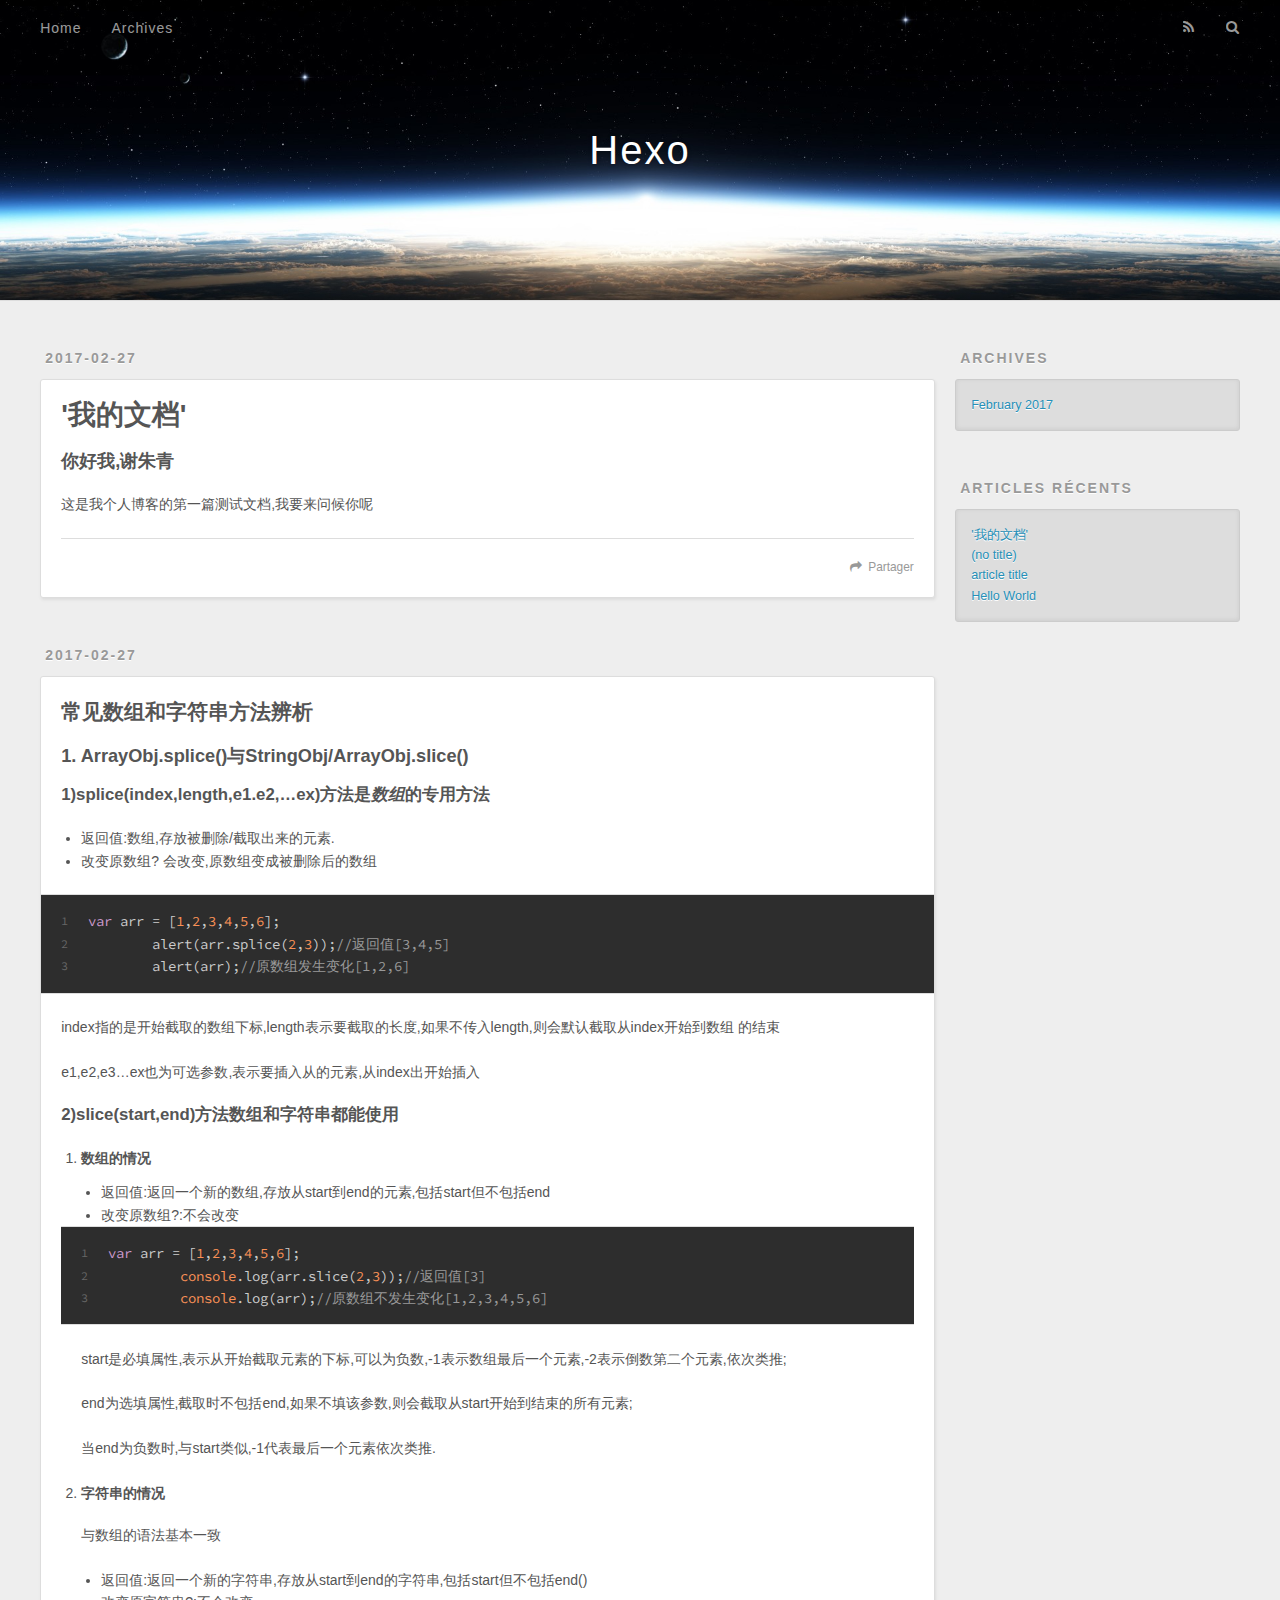
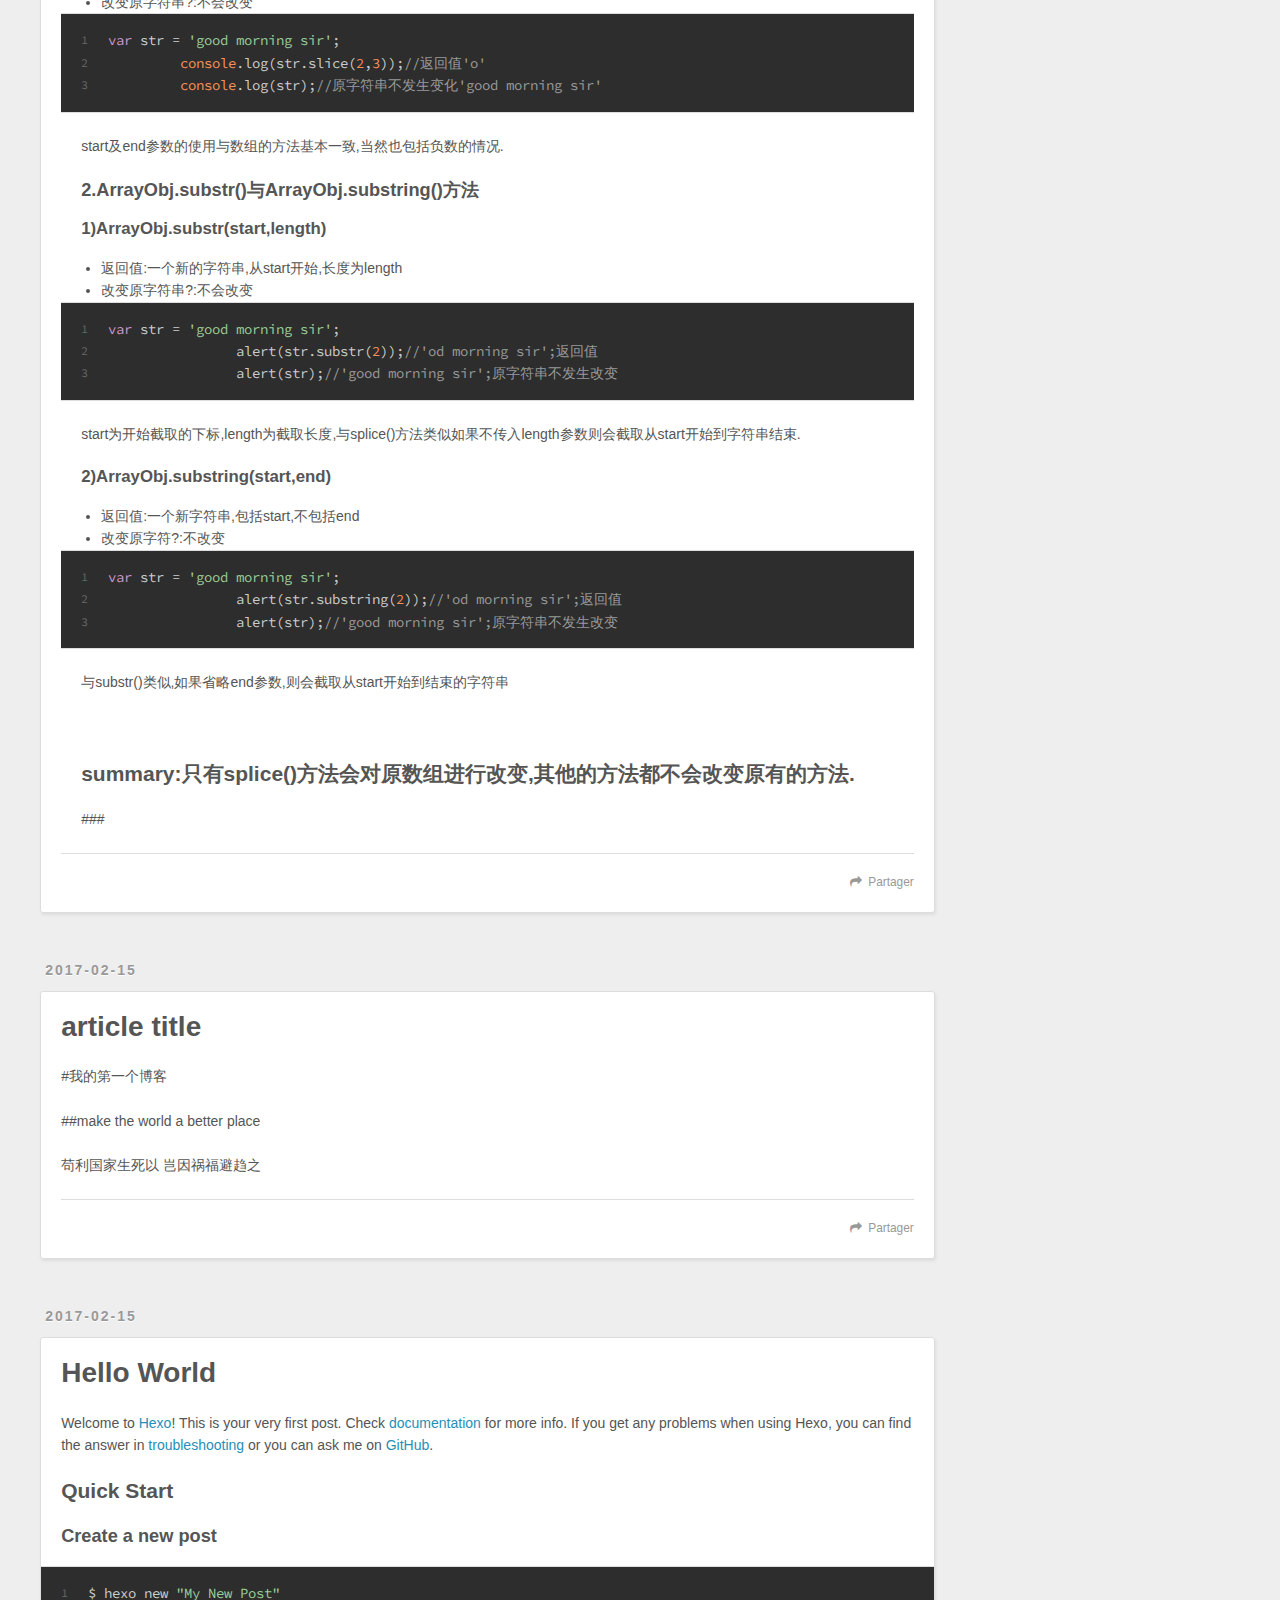
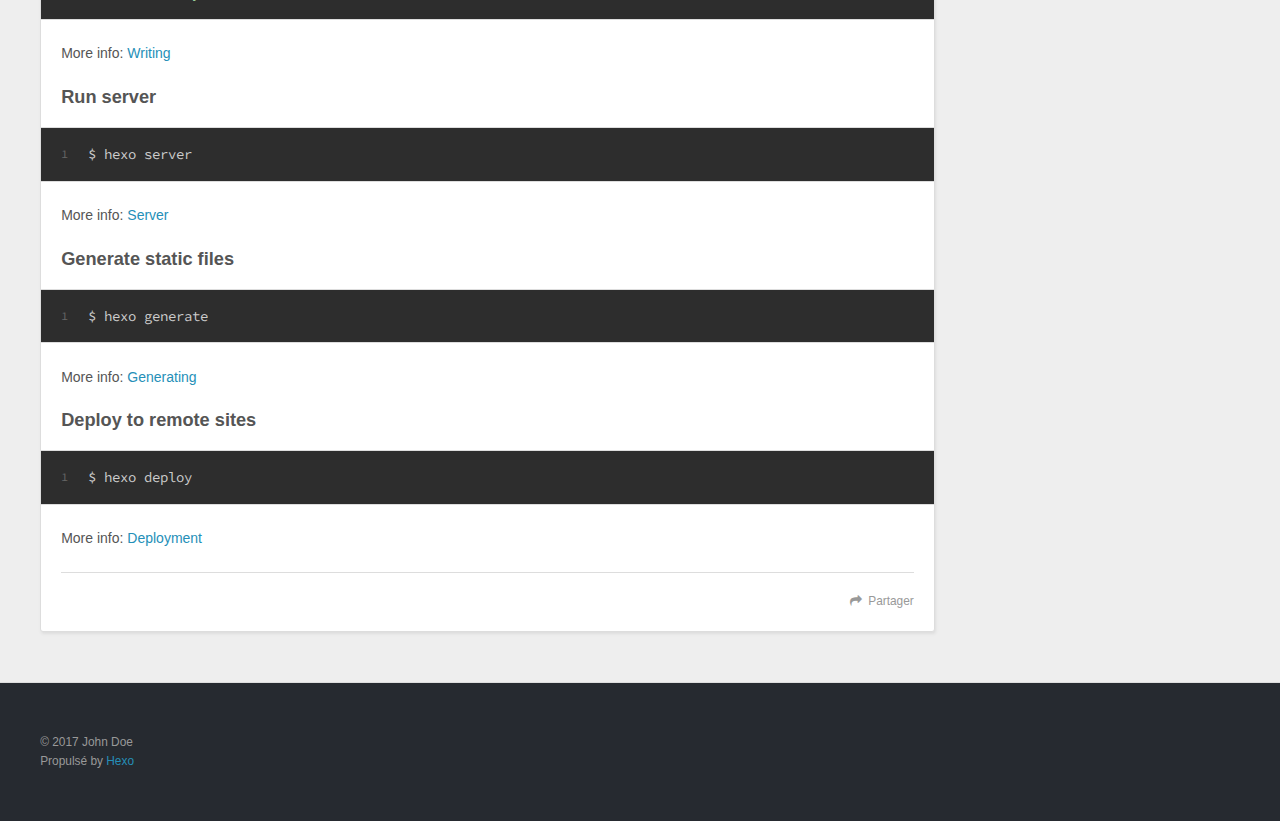
==== index.html @ aa8d24ef "Site updated: 2017-02-27 20:28:16" ====
<!DOCTYPE html>
<html>
<head>
  <meta charset="utf-8">
  
  <title>Hexo</title>
  <meta name="viewport" content="width=device-width, initial-scale=1, maximum-scale=1">
  <meta property="og:type" content="website">
<meta property="og:title" content="Hexo">
<meta property="og:url" content="http://yoursite.com/index.html">
<meta property="og:site_name" content="Hexo">
<meta name="twitter:card" content="summary">
<meta name="twitter:title" content="Hexo">
  
    <link rel="alternate" href="/atom.xml" title="Hexo" type="application/atom+xml">
  
  
    <link rel="icon" href="/favicon.png">
  
  
    <link href="//fonts.googleapis.com/css?family=Source+Code+Pro" rel="stylesheet" type="text/css">
  
  <link rel="stylesheet" href="/css/style.css">
  

</head>

<body>
  <div id="container">
    <div id="wrap">
      <header id="header">
  <div id="banner"></div>
  <div id="header-outer" class="outer">
    <div id="header-title" class="inner">
      <h1 id="logo-wrap">
        <a href="/" id="logo">Hexo</a>
      </h1>
      
    </div>
    <div id="header-inner" class="inner">
      <nav id="main-nav">
        <a id="main-nav-toggle" class="nav-icon"></a>
        
          <a class="main-nav-link" href="/">Home</a>
        
          <a class="main-nav-link" href="/archives">Archives</a>
        
      </nav>
      <nav id="sub-nav">
        
          <a id="nav-rss-link" class="nav-icon" href="/atom.xml" title="Flux RSS"></a>
        
        <a id="nav-search-btn" class="nav-icon" title="Rechercher"></a>
      </nav>
      <div id="search-form-wrap">
        <form action="//google.com/search" method="get" accept-charset="UTF-8" class="search-form"><input type="search" name="q" results="0" class="search-form-input" placeholder="Search"><button type="submit" class="search-form-submit">&#xF002;</button><input type="hidden" name="sitesearch" value="http://yoursite.com"></form>
      </div>
    </div>
  </div>
</header>
      <div class="outer">
        <section id="main">
  
    <article id="post-我的文档" class="article article-type-post" itemscope itemprop="blogPost">
  <div class="article-meta">
    <a href="/2017/02/27/我的文档/" class="article-date">
  <time datetime="2017-02-27T10:20:16.000Z" itemprop="datePublished">2017-02-27</time>
</a>
    
  </div>
  <div class="article-inner">
    
    
      <header class="article-header">
        
  
    <h1 itemprop="name">
      <a class="article-title" href="/2017/02/27/我的文档/">&#39;我的文档&#39;</a>
    </h1>
  

      </header>
    
    <div class="article-entry" itemprop="articleBody">
      
        <h3 id="你好我-谢朱青"><a href="#你好我-谢朱青" class="headerlink" title="你好我,谢朱青"></a>你好我,谢朱青</h3><p>这是我个人博客的第一篇测试文档,我要来问候你呢</p>

      
    </div>
    <footer class="article-footer">
      <a data-url="http://yoursite.com/2017/02/27/我的文档/" data-id="cizo22xrx000294ug5t8r7zw8" class="article-share-link">Partager</a>
      
      
    </footer>
  </div>
  
</article>


  
    <article id="post-常见数组和字符串方法辨析" class="article article-type-post" itemscope itemprop="blogPost">
  <div class="article-meta">
    <a href="/2017/02/27/常见数组和字符串方法辨析/" class="article-date">
  <time datetime="2017-02-27T09:50:59.054Z" itemprop="datePublished">2017-02-27</time>
</a>
    
  </div>
  <div class="article-inner">
    
    
    <div class="article-entry" itemprop="articleBody">
      
        <h2 id="常见数组和字符串方法辨析"><a href="#常见数组和字符串方法辨析" class="headerlink" title="常见数组和字符串方法辨析"></a><strong>常见</strong>数组和字符串方法辨析</h2><h3 id="1-ArrayObj-splice-与StringObj-ArrayObj-slice"><a href="#1-ArrayObj-splice-与StringObj-ArrayObj-slice" class="headerlink" title="1.  ArrayObj.splice()与StringObj/ArrayObj.slice()"></a>1.  ArrayObj.splice()与StringObj/ArrayObj.slice()</h3><h4 id="1-splice-index-length-e1-e2-…ex-方法是数组的专用方法"><a href="#1-splice-index-length-e1-e2-…ex-方法是数组的专用方法" class="headerlink" title="1)splice(index,length,e1.e2,…ex)方法是数组的专用方法"></a>1)splice(index,length,e1.e2,…ex)方法是<strong><em>数组</em></strong>的专用方法</h4><ul>
<li>返回值:数组,存放被删除/截取出来的元素.</li>
<li>改变原数组? 会改变,原数组变成被删除后的数组</li>
</ul>
<figure class="highlight javascript"><table><tr><td class="gutter"><pre><div class="line">1</div><div class="line">2</div><div class="line">3</div></pre></td><td class="code"><pre><div class="line"><span class="keyword">var</span> arr = [<span class="number">1</span>,<span class="number">2</span>,<span class="number">3</span>,<span class="number">4</span>,<span class="number">5</span>,<span class="number">6</span>];</div><div class="line">	alert(arr.splice(<span class="number">2</span>,<span class="number">3</span>));<span class="comment">//返回值[3,4,5]</span></div><div class="line">	alert(arr);<span class="comment">//原数组发生变化[1,2,6]</span></div></pre></td></tr></table></figure>
<p>index指的是开始截取的数组下标,length表示要截取的长度,如果不传入length,则会默认截取从index开始到数组 的结束</p>
<p>e1,e2,e3…ex也为可选参数,表示要插入从的元素,从index出开始插入</p>
<h4 id="2-slice-start-end-方法数组和字符串都能使用"><a href="#2-slice-start-end-方法数组和字符串都能使用" class="headerlink" title="2)slice(start,end)方法数组和字符串都能使用"></a>2)slice(start,end)方法数组和字符串都能使用</h4><ol>
<li><h5 id="数组的情况"><a href="#数组的情况" class="headerlink" title="数组的情况"></a>数组的情况</h5><ul>
<li>返回值:返回一个新的数组,存放从start到end的元素,包括start但不包括end</li>
<li>改变原数组?:不会改变</li>
</ul>
<figure class="highlight javascript"><table><tr><td class="gutter"><pre><div class="line">1</div><div class="line">2</div><div class="line">3</div></pre></td><td class="code"><pre><div class="line"><span class="keyword">var</span> arr = [<span class="number">1</span>,<span class="number">2</span>,<span class="number">3</span>,<span class="number">4</span>,<span class="number">5</span>,<span class="number">6</span>];</div><div class="line">	 <span class="built_in">console</span>.log(arr.slice(<span class="number">2</span>,<span class="number">3</span>));<span class="comment">//返回值[3]</span></div><div class="line">	 <span class="built_in">console</span>.log(arr);<span class="comment">//原数组不发生变化[1,2,3,4,5,6]</span></div></pre></td></tr></table></figure>
<p>start是必填属性,表示从开始截取元素的下标,可以为负数,-1表示数组最后一个元素,-2表示倒数第二个元素,依次类推;</p>
<p>end为选填属性,截取时不包括end,如果不填该参数,则会截取从start开始到结束的所有元素;</p>
<p>当end为负数时,与start类似,-1代表最后一个元素依次类推.</p>
</li>
<li><h5 id="字符串的情况"><a href="#字符串的情况" class="headerlink" title="字符串的情况"></a>字符串的情况</h5><p>与数组的语法基本一致</p>
<ul>
<li>返回值:返回一个新的字符串,存放从start到end的字符串,包括start但不包括end(<!--ps:js中没有字符这种数据,只有长度为1字符串-->)</li>
<li>改变原字符串?:不会改变</li>
</ul>
<figure class="highlight javascript"><table><tr><td class="gutter"><pre><div class="line">1</div><div class="line">2</div><div class="line">3</div></pre></td><td class="code"><pre><div class="line"><span class="keyword">var</span> str = <span class="string">'good morning sir'</span>;</div><div class="line">	 <span class="built_in">console</span>.log(str.slice(<span class="number">2</span>,<span class="number">3</span>));<span class="comment">//返回值'o'</span></div><div class="line">	 <span class="built_in">console</span>.log(str);<span class="comment">//原字符串不发生变化'good morning sir'</span></div></pre></td></tr></table></figure>
<p>start及end参数的使用与数组的方法基本一致,当然也包括负数的情况.</p>
<h3 id="2-ArrayObj-substr-与ArrayObj-substring-方法"><a href="#2-ArrayObj-substr-与ArrayObj-substring-方法" class="headerlink" title="2.ArrayObj.substr()与ArrayObj.substring()方法"></a>2.ArrayObj.substr()与ArrayObj.substring()方法</h3><h4 id="1-ArrayObj-substr-start-length"><a href="#1-ArrayObj-substr-start-length" class="headerlink" title="1)ArrayObj.substr(start,length)"></a>1)ArrayObj.substr(start,length)</h4><ul>
<li>返回值:一个新的字符串,从start开始,长度为length</li>
<li>改变原字符串?:不会改变</li>
</ul>
<figure class="highlight javascript"><table><tr><td class="gutter"><pre><div class="line">1</div><div class="line">2</div><div class="line">3</div></pre></td><td class="code"><pre><div class="line"><span class="keyword">var</span> str = <span class="string">'good morning sir'</span>;</div><div class="line">		alert(str.substr(<span class="number">2</span>));<span class="comment">//'od morning sir';返回值</span></div><div class="line">		alert(str);<span class="comment">//'good morning sir';原字符串不发生改变</span></div></pre></td></tr></table></figure>
<p>start为开始截取的下标,length为截取长度,与splice()方法类似如果不传入length参数则会截取从start开始到字符串结束.</p>
<h4 id="2-ArrayObj-substring-start-end"><a href="#2-ArrayObj-substring-start-end" class="headerlink" title="2)ArrayObj.substring(start,end)"></a>2)ArrayObj.substring(start,end)</h4><ul>
<li>返回值:一个新字符串,包括start,不包括end</li>
<li>改变原字符?:不改变</li>
</ul>
<figure class="highlight javascript"><table><tr><td class="gutter"><pre><div class="line">1</div><div class="line">2</div><div class="line">3</div></pre></td><td class="code"><pre><div class="line"><span class="keyword">var</span> str = <span class="string">'good morning sir'</span>;</div><div class="line">		alert(str.substring(<span class="number">2</span>));<span class="comment">//'od morning sir';返回值</span></div><div class="line">		alert(str);<span class="comment">//'good morning sir';原字符串不发生改变</span></div></pre></td></tr></table></figure>
<p>与substr()类似,如果省略end参数,则会截取从start开始到结束的字符串</p>
<p>​</p>
<h2 id="summary-只有splice-方法会对原数组进行改变-其他的方法都不会改变原有的方法"><a href="#summary-只有splice-方法会对原数组进行改变-其他的方法都不会改变原有的方法" class="headerlink" title="summary:只有splice()方法会对原数组进行改变,其他的方法都不会改变原有的方法."></a>summary:只有splice()方法会对原数组进行改变,其他的方法都不会改变原有的方法.</h2><p>### </p>
</li>
</ol>

      
    </div>
    <footer class="article-footer">
      <a data-url="http://yoursite.com/2017/02/27/常见数组和字符串方法辨析/" data-id="cizo22xrx000194ugdxeysst2" class="article-share-link">Partager</a>
      
      
    </footer>
  </div>
  
</article>


  
    <article id="post-article-title" class="article article-type-post" itemscope itemprop="blogPost">
  <div class="article-meta">
    <a href="/2017/02/15/article-title/" class="article-date">
  <time datetime="2017-02-15T09:24:25.000Z" itemprop="datePublished">2017-02-15</time>
</a>
    
  </div>
  <div class="article-inner">
    
    
      <header class="article-header">
        
  
    <h1 itemprop="name">
      <a class="article-title" href="/2017/02/15/article-title/">article title</a>
    </h1>
  

      </header>
    
    <div class="article-entry" itemprop="articleBody">
      
        <p>#我的第一个博客</p>
<p>##make the world a better place</p>
<p>苟利国家生死以 岂因祸福避趋之</p>

      
    </div>
    <footer class="article-footer">
      <a data-url="http://yoursite.com/2017/02/15/article-title/" data-id="cizo22xsc000394ug6kqch2rw" class="article-share-link">Partager</a>
      
      
    </footer>
  </div>
  
</article>


  
    <article id="post-hello-world" class="article article-type-post" itemscope itemprop="blogPost">
  <div class="article-meta">
    <a href="/2017/02/15/hello-world/" class="article-date">
  <time datetime="2017-02-15T08:36:33.367Z" itemprop="datePublished">2017-02-15</time>
</a>
    
  </div>
  <div class="article-inner">
    
    
      <header class="article-header">
        
  
    <h1 itemprop="name">
      <a class="article-title" href="/2017/02/15/hello-world/">Hello World</a>
    </h1>
  

      </header>
    
    <div class="article-entry" itemprop="articleBody">
      
        <p>Welcome to <a href="https://hexo.io/" target="_blank" rel="external">Hexo</a>! This is your very first post. Check <a href="https://hexo.io/docs/" target="_blank" rel="external">documentation</a> for more info. If you get any problems when using Hexo, you can find the answer in <a href="https://hexo.io/docs/troubleshooting.html" target="_blank" rel="external">troubleshooting</a> or you can ask me on <a href="https://github.com/hexojs/hexo/issues" target="_blank" rel="external">GitHub</a>.</p>
<h2 id="Quick-Start"><a href="#Quick-Start" class="headerlink" title="Quick Start"></a>Quick Start</h2><h3 id="Create-a-new-post"><a href="#Create-a-new-post" class="headerlink" title="Create a new post"></a>Create a new post</h3><figure class="highlight bash"><table><tr><td class="gutter"><pre><div class="line">1</div></pre></td><td class="code"><pre><div class="line">$ hexo new <span class="string">"My New Post"</span></div></pre></td></tr></table></figure>
<p>More info: <a href="https://hexo.io/docs/writing.html" target="_blank" rel="external">Writing</a></p>
<h3 id="Run-server"><a href="#Run-server" class="headerlink" title="Run server"></a>Run server</h3><figure class="highlight bash"><table><tr><td class="gutter"><pre><div class="line">1</div></pre></td><td class="code"><pre><div class="line">$ hexo server</div></pre></td></tr></table></figure>
<p>More info: <a href="https://hexo.io/docs/server.html" target="_blank" rel="external">Server</a></p>
<h3 id="Generate-static-files"><a href="#Generate-static-files" class="headerlink" title="Generate static files"></a>Generate static files</h3><figure class="highlight bash"><table><tr><td class="gutter"><pre><div class="line">1</div></pre></td><td class="code"><pre><div class="line">$ hexo generate</div></pre></td></tr></table></figure>
<p>More info: <a href="https://hexo.io/docs/generating.html" target="_blank" rel="external">Generating</a></p>
<h3 id="Deploy-to-remote-sites"><a href="#Deploy-to-remote-sites" class="headerlink" title="Deploy to remote sites"></a>Deploy to remote sites</h3><figure class="highlight bash"><table><tr><td class="gutter"><pre><div class="line">1</div></pre></td><td class="code"><pre><div class="line">$ hexo deploy</div></pre></td></tr></table></figure>
<p>More info: <a href="https://hexo.io/docs/deployment.html" target="_blank" rel="external">Deployment</a></p>

      
    </div>
    <footer class="article-footer">
      <a data-url="http://yoursite.com/2017/02/15/hello-world/" data-id="cizo22xra000094uggwtauphf" class="article-share-link">Partager</a>
      
      
    </footer>
  </div>
  
</article>


  

</section>
        
          <aside id="sidebar">
  
    

  
    

  
    
  
    
  <div class="widget-wrap">
    <h3 class="widget-title">Archives</h3>
    <div class="widget">
      <ul class="archive-list"><li class="archive-list-item"><a class="archive-list-link" href="/archives/2017/02/">February 2017</a></li></ul>
    </div>
  </div>


  
    
  <div class="widget-wrap">
    <h3 class="widget-title">Articles récents</h3>
    <div class="widget">
      <ul>
        
          <li>
            <a href="/2017/02/27/我的文档/">&#39;我的文档&#39;</a>
          </li>
        
          <li>
            <a href="/2017/02/27/常见数组和字符串方法辨析/">(no title)</a>
          </li>
        
          <li>
            <a href="/2017/02/15/article-title/">article title</a>
          </li>
        
          <li>
            <a href="/2017/02/15/hello-world/">Hello World</a>
          </li>
        
      </ul>
    </div>
  </div>

  
</aside>
        
      </div>
      <footer id="footer">
  
  <div class="outer">
    <div id="footer-info" class="inner">
      &copy; 2017 John Doe<br>
      Propulsé by <a href="http://hexo.io/" target="_blank">Hexo</a>
    </div>
  </div>
</footer>
    </div>
    <nav id="mobile-nav">
  
    <a href="/" class="mobile-nav-link">Home</a>
  
    <a href="/archives" class="mobile-nav-link">Archives</a>
  
</nav>
    

<script src="//ajax.googleapis.com/ajax/libs/jquery/2.0.3/jquery.min.js"></script>


  <link rel="stylesheet" href="/fancybox/jquery.fancybox.css">
  <script src="/fancybox/jquery.fancybox.pack.js"></script>


<script src="/js/script.js"></script>

  </div>
</body>
</html>
---- css/style.css ----
body {
  width: 100%;
}
body:before,
body:after {
  content: "";
  display: table;
}
body:after {
  clear: both;
}
html,
body,
div,
span,
applet,
object,
iframe,
h1,
h2,
h3,
h4,
h5,
h6,
p,
blockquote,
pre,
a,
abbr,
acronym,
address,
big,
cite,
code,
del,
dfn,
em,
img,
ins,
kbd,
q,
s,
samp,
small,
strike,
strong,
sub,
sup,
tt,
var,
dl,
dt,
dd,
ol,
ul,
li,
fieldset,
form,
label,
legend,
table,
caption,
tbody,
tfoot,
thead,
tr,
th,
td {
  margin: 0;
  padding: 0;
  border: 0;
  outline: 0;
  font-weight: inherit;
  font-style: inherit;
  font-family: inherit;
  font-size: 100%;
  vertical-align: baseline;
}
body {
  line-height: 1;
  color: #000;
  background: #fff;
}
ol,
ul {
  list-style: none;
}
table {
  border-collapse: separate;
  border-spacing: 0;
  vertical-align: middle;
}
caption,
th,
td {
  text-align: left;
  font-weight: normal;
  vertical-align: middle;
}
a img {
  border: none;
}
input,
button {
  margin: 0;
  padding: 0;
}
input::-moz-focus-inner,
button::-moz-focus-inner {
  border: 0;
  padding: 0;
}
@font-face {
  font-family: FontAwesome;
  font-style: normal;
  font-weight: normal;
  src: url("fonts/fontawesome-webfont.eot?v=#4.0.3");
  src: url("fonts/fontawesome-webfont.eot?#iefix&v=#4.0.3") format("embedded-opentype"), url("fonts/fontawesome-webfont.woff?v=#4.0.3") format("woff"), url("fonts/fontawesome-webfont.ttf?v=#4.0.3") format("truetype"), url("fonts/fontawesome-webfont.svg#fontawesomeregular?v=#4.0.3") format("svg");
}
html,
body,
#container {
  height: 100%;
}
body {
  background: #eee;
  font: 14px "Helvetica Neue", Helvetica, Arial, sans-serif;
  -webkit-text-size-adjust: 100%;
}
.outer {
  max-width: 1220px;
  margin: 0 auto;
  padding: 0 20px;
}
.outer:before,
.outer:after {
  content: "";
  display: table;
}
.outer:after {
  clear: both;
}
.inner {
  display: inline;
  float: left;
  width: 98.33333333333333%;
  margin: 0 0.833333333333333%;
}
.left,
.alignleft {
  float: left;
}
.right,
.alignright {
  float: right;
}
.clear {
  clear: both;
}
#container {
  position: relative;
}
.mobile-nav-on {
  overflow: hidden;
}
#wrap {
  height: 100%;
  width: 100%;
  position: absolute;
  top: 0;
  left: 0;
  -webkit-transition: 0.2s ease-out;
  -moz-transition: 0.2s ease-out;
  -ms-transition: 0.2s ease-out;
  transition: 0.2s ease-out;
  z-index: 1;
  background: #eee;
}
.mobile-nav-on #wrap {
  left: 280px;
}
@media screen and (min-width: 768px) {
  #main {
    display: inline;
    float: left;
    width: 73.33333333333333%;
    margin: 0 0.833333333333333%;
  }
}
.article-date,
.article-category-link,
.archive-year,
.widget-title {
  text-decoration: none;
  text-transform: uppercase;
  letter-spacing: 2px;
  color: #999;
  margin-bottom: 1em;
  margin-left: 5px;
  line-height: 1em;
  text-shadow: 0 1px #fff;
  font-weight: bold;
}
.article-inner,
.archive-article-inner {
  background: #fff;
  -webkit-box-shadow: 1px 2px 3px #ddd;
  box-shadow: 1px 2px 3px #ddd;
  border: 1px solid #ddd;
  border-radius: 3px;
}
.article-entry h1,
.widget h1 {
  font-size: 2em;
}
.article-entry h2,
.widget h2 {
  font-size: 1.5em;
}
.article-entry h3,
.widget h3 {
  font-size: 1.3em;
}
.article-entry h4,
.widget h4 {
  font-size: 1.2em;
}
.article-entry h5,
.widget h5 {
  font-size: 1em;
}
.article-entry h6,
.widget h6 {
  font-size: 1em;
  color: #999;
}
.article-entry hr,
.widget hr {
  border: 1px dashed #ddd;
}
.article-entry strong,
.widget strong {
  font-weight: bold;
}
.article-entry em,
.widget em,
.article-entry cite,
.widget cite {
  font-style: italic;
}
.article-entry sup,
.widget sup,
.article-entry sub,
.widget sub {
  font-size: 0.75em;
  line-height: 0;
  position: relative;
  vertical-align: baseline;
}
.article-entry sup,
.widget sup {
  top: -0.5em;
}
.article-entry sub,
.widget sub {
  bottom: -0.2em;
}
.article-entry small,
.widget small {
  font-size: 0.85em;
}
.article-entry acronym,
.widget acronym,
.article-entry abbr,
.widget abbr {
  border-bottom: 1px dotted;
}
.article-entry ul,
.widget ul,
.article-entry ol,
.widget ol,
.article-entry dl,
.widget dl {
  margin: 0 20px;
  line-height: 1.6em;
}
.article-entry ul ul,
.widget ul ul,
.article-entry ol ul,
.widget ol ul,
.article-entry ul ol,
.widget ul ol,
.article-entry ol ol,
.widget ol ol {
  margin-top: 0;
  margin-bottom: 0;
}
.article-entry ul,
.widget ul {
  list-style: disc;
}
.article-entry ol,
.widget ol {
  list-style: decimal;
}
.article-entry dt,
.widget dt {
  font-weight: bold;
}
#header {
  height: 300px;
  position: relative;
  border-bottom: 1px solid #ddd;
}
#header:before,
#header:after {
  content: "";
  position: absolute;
  left: 0;
  right: 0;
  height: 40px;
}
#header:before {
  top: 0;
  background: -webkit-linear-gradient(rgba(0,0,0,0.2), transparent);
  background: -moz-linear-gradient(rgba(0,0,0,0.2), transparent);
  background: -ms-linear-gradient(rgba(0,0,0,0.2), transparent);
  background: linear-gradient(rgba(0,0,0,0.2), transparent);
}
#header:after {
  bottom: 0;
  background: -webkit-linear-gradient(transparent, rgba(0,0,0,0.2));
  background: -moz-linear-gradient(transparent, rgba(0,0,0,0.2));
  background: -ms-linear-gradient(transparent, rgba(0,0,0,0.2));
  background: linear-gradient(transparent, rgba(0,0,0,0.2));
}
#header-outer {
  height: 100%;
  position: relative;
}
#header-inner {
  position: relative;
  overflow: hidden;
}
#banner {
  position: absolute;
  top: 0;
  left: 0;
  width: 100%;
  height: 100%;
  background: url("images/banner.jpg") center #000;
  -webkit-background-size: cover;
  -moz-background-size: cover;
  background-size: cover;
  z-index: -1;
}
#header-title {
  text-align: center;
  height: 40px;
  position: absolute;
  top: 50%;
  left: 0;
  margin-top: -20px;
}
#logo,
#subtitle {
  text-decoration: none;
  color: #fff;
  font-weight: 300;
  text-shadow: 0 1px 4px rgba(0,0,0,0.3);
}
#logo {
  font-size: 40px;
  line-height: 40px;
  letter-spacing: 2px;
}
#subtitle {
  font-size: 16px;
  line-height: 16px;
  letter-spacing: 1px;
}
#subtitle-wrap {
  margin-top: 16px;
}
#main-nav {
  float: left;
  margin-left: -15px;
}
.nav-icon,
.main-nav-link {
  float: left;
  color: #fff;
  opacity: 0.6;
  text-decoration: none;
  text-shadow: 0 1px rgba(0,0,0,0.2);
  -webkit-transition: opacity 0.2s;
  -moz-transition: opacity 0.2s;
  -ms-transition: opacity 0.2s;
  transition: opacity 0.2s;
  display: block;
  padding: 20px 15px;
}
.nav-icon:hover,
.main-nav-link:hover {
  opacity: 1;
}
.nav-icon {
  font-family: FontAwesome;
  text-align: center;
  font-size: 14px;
  width: 14px;
  height: 14px;
  padding: 20px 15px;
  position: relative;
  cursor: pointer;
}
.main-nav-link {
  font-weight: 300;
  letter-spacing: 1px;
}
@media screen and (max-width: 479px) {
  .main-nav-link {
    display: none;
  }
}
#main-nav-toggle {
  display: none;
}
#main-nav-toggle:before {
  content: "\f0c9";
}
@media screen and (max-width: 479px) {
  #main-nav-toggle {
    display: block;
  }
}
#sub-nav {
  float: right;
  margin-right: -15px;
}
#nav-rss-link:before {
  content: "\f09e";
}
#nav-search-btn:before {
  content: "\f002";
}
#search-form-wrap {
  position: absolute;
  top: 15px;
  width: 150px;
  height: 30px;
  right: -150px;
  opacity: 0;
  -webkit-transition: 0.2s ease-out;
  -moz-transition: 0.2s ease-out;
  -ms-transition: 0.2s ease-out;
  transition: 0.2s ease-out;
}
#search-form-wrap.on {
  opacity: 1;
  right: 0;
}
@media screen and (max-width: 479px) {
  #search-form-wrap {
    width: 100%;
    right: -100%;
  }
}
.search-form {
  position: absolute;
  top: 0;
  left: 0;
  right: 0;
  background: #fff;
  padding: 5px 15px;
  border-radius: 15px;
  -webkit-box-shadow: 0 0 10px rgba(0,0,0,0.3);
  box-shadow: 0 0 10px rgba(0,0,0,0.3);
}
.search-form-input {
  border: none;
  background: none;
  color: #555;
  width: 100%;
  font: 13px "Helvetica Neue", Helvetica, Arial, sans-serif;
  outline: none;
}
.search-form-input::-webkit-search-results-decoration,
.search-form-input::-webkit-search-cancel-button {
  -webkit-appearance: none;
}
.search-form-submit {
  position: absolute;
  top: 50%;
  right: 10px;
  margin-top: -7px;
  font: 13px FontAwesome;
  border: none;
  background: none;
  color: #bbb;
  cursor: pointer;
}
.search-form-submit:hover,
.search-form-submit:focus {
  color: #777;
}
.article {
  margin: 50px 0;
}
.article-inner {
  overflow: hidden;
}
.article-meta:before,
.article-meta:after {
  content: "";
  display: table;
}
.article-meta:after {
  clear: both;
}
.article-date {
  float: left;
}
.article-category {
  float: left;
  line-height: 1em;
  color: #ccc;
  text-shadow: 0 1px #fff;
  margin-left: 8px;
}
.article-category:before {
  content: "\2022";
}
.article-category-link {
  margin: 0 12px 1em;
}
.article-header {
  padding: 20px 20px 0;
}
.article-title {
  text-decoration: none;
  font-size: 2em;
  font-weight: bold;
  color: #555;
  line-height: 1.1em;
  -webkit-transition: color 0.2s;
  -moz-transition: color 0.2s;
  -ms-transition: color 0.2s;
  transition: color 0.2s;
}
a.article-title:hover {
  color: #258fb8;
}
.article-entry {
  color: #555;
  padding: 0 20px;
}
.article-entry:before,
.article-entry:after {
  content: "";
  display: table;
}
.article-entry:after {
  clear: both;
}
.article-entry p,
.article-entry table {
  line-height: 1.6em;
  margin: 1.6em 0;
}
.article-entry h1,
.article-entry h2,
.article-entry h3,
.article-entry h4,
.article-entry h5,
.article-entry h6 {
  font-weight: bold;
}
.article-entry h1,
.article-entry h2,
.article-entry h3,
.article-entry h4,
.article-entry h5,
.article-entry h6 {
  line-height: 1.1em;
  margin: 1.1em 0;
}
.article-entry a {
  color: #258fb8;
  text-decoration: none;
}
.article-entry a:hover {
  text-decoration: underline;
}
.article-entry ul,
.article-entry ol,
.article-entry dl {
  margin-top: 1.6em;
  margin-bottom: 1.6em;
}
.article-entry img,
.article-entry video {
  max-width: 100%;
  height: auto;
  display: block;
  margin: auto;
}
.article-entry iframe {
  border: none;
}
.article-entry table {
  width: 100%;
  border-collapse: collapse;
  border-spacing: 0;
}
.article-entry th {
  font-weight: bold;
  border-bottom: 3px solid #ddd;
  padding-bottom: 0.5em;
}
.article-entry td {
  border-bottom: 1px solid #ddd;
  padding: 10px 0;
}
.article-entry blockquote {
  font-family: Georgia, "Times New Roman", serif;
  font-size: 1.4em;
  margin: 1.6em 20px;
  text-align: center;
}
.article-entry blockquote footer {
  font-size: 14px;
  margin: 1.6em 0;
  font-family: "Helvetica Neue", Helvetica, Arial, sans-serif;
}
.article-entry blockquote footer cite:before {
  content: "—";
  padding: 0 0.5em;
}
.article-entry .pullquote {
  text-align: left;
  width: 45%;
  margin: 0;
}
.article-entry .pullquote.left {
  margin-left: 0.5em;
  margin-right: 1em;
}
.article-entry .pullquote.right {
  margin-right: 0.5em;
  margin-left: 1em;
}
.article-entry .caption {
  color: #999;
  display: block;
  font-size: 0.9em;
  margin-top: 0.5em;
  position: relative;
  text-align: center;
}
.article-entry .video-container {
  position: relative;
  padding-top: 56.25%;
  height: 0;
  overflow: hidden;
}
.article-entry .video-container iframe,
.article-entry .video-container object,
.article-entry .video-container embed {
  position: absolute;
  top: 0;
  left: 0;
  width: 100%;
  height: 100%;
  margin-top: 0;
}
.article-more-link a {
  display: inline-block;
  line-height: 1em;
  padding: 6px 15px;
  border-radius: 15px;
  background: #eee;
  color: #999;
  text-shadow: 0 1px #fff;
  text-decoration: none;
}
.article-more-link a:hover {
  background: #258fb8;
  color: #fff;
  text-decoration: none;
  text-shadow: 0 1px #1e7293;
}
.article-footer {
  font-size: 0.85em;
  line-height: 1.6em;
  border-top: 1px solid #ddd;
  padding-top: 1.6em;
  margin: 0 20px 20px;
}
.article-footer:before,
.article-footer:after {
  content: "";
  display: table;
}
.article-footer:after {
  clear: both;
}
.article-footer a {
  color: #999;
  text-decoration: none;
}
.article-footer a:hover {
  color: #555;
}
.article-tag-list-item {
  float: left;
  margin-right: 10px;
}
.article-tag-list-link:before {
  content: "#";
}
.article-comment-link {
  float: right;
}
.article-comment-link:before {
  content: "\f075";
  font-family: FontAwesome;
  padding-right: 8px;
}
.article-share-link {
  cursor: pointer;
  float: right;
  margin-left: 20px;
}
.article-share-link:before {
  content: "\f064";
  font-family: FontAwesome;
  padding-right: 6px;
}
#article-nav {
  position: relative;
}
#article-nav:before,
#article-nav:after {
  content: "";
  display: table;
}
#article-nav:after {
  clear: both;
}
@media screen and (min-width: 768px) {
  #article-nav {
    margin: 50px 0;
  }
  #article-nav:before {
    width: 8px;
    height: 8px;
    position: absolute;
    top: 50%;
    left: 50%;
    margin-top: -4px;
    margin-left: -4px;
    content: "";
    border-radius: 50%;
    background: #ddd;
    -webkit-box-shadow: 0 1px 2px #fff;
    box-shadow: 0 1px 2px #fff;
  }
}
.article-nav-link-wrap {
  text-decoration: none;
  text-shadow: 0 1px #fff;
  color: #999;
  -webkit-box-sizing: border-box;
  -moz-box-sizing: border-box;
  box-sizing: border-box;
  margin-top: 50px;
  text-align: center;
  display: block;
}
.article-nav-link-wrap:hover {
  color: #555;
}
@media screen and (min-width: 768px) {
  .article-nav-link-wrap {
    width: 50%;
    margin-top: 0;
  }
}
@media screen and (min-width: 768px) {
  #article-nav-newer {
    float: left;
    text-align: right;
    padding-right: 20px;
  }
}
@media screen and (min-width: 768px) {
  #article-nav-older {
    float: right;
    text-align: left;
    padding-left: 20px;
  }
}
.article-nav-caption {
  text-transform: uppercase;
  letter-spacing: 2px;
  color: #ddd;
  line-height: 1em;
  font-weight: bold;
}
#article-nav-newer .article-nav-caption {
  margin-right: -2px;
}
.article-nav-title {
  font-size: 0.85em;
  line-height: 1.6em;
  margin-top: 0.5em;
}
.article-share-box {
  position: absolute;
  display: none;
  background: #fff;
  -webkit-box-shadow: 1px 2px 10px rgba(0,0,0,0.2);
  box-shadow: 1px 2px 10px rgba(0,0,0,0.2);
  border-radius: 3px;
  margin-left: -145px;
  overflow: hidden;
  z-index: 1;
}
.article-share-box.on {
  display: block;
}
.article-share-input {
  width: 100%;
  background: none;
  -webkit-box-sizing: border-box;
  -moz-box-sizing: border-box;
  box-sizing: border-box;
  font: 14px "Helvetica Neue", Helvetica, Arial, sans-serif;
  padding: 0 15px;
  color: #555;
  outline: none;
  border: 1px solid #ddd;
  border-radius: 3px 3px 0 0;
  height: 36px;
  line-height: 36px;
}
.article-share-links {
  background: #eee;
}
.article-share-links:before,
.article-share-links:after {
  content: "";
  display: table;
}
.article-share-links:after {
  clear: both;
}
.article-share-twitter,
.article-share-facebook,
.article-share-pinterest,
.article-share-google {
  width: 50px;
  height: 36px;
  display: block;
  float: left;
  position: relative;
  color: #999;
  text-shadow: 0 1px #fff;
}
.article-share-twitter:before,
.article-share-facebook:before,
.article-share-pinterest:before,
.article-share-google:before {
  font-size: 20px;
  font-family: FontAwesome;
  width: 20px;
  height: 20px;
  position: absolute;
  top: 50%;
  left: 50%;
  margin-top: -10px;
  margin-left: -10px;
  text-align: center;
}
.article-share-twitter:hover,
.article-share-facebook:hover,
.article-share-pinterest:hover,
.article-share-google:hover {
  color: #fff;
}
.article-share-twitter:before {
  content: "\f099";
}
.article-share-twitter:hover {
  background: #00aced;
  text-shadow: 0 1px #008abe;
}
.article-share-facebook:before {
  content: "\f09a";
}
.article-share-facebook:hover {
  background: #3b5998;
  text-shadow: 0 1px #2f477a;
}
.article-share-pinterest:before {
  content: "\f0d2";
}
.article-share-pinterest:hover {
  background: #cb2027;
  text-shadow: 0 1px #a21a1f;
}
.article-share-google:before {
  content: "\f0d5";
}
.article-share-google:hover {
  background: #dd4b39;
  text-shadow: 0 1px #be3221;
}
.article-gallery {
  background: #000;
  position: relative;
}
.article-gallery-photos {
  position: relative;
  overflow: hidden;
}
.article-gallery-img {
  display: none;
  max-width: 100%;
}
.article-gallery-img:first-child {
  display: block;
}
.article-gallery-img.loaded {
  position: absolute;
  display: block;
}
.article-gallery-img img {
  display: block;
  max-width: 100%;
  margin: 0 auto;
}
#comments {
  background: #fff;
  -webkit-box-shadow: 1px 2px 3px #ddd;
  box-shadow: 1px 2px 3px #ddd;
  padding: 20px;
  border: 1px solid #ddd;
  border-radius: 3px;
  margin: 50px 0;
}
#comments a {
  color: #258fb8;
}
.archives-wrap {
  margin: 50px 0;
}
.archives:before,
.archives:after {
  content: "";
  display: table;
}
.archives:after {
  clear: both;
}
.archive-year-wrap {
  margin-bottom: 1em;
}
.archives {
  -webkit-column-gap: 10px;
  -moz-column-gap: 10px;
  column-gap: 10px;
}
@media screen and (min-width: 480px) and (max-width: 767px) {
  .archives {
    -webkit-column-count: 2;
    -moz-column-count: 2;
    column-count: 2;
  }
}
@media screen and (min-width: 768px) {
  .archives {
    -webkit-column-count: 3;
    -moz-column-count: 3;
    column-count: 3;
  }
}
.archive-article {
  -webkit-column-break-inside: avoid;
  page-break-inside: avoid;
  overflow: hidden;
  break-inside: avoid-column;
}
.archive-article-inner {
  padding: 10px;
  margin-bottom: 15px;
}
.archive-article-title {
  text-decoration: none;
  font-weight: bold;
  color: #555;
  -webkit-transition: color 0.2s;
  -moz-transition: color 0.2s;
  -ms-transition: color 0.2s;
  transition: color 0.2s;
  line-height: 1.6em;
}
.archive-article-title:hover {
  color: #258fb8;
}
.archive-article-footer {
  margin-top: 1em;
}
.archive-article-date {
  color: #999;
  text-decoration: none;
  font-size: 0.85em;
  line-height: 1em;
  margin-bottom: 0.5em;
  display: block;
}
#page-nav {
  margin: 50px auto;
  background: #fff;
  -webkit-box-shadow: 1px 2px 3px #ddd;
  box-shadow: 1px 2px 3px #ddd;
  border: 1px solid #ddd;
  border-radius: 3px;
  text-align: center;
  color: #999;
  overflow: hidden;
}
#page-nav:before,
#page-nav:after {
  content: "";
  display: table;
}
#page-nav:after {
  clear: both;
}
#page-nav a,
#page-nav span {
  padding: 10px 20px;
  line-height: 1;
  height: 2ex;
}
#page-nav a {
  color: #999;
  text-decoration: none;
}
#page-nav a:hover {
  background: #999;
  color: #fff;
}
#page-nav .prev {
  float: left;
}
#page-nav .next {
  float: right;
}
#page-nav .page-number {
  display: inline-block;
}
@media screen and (max-width: 479px) {
  #page-nav .page-number {
    display: none;
  }
}
#page-nav .current {
  color: #555;
  font-weight: bold;
}
#page-nav .space {
  color: #ddd;
}
#footer {
  background: #262a30;
  padding: 50px 0;
  border-top: 1px solid #ddd;
  color: #999;
}
#footer a {
  color: #258fb8;
  text-decoration: none;
}
#footer a:hover {
  text-decoration: underline;
}
#footer-info {
  line-height: 1.6em;
  font-size: 0.85em;
}
.article-entry pre,
.article-entry .highlight {
  background: #2d2d2d;
  margin: 0 -20px;
  padding: 15px 20px;
  border-style: solid;
  border-color: #ddd;
  border-width: 1px 0;
  overflow: auto;
  color: #ccc;
  line-height: 22.400000000000002px;
}
.article-entry .highlight .gutter pre,
.article-entry .gist .gist-file .gist-data .line-numbers {
  color: #666;
  font-size: 0.85em;
}
.article-entry pre,
.article-entry code {
  font-family: "Source Code Pro", Consolas, Monaco, Menlo, Consolas, monospace;
}
.article-entry code {
  background: #eee;
  text-shadow: 0 1px #fff;
  padding: 0 0.3em;
}
.article-entry pre code {
  background: none;
  text-shadow: none;
  padding: 0;
}
.article-entry .highlight pre {
  border: none;
  margin: 0;
  padding: 0;
}
.article-entry .highlight table {
  margin: 0;
  width: auto;
}
.article-entry .highlight td {
  border: none;
  padding: 0;
}
.article-entry .highlight figcaption {
  font-size: 0.85em;
  color: #999;
  line-height: 1em;
  margin-bottom: 1em;
}
.article-entry .highlight figcaption:before,
.article-entry .highlight figcaption:after {
  content: "";
  display: table;
}
.article-entry .highlight figcaption:after {
  clear: both;
}
.article-entry .highlight figcaption a {
  float: right;
}
.article-entry .highlight .gutter pre {
  text-align: right;
  padding-right: 20px;
}
.article-entry .highlight .line {
  height: 22.400000000000002px;
}
.article-entry .highlight .line.marked {
  background: #515151;
}
.article-entry .gist {
  margin: 0 -20px;
  border-style: solid;
  border-color: #ddd;
  border-width: 1px 0;
  background: #2d2d2d;
  padding: 15px 20px 15px 0;
}
.article-entry .gist .gist-file {
  border: none;
  font-family: "Source Code Pro", Consolas, Monaco, Menlo, Consolas, monospace;
  margin: 0;
}
.article-entry .gist .gist-file .gist-data {
  background: none;
  border: none;
}
.article-entry .gist .gist-file .gist-data .line-numbers {
  background: none;
  border: none;
  padding: 0 20px 0 0;
}
.article-entry .gist .gist-file .gist-data .line-data {
  padding: 0 !important;
}
.article-entry .gist .gist-file .highlight {
  margin: 0;
  padding: 0;
  border: none;
}
.article-entry .gist .gist-file .gist-meta {
  background: #2d2d2d;
  color: #999;
  font: 0.85em "Helvetica Neue", Helvetica, Arial, sans-serif;
  text-shadow: 0 0;
  padding: 0;
  margin-top: 1em;
  margin-left: 20px;
}
.article-entry .gist .gist-file .gist-meta a {
  color: #258fb8;
  font-weight: normal;
}
.article-entry .gist .gist-file .gist-meta a:hover {
  text-decoration: underline;
}
pre .comment,
pre .title {
  color: #999;
}
pre .variable,
pre .attribute,
pre .tag,
pre .regexp,
pre .ruby .constant,
pre .xml .tag .title,
pre .xml .pi,
pre .xml .doctype,
pre .html .doctype,
pre .css .id,
pre .css .class,
pre .css .pseudo {
  color: #f2777a;
}
pre .number,
pre .preprocessor,
pre .built_in,
pre .literal,
pre .params,
pre .constant {
  color: #f99157;
}
pre .class,
pre .ruby .class .title,
pre .css .rules .attribute {
  color: #9c9;
}
pre .string,
pre .value,
pre .inheritance,
pre .header,
pre .ruby .symbol,
pre .xml .cdata {
  color: #9c9;
}
pre .css .hexcolor {
  color: #6cc;
}
pre .function,
pre .python .decorator,
pre .python .title,
pre .ruby .function .title,
pre .ruby .title .keyword,
pre .perl .sub,
pre .javascript .title,
pre .coffeescript .title {
  color: #69c;
}
pre .keyword,
pre .javascript .function {
  color: #c9c;
}
@media screen and (max-width: 479px) {
  #mobile-nav {
    position: absolute;
    top: 0;
    left: 0;
    width: 280px;
    height: 100%;
    background: #191919;
    border-right: 1px solid #fff;
  }
}
@media screen and (max-width: 479px) {
  .mobile-nav-link {
    display: block;
    color: #999;
    text-decoration: none;
    padding: 15px 20px;
    font-weight: bold;
  }
  .mobile-nav-link:hover {
    color: #fff;
  }
}
@media screen and (min-width: 768px) {
  #sidebar {
    display: inline;
    float: left;
    width: 23.333333333333332%;
    margin: 0 0.833333333333333%;
  }
}
.widget-wrap {
  margin: 50px 0;
}
.widget {
  color: #777;
  text-shadow: 0 1px #fff;
  background: #ddd;
  -webkit-box-shadow: 0 -1px 4px #ccc inset;
  box-shadow: 0 -1px 4px #ccc inset;
  border: 1px solid #ccc;
  padding: 15px;
  border-radius: 3px;
}
.widget a {
  color: #258fb8;
  text-decoration: none;
}
.widget a:hover {
  text-decoration: underline;
}
.widget ul ul,
.widget ol ul,
.widget dl ul,
.widget ul ol,
.widget ol ol,
.widget dl ol,
.widget ul dl,
.widget ol dl,
.widget dl dl {
  margin-left: 15px;
  list-style: disc;
}
.widget {
  line-height: 1.6em;
  word-wrap: break-word;
  font-size: 0.9em;
}
.widget ul,
.widget ol {
  list-style: none;
  margin: 0;
}
.widget ul ul,
.widget ol ul,
.widget ul ol,
.widget ol ol {
  margin: 0 20px;
}
.widget ul ul,
.widget ol ul {
  list-style: disc;
}
.widget ul ol,
.widget ol ol {
  list-style: decimal;
}
.category-list-count,
.tag-list-count,
.archive-list-count {
  padding-left: 5px;
  color: #999;
  font-size: 0.85em;
}
.category-list-count:before,
.tag-list-count:before,
.archive-list-count:before {
  content: "(";
}
.category-list-count:after,
.tag-list-count:after,
.archive-list-count:after {
  content: ")";
}
.tagcloud a {
  margin-right: 5px;
  display: inline-block;
}
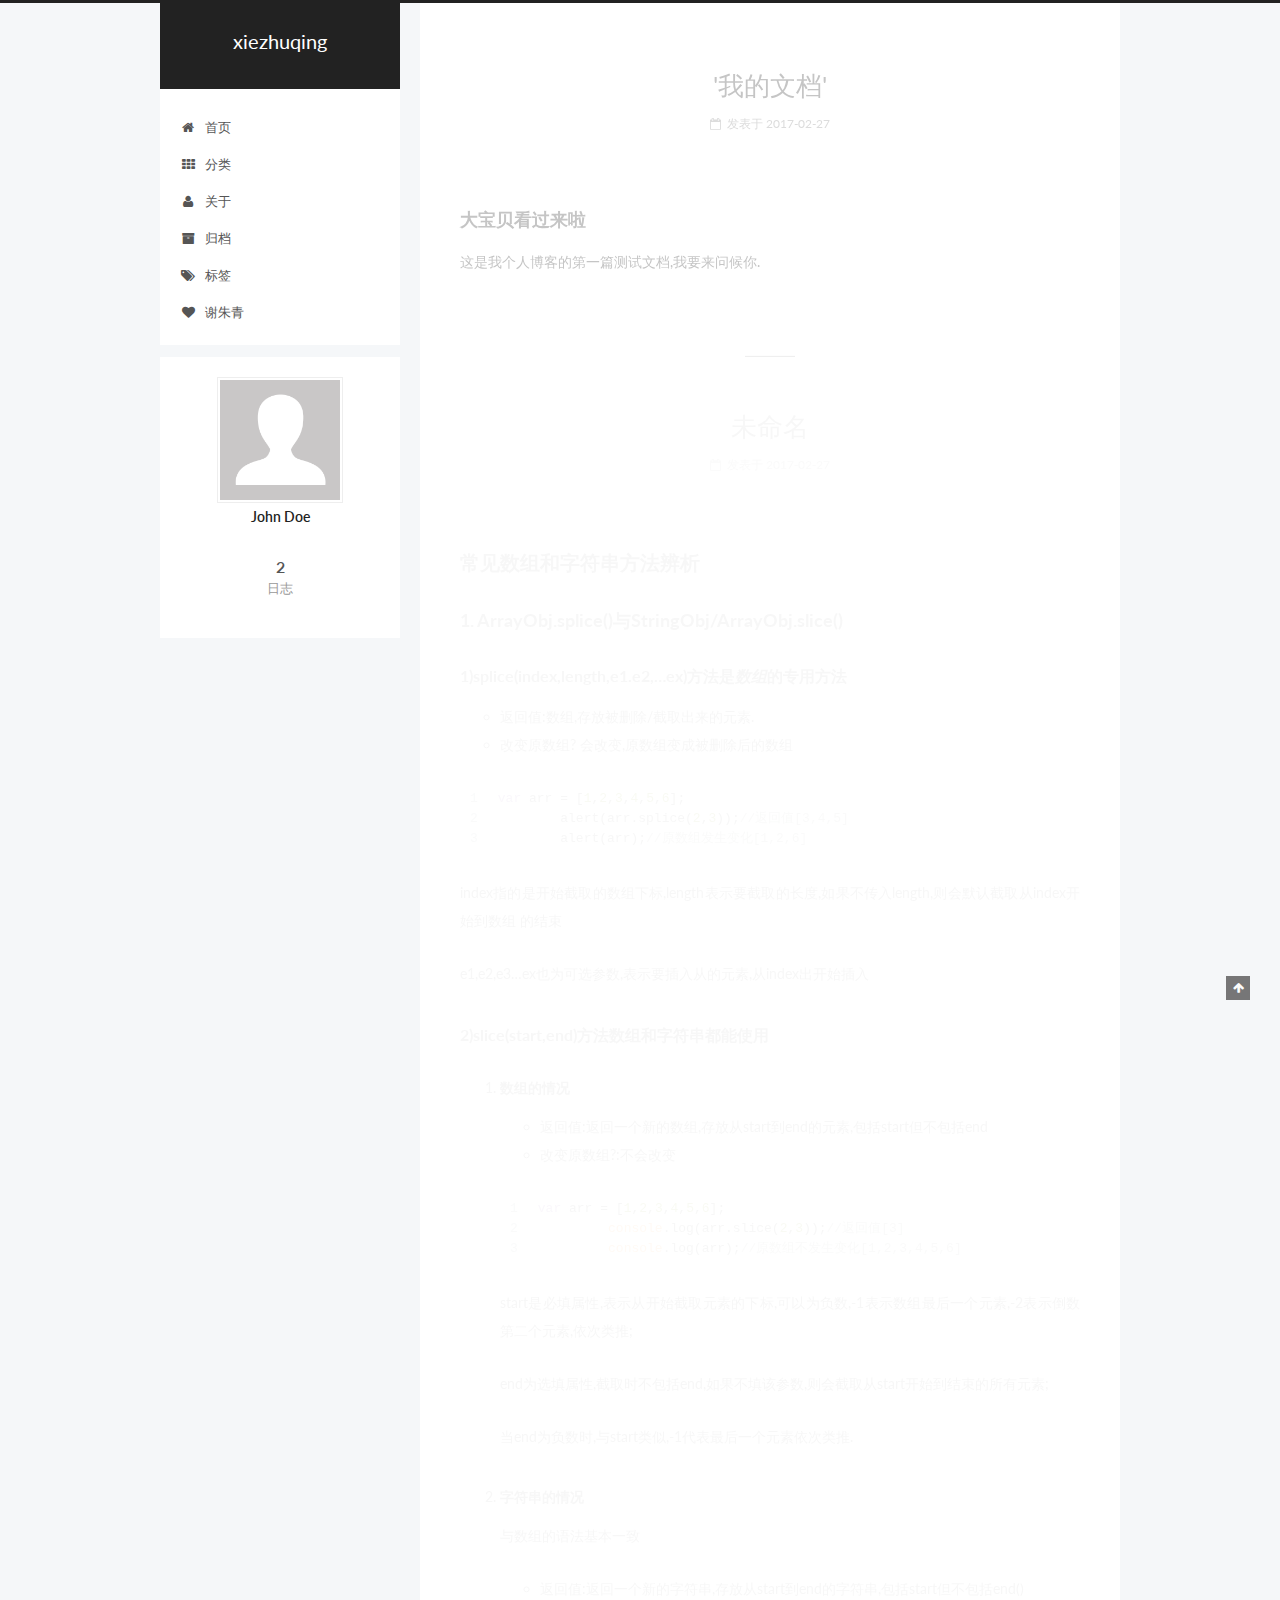
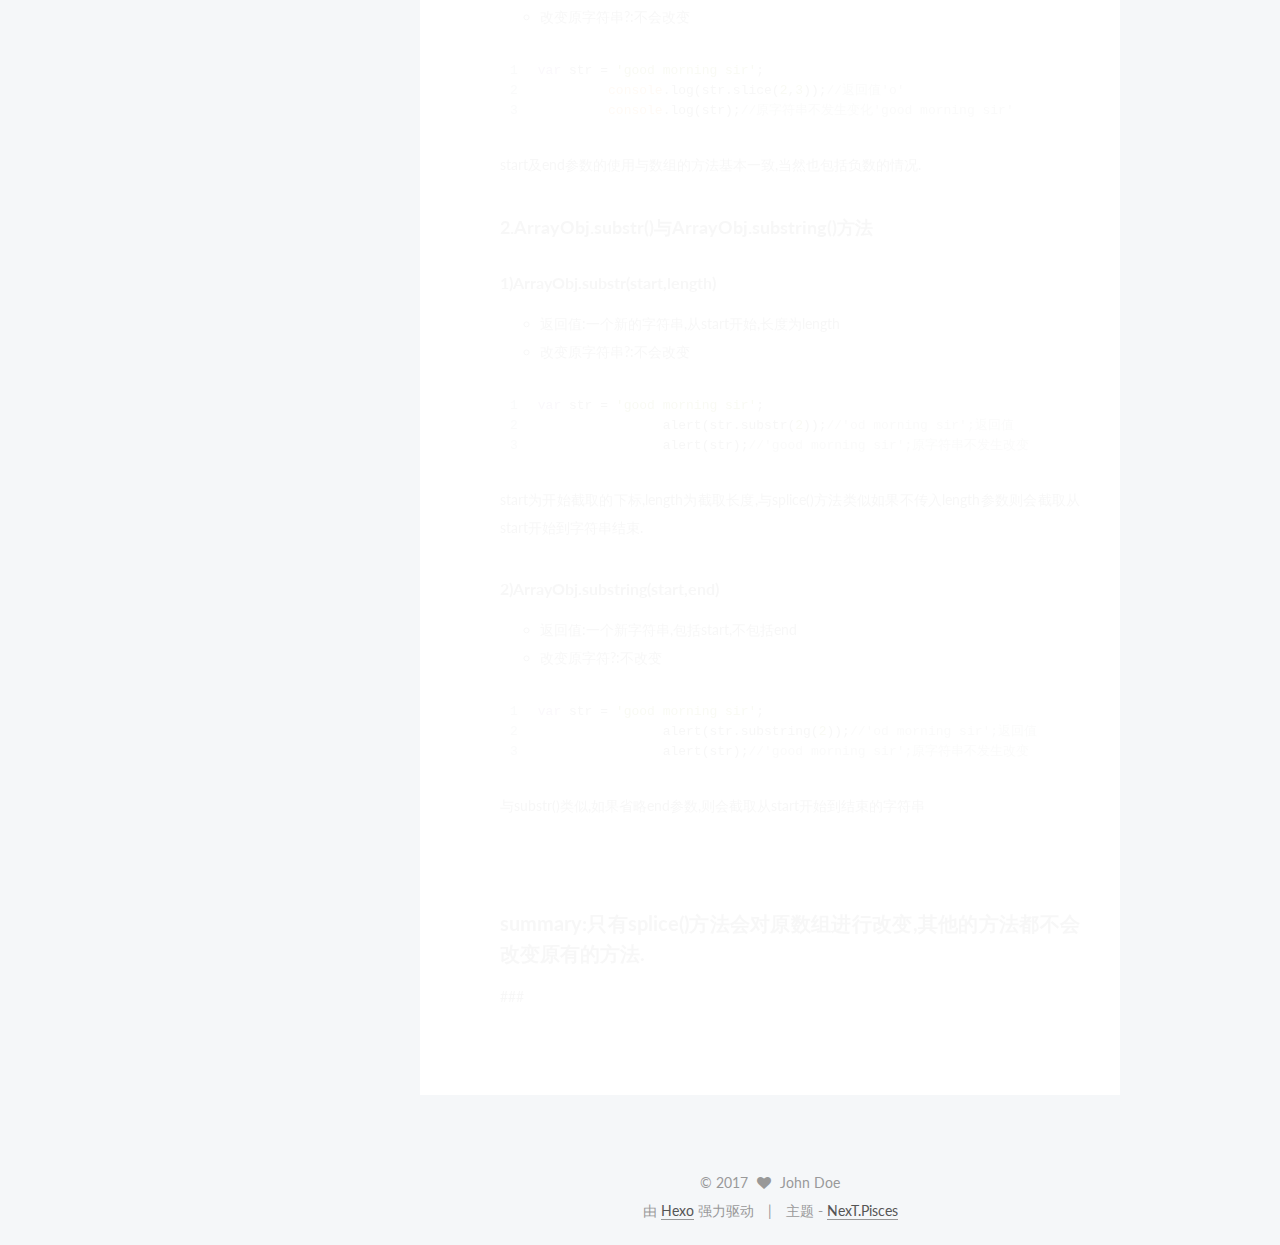
==== commit d7d9ada7: "Site updated: 2017-02-27 22:12:19" ====
--- a/index.html
+++ b/index.html
@@ -1,116 +1,478 @@
-<!DOCTYPE html>
-<html>
+<!doctype html>
+
+
+
+  
+
+
+<html class="theme-next pisces use-motion" lang="zh-Hans">
 <head>
-  <meta charset="utf-8">
-  
-  <title>Hexo</title>
-  <meta name="viewport" content="width=device-width, initial-scale=1, maximum-scale=1">
-  <meta property="og:type" content="website">
-<meta property="og:title" content="Hexo">
+  <meta charset="UTF-8"/>
+<meta http-equiv="X-UA-Compatible" content="IE=edge" />
+<meta name="viewport" content="width=device-width, initial-scale=1, maximum-scale=1"/>
+
+
+
+<meta http-equiv="Cache-Control" content="no-transform" />
+<meta http-equiv="Cache-Control" content="no-siteapp" />
+
+
+
+
+
+
+
+
+
+
+
+
+
+
+
+  
+  
+  <link href="/lib/fancybox/source/jquery.fancybox.css?v=2.1.5" rel="stylesheet" type="text/css" />
+
+
+
+
+  
+  
+  
+  
+
+  
+    
+    
+  
+
+  
+
+  
+
+  
+
+  
+
+  
+    
+    
+    <link href="//fonts.googleapis.com/css?family=Lato:300,300italic,400,400italic,700,700italic&subset=latin,latin-ext" rel="stylesheet" type="text/css">
+  
+
+
+
+
+
+
+<link href="/lib/font-awesome/css/font-awesome.min.css?v=4.6.2" rel="stylesheet" type="text/css" />
+
+<link href="/css/main.css?v=5.1.0" rel="stylesheet" type="text/css" />
+
+
+  <meta name="keywords" content="Hexo, NexT" />
+
+
+
+
+
+
+
+
+  <link rel="shortcut icon" type="image/x-icon" href="/favicon.ico?v=5.1.0" />
+
+
+
+
+
+
+<meta property="og:type" content="website">
+<meta property="og:title" content="xiezhuqing">
 <meta property="og:url" content="http://yoursite.com/index.html">
-<meta property="og:site_name" content="Hexo">
+<meta property="og:site_name" content="xiezhuqing">
 <meta name="twitter:card" content="summary">
-<meta name="twitter:title" content="Hexo">
-  
-    <link rel="alternate" href="/atom.xml" title="Hexo" type="application/atom+xml">
-  
-  
-    <link rel="icon" href="/favicon.png">
-  
-  
-    <link href="//fonts.googleapis.com/css?family=Source+Code+Pro" rel="stylesheet" type="text/css">
-  
-  <link rel="stylesheet" href="/css/style.css">
-  
-
+<meta name="twitter:title" content="xiezhuqing">
+
+
+
+<script type="text/javascript" id="hexo.configurations">
+  var NexT = window.NexT || {};
+  var CONFIG = {
+    root: '/',
+    scheme: 'Pisces',
+    sidebar: {"position":"left","display":"post","offset":12,"offset_float":0,"b2t":false,"scrollpercent":false},
+    fancybox: true,
+    motion: true,
+    duoshuo: {
+      userId: '0',
+      author: '博主'
+    },
+    algolia: {
+      applicationID: '',
+      apiKey: '',
+      indexName: '',
+      hits: {"per_page":10},
+      labels: {"input_placeholder":"Search for Posts","hits_empty":"We didn't find any results for the search: ${query}","hits_stats":"${hits} results found in ${time} ms"}
+    }
+  };
+</script>
+
+
+
+  <link rel="canonical" href="http://yoursite.com/"/>
+
+
+
+
+
+  <title> xiezhuqing </title>
 </head>
 
-<body>
-  <div id="container">
-    <div id="wrap">
-      <header id="header">
-  <div id="banner"></div>
-  <div id="header-outer" class="outer">
-    <div id="header-title" class="inner">
-      <h1 id="logo-wrap">
-        <a href="/" id="logo">Hexo</a>
-      </h1>
-      
-    </div>
-    <div id="header-inner" class="inner">
-      <nav id="main-nav">
-        <a id="main-nav-toggle" class="nav-icon"></a>
-        
-          <a class="main-nav-link" href="/">Home</a>
-        
-          <a class="main-nav-link" href="/archives">Archives</a>
-        
-      </nav>
-      <nav id="sub-nav">
-        
-          <a id="nav-rss-link" class="nav-icon" href="/atom.xml" title="Flux RSS"></a>
-        
-        <a id="nav-search-btn" class="nav-icon" title="Rechercher"></a>
-      </nav>
-      <div id="search-form-wrap">
-        <form action="//google.com/search" method="get" accept-charset="UTF-8" class="search-form"><input type="search" name="q" results="0" class="search-form-input" placeholder="Search"><button type="submit" class="search-form-submit">&#xF002;</button><input type="hidden" name="sitesearch" value="http://yoursite.com"></form>
-      </div>
-    </div>
+<body itemscope itemtype="http://schema.org/WebPage" lang="zh-Hans">
+
+  
+
+
+
+
+
+
+
+
+
+
+
+
+
+
+  
+  
+    
+  
+
+  <div class="container one-collumn sidebar-position-left 
+   page-home 
+ ">
+    <div class="headband"></div>
+
+    <header id="header" class="header" itemscope itemtype="http://schema.org/WPHeader">
+      <div class="header-inner"><div class="site-brand-wrapper">
+  <div class="site-meta ">
+    
+
+    <div class="custom-logo-site-title">
+      <a href="/"  class="brand" rel="start">
+        <span class="logo-line-before"><i></i></span>
+        <span class="site-title">xiezhuqing</span>
+        <span class="logo-line-after"><i></i></span>
+      </a>
+    </div>
+      
+        <p class="site-subtitle"></p>
+      
   </div>
-</header>
-      <div class="outer">
-        <section id="main">
-  
-    <article id="post-我的文档" class="article article-type-post" itemscope itemprop="blogPost">
-  <div class="article-meta">
-    <a href="/2017/02/27/我的文档/" class="article-date">
-  <time datetime="2017-02-27T10:20:16.000Z" itemprop="datePublished">2017-02-27</time>
-</a>
-    
+
+  <div class="site-nav-toggle">
+    <button>
+      <span class="btn-bar"></span>
+      <span class="btn-bar"></span>
+      <span class="btn-bar"></span>
+    </button>
   </div>
-  <div class="article-inner">
-    
-    
-      <header class="article-header">
-        
-  
-    <h1 itemprop="name">
-      <a class="article-title" href="/2017/02/27/我的文档/">&#39;我的文档&#39;</a>
-    </h1>
-  
-
+</div>
+
+<nav class="site-nav">
+  
+
+  
+    <ul id="menu" class="menu">
+      
+        
+        <li class="menu-item menu-item-home">
+          <a href="/" rel="section">
+            
+              <i class="menu-item-icon fa fa-fw fa-home"></i> <br />
+            
+            首页
+          </a>
+        </li>
+      
+        
+        <li class="menu-item menu-item-categories">
+          <a href="/categories" rel="section">
+            
+              <i class="menu-item-icon fa fa-fw fa-th"></i> <br />
+            
+            分类
+          </a>
+        </li>
+      
+        
+        <li class="menu-item menu-item-about">
+          <a href="/about" rel="section">
+            
+              <i class="menu-item-icon fa fa-fw fa-user"></i> <br />
+            
+            关于
+          </a>
+        </li>
+      
+        
+        <li class="menu-item menu-item-archives">
+          <a href="/archives" rel="section">
+            
+              <i class="menu-item-icon fa fa-fw fa-archive"></i> <br />
+            
+            归档
+          </a>
+        </li>
+      
+        
+        <li class="menu-item menu-item-tags">
+          <a href="/tags" rel="section">
+            
+              <i class="menu-item-icon fa fa-fw fa-tags"></i> <br />
+            
+            标签
+          </a>
+        </li>
+      
+        
+        <li class="menu-item menu-item-baby">
+          <a href="/baby" rel="section">
+            
+              <i class="menu-item-icon fa fa-fw fa-heart"></i> <br />
+            
+            谢朱青
+          </a>
+        </li>
+      
+
+      
+    </ul>
+  
+
+  
+</nav>
+
+
+
+ </div>
+    </header>
+
+    <main id="main" class="main">
+      <div class="main-inner">
+        <div class="content-wrap">
+          <div id="content" class="content">
+            
+  <section id="posts" class="posts-expand">
+    
+      
+
+  
+
+  
+  
+  
+
+  <article class="post post-type-normal " itemscope itemtype="http://schema.org/Article">
+    <link itemprop="mainEntityOfPage" href="http://yoursite.com/2017/02/27/我的文档/">
+
+    <span hidden itemprop="author" itemscope itemtype="http://schema.org/Person">
+      <meta itemprop="name" content="John Doe">
+      <meta itemprop="description" content="">
+      <meta itemprop="image" content="/images/avatar.gif">
+    </span>
+
+    <span hidden itemprop="publisher" itemscope itemtype="http://schema.org/Organization">
+      <meta itemprop="name" content="xiezhuqing">
+    </span>
+
+    
+      <header class="post-header">
+
+        
+        
+          <h1 class="post-title" itemprop="name headline">
+            
+            
+              
+                
+                <a class="post-title-link" href="/2017/02/27/我的文档/" itemprop="url">
+                  '我的文档'
+                </a>
+              
+            
+          </h1>
+        
+
+        <div class="post-meta">
+          <span class="post-time">
+            
+              <span class="post-meta-item-icon">
+                <i class="fa fa-calendar-o"></i>
+              </span>
+              
+                <span class="post-meta-item-text">发表于</span>
+              
+              <time title="创建于" itemprop="dateCreated datePublished" datetime="2017-02-27T18:20:16+08:00">
+                2017-02-27
+              </time>
+            
+
+            
+
+            
+          </span>
+
+          
+
+          
+            
+          
+
+          
+          
+
+          
+
+          
+
+          
+
+        </div>
       </header>
     
-    <div class="article-entry" itemprop="articleBody">
-      
-        <h3 id="你好我-谢朱青"><a href="#你好我-谢朱青" class="headerlink" title="你好我,谢朱青"></a>你好我,谢朱青</h3><p>这是我个人博客的第一篇测试文档,我要来问候你呢</p>
-
-      
-    </div>
-    <footer class="article-footer">
-      <a data-url="http://yoursite.com/2017/02/27/我的文档/" data-id="cizo22xrx000294ug5t8r7zw8" class="article-share-link">Partager</a>
-      
+
+
+    <div class="post-body" itemprop="articleBody">
+
+      
+      
+
+      
+        
+          
+            <h3 id="大宝贝看过来啦"><a href="#大宝贝看过来啦" class="headerlink" title="大宝贝看过来啦"></a>大宝贝看过来啦</h3><p>这是我个人博客的第一篇测试文档,我要来问候你.</p>
+
+          
+        
+      
+    </div>
+
+    <div>
+      
+    </div>
+
+    <div>
+      
+    </div>
+
+
+    <footer class="post-footer">
+      
+
+      
+
+      
+
+      
+      
+        <div class="post-eof"></div>
       
     </footer>
-  </div>
-  
-</article>
-
-
-  
-    <article id="post-常见数组和字符串方法辨析" class="article article-type-post" itemscope itemprop="blogPost">
-  <div class="article-meta">
-    <a href="/2017/02/27/常见数组和字符串方法辨析/" class="article-date">
-  <time datetime="2017-02-27T09:50:59.054Z" itemprop="datePublished">2017-02-27</time>
-</a>
-    
-  </div>
-  <div class="article-inner">
-    
-    
-    <div class="article-entry" itemprop="articleBody">
-      
-        <h2 id="常见数组和字符串方法辨析"><a href="#常见数组和字符串方法辨析" class="headerlink" title="常见数组和字符串方法辨析"></a><strong>常见</strong>数组和字符串方法辨析</h2><h3 id="1-ArrayObj-splice-与StringObj-ArrayObj-slice"><a href="#1-ArrayObj-splice-与StringObj-ArrayObj-slice" class="headerlink" title="1.  ArrayObj.splice()与StringObj/ArrayObj.slice()"></a>1.  ArrayObj.splice()与StringObj/ArrayObj.slice()</h3><h4 id="1-splice-index-length-e1-e2-…ex-方法是数组的专用方法"><a href="#1-splice-index-length-e1-e2-…ex-方法是数组的专用方法" class="headerlink" title="1)splice(index,length,e1.e2,…ex)方法是数组的专用方法"></a>1)splice(index,length,e1.e2,…ex)方法是<strong><em>数组</em></strong>的专用方法</h4><ul>
+  </article>
+
+
+    
+      
+
+  
+
+  
+  
+  
+
+  <article class="post post-type-normal " itemscope itemtype="http://schema.org/Article">
+    <link itemprop="mainEntityOfPage" href="http://yoursite.com/2017/02/27/常见数组和字符串方法辨析/">
+
+    <span hidden itemprop="author" itemscope itemtype="http://schema.org/Person">
+      <meta itemprop="name" content="John Doe">
+      <meta itemprop="description" content="">
+      <meta itemprop="image" content="/images/avatar.gif">
+    </span>
+
+    <span hidden itemprop="publisher" itemscope itemtype="http://schema.org/Organization">
+      <meta itemprop="name" content="xiezhuqing">
+    </span>
+
+    
+      <header class="post-header">
+
+        
+        
+          <h1 class="post-title" itemprop="name headline">
+            
+            
+              
+                
+                <a class="post-title-link" href="/2017/02/27/常见数组和字符串方法辨析/" itemprop="url">
+                  未命名
+                </a>
+              
+            
+          </h1>
+        
+
+        <div class="post-meta">
+          <span class="post-time">
+            
+              <span class="post-meta-item-icon">
+                <i class="fa fa-calendar-o"></i>
+              </span>
+              
+                <span class="post-meta-item-text">发表于</span>
+              
+              <time title="创建于" itemprop="dateCreated datePublished" datetime="2017-02-27T17:50:59+08:00">
+                2017-02-27
+              </time>
+            
+
+            
+
+            
+          </span>
+
+          
+
+          
+            
+          
+
+          
+          
+
+          
+
+          
+
+          
+
+        </div>
+      </header>
+    
+
+
+    <div class="post-body" itemprop="articleBody">
+
+      
+      
+
+      
+        
+          
+            <h2 id="常见数组和字符串方法辨析"><a href="#常见数组和字符串方法辨析" class="headerlink" title="常见数组和字符串方法辨析"></a><strong>常见</strong>数组和字符串方法辨析</h2><h3 id="1-ArrayObj-splice-与StringObj-ArrayObj-slice"><a href="#1-ArrayObj-splice-与StringObj-ArrayObj-slice" class="headerlink" title="1.  ArrayObj.splice()与StringObj/ArrayObj.slice()"></a>1.  ArrayObj.splice()与StringObj/ArrayObj.slice()</h3><h4 id="1-splice-index-length-e1-e2-…ex-方法是数组的专用方法"><a href="#1-splice-index-length-e1-e2-…ex-方法是数组的专用方法" class="headerlink" title="1)splice(index,length,e1.e2,…ex)方法是数组的专用方法"></a>1)splice(index,length,e1.e2,…ex)方法是<strong><em>数组</em></strong>的专用方法</h4><ul>
 <li>返回值:数组,存放被删除/截取出来的元素.</li>
 <li>改变原数组? 会改变,原数组变成被删除后的数组</li>
 </ul>
@@ -151,184 +513,274 @@
 </li>
 </ol>
 
-      
-    </div>
-    <footer class="article-footer">
-      <a data-url="http://yoursite.com/2017/02/27/常见数组和字符串方法辨析/" data-id="cizo22xrx000194ugdxeysst2" class="article-share-link">Partager</a>
-      
+          
+        
+      
+    </div>
+
+    <div>
+      
+    </div>
+
+    <div>
+      
+    </div>
+
+
+    <footer class="post-footer">
+      
+
+      
+
+      
+
+      
+      
+        <div class="post-eof"></div>
       
     </footer>
+  </article>
+
+
+    
+  </section>
+
+  
+
+          
+          </div>
+          
+
+
+          
+
+        </div>
+        
+          
+  
+  <div class="sidebar-toggle">
+    <div class="sidebar-toggle-line-wrap">
+      <span class="sidebar-toggle-line sidebar-toggle-line-first"></span>
+      <span class="sidebar-toggle-line sidebar-toggle-line-middle"></span>
+      <span class="sidebar-toggle-line sidebar-toggle-line-last"></span>
+    </div>
   </div>
-  
-</article>
-
-
-  
-    <article id="post-article-title" class="article article-type-post" itemscope itemprop="blogPost">
-  <div class="article-meta">
-    <a href="/2017/02/15/article-title/" class="article-date">
-  <time datetime="2017-02-15T09:24:25.000Z" itemprop="datePublished">2017-02-15</time>
-</a>
+
+  <aside id="sidebar" class="sidebar">
+    <div class="sidebar-inner">
+
+      
+
+      
+
+      <section class="site-overview sidebar-panel sidebar-panel-active">
+        <div class="site-author motion-element" itemprop="author" itemscope itemtype="http://schema.org/Person">
+          <img class="site-author-image" itemprop="image"
+               src="/images/avatar.gif"
+               alt="John Doe" />
+          <p class="site-author-name" itemprop="name">John Doe</p>
+           
+              <p class="site-description motion-element" itemprop="description"></p>
+          
+        </div>
+        <nav class="site-state motion-element">
+        
+          
+            <div class="site-state-item site-state-posts">
+              <a href="/archives">
+                <span class="site-state-item-count">2</span>
+                <span class="site-state-item-name">日志</span>
+              </a>
+            </div>
+          
+
+          
+
+          
+
+        </nav>
+
+        
+
+        <div class="links-of-author motion-element">
+          
+        </div>
+
+        
+        
+
+        
+        
+
+        
+
+
+      </section>
+
+      
+
+      
+
+    </div>
+  </aside>
+
+
+        
+      </div>
+    </main>
+
+    <footer id="footer" class="footer">
+      <div class="footer-inner">
+        <div class="copyright" >
+  
+  &copy; 
+  <span itemprop="copyrightYear">2017</span>
+  <span class="with-love">
+    <i class="fa fa-heart"></i>
+  </span>
+  <span class="author" itemprop="copyrightHolder">John Doe</span>
+</div>
+
+
+<div class="powered-by">
+  由 <a class="theme-link" href="https://hexo.io">Hexo</a> 强力驱动
+</div>
+
+<div class="theme-info">
+  主题 -
+  <a class="theme-link" href="https://github.com/iissnan/hexo-theme-next">
+    NexT.Pisces
+  </a>
+</div>
+
+
+        
+
+        
+      </div>
+    </footer>
+
+    
+      <div class="back-to-top">
+        <i class="fa fa-arrow-up"></i>
+        
+      </div>
+    
     
   </div>
-  <div class="article-inner">
-    
-    
-      <header class="article-header">
-        
-  
-    <h1 itemprop="name">
-      <a class="article-title" href="/2017/02/15/article-title/">article title</a>
-    </h1>
-  
-
-      </header>
-    
-    <div class="article-entry" itemprop="articleBody">
-      
-        <p>#我的第一个博客</p>
-<p>##make the world a better place</p>
-<p>苟利国家生死以 岂因祸福避趋之</p>
-
-      
-    </div>
-    <footer class="article-footer">
-      <a data-url="http://yoursite.com/2017/02/15/article-title/" data-id="cizo22xsc000394ug6kqch2rw" class="article-share-link">Partager</a>
-      
-      
-    </footer>
-  </div>
-  
-</article>
-
-
-  
-    <article id="post-hello-world" class="article article-type-post" itemscope itemprop="blogPost">
-  <div class="article-meta">
-    <a href="/2017/02/15/hello-world/" class="article-date">
-  <time datetime="2017-02-15T08:36:33.367Z" itemprop="datePublished">2017-02-15</time>
-</a>
-    
-  </div>
-  <div class="article-inner">
-    
-    
-      <header class="article-header">
-        
-  
-    <h1 itemprop="name">
-      <a class="article-title" href="/2017/02/15/hello-world/">Hello World</a>
-    </h1>
-  
-
-      </header>
-    
-    <div class="article-entry" itemprop="articleBody">
-      
-        <p>Welcome to <a href="https://hexo.io/" target="_blank" rel="external">Hexo</a>! This is your very first post. Check <a href="https://hexo.io/docs/" target="_blank" rel="external">documentation</a> for more info. If you get any problems when using Hexo, you can find the answer in <a href="https://hexo.io/docs/troubleshooting.html" target="_blank" rel="external">troubleshooting</a> or you can ask me on <a href="https://github.com/hexojs/hexo/issues" target="_blank" rel="external">GitHub</a>.</p>
-<h2 id="Quick-Start"><a href="#Quick-Start" class="headerlink" title="Quick Start"></a>Quick Start</h2><h3 id="Create-a-new-post"><a href="#Create-a-new-post" class="headerlink" title="Create a new post"></a>Create a new post</h3><figure class="highlight bash"><table><tr><td class="gutter"><pre><div class="line">1</div></pre></td><td class="code"><pre><div class="line">$ hexo new <span class="string">"My New Post"</span></div></pre></td></tr></table></figure>
-<p>More info: <a href="https://hexo.io/docs/writing.html" target="_blank" rel="external">Writing</a></p>
-<h3 id="Run-server"><a href="#Run-server" class="headerlink" title="Run server"></a>Run server</h3><figure class="highlight bash"><table><tr><td class="gutter"><pre><div class="line">1</div></pre></td><td class="code"><pre><div class="line">$ hexo server</div></pre></td></tr></table></figure>
-<p>More info: <a href="https://hexo.io/docs/server.html" target="_blank" rel="external">Server</a></p>
-<h3 id="Generate-static-files"><a href="#Generate-static-files" class="headerlink" title="Generate static files"></a>Generate static files</h3><figure class="highlight bash"><table><tr><td class="gutter"><pre><div class="line">1</div></pre></td><td class="code"><pre><div class="line">$ hexo generate</div></pre></td></tr></table></figure>
-<p>More info: <a href="https://hexo.io/docs/generating.html" target="_blank" rel="external">Generating</a></p>
-<h3 id="Deploy-to-remote-sites"><a href="#Deploy-to-remote-sites" class="headerlink" title="Deploy to remote sites"></a>Deploy to remote sites</h3><figure class="highlight bash"><table><tr><td class="gutter"><pre><div class="line">1</div></pre></td><td class="code"><pre><div class="line">$ hexo deploy</div></pre></td></tr></table></figure>
-<p>More info: <a href="https://hexo.io/docs/deployment.html" target="_blank" rel="external">Deployment</a></p>
-
-      
-    </div>
-    <footer class="article-footer">
-      <a data-url="http://yoursite.com/2017/02/15/hello-world/" data-id="cizo22xra000094uggwtauphf" class="article-share-link">Partager</a>
-      
-      
-    </footer>
-  </div>
-  
-</article>
-
-
-  
-
-</section>
-        
-          <aside id="sidebar">
-  
-    
-
-  
-    
-
-  
-    
-  
-    
-  <div class="widget-wrap">
-    <h3 class="widget-title">Archives</h3>
-    <div class="widget">
-      <ul class="archive-list"><li class="archive-list-item"><a class="archive-list-link" href="/archives/2017/02/">February 2017</a></li></ul>
-    </div>
-  </div>
-
-
-  
-    
-  <div class="widget-wrap">
-    <h3 class="widget-title">Articles récents</h3>
-    <div class="widget">
-      <ul>
-        
-          <li>
-            <a href="/2017/02/27/我的文档/">&#39;我的文档&#39;</a>
-          </li>
-        
-          <li>
-            <a href="/2017/02/27/常见数组和字符串方法辨析/">(no title)</a>
-          </li>
-        
-          <li>
-            <a href="/2017/02/15/article-title/">article title</a>
-          </li>
-        
-          <li>
-            <a href="/2017/02/15/hello-world/">Hello World</a>
-          </li>
-        
-      </ul>
-    </div>
-  </div>
-
-  
-</aside>
-        
-      </div>
-      <footer id="footer">
-  
-  <div class="outer">
-    <div id="footer-info" class="inner">
-      &copy; 2017 John Doe<br>
-      Propulsé by <a href="http://hexo.io/" target="_blank">Hexo</a>
-    </div>
-  </div>
-</footer>
-    </div>
-    <nav id="mobile-nav">
-  
-    <a href="/" class="mobile-nav-link">Home</a>
-  
-    <a href="/archives" class="mobile-nav-link">Archives</a>
-  
-</nav>
-    
-
-<script src="//ajax.googleapis.com/ajax/libs/jquery/2.0.3/jquery.min.js"></script>
-
-
-  <link rel="stylesheet" href="/fancybox/jquery.fancybox.css">
-  <script src="/fancybox/jquery.fancybox.pack.js"></script>
-
-
-<script src="/js/script.js"></script>
-
-  </div>
+
+  
+
+<script type="text/javascript">
+  if (Object.prototype.toString.call(window.Promise) !== '[object Function]') {
+    window.Promise = null;
+  }
+</script>
+
+
+
+
+
+
+
+
+
+  
+
+
+
+
+  
+  <script type="text/javascript" src="/lib/jquery/index.js?v=2.1.3"></script>
+
+  
+  <script type="text/javascript" src="/lib/fastclick/lib/fastclick.min.js?v=1.0.6"></script>
+
+  
+  <script type="text/javascript" src="/lib/jquery_lazyload/jquery.lazyload.js?v=1.9.7"></script>
+
+  
+  <script type="text/javascript" src="/lib/velocity/velocity.min.js?v=1.2.1"></script>
+
+  
+  <script type="text/javascript" src="/lib/velocity/velocity.ui.min.js?v=1.2.1"></script>
+
+  
+  <script type="text/javascript" src="/lib/fancybox/source/jquery.fancybox.pack.js?v=2.1.5"></script>
+
+
+  
+
+
+  <script type="text/javascript" src="/js/src/utils.js?v=5.1.0"></script>
+
+  <script type="text/javascript" src="/js/src/motion.js?v=5.1.0"></script>
+
+
+
+  
+  
+
+
+  <script type="text/javascript" src="/js/src/affix.js?v=5.1.0"></script>
+
+  <script type="text/javascript" src="/js/src/schemes/pisces.js?v=5.1.0"></script>
+
+
+
+  
+
+  
+
+
+  <script type="text/javascript" src="/js/src/bootstrap.js?v=5.1.0"></script>
+
+
+
+  
+
+
+
+  
+
+
+
+
+	
+
+
+
+
+
+  
+
+
+
+
+
+  
+
+
+
+
+
+  
+
+
+
+  
+  
+
+  
+
+  
+
+  
+
+  
+
+
+  
+
 </body>
-</html>+</html>
--- a/css/main.css
+++ b/css/main.css
@@ -0,0 +1,2871 @@
+/* normalize.css v3.0.2 | MIT License | git.io/normalize */
+html {
+  font-family: sans-serif; /* 1 */
+  -ms-text-size-adjust: 100%; /* 2 */
+  -webkit-text-size-adjust: 100%; /* 2 */
+}
+body {
+  margin: 0;
+}
+article,
+aside,
+details,
+figcaption,
+figure,
+footer,
+header,
+hgroup,
+main,
+menu,
+nav,
+section,
+summary {
+  display: block;
+}
+audio,
+canvas,
+progress,
+video {
+  display: inline-block; /* 1 */
+  vertical-align: baseline; /* 2 */
+}
+audio:not([controls]) {
+  display: none;
+  height: 0;
+}
+[hidden],
+template {
+  display: none;
+}
+a {
+  background-color: transparent;
+}
+a:active,
+a:hover {
+  outline: 0;
+}
+abbr[title] {
+  border-bottom: 1px dotted;
+}
+b,
+strong {
+  font-weight: bold;
+}
+dfn {
+  font-style: italic;
+}
+h1 {
+  font-size: 2em;
+  margin: 0.67em 0;
+}
+mark {
+  background: #ff0;
+  color: #000;
+}
+small {
+  font-size: 80%;
+}
+sub,
+sup {
+  font-size: 75%;
+  line-height: 0;
+  position: relative;
+  vertical-align: baseline;
+}
+sup {
+  top: -0.5em;
+}
+sub {
+  bottom: -0.25em;
+}
+img {
+  border: 0;
+}
+svg:not(:root) {
+  overflow: hidden;
+}
+figure {
+  margin: 1em 40px;
+}
+hr {
+  -moz-box-sizing: content-box;
+  box-sizing: content-box;
+  height: 0;
+}
+pre {
+  overflow: auto;
+}
+code,
+kbd,
+pre,
+samp {
+  font-family: monospace, monospace;
+  font-size: 1em;
+}
+button,
+input,
+optgroup,
+select,
+textarea {
+  color: inherit; /* 1 */
+  font: inherit; /* 2 */
+  margin: 0; /* 3 */
+}
+button {
+  overflow: visible;
+}
+button,
+select {
+  text-transform: none;
+}
+button,
+html input[type="button"],
+input[type="reset"],
+input[type="submit"] {
+  -webkit-appearance: button; /* 2 */
+  cursor: pointer; /* 3 */
+}
+button[disabled],
+html input[disabled] {
+  cursor: default;
+}
+button::-moz-focus-inner,
+input::-moz-focus-inner {
+  border: 0;
+  padding: 0;
+}
+input {
+  line-height: normal;
+}
+input[type="checkbox"],
+input[type="radio"] {
+  box-sizing: border-box; /* 1 */
+  padding: 0; /* 2 */
+}
+input[type="number"]::-webkit-inner-spin-button,
+input[type="number"]::-webkit-outer-spin-button {
+  height: auto;
+}
+input[type="search"] {
+  -webkit-appearance: textfield; /* 1 */
+  -moz-box-sizing: content-box;
+  -webkit-box-sizing: content-box; /* 2 */
+  box-sizing: content-box;
+}
+input[type="search"]::-webkit-search-cancel-button,
+input[type="search"]::-webkit-search-decoration {
+  -webkit-appearance: none;
+}
+fieldset {
+  border: 1px solid #c0c0c0;
+  margin: 0 2px;
+  padding: 0.35em 0.625em 0.75em;
+}
+legend {
+  border: 0; /* 1 */
+  padding: 0; /* 2 */
+}
+textarea {
+  overflow: auto;
+}
+optgroup {
+  font-weight: bold;
+}
+table {
+  border-collapse: collapse;
+  border-spacing: 0;
+}
+td,
+th {
+  padding: 0;
+}
+::selection {
+  background: #262a30;
+  color: #fff;
+}
+body {
+  position: relative;
+  font-family: 'Lato', "PingFang SC", "Microsoft YaHei", sans-serif;
+  font-size: 14px;
+  line-height: 2;
+  color: #555;
+  background: #f5f7f9;
+}
+@media (max-width: 767px) {
+  body {
+    padding-right: 0 !important;
+  }
+}
+@media (min-width: 768px) and (max-width: 991px) {
+  body {
+    padding-right: 0 !important;
+  }
+}
+@media (min-width: 1600px) {
+  body {
+    font-size: 16px;
+  }
+}
+h1,
+h2,
+h3,
+h4,
+h5,
+h6 {
+  margin: 0;
+  padding: 0;
+  font-weight: bold;
+  line-height: 1.5;
+  font-family: 'Lato', "PingFang SC", "Microsoft YaHei", sans-serif;
+}
+h2,
+h3,
+h4,
+h5,
+h6 {
+  margin: 20px 0 15px;
+}
+h1 {
+  font-size: 22px;
+}
+@media (max-width: 767px) {
+  h1 {
+    font-size: 18px;
+  }
+}
+h2 {
+  font-size: 20px;
+}
+@media (max-width: 767px) {
+  h2 {
+    font-size: 16px;
+  }
+}
+h3 {
+  font-size: 18px;
+}
+@media (max-width: 767px) {
+  h3 {
+    font-size: 14px;
+  }
+}
+h4 {
+  font-size: 16px;
+}
+@media (max-width: 767px) {
+  h4 {
+    font-size: 12px;
+  }
+}
+h5 {
+  font-size: 14px;
+}
+@media (max-width: 767px) {
+  h5 {
+    font-size: 10px;
+  }
+}
+h6 {
+  font-size: 12px;
+}
+@media (max-width: 767px) {
+  h6 {
+    font-size: 8px;
+  }
+}
+p {
+  margin: 0 0 25px 0;
+}
+a {
+  color: #555;
+  text-decoration: none;
+  border-bottom: 1px solid #999;
+  word-wrap: break-word;
+}
+a:hover {
+  color: #222;
+  border-bottom-color: #222;
+}
+ul {
+  list-style: none;
+}
+blockquote {
+  margin: 0;
+  padding: 0;
+}
+img {
+  display: block;
+  margin: auto;
+  max-width: 100%;
+  height: auto;
+}
+hr {
+  margin: 40px 0;
+  height: 3px;
+  border: none;
+  background-color: #ddd;
+  background-image: repeating-linear-gradient(-45deg, #fff, #fff 4px, transparent 4px, transparent 8px);
+}
+blockquote {
+  padding: 0 15px;
+  color: #666;
+  border-left: 4px solid #ddd;
+}
+blockquote cite::before {
+  content: "-";
+  padding: 0 5px;
+}
+dt {
+  font-weight: 700;
+}
+dd {
+  margin: 0;
+  padding: 0;
+}
+.text-left {
+  text-align: left;
+}
+.text-center {
+  text-align: center;
+}
+.text-right {
+  text-align: right;
+}
+.text-justify {
+  text-align: justify;
+}
+.text-nowrap {
+  white-space: nowrap;
+}
+.text-lowercase {
+  text-transform: lowercase;
+}
+.text-uppercase {
+  text-transform: uppercase;
+}
+.text-capitalize {
+  text-transform: capitalize;
+}
+.center-block {
+  display: block;
+  margin-left: auto;
+  margin-right: auto;
+}
+.clearfix:before,
+.clearfix:after {
+  content: " ";
+  display: table;
+}
+.clearfix:after {
+  clear: both;
+}
+.pullquote {
+  width: 45%;
+}
+.pullquote.left {
+  float: left;
+  margin-left: 5px;
+  margin-right: 10px;
+}
+.pullquote.right {
+  float: right;
+  margin-left: 10px;
+  margin-right: 5px;
+}
+.affix.affix.affix {
+  position: fixed;
+}
+.translation {
+  margin-top: -20px;
+  font-size: 14px;
+  color: #999;
+}
+.scrollbar-measure {
+  width: 100px;
+  height: 100px;
+  overflow: scroll;
+  position: absolute;
+  top: -9999px;
+}
+.use-motion .motion-element {
+  opacity: 0;
+}
+table {
+  margin: 20px 0;
+  width: 100%;
+  border-collapse: collapse;
+  border-spacing: 0;
+  border: 1px solid #ddd;
+  font-size: 14px;
+  table-layout: fixed;
+  word-wrap: break-all;
+}
+table>tbody>tr:nth-of-type(odd) {
+  background-color: #f9f9f9;
+}
+table>tbody>tr:hover {
+  background-color: #f5f5f5;
+}
+caption,
+th,
+td {
+  padding: 8px;
+  text-align: left;
+  vertical-align: middle;
+  font-weight: normal;
+}
+th,
+td {
+  border-bottom: 3px solid #ddd;
+  border-right: 1px solid #eee;
+}
+th {
+  padding-bottom: 10px;
+  font-weight: 700;
+}
+td {
+  border-bottom-width: 1px;
+}
+html,
+body {
+  height: 100%;
+}
+.container {
+  position: relative;
+  min-height: 100%;
+}
+.header-inner {
+  margin: 0 auto;
+  padding: 100px 0 70px;
+  width: 700px;
+}
+@media (min-width: 1600px) {
+  .container .header-inner {
+    width: 900px;
+  }
+}
+.main {
+  padding-bottom: 150px;
+}
+.main-inner {
+  margin: 0 auto;
+  width: 700px;
+}
+@media (min-width: 1600px) {
+  .container .main-inner {
+    width: 900px;
+  }
+}
+.footer {
+  position: absolute;
+  left: 0;
+  bottom: 0;
+  width: 100%;
+  min-height: 50px;
+}
+.footer-inner {
+  box-sizing: border-box;
+  margin: 20px auto;
+  width: 700px;
+}
+@media (min-width: 1600px) {
+  .container .footer-inner {
+    width: 900px;
+  }
+}
+pre,
+.highlight {
+  overflow: auto;
+  margin: 20px 0;
+  padding: 0;
+  font-size: 13px;
+  color: #4d4d4c;
+  background: #f7f7f7;
+  line-height: 1.6;
+}
+pre,
+code {
+  font-family: consolas, Menlo, "PingFang SC", "Microsoft YaHei", monospace;
+}
+code {
+  padding: 2px 4px;
+  word-wrap: break-word;
+  color: #555;
+  background: #eee;
+  border-radius: 3px;
+  font-size: 13px;
+}
+pre code {
+  padding: 0;
+  color: #4d4d4c;
+  background: none;
+  text-shadow: none;
+}
+.highlight {
+  border-radius: 1px;
+}
+.highlight pre {
+  border: none;
+  margin: 0;
+  padding: 10px 0;
+}
+.highlight table {
+  margin: 0;
+  width: auto;
+  border: none;
+}
+.highlight td {
+  border: none;
+  padding: 0;
+}
+.highlight figcaption {
+  font-size: 1em;
+  color: #4d4d4c;
+  line-height: 1em;
+  margin-bottom: 1em;
+}
+.highlight figcaption:before,
+.highlight figcaption:after {
+  content: " ";
+  display: table;
+}
+.highlight figcaption:after {
+  clear: both;
+}
+.highlight figcaption a {
+  float: right;
+  color: #4d4d4c;
+}
+.highlight figcaption a:hover {
+  border-bottom-color: #4d4d4c;
+}
+.highlight .gutter pre {
+  padding-left: 10px;
+  padding-right: 10px;
+  color: #869194;
+  text-align: right;
+  background-color: #eff2f3;
+}
+.highlight .code pre {
+  padding-left: 10px;
+  padding-right: 10px;
+  background-color: #f7f7f7;
+}
+.highlight .line {
+  height: 20px;
+}
+.gutter {
+  -webkit-user-select: none;
+  -moz-user-select: none;
+  -ms-user-select: none;
+  user-select: none;
+}
+.gist table {
+  width: auto;
+}
+.gist table td {
+  border: none;
+}
+pre .deletion {
+  background: #fdd;
+}
+pre .addition {
+  background: #dfd;
+}
+pre .meta {
+  color: #8959a8;
+}
+pre .comment {
+  color: #8e908c;
+}
+pre .variable,
+pre .attribute,
+pre .tag,
+pre .regexp,
+pre .ruby .constant,
+pre .xml .tag .title,
+pre .xml .pi,
+pre .xml .doctype,
+pre .html .doctype,
+pre .css .id,
+pre .css .class,
+pre .css .pseudo {
+  color: #c82829;
+}
+pre .number,
+pre .preprocessor,
+pre .built_in,
+pre .literal,
+pre .params,
+pre .constant,
+pre .command {
+  color: #f5871f;
+}
+pre .ruby .class .title,
+pre .css .rules .attribute,
+pre .string,
+pre .value,
+pre .inheritance,
+pre .header,
+pre .ruby .symbol,
+pre .xml .cdata,
+pre .special,
+pre .number,
+pre .formula {
+  color: #718c00;
+}
+pre .title,
+pre .css .hexcolor {
+  color: #3e999f;
+}
+pre .function,
+pre .python .decorator,
+pre .python .title,
+pre .ruby .function .title,
+pre .ruby .title .keyword,
+pre .perl .sub,
+pre .javascript .title,
+pre .coffeescript .title {
+  color: #4271ae;
+}
+pre .keyword,
+pre .javascript .function {
+  color: #8959a8;
+}
+.full-image.full-image.full-image {
+  border: none;
+  max-width: 100%;
+  width: auto;
+  margin: 20px auto;
+}
+@media (min-width: 992px) {
+  .full-image.full-image.full-image {
+    max-width: none;
+    width: 118%;
+    margin: 0 -9%;
+  }
+}
+.blockquote-center,
+.page-home .post-type-quote blockquote,
+.page-post-detail .post-type-quote blockquote {
+  position: relative;
+  margin: 40px 0;
+  padding: 0;
+  border-left: none;
+  text-align: center;
+}
+.blockquote-center::before,
+.page-home .post-type-quote blockquote::before,
+.page-post-detail .post-type-quote blockquote::before,
+.blockquote-center::after,
+.page-home .post-type-quote blockquote::after,
+.page-post-detail .post-type-quote blockquote::after {
+  position: absolute;
+  content: ' ';
+  display: block;
+  width: 100%;
+  height: 24px;
+  opacity: 0.2;
+  background-repeat: no-repeat;
+  background-position: 0 -6px;
+  background-size: 22px 22px;
+}
+.blockquote-center::before,
+.page-home .post-type-quote blockquote::before,
+.page-post-detail .post-type-quote blockquote::before {
+  top: -20px;
+  background-image: url("../images/quote-l.svg");
+  border-top: 1px solid #ccc;
+}
+.blockquote-center::after,
+.page-home .post-type-quote blockquote::after,
+.page-post-detail .post-type-quote blockquote::after {
+  bottom: -20px;
+  background-image: url("../images/quote-r.svg");
+  border-bottom: 1px solid #ccc;
+  background-position: 100% 8px;
+}
+.blockquote-center p,
+.page-home .post-type-quote blockquote p,
+.page-post-detail .post-type-quote blockquote p,
+.blockquote-center div,
+.page-home .post-type-quote blockquote div,
+.page-post-detail .post-type-quote blockquote div {
+  text-align: center;
+}
+.post .post-body .group-picture img {
+  box-sizing: border-box;
+  padding: 0 3px;
+  border: none;
+}
+.post .group-picture-row {
+  overflow: hidden;
+  margin-top: 6px;
+}
+.post .group-picture-row:first-child {
+  margin-top: 0;
+}
+.post .group-picture-column {
+  float: left;
+}
+.page-post-detail .post-body .group-picture-column {
+  float: none;
+  margin-top: 10px;
+  width: auto !important;
+}
+.page-post-detail .post-body .group-picture-column img {
+  margin: 0 auto;
+}
+.page-archive .group-picture-container {
+  overflow: hidden;
+}
+.page-archive .group-picture-row {
+  float: left;
+}
+.page-archive .group-picture-row:first-child {
+  margin-top: 6px;
+}
+.page-archive .group-picture-column {
+  max-width: 150px;
+  max-height: 150px;
+}
+.note {
+  padding: 20px;
+  margin: 20px 0;
+  border: 1px solid #eee;
+  border-left-width: 5px;
+  border-radius: 3px;
+}
+.note h2,
+.note h3,
+.note h4,
+.note h5,
+.note h6 {
+  margin-top: 0;
+  margin-bottom: 5px;
+}
+.note p:last-child {
+  margin-bottom: 0;
+}
+.note code {
+  border-radius: 3px;
+}
+.note+.note {
+  margin-top: -5px;
+}
+.default {
+  border-left-color: #777;
+}
+.default h2,
+.default h3,
+.default h4,
+.default h5,
+.default h6 {
+  color: #777;
+}
+.primary {
+  border-left-color: #428bca;
+}
+.primary h2,
+.primary h3,
+.primary h4,
+.primary h5,
+.primary h6 {
+  color: #428bca;
+}
+.success {
+  border-left-color: #5cb85c;
+}
+.success h2,
+.success h3,
+.success h4,
+.success h5,
+.success h6 {
+  color: #5cb85c;
+}
+.danger {
+  border-left-color: #d9534f;
+}
+.danger h2,
+.danger h3,
+.danger h4,
+.danger h5,
+.danger h6 {
+  color: #d9534f;
+}
+.warning {
+  border-left-color: #f0ad4e;
+}
+.warning h2,
+.warning h3,
+.warning h4,
+.warning h5,
+.warning h6 {
+  color: #f0ad4e;
+}
+.info {
+  border-left-color: #5bc0de;
+}
+.info h2,
+.info h3,
+.info h4,
+.info h5,
+.info h6 {
+  color: #5bc0de;
+}
+.exturl {
+  background-color: transparent;
+  cursor: pointer;
+  border-bottom: 1px solid #999;
+}
+.exturl .fa {
+  font-size: 14px;
+}
+.exturl:active,
+.exturl:hover {
+  outline: 0;
+  color: #222;
+  border-bottom-color: #222;
+}
+.btn {
+  display: inline-block;
+  padding: 0 20px;
+  font-size: 14px;
+  color: #fff;
+  background: #222;
+  border: 2px solid #555;
+  text-decoration: none;
+  border-radius: 0;
+  transition-property: background-color;
+  transition-duration: 0.2s;
+  transition-timing-function: ease-in-out;
+  transition-delay: 0s;
+}
+.btn:hover,
+.post-button .btn:hover {
+  border-color: #222;
+  color: #fff;
+  background: #222;
+}
+.btn-bar {
+  display: block;
+  width: 22px;
+  height: 2px;
+  background: #555;
+  border-radius: 1px;
+}
+.btn-bar+.btn-bar {
+  margin-top: 4px;
+}
+.pagination {
+  margin: 120px 0 40px;
+  text-align: center;
+  border-top: 1px solid #eee;
+}
+.page-number-basic,
+.pagination .prev,
+.pagination .next,
+.pagination .page-number,
+.pagination .space {
+  display: inline-block;
+  position: relative;
+  top: -1px;
+  margin: 0 10px;
+  padding: 0 10px;
+  line-height: 30px;
+}
+@media (max-width: 767px) {
+  .page-number-basic,
+  .pagination .prev,
+  .pagination .next,
+  .pagination .page-number,
+  .pagination .space {
+    margin: 0 5px;
+  }
+}
+.pagination .prev,
+.pagination .next,
+.pagination .page-number {
+  border-bottom: 0;
+  border-top: 1px solid #eee;
+  transition-property: border-color;
+  transition-duration: 0.2s;
+  transition-timing-function: ease-in-out;
+  transition-delay: 0s;
+}
+.pagination .prev:hover,
+.pagination .next:hover,
+.pagination .page-number:hover {
+  border-top-color: #222;
+}
+.pagination .space {
+  padding: 0;
+  margin: 0;
+}
+.pagination .prev {
+  margin-left: 0;
+}
+.pagination .next {
+  margin-right: 0;
+}
+.pagination .page-number.current {
+  color: #fff;
+  background: #ccc;
+  border-top-color: #ccc;
+}
+@media (max-width: 767px) {
+  .pagination {
+    border-top: none;
+  }
+  .pagination .prev,
+  .pagination .next,
+  .pagination .page-number {
+    margin-bottom: 10px;
+    border-top: 0;
+    border-bottom: 1px solid #eee;
+  }
+  .pagination .prev:hover,
+  .pagination .next:hover,
+  .pagination .page-number:hover {
+    border-bottom-color: #222;
+  }
+}
+.comments {
+  margin: 60px 20px 0;
+}
+.tag-cloud {
+  text-align: center;
+}
+.tag-cloud a {
+  display: inline-block;
+  margin: 10px;
+}
+.back-to-top {
+  box-sizing: border-box;
+  position: fixed;
+  bottom: -100px;
+  right: 30px;
+  z-index: 1050;
+  padding: 0 6px;
+  width: 24px;
+  background: #222;
+  font-size: 12px;
+  opacity: 0.6;
+  color: #fff;
+  cursor: pointer;
+  text-align: center;
+  -webkit-transform: translateZ(0);
+  transition-property: bottom;
+  transition-duration: 0.2s;
+  transition-timing-function: ease-in-out;
+  transition-delay: 0s;
+}
+@media (max-width: 767px) {
+  .back-to-top {
+    display: none;
+  }
+}
+@media (min-width: 768px) and (max-width: 991px) {
+  .back-to-top {
+    display: none;
+  }
+}
+.back-to-top.back-to-top-on {
+  bottom: 30px;
+}
+.header {
+  background: #fff;
+}
+.header-inner {
+  position: relative;
+}
+.headband {
+  height: 3px;
+  background: #222;
+}
+.site-meta {
+  margin: 0;
+  text-align: center;
+}
+@media (max-width: 767px) {
+  .site-meta {
+    text-align: center;
+  }
+}
+.brand {
+  position: relative;
+  display: inline-block;
+  padding: 0 40px;
+  color: #fff;
+  background: #222;
+  border-bottom: none;
+}
+.brand:hover {
+  color: #fff;
+}
+.logo {
+  display: inline-block;
+  margin-right: 5px;
+  line-height: 36px;
+  vertical-align: top;
+}
+.site-title {
+  display: inline-block;
+  vertical-align: top;
+  line-height: 36px;
+  font-size: 20px;
+  font-weight: normal;
+  font-family: 'Lato', "PingFang SC", "Microsoft YaHei", sans-serif;
+}
+.site-subtitle {
+  margin-top: 10px;
+  font-size: 13px;
+  color: #ddd;
+}
+.use-motion .brand {
+  opacity: 0;
+}
+.use-motion .logo,
+.use-motion .site-title,
+.use-motion .site-subtitle {
+  opacity: 0;
+  position: relative;
+  top: -10px;
+}
+.site-nav-toggle {
+  display: none;
+  position: absolute;
+  top: 10px;
+  left: 10px;
+}
+@media (max-width: 767px) {
+  .site-nav-toggle {
+    display: block;
+  }
+}
+.site-nav-toggle button {
+  margin-top: 2px;
+  padding: 9px 10px;
+  background: transparent;
+  border: none;
+}
+@media (max-width: 767px) {
+  .site-nav {
+    display: none;
+    margin: 0 -10px;
+    padding: 0 10px;
+    clear: both;
+    border-top: 1px solid #ddd;
+  }
+}
+@media (min-width: 768px) and (max-width: 991px) {
+  .site-nav {
+    display: block !important;
+  }
+}
+@media (min-width: 992px) {
+  .site-nav {
+    display: block !important;
+  }
+}
+.menu {
+  margin-top: 20px;
+  padding-left: 0;
+  text-align: center;
+}
+.menu .menu-item {
+  display: inline-block;
+  margin: 0 10px;
+}
+@media screen and (max-width: 767px) {
+  .menu .menu-item {
+    margin-top: 10px;
+  }
+}
+.menu .menu-item a {
+  display: block;
+  font-size: 13px;
+  line-height: inherit;
+  border-bottom: 1px solid transparent;
+  transition-property: border-color;
+  transition-duration: 0.2s;
+  transition-timing-function: ease-in-out;
+  transition-delay: 0s;
+}
+.menu .menu-item a:hover,
+.menu-item-active a {
+  border-bottom-color: #222;
+}
+.menu .menu-item .fa {
+  margin-right: 5px;
+}
+.use-motion .menu-item {
+  opacity: 0;
+}
+.post-body {
+  font-family: 'Lato', "PingFang SC", "Microsoft YaHei", sans-serif;
+}
+@media (max-width: 767px) {
+  .post-body {
+    word-break: break-word;
+  }
+}
+.post-body .fancybox img {
+  display: block !important;
+  margin: 0 auto;
+  cursor: pointer;
+  cursor: zoom-in;
+  cursor: -webkit-zoom-in;
+}
+.post-body .image-caption,
+.post-body .figure .caption {
+  margin: 10px auto 15px;
+  text-align: center;
+  font-size: 14px;
+  color: #999;
+  font-weight: bold;
+  line-height: 1;
+}
+.post-sticky-flag {
+  display: inline-block;
+  font-size: 16px;
+  -ms-transform: rotate(30deg);
+  -webkit-transform: rotate(30deg);
+  -moz-transform: rotate(30deg);
+  -ms-transform: rotate(30deg);
+  -o-transform: rotate(30deg);
+  transform: rotate(30deg);
+}
+.posts-expand {
+  padding-top: 40px;
+}
+@media (max-width: 767px) {
+  .posts-expand {
+    margin: 0 20px;
+  }
+  .post-body pre,
+  .post-body .highlight {
+    padding: 10px;
+  }
+  .post-body pre .gutter pre,
+  .post-body .highlight .gutter pre {
+    padding-right: 10px;
+  }
+}
+@media (min-width: 992px) {
+  .posts-expand .post-body {
+    text-align: justify;
+  }
+}
+.posts-expand .post-body h2,
+.posts-expand .post-body h3,
+.posts-expand .post-body h4,
+.posts-expand .post-body h5,
+.posts-expand .post-body h6 {
+  padding-top: 10px;
+}
+.posts-expand .post-body h2 .header-anchor,
+.posts-expand .post-body h3 .header-anchor,
+.posts-expand .post-body h4 .header-anchor,
+.posts-expand .post-body h5 .header-anchor,
+.posts-expand .post-body h6 .header-anchor {
+  float: right;
+  margin-left: 10px;
+  color: #ccc;
+  border-bottom-style: none;
+  visibility: hidden;
+}
+.posts-expand .post-body h2 .header-anchor:hover,
+.posts-expand .post-body h3 .header-anchor:hover,
+.posts-expand .post-body h4 .header-anchor:hover,
+.posts-expand .post-body h5 .header-anchor:hover,
+.posts-expand .post-body h6 .header-anchor:hover {
+  color: inherit;
+}
+.posts-expand .post-body h2:hover .header-anchor,
+.posts-expand .post-body h3:hover .header-anchor,
+.posts-expand .post-body h4:hover .header-anchor,
+.posts-expand .post-body h5:hover .header-anchor,
+.posts-expand .post-body h6:hover .header-anchor {
+  visibility: visible;
+}
+.posts-expand .post-body ul li {
+  list-style: circle;
+}
+.posts-expand .post-body img {
+  box-sizing: border-box;
+  margin: auto;
+  padding: 3px;
+  border: 1px solid #ddd;
+}
+.posts-expand .fancybox img {
+  margin: 0 auto;
+}
+@media (max-width: 767px) {
+  .posts-collapse {
+    margin: 0 20px;
+  }
+  .posts-collapse .post-title,
+  .posts-collapse .post-meta {
+    display: block;
+    width: auto;
+    text-align: left;
+  }
+}
+.posts-collapse {
+  position: relative;
+  z-index: 1010;
+  margin-left: 55px;
+}
+.posts-collapse::after {
+  content: " ";
+  position: absolute;
+  top: 20px;
+  left: 0;
+  margin-left: -2px;
+  width: 4px;
+  height: 100%;
+  background: #f5f5f5;
+  z-index: -1;
+}
+@media (max-width: 767px) {
+  .posts-collapse {
+    margin: 0 20px;
+  }
+}
+.posts-collapse .collection-title {
+  position: relative;
+  margin: 60px 0;
+}
+.posts-collapse .collection-title h2 {
+  margin-left: 20px;
+}
+.posts-collapse .collection-title small {
+  color: #bbb;
+}
+.posts-collapse .collection-title::before {
+  content: " ";
+  position: absolute;
+  left: 0;
+  top: 50%;
+  margin-left: -4px;
+  margin-top: -4px;
+  width: 8px;
+  height: 8px;
+  background: #bbb;
+  border-radius: 50%;
+}
+.posts-collapse .post {
+  margin: 30px 0;
+}
+.posts-collapse .post-header {
+  position: relative;
+  transition-duration: 0.2s;
+  transition-timing-function: ease-in-out;
+  transition-delay: 0s;
+  transition-property: border;
+  border-bottom: 1px dashed #ccc;
+}
+.posts-collapse .post-header::before {
+  content: " ";
+  position: absolute;
+  left: 0;
+  top: 12px;
+  width: 6px;
+  height: 6px;
+  margin-left: -4px;
+  background: #bbb;
+  border-radius: 50%;
+  border: 1px solid #fff;
+  transition-duration: 0.2s;
+  transition-timing-function: ease-in-out;
+  transition-delay: 0s;
+  transition-property: background;
+}
+.posts-collapse .post-header:hover {
+  border-bottom-color: #666;
+}
+.posts-collapse .post-header:hover::before {
+  background: #222;
+}
+.posts-collapse .post-meta {
+  position: absolute;
+  font-size: 12px;
+  left: 20px;
+  top: 5px;
+}
+.posts-collapse .post-comments-count {
+  display: none;
+}
+.posts-collapse .post-title {
+  margin-left: 60px;
+  font-size: 16px;
+  font-weight: normal;
+  line-height: inherit;
+}
+.posts-collapse .post-title::after {
+  margin-left: 3px;
+  opacity: 0.6;
+}
+.posts-collapse .post-title a {
+  color: #666;
+  border-bottom: none;
+}
+.page-home .post-type-quote .post-header,
+.page-post-detail .post-type-quote .post-header,
+.page-home .post-type-quote .post-tags,
+.page-post-detail .post-type-quote .post-tags {
+  display: none;
+}
+.posts-expand .post-title {
+  font-size: 26px;
+  text-align: center;
+  word-break: break-word;
+  font-weight: 400;
+}
+@media (max-width: 767px) {
+  .posts-expand .post-title {
+    font-size: 22px;
+  }
+}
+.posts-expand .post-title-link {
+  display: inline-block;
+  position: relative;
+  color: #555;
+  border-bottom: none;
+  line-height: 1.2;
+  vertical-align: top;
+}
+.posts-expand .post-title-link::before {
+  content: "";
+  position: absolute;
+  width: 100%;
+  height: 2px;
+  bottom: 0;
+  left: 0;
+  background-color: #000;
+  visibility: hidden;
+  -webkit-transform: scaleX(0);
+  -moz-transform: scaleX(0);
+  -ms-transform: scaleX(0);
+  -o-transform: scaleX(0);
+  transform: scaleX(0);
+  transition-duration: 0.2s;
+  transition-timing-function: ease-in-out;
+  transition-delay: 0s;
+}
+.posts-expand .post-title-link:hover::before {
+  visibility: visible;
+  -webkit-transform: scaleX(1);
+  -moz-transform: scaleX(1);
+  -ms-transform: scaleX(1);
+  -o-transform: scaleX(1);
+  transform: scaleX(1);
+}
+.posts-expand .post-title-link .fa {
+  font-size: 16px;
+}
+.posts-expand .post-meta {
+  margin: 3px 0 60px 0;
+  color: #999;
+  font-family: 'Lato', "PingFang SC", "Microsoft YaHei", sans-serif;
+  font-size: 12px;
+  text-align: center;
+}
+.posts-expand .post-meta .post-category-list {
+  display: inline-block;
+  margin: 0;
+  padding: 3px;
+}
+.posts-expand .post-meta .post-category-list-link {
+  color: #999;
+}
+.posts-expand .post-meta .post-description {
+  font-size: 14px;
+  margin-top: 2px;
+}
+.post-meta-divider {
+  margin: 0 0.5em;
+}
+.post-meta-item-icon {
+  margin-right: 3px;
+}
+@media (min-width: 768px) and (max-width: 991px) {
+  .post-meta-item-icon {
+    display: inline-block;
+  }
+}
+@media (max-width: 767px) {
+  .post-meta-item-icon {
+    display: inline-block;
+  }
+}
+@media (min-width: 768px) and (max-width: 991px) {
+  .post-meta-item-text {
+    display: none;
+  }
+}
+@media (max-width: 767px) {
+  .post-meta-item-text {
+    display: none;
+  }
+}
+@media (max-width: 767px) {
+  .posts-expand .post-comments-count {
+    display: none;
+  }
+}
+.social-like {
+  font-size: 14px;
+  height: 20px;
+  text-align: center;
+  border-top: 1px solid #eee;
+  padding-top: 9px;
+  margin-top: 45px;
+  display: flex;
+  justify-content: center;
+}
+.vk_like {
+  width: 85px;
+  height: 21px;
+  padding-top: 7px;
+  align-self: center;
+}
+.fb_like {
+  height: 30px;
+  align-self: center;
+}
+.post-button {
+  margin-top: 50px;
+}
+.post-button .btn {
+  color: #555;
+  font-size: 14px;
+  background: #fff;
+  border-radius: 2px;
+  line-height: 2;
+  margin: 0 4px 8px 4px;
+}
+.post-button .fa-fw {
+  width: 1.285714285714286em;
+  text-align: left;
+}
+.posts-expand .post-tags {
+  margin-top: 40px;
+  text-align: center;
+}
+.posts-expand .post-tags a {
+  display: inline-block;
+  margin-right: 10px;
+  font-size: 13px;
+}
+.post-nav {
+  display: table;
+  margin-top: 15px;
+  width: 100%;
+  border-top: 1px solid #eee;
+}
+.post-nav-divider {
+  display: table-cell;
+  width: 10%;
+}
+.post-nav-item {
+  display: table-cell;
+  padding: 10px 0 0 0;
+  width: 45%;
+  vertical-align: top;
+}
+.post-nav-item a {
+  position: relative;
+  display: block;
+  line-height: 25px;
+  font-size: 14px;
+  color: #555;
+  border-bottom: none;
+}
+.post-nav-item a:hover {
+  color: #222;
+  border-bottom: none;
+}
+.post-nav-item a:active {
+  top: 2px;
+}
+.post-nav-item .fa {
+  position: absolute;
+  top: 8px;
+  left: 0;
+  font-size: 12px;
+}
+.post-nav-next a {
+  padding-left: 15px;
+}
+.post-nav-prev {
+  text-align: right;
+}
+.post-nav-prev a {
+  padding-right: 15px;
+}
+.post-nav-prev .fa {
+  right: 0;
+  left: auto;
+}
+.posts-expand .post-eof {
+  display: block;
+  margin: 80px auto 60px;
+  width: 8%;
+  height: 1px;
+  background: #ccc;
+  text-align: center;
+}
+.post:last-child .post-eof.post-eof.post-eof {
+  display: none;
+}
+.post-gallery {
+  display: table;
+  table-layout: fixed;
+  width: 100%;
+  border-collapse: separate;
+}
+.post-gallery-row {
+  display: table-row;
+}
+.post-gallery .post-gallery-img {
+  display: table-cell;
+  text-align: center;
+  vertical-align: middle;
+  border: none;
+}
+.post-gallery .post-gallery-img img {
+  max-width: 100%;
+  max-height: 100%;
+  border: none;
+}
+.fancybox-close,
+.fancybox-close:hover {
+  border: none;
+}
+.sidebar {
+  position: fixed;
+  right: 0;
+  top: 0;
+  bottom: 0;
+  width: 0;
+  z-index: 1040;
+  box-shadow: inset 0 2px 6px #000;
+  background: #222;
+  -webkit-transform: translateZ(0);
+}
+.sidebar a {
+  color: #999;
+  border-bottom-color: #555;
+}
+.sidebar a:hover {
+  color: #eee;
+}
+@media (min-width: 768px) and (max-width: 991px) {
+  .sidebar {
+    display: none !important;
+  }
+}
+@media (max-width: 767px) {
+  .sidebar {
+    display: none !important;
+  }
+}
+.sidebar-inner {
+  position: relative;
+  padding: 20px 10px;
+  color: #999;
+  text-align: center;
+}
+.sidebar-toggle {
+  position: fixed;
+  right: 30px;
+  bottom: 45px;
+  width: 14px;
+  height: 14px;
+  padding: 5px;
+  background: #222;
+  line-height: 0;
+  z-index: 1050;
+  cursor: pointer;
+  -webkit-transform: translateZ(0);
+}
+@media (min-width: 768px) and (max-width: 991px) {
+  .sidebar-toggle {
+    display: none;
+  }
+}
+@media (max-width: 767px) {
+  .sidebar-toggle {
+    display: none;
+  }
+}
+.sidebar-toggle-line {
+  position: relative;
+  display: inline-block;
+  vertical-align: top;
+  height: 2px;
+  width: 100%;
+  background: #fff;
+  margin-top: 3px;
+}
+.sidebar-toggle-line:first-child {
+  margin-top: 0;
+}
+.site-author-image {
+  display: block;
+  margin: 0 auto;
+  padding: 2px;
+  max-width: 120px;
+  height: auto;
+  border: 1px solid #eee;
+}
+.site-author-name {
+  margin: 0;
+  text-align: center;
+  color: #222;
+  font-weight: 600;
+}
+.site-description {
+  margin-top: 0;
+  text-align: center;
+  font-size: 13px;
+  color: #999;
+}
+.site-state {
+  overflow: hidden;
+  line-height: 1.4;
+  white-space: nowrap;
+  text-align: center;
+}
+.site-state-item {
+  display: inline-block;
+  padding: 0 15px;
+  border-left: 1px solid #eee;
+}
+.site-state-item:first-child {
+  border-left: none;
+}
+.site-state-item a {
+  border-bottom: none;
+}
+.site-state-item-count {
+  display: block;
+  text-align: center;
+  color: inherit;
+  font-weight: 600;
+  font-size: 16px;
+}
+.site-state-item-name {
+  font-size: 13px;
+  color: #999;
+}
+.feed-link {
+  margin-top: 20px;
+}
+.feed-link a {
+  display: inline-block;
+  padding: 0 15px;
+  color: #fc6423;
+  border: 1px solid #fc6423;
+  border-radius: 4px;
+}
+.feed-link a i {
+  color: #fc6423;
+  font-size: 14px;
+}
+.feed-link a:hover {
+  color: #fff;
+  background: #fc6423;
+}
+.feed-link a:hover i {
+  color: #fff;
+}
+.links-of-author {
+  margin-top: 20px;
+}
+.links-of-author a {
+  display: inline-block;
+  vertical-align: middle;
+  margin-right: 10px;
+  margin-bottom: 10px;
+  border-bottom-color: #555;
+  font-size: 13px;
+}
+.links-of-author a:before {
+  display: inline-block;
+  vertical-align: middle;
+  margin-right: 3px;
+  content: " ";
+  width: 4px;
+  height: 4px;
+  border-radius: 50%;
+  background: #fff;
+}
+.links-of-blogroll {
+  font-size: 13px;
+}
+.links-of-blogroll-title {
+  margin-top: 20px;
+  font-size: 14px;
+  font-weight: 600;
+}
+.links-of-blogroll-list {
+  margin: 0;
+  padding: 0;
+}
+.links-of-blogroll-item {
+  padding: 2px 10px;
+}
+.sidebar-nav {
+  margin: 0 0 20px;
+  padding-left: 0;
+}
+.sidebar-nav li {
+  display: inline-block;
+  cursor: pointer;
+  border-bottom: 1px solid transparent;
+  font-size: 14px;
+  color: #555;
+}
+.sidebar-nav li:hover {
+  color: #fc6423;
+}
+.page-post-detail .sidebar-nav-toc {
+  padding: 0 5px;
+}
+.page-post-detail .sidebar-nav-overview {
+  margin-left: 10px;
+}
+.sidebar-nav .sidebar-nav-active {
+  color: #fc6423;
+  border-bottom-color: #fc6423;
+}
+.sidebar-nav .sidebar-nav-active:hover {
+  color: #fc6423;
+}
+.sidebar-panel {
+  display: none;
+}
+.sidebar-panel-active {
+  display: block;
+}
+.post-toc-empty {
+  font-size: 14px;
+  color: #666;
+}
+.post-toc-wrap {
+  overflow: hidden;
+}
+.post-toc {
+  overflow: auto;
+}
+.post-toc ol {
+  margin: 0;
+  padding: 0 2px 5px 10px;
+  text-align: left;
+  list-style: none;
+  font-size: 14px;
+}
+.post-toc ol > ol {
+  padding-left: 0;
+}
+.post-toc ol a {
+  transition-duration: 0.2s;
+  transition-timing-function: ease-in-out;
+  transition-delay: 0s;
+  transition-property: all;
+  color: #666;
+  border-bottom-color: #ccc;
+}
+.post-toc ol a:hover {
+  color: #000;
+  border-bottom-color: #000;
+}
+.post-toc .nav-item {
+  overflow: hidden;
+  text-overflow: ellipsis;
+  white-space: nowrap;
+  line-height: 1.8;
+}
+.post-toc .nav .nav-child {
+  display: none;
+}
+.post-toc .nav .active > .nav-child {
+  display: block;
+}
+.post-toc .nav .active-current > .nav-child {
+  display: block;
+}
+.post-toc .nav .active-current > .nav-child > .nav-item {
+  display: block;
+}
+.post-toc .nav .active > a {
+  color: #fc6423;
+  border-bottom-color: #fc6423;
+}
+.post-toc .nav .active-current > a {
+  color: #fc6423;
+}
+.post-toc .nav .active-current > a:hover {
+  color: #fc6423;
+}
+.footer {
+  font-size: 14px;
+  color: #999;
+}
+.footer img {
+  border: none;
+}
+.footer-inner {
+  text-align: center;
+}
+.with-love {
+  display: inline-block;
+  margin: 0 5px;
+}
+.powered-by,
+.theme-info {
+  display: inline-block;
+}
+.powered-by {
+  margin-right: 10px;
+}
+.powered-by::after {
+  content: "|";
+  padding-left: 10px;
+}
+.cc-license {
+  margin-top: 10px;
+  text-align: center;
+}
+.cc-license .cc-opacity {
+  opacity: 0.7;
+  border-bottom: none;
+}
+.cc-license .cc-opacity:hover {
+  opacity: 0.9;
+}
+.cc-license img {
+  display: inline-block;
+}
+.theme-next #ds-thread #ds-reset {
+  color: #555;
+}
+.theme-next #ds-thread #ds-reset .ds-replybox {
+  margin-bottom: 30px;
+}
+.theme-next #ds-thread #ds-reset .ds-replybox .ds-avatar,
+.theme-next #ds-reset .ds-avatar img {
+  box-shadow: none;
+}
+.theme-next #ds-thread #ds-reset .ds-textarea-wrapper {
+  border-color: #c7d4e1;
+  background: none;
+  border-top-right-radius: 3px;
+  border-top-left-radius: 3px;
+}
+.theme-next #ds-thread #ds-reset .ds-textarea-wrapper textarea {
+  height: 60px;
+}
+.theme-next #ds-reset .ds-rounded-top {
+  border-radius: 0;
+}
+.theme-next #ds-thread #ds-reset .ds-post-toolbar {
+  box-sizing: border-box;
+  border: 1px solid #c7d4e1;
+  background: #f6f8fa;
+}
+.theme-next #ds-thread #ds-reset .ds-post-options {
+  height: 40px;
+  border: none;
+  background: none;
+}
+.theme-next #ds-thread #ds-reset .ds-toolbar-buttons {
+  top: 11px;
+}
+.theme-next #ds-thread #ds-reset .ds-sync {
+  top: 5px;
+}
+.theme-next #ds-thread #ds-reset .ds-post-button {
+  top: 4px;
+  right: 5px;
+  width: 90px;
+  height: 30px;
+  border: 1px solid #c5ced7;
+  border-radius: 3px;
+  background-image: linear-gradient(#fbfbfc, #f5f7f9);
+  color: #60676d;
+}
+.theme-next #ds-thread #ds-reset .ds-post-button:hover {
+  background-position: 0 -30px;
+  color: #60676d;
+}
+.theme-next #ds-thread #ds-reset .ds-comments-info {
+  padding: 10px 0;
+}
+.theme-next #ds-thread #ds-reset .ds-sort {
+  display: none;
+}
+.theme-next #ds-thread #ds-reset li.ds-tab a.ds-current {
+  border: none;
+  background: #f6f8fa;
+  color: #60676d;
+}
+.theme-next #ds-thread #ds-reset li.ds-tab a.ds-current:hover {
+  background-color: #e9f0f7;
+  color: #60676d;
+}
+.theme-next #ds-thread #ds-reset li.ds-tab a {
+  border-radius: 2px;
+  padding: 5px;
+}
+.theme-next #ds-thread #ds-reset .ds-login-buttons p {
+  color: #999;
+  line-height: 36px;
+}
+.theme-next #ds-thread #ds-reset .ds-login-buttons .ds-service-list li {
+  height: 28px;
+}
+.theme-next #ds-thread #ds-reset .ds-service-list a {
+  background: none;
+  padding: 5px;
+  border: 1px solid;
+  border-radius: 3px;
+  text-align: center;
+}
+.theme-next #ds-thread #ds-reset .ds-service-list a:hover {
+  color: #fff;
+  background: #666;
+}
+.theme-next #ds-thread #ds-reset .ds-service-list .ds-weibo {
+  color: #fc9b00;
+  border-color: #fc9b00;
+}
+.theme-next #ds-thread #ds-reset .ds-service-list .ds-weibo:hover {
+  background: #fc9b00;
+}
+.theme-next #ds-thread #ds-reset .ds-service-list .ds-qq {
+  color: #60a3ec;
+  border-color: #60a3ec;
+}
+.theme-next #ds-thread #ds-reset .ds-service-list .ds-qq:hover {
+  background: #60a3ec;
+}
+.theme-next #ds-thread #ds-reset .ds-service-list .ds-renren {
+  color: #2e7ac4;
+  border-color: #2e7ac4;
+}
+.theme-next #ds-thread #ds-reset .ds-service-list .ds-renren:hover {
+  background: #2e7ac4;
+}
+.theme-next #ds-thread #ds-reset .ds-service-list .ds-douban {
+  color: #37994c;
+  border-color: #37994c;
+}
+.theme-next #ds-thread #ds-reset .ds-service-list .ds-douban:hover {
+  background: #37994c;
+}
+.theme-next #ds-thread #ds-reset .ds-service-list .ds-kaixin {
+  color: #fef20d;
+  border-color: #fef20d;
+}
+.theme-next #ds-thread #ds-reset .ds-service-list .ds-kaixin:hover {
+  background: #fef20d;
+}
+.theme-next #ds-thread #ds-reset .ds-service-list .ds-netease {
+  color: #f00;
+  border-color: #f00;
+}
+.theme-next #ds-thread #ds-reset .ds-service-list .ds-netease:hover {
+  background: #f00;
+}
+.theme-next #ds-thread #ds-reset .ds-service-list .ds-sohu {
+  color: #ffcb05;
+  border-color: #ffcb05;
+}
+.theme-next #ds-thread #ds-reset .ds-service-list .ds-sohu:hover {
+  background: #ffcb05;
+}
+.theme-next #ds-thread #ds-reset .ds-service-list .ds-baidu {
+  color: #2831e0;
+  border-color: #2831e0;
+}
+.theme-next #ds-thread #ds-reset .ds-service-list .ds-baidu:hover {
+  background: #2831e0;
+}
+.theme-next #ds-thread #ds-reset .ds-service-list .ds-google {
+  color: #166bec;
+  border-color: #166bec;
+}
+.theme-next #ds-thread #ds-reset .ds-service-list .ds-google:hover {
+  background: #166bec;
+}
+.theme-next #ds-thread #ds-reset .ds-service-list .ds-weixin {
+  color: #00ce0d;
+  border-color: #00ce0d;
+}
+.theme-next #ds-thread #ds-reset .ds-service-list .ds-weixin:hover {
+  background: #00ce0d;
+}
+.theme-next #ds-thread #ds-reset .ds-service-list .ds-more-services {
+  border: none;
+}
+.theme-next #ds-thread #ds-reset .ds-service-list .ds-more-services:hover {
+  background: none;
+}
+.theme-next #ds-reset .duoshuo-ua-admin {
+  display: inline-block;
+  color: #f00;
+}
+.theme-next #ds-reset .duoshuo-ua-platform,
+.theme-next #ds-reset .duoshuo-ua-browser {
+  color: #ccc;
+}
+.theme-next #ds-reset .duoshuo-ua-platform .fa,
+.theme-next #ds-reset .duoshuo-ua-browser .fa {
+  display: inline-block;
+  margin-right: 3px;
+}
+.theme-next #ds-reset .duoshuo-ua-separator {
+  display: inline-block;
+  margin-left: 5px;
+}
+.theme-next .this_ua {
+  background-color: #ccc !important;
+  border-radius: 4px;
+  padding: 0 5px !important;
+  margin: 1px 1px !important;
+  border: 1px solid #bbb !important;
+  color: #fff;
+  display: inline-block !important;
+}
+.theme-next .this_ua.admin {
+  background-color: #d9534f !important;
+  border-color: #d9534f !important;
+}
+.theme-next .this_ua.platform.iOS,
+.theme-next .this_ua.platform.Mac,
+.theme-next .this_ua.platform.Windows {
+  background-color: #39b3d7 !important;
+  border-color: #46b8da !important;
+}
+.theme-next .this_ua.platform.Linux {
+  background-color: #3a3a3a !important;
+  border-color: #1f1f1f !important;
+}
+.theme-next .this_ua.platform.Android {
+  background-color: #00c47d !important;
+  border-color: #01b171 !important;
+}
+.theme-next .this_ua.browser.Mobile,
+.theme-next .this_ua.browser.Chrome {
+  background-color: #5cb85c !important;
+  border-color: #4cae4c !important;
+}
+.theme-next .this_ua.browser.Firefox {
+  background-color: #f0ad4e !important;
+  border-color: #eea236 !important;
+}
+.theme-next .this_ua.browser.Maxthon,
+.theme-next .this_ua.browser.IE {
+  background-color: #428bca !important;
+  border-color: #357ebd !important;
+}
+.theme-next .this_ua.browser.baidu,
+.theme-next .this_ua.browser.UCBrowser,
+.theme-next .this_ua.browser.Opera {
+  background-color: #d9534f !important;
+  border-color: #d43f3a !important;
+}
+.theme-next .this_ua.browser.Android,
+.theme-next .this_ua.browser.QQBrowser {
+  background-color: #78ace9 !important;
+  border-color: #4cae4c !important;
+}
+.cloud-tie-wrapper img {
+  display: inline-block;
+}
+.cloud-tie-wrapper .total-txt {
+  font-size: 1em !important;
+}
+.cloud-tie-join-count .join-count {
+  color: #555 !important;
+  font-size: inherit !important;
+  margin: 0 !important;
+}
+.post-spread {
+  margin-top: 20px;
+  text-align: center;
+}
+.jiathis_style {
+  display: inline-block;
+}
+.jiathis_style a {
+  border: none;
+}
+.post-spread {
+  margin-top: 20px;
+  text-align: center;
+}
+.bdshare-slide-button-box a {
+  border: none;
+}
+.bdsharebuttonbox {
+  display: inline-block;
+}
+.bdsharebuttonbox a {
+  border: none;
+}
+.local-search-pop-overlay {
+  position: fixed;
+  width: 100%;
+  height: 100%;
+  top: 0;
+  left: 0;
+  z-index: 2080;
+  background-color: rgba(0,0,0,0.3);
+}
+.local-search-popup {
+  display: none;
+  position: fixed;
+  top: 10%;
+  left: 50%;
+  margin-left: -350px;
+  width: 700px;
+  height: 80%;
+  padding: 0;
+  background: #fff;
+  color: #333;
+  z-index: 9999;
+  border-radius: 5px;
+}
+@media (max-width: 767px) {
+  .local-search-popup {
+    padding: 0;
+    top: 0;
+    left: 0;
+    margin: 0;
+    width: 100%;
+    height: 100%;
+    border-radius: 0;
+  }
+}
+.local-search-popup ul.search-result-list {
+  padding: 0;
+  margin: 0 5px;
+}
+.local-search-popup p.search-result {
+  border-bottom: 1px dashed #ccc;
+  padding: 5px 0;
+}
+.local-search-popup a.search-result-title {
+  font-weight: bold;
+  font-size: 16px;
+}
+.local-search-popup .search-keyword {
+  border-bottom: 1px dashed #f00;
+  font-size: 14px;
+  font-weight: bold;
+  color: #f00;
+}
+.local-search-popup .local-search-header {
+  padding: 5px;
+  height: 36px;
+  background: #f5f5f5;
+  border-top-left-radius: 5px;
+  border-top-right-radius: 5px;
+}
+.local-search-popup #local-search-result {
+  overflow: auto;
+  position: relative;
+  padding: 5px 25px;
+  height: calc(100% - 55px);
+}
+.local-search-popup .local-search-input-wrapper {
+  display: inline-block;
+  width: calc(100% - 60px);
+  height: 36px;
+  line-height: 36px;
+  padding: 0 5px;
+}
+.local-search-popup .local-search-input-wrapper input {
+  padding: 8px 0;
+  height: 20px;
+  display: block;
+  width: 100%;
+  outline: none;
+  border: none;
+  background: transparent;
+  vertical-align: middle;
+}
+.local-search-popup .search-icon,
+.local-search-popup .popup-btn-close {
+  display: inline-block;
+  font-size: 18px;
+  color: #999;
+  height: 36px;
+  width: 18px;
+}
+.local-search-popup .search-icon {
+  float: left;
+}
+.local-search-popup .popup-btn-close {
+  border-left: 1px solid #eee;
+  float: right;
+  cursor: pointer;
+  padding-left: 10px;
+}
+.local-search-popup #no-result {
+  position: absolute;
+  left: 50%;
+  top: 50%;
+  -webkit-transform: translate(-50%, -50%);
+  -webkit-transform: translate(-50%, -50%);
+  -moz-transform: translate(-50%, -50%);
+  -ms-transform: translate(-50%, -50%);
+  -o-transform: translate(-50%, -50%);
+  transform: translate(-50%, -50%);
+  color: #ccc;
+}
+@media (min-width: 768px) and (max-width: 991px) {
+  .busuanzi-count {
+    width: auto;
+  }
+}
+@media (max-width: 767px) {
+  .busuanzi-count {
+    width: auto;
+  }
+}
+.site-uv,
+.site-pv,
+.page-pv {
+  display: inline-block;
+}
+.site-uv .busuanzi-value,
+.site-pv .busuanzi-value,
+.page-pv .busuanzi-value {
+  margin: 0 5px;
+}
+.site-uv {
+  margin-right: 10px;
+}
+.site-uv::after {
+  content: "|";
+  padding-left: 10px;
+}
+.use-motion .post {
+  opacity: 0;
+}
+.page-archive .archive-page-counter {
+  position: relative;
+  top: 3px;
+  left: 20px;
+}
+@media (max-width: 767px) {
+  .page-archive .archive-page-counter {
+    top: 5px;
+  }
+}
+.page-archive .posts-collapse .archive-move-on {
+  position: absolute;
+  top: 11px;
+  left: 0;
+  margin-left: -6px;
+  width: 10px;
+  height: 10px;
+  opacity: 0.5;
+  background: #555;
+  border: 1px solid #fff;
+  border-radius: 50%;
+}
+.category-all-page .category-all-title {
+  text-align: center;
+}
+.category-all-page .category-all {
+  margin-top: 20px;
+}
+.category-all-page .category-list {
+  margin: 0;
+  padding: 0;
+  list-style: none;
+}
+.category-all-page .category-list-item {
+  margin: 5px 10px;
+}
+.category-all-page .category-list-count {
+  color: #bbb;
+}
+.category-all-page .category-list-count:before {
+  display: inline;
+  content: " (";
+}
+.category-all-page .category-list-count:after {
+  display: inline;
+  content: ") ";
+}
+.category-all-page .category-list-child {
+  padding-left: 10px;
+}
+#schedule ul#event-list {
+  padding-left: 30px;
+}
+#schedule ul#event-list hr {
+  margin: 20px 0 45px 0 !important;
+  background: #222;
+}
+#schedule ul#event-list hr:after {
+  display: inline-block;
+  content: 'NOW';
+  background: #222;
+  color: #fff;
+  font-weight: bold;
+  text-align: right;
+  padding: 0 5px;
+}
+#schedule ul#event-list li.event {
+  margin: 20px 0px;
+  background: #f9f9f9;
+  padding-left: 10px;
+  min-height: 40px;
+}
+#schedule ul#event-list li.event h2.event-summary {
+  margin: 0;
+  padding-bottom: 3px;
+}
+#schedule ul#event-list li.event h2.event-summary:before {
+  display: inline-block;
+  font-family: FontAwesome;
+  font-size: 8px;
+  content: '\f111';
+  vertical-align: middle;
+  margin-right: 25px;
+  color: #bbb;
+}
+#schedule ul#event-list li.event span.event-relative-time {
+  display: inline-block;
+  font-size: 12px;
+  font-weight: 400;
+  padding-left: 12px;
+  color: #bbb;
+}
+#schedule ul#event-list li.event span.event-details {
+  display: block;
+  color: #bbb;
+  margin-left: 56px;
+  padding-top: 3px;
+  padding-bottom: 6px;
+  text-indent: -24px;
+  line-height: 18px;
+}
+#schedule ul#event-list li.event span.event-details:before {
+  text-indent: 0;
+  display: inline-block;
+  width: 14px;
+  font-family: FontAwesome;
+  text-align: center;
+  margin-right: 9px;
+  color: #bbb;
+}
+#schedule ul#event-list li.event span.event-details.event-location:before {
+  content: '\f041';
+}
+#schedule ul#event-list li.event span.event-details.event-duration:before {
+  content: '\f017';
+}
+#schedule ul#event-list li.event-past {
+  background: #fcfcfc;
+}
+#schedule ul#event-list li.event-past > * {
+  opacity: 0.6;
+}
+#schedule ul#event-list li.event-past h2.event-summary {
+  color: #bbb;
+}
+#schedule ul#event-list li.event-past h2.event-summary:before {
+  color: #dfdfdf;
+}
+#schedule ul#event-list li.event-now {
+  background: #222;
+  color: #fff;
+  padding: 15px 0 15px 10px;
+}
+#schedule ul#event-list li.event-now h2.event-summary:before {
+  -webkit-transform: scale(1.2);
+  -moz-transform: scale(1.2);
+  -ms-transform: scale(1.2);
+  -o-transform: scale(1.2);
+  transform: scale(1.2);
+  color: #fff;
+  animation: dot-flash 1s alternate infinite ease-in-out;
+}
+#schedule ul#event-list li.event-now * {
+  color: #fff !important;
+}
+@-moz-keyframes dot-flash {
+  from {
+    opacity: 1;
+    -webkit-transform: scale(1.1);
+    -moz-transform: scale(1.1);
+    -ms-transform: scale(1.1);
+    -o-transform: scale(1.1);
+    transform: scale(1.1);
+  }
+  to {
+    opacity: 0;
+    -webkit-transform: scale(1);
+    -moz-transform: scale(1);
+    -ms-transform: scale(1);
+    -o-transform: scale(1);
+    transform: scale(1);
+  }
+}
+@-webkit-keyframes dot-flash {
+  from {
+    opacity: 1;
+    -webkit-transform: scale(1.1);
+    -moz-transform: scale(1.1);
+    -ms-transform: scale(1.1);
+    -o-transform: scale(1.1);
+    transform: scale(1.1);
+  }
+  to {
+    opacity: 0;
+    -webkit-transform: scale(1);
+    -moz-transform: scale(1);
+    -ms-transform: scale(1);
+    -o-transform: scale(1);
+    transform: scale(1);
+  }
+}
+@-o-keyframes dot-flash {
+  from {
+    opacity: 1;
+    -webkit-transform: scale(1.1);
+    -moz-transform: scale(1.1);
+    -ms-transform: scale(1.1);
+    -o-transform: scale(1.1);
+    transform: scale(1.1);
+  }
+  to {
+    opacity: 0;
+    -webkit-transform: scale(1);
+    -moz-transform: scale(1);
+    -ms-transform: scale(1);
+    -o-transform: scale(1);
+    transform: scale(1);
+  }
+}
+@keyframes dot-flash {
+  from {
+    opacity: 1;
+    -webkit-transform: scale(1.1);
+    -moz-transform: scale(1.1);
+    -ms-transform: scale(1.1);
+    -o-transform: scale(1.1);
+    transform: scale(1.1);
+  }
+  to {
+    opacity: 0;
+    -webkit-transform: scale(1);
+    -moz-transform: scale(1);
+    -ms-transform: scale(1);
+    -o-transform: scale(1);
+    transform: scale(1);
+  }
+}
+.page-post-detail .sidebar-toggle-line {
+  background: #fc6423;
+}
+.page-post-detail .comments {
+  overflow: hidden;
+}
+.header {
+  position: relative;
+  margin: 0 auto;
+  width: 960px;
+}
+@media (min-width: 768px) and (max-width: 991px) {
+  .header {
+    width: auto;
+  }
+}
+@media (max-width: 767px) {
+  .header {
+    width: auto;
+  }
+}
+.header-inner {
+  position: absolute;
+  top: 0;
+  overflow: hidden;
+  padding: 0;
+  width: 240px;
+  background: #fff;
+  box-shadow: initial;
+  border-radius: initial;
+}
+@media (min-width: 1600px) {
+  .container .header-inner {
+    width: 240px;
+  }
+}
+@media (min-width: 768px) and (max-width: 991px) {
+  .header-inner {
+    position: relative;
+    width: auto;
+    border-radius: initial;
+  }
+}
+@media (max-width: 767px) {
+  .header-inner {
+    position: relative;
+    width: auto;
+    border-radius: initial;
+  }
+}
+.main:before,
+.main:after {
+  content: " ";
+  display: table;
+}
+.main:after {
+  clear: both;
+}
+@media (min-width: 768px) and (max-width: 991px) {
+  .main {
+    padding-bottom: 100px;
+  }
+}
+@media (max-width: 767px) {
+  .main {
+    padding-bottom: 100px;
+  }
+}
+.container .main-inner {
+  width: 960px;
+}
+@media (min-width: 768px) and (max-width: 991px) {
+  .container .main-inner {
+    width: auto;
+  }
+}
+@media (max-width: 767px) {
+  .container .main-inner {
+    width: auto;
+  }
+}
+.content-wrap {
+  float: right;
+  box-sizing: border-box;
+  padding: 40px;
+  width: 700px;
+  background: #fff;
+  min-height: 700px;
+  box-shadow: initial;
+  border-radius: initial;
+}
+@media (min-width: 768px) and (max-width: 991px) {
+  .content-wrap {
+    width: 100%;
+    padding: 20px;
+    border-radius: initial;
+  }
+}
+@media (max-width: 767px) {
+  .content-wrap {
+    width: 100%;
+    padding: 20px;
+    min-height: auto;
+    border-radius: initial;
+  }
+}
+.sidebar {
+  position: static;
+  float: left;
+  margin-top: 300px;
+  width: 240px;
+  background: #f5f7f9;
+  box-shadow: none;
+}
+@media (min-width: 768px) and (max-width: 991px) {
+  .sidebar {
+    display: none;
+  }
+}
+@media (max-width: 767px) {
+  .sidebar {
+    display: none;
+  }
+}
+.sidebar-toggle {
+  display: none;
+}
+.footer-inner {
+  width: 960px;
+  padding-left: 260px;
+}
+@media (min-width: 768px) and (max-width: 991px) {
+  .footer-inner {
+    width: auto;
+    padding-left: 0;
+  }
+}
+@media (max-width: 767px) {
+  .footer-inner {
+    width: auto;
+    padding-left: 0;
+  }
+}
+.sidebar-position-right .header-inner {
+  right: 0;
+}
+.sidebar-position-right .content-wrap {
+  float: left;
+}
+.sidebar-position-right .sidebar {
+  float: right;
+}
+.sidebar-position-right .footer-inner:before {
+  float: right;
+}
+.site-brand-wrapper {
+  position: relative;
+}
+.site-meta {
+  padding: 20px 0;
+  color: #fff;
+  background: #222;
+}
+@media (min-width: 768px) and (max-width: 991px) {
+  .site-meta {
+    box-shadow: 0 0 16px rgba(0,0,0,0.5);
+  }
+}
+@media (max-width: 767px) {
+  .site-meta {
+    box-shadow: 0 0 16px rgba(0,0,0,0.5);
+  }
+}
+.brand {
+  padding: 0;
+  background: none;
+}
+.brand:hover {
+  color: #fff;
+}
+.site-subtitle {
+  margin: 10px 10px 0;
+  font-weight: initial;
+}
+.site-search form {
+  display: none;
+}
+.site-nav {
+  border-top: none;
+}
+@media (min-width: 768px) and (max-width: 991px) {
+  .site-nav {
+    display: none !important;
+  }
+}
+@media (min-width: 768px) and (max-width: 991px) {
+  .site-nav-on {
+    display: block !important;
+  }
+}
+.menu .menu-item {
+  display: block;
+  margin: 0;
+  list-style: none;
+}
+.menu .menu-item a {
+  position: relative;
+  box-sizing: border-box;
+  padding: 5px 20px;
+  text-align: left;
+  line-height: inherit;
+  transition-property: background-color;
+  transition-duration: 0.2s;
+  transition-timing-function: ease-in-out;
+  transition-delay: 0s;
+}
+.menu .menu-item a:hover,
+.menu-item-active a {
+  background: #f9f9f9;
+  border-bottom-color: #fff;
+}
+.menu .menu-item br {
+  display: none;
+}
+.menu-item-active a:after {
+  content: " ";
+  position: absolute;
+  top: 50%;
+  margin-top: -3px;
+  right: 15px;
+  width: 6px;
+  height: 6px;
+  border-radius: 50%;
+  background-color: #bbb;
+}
+.btn-bar {
+  background-color: #fff;
+}
+.site-nav-toggle {
+  left: 20px;
+  top: 50%;
+  -webkit-transform: translateY(-50%);
+  -webkit-transform: translateY(-50%);
+  -moz-transform: translateY(-50%);
+  -ms-transform: translateY(-50%);
+  -o-transform: translateY(-50%);
+  transform: translateY(-50%);
+}
+@media (min-width: 768px) and (max-width: 991px) {
+  .site-nav-toggle {
+    display: block;
+  }
+}
+.use-motion .sidebar .motion-element {
+  opacity: 1;
+}
+.sidebar {
+  display: none;
+  right: auto;
+  bottom: auto;
+  -webkit-transform: none;
+}
+.sidebar-inner {
+  box-sizing: border-box;
+  width: 240px;
+  color: #555;
+  background: #fff;
+  box-shadow: initial;
+  border-radius: initial;
+}
+.sidebar-inner.affix {
+  position: fixed;
+  top: 0px;
+}
+.site-overview {
+  margin: 0 2px;
+  text-align: left;
+}
+.site-author:before,
+.site-author:after {
+  content: " ";
+  display: table;
+}
+.site-author:after {
+  clear: both;
+}
+.sidebar a {
+  color: #555;
+}
+.sidebar a:hover {
+  color: #222;
+}
+.links-of-author-item a:before {
+  display: none;
+}
+.links-of-author-item a {
+  border-bottom: none;
+  text-decoration: underline;
+}
+.feed-link {
+  border-top: 1px dotted #ccc;
+  border-bottom: 1px dotted #ccc;
+  text-align: center;
+}
+.feed-link a {
+  display: block;
+  color: #fc6423;
+  border: none;
+}
+.feed-link a:hover {
+  background: none;
+  color: #e34603;
+}
+.feed-link a:hover i {
+  color: #e34603;
+}
+.links-of-author:before,
+.links-of-author:after {
+  content: " ";
+  display: table;
+}
+.links-of-author:after {
+  clear: both;
+}
+.links-of-author-item {
+  float: left;
+  margin: 5px 0 0;
+  width: 50%;
+}
+.links-of-author-item a {
+  box-sizing: border-box;
+  display: inline-block;
+  margin-right: 0;
+  margin-bottom: 0;
+  padding: 0 5px;
+  overflow: hidden;
+  white-space: nowrap;
+  text-overflow: ellipsis;
+}
+.links-of-author-item a {
+  display: block;
+  text-decoration: none;
+}
+.links-of-author-item a:hover {
+  border-radius: 4px;
+  background: #eee;
+}
+.links-of-author-item .fa {
+  margin-right: 2px;
+  font-size: 16px;
+}
+.links-of-author-item .fa-globe {
+  font-size: 15px;
+}
+.links-of-blogroll {
+  margin-top: 20px;
+  padding: 3px 0 0;
+  border-top: 1px dotted #ccc;
+}
+.links-of-blogroll-title {
+  margin-top: 0;
+}
+.links-of-blogroll-item {
+  padding: 0;
+}
+.links-of-blogroll-inline:before,
+.links-of-blogroll-inline:after {
+  content: " ";
+  display: table;
+}
+.links-of-blogroll-inline:after {
+  clear: both;
+}
+.links-of-blogroll-inline .links-of-blogroll-item {
+  float: left;
+  margin: 5px 0 0;
+  width: 50%;
+}
+.links-of-blogroll-inline .links-of-blogroll-item a {
+  box-sizing: border-box;
+  display: inline-block;
+  margin-right: 0;
+  margin-bottom: 0;
+  padding: 0 5px;
+  overflow: hidden;
+  white-space: nowrap;
+  text-overflow: ellipsis;
+}
+@media (max-width: 767px) {
+  .post-body {
+    text-align: justify;
+  }
+}
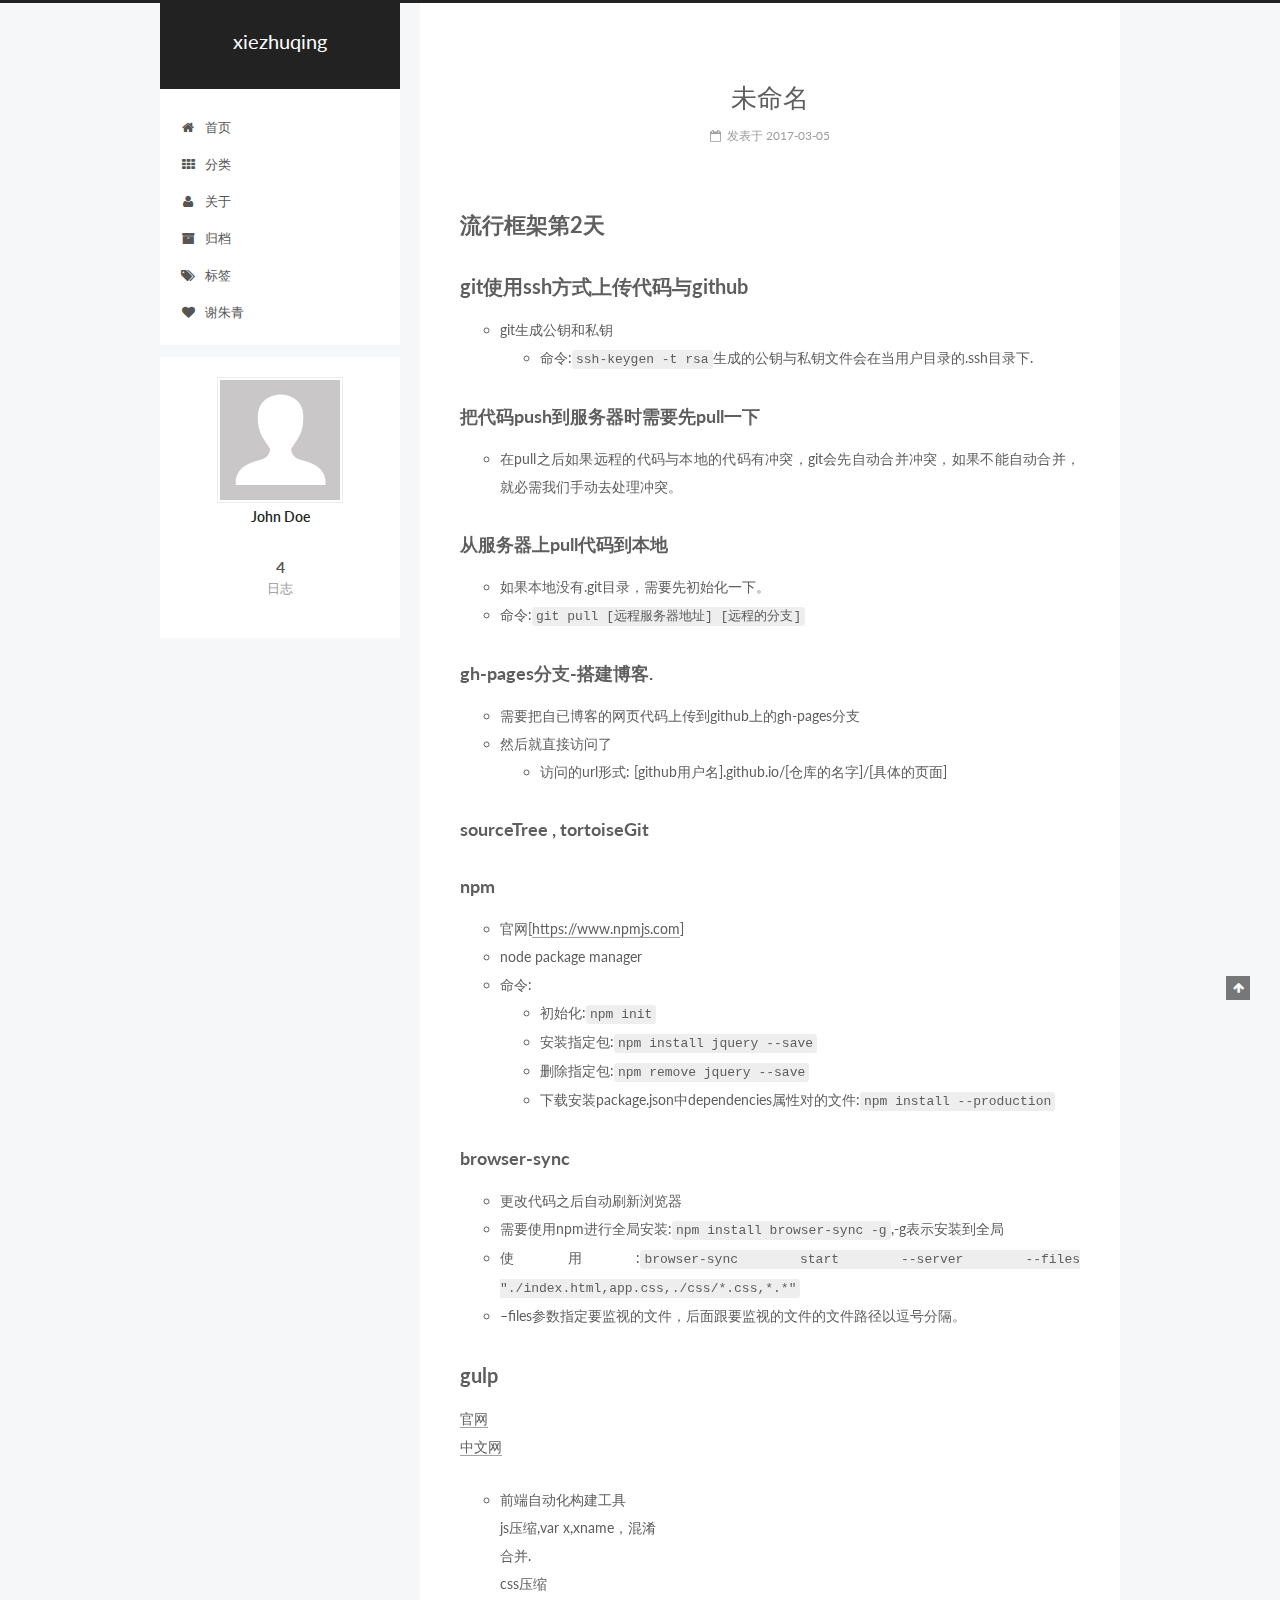
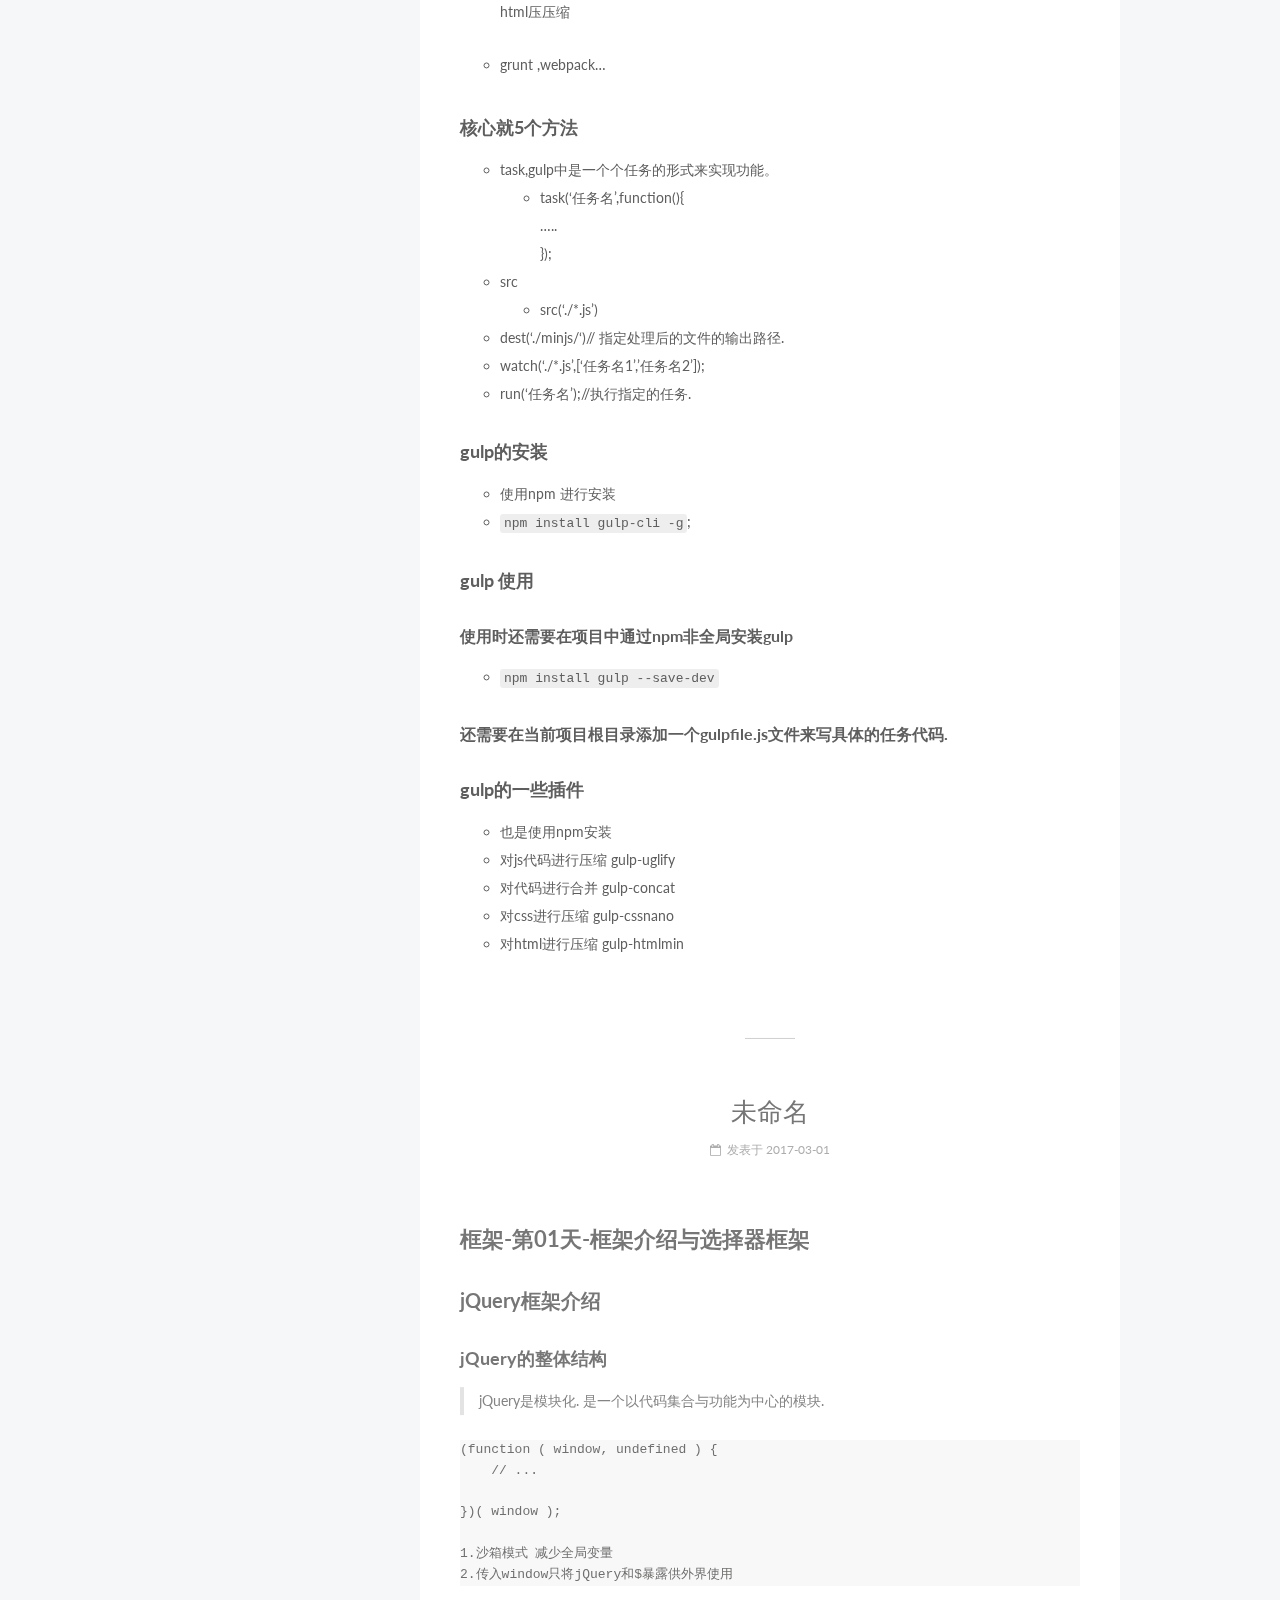
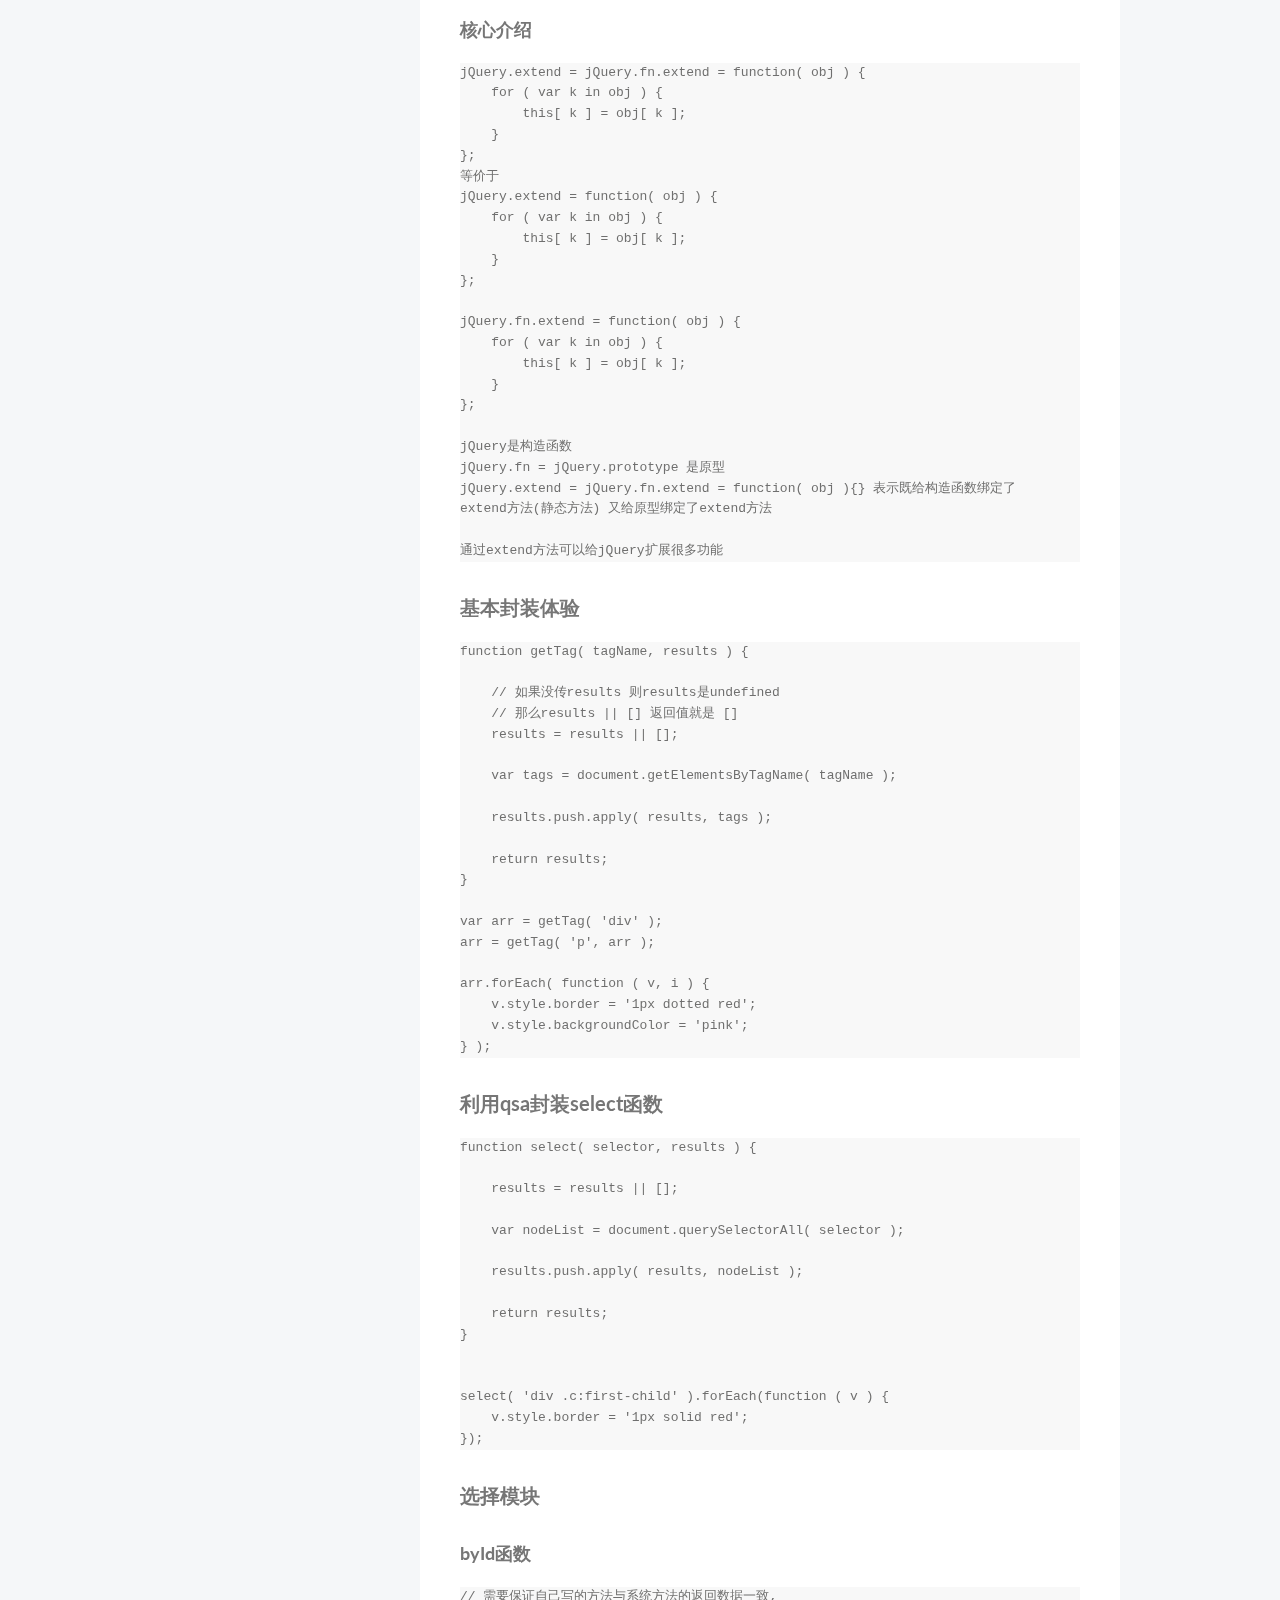
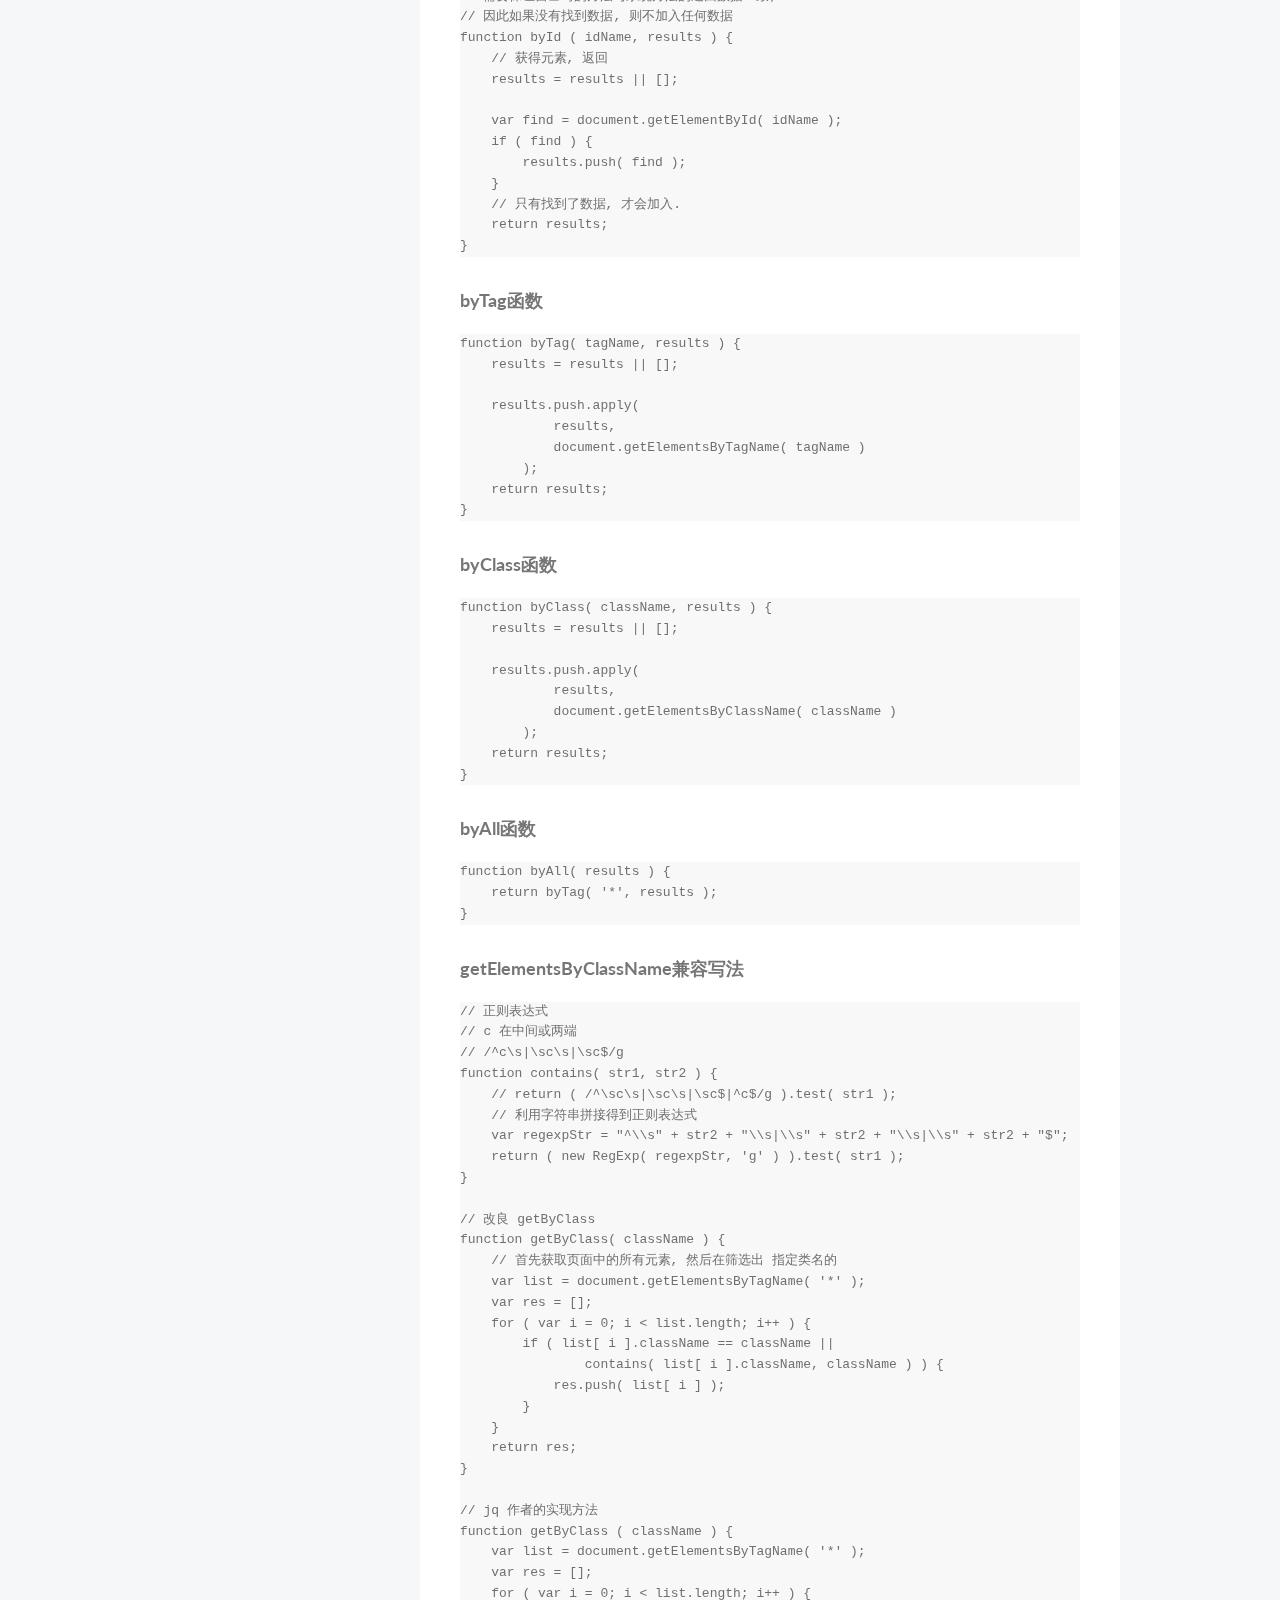
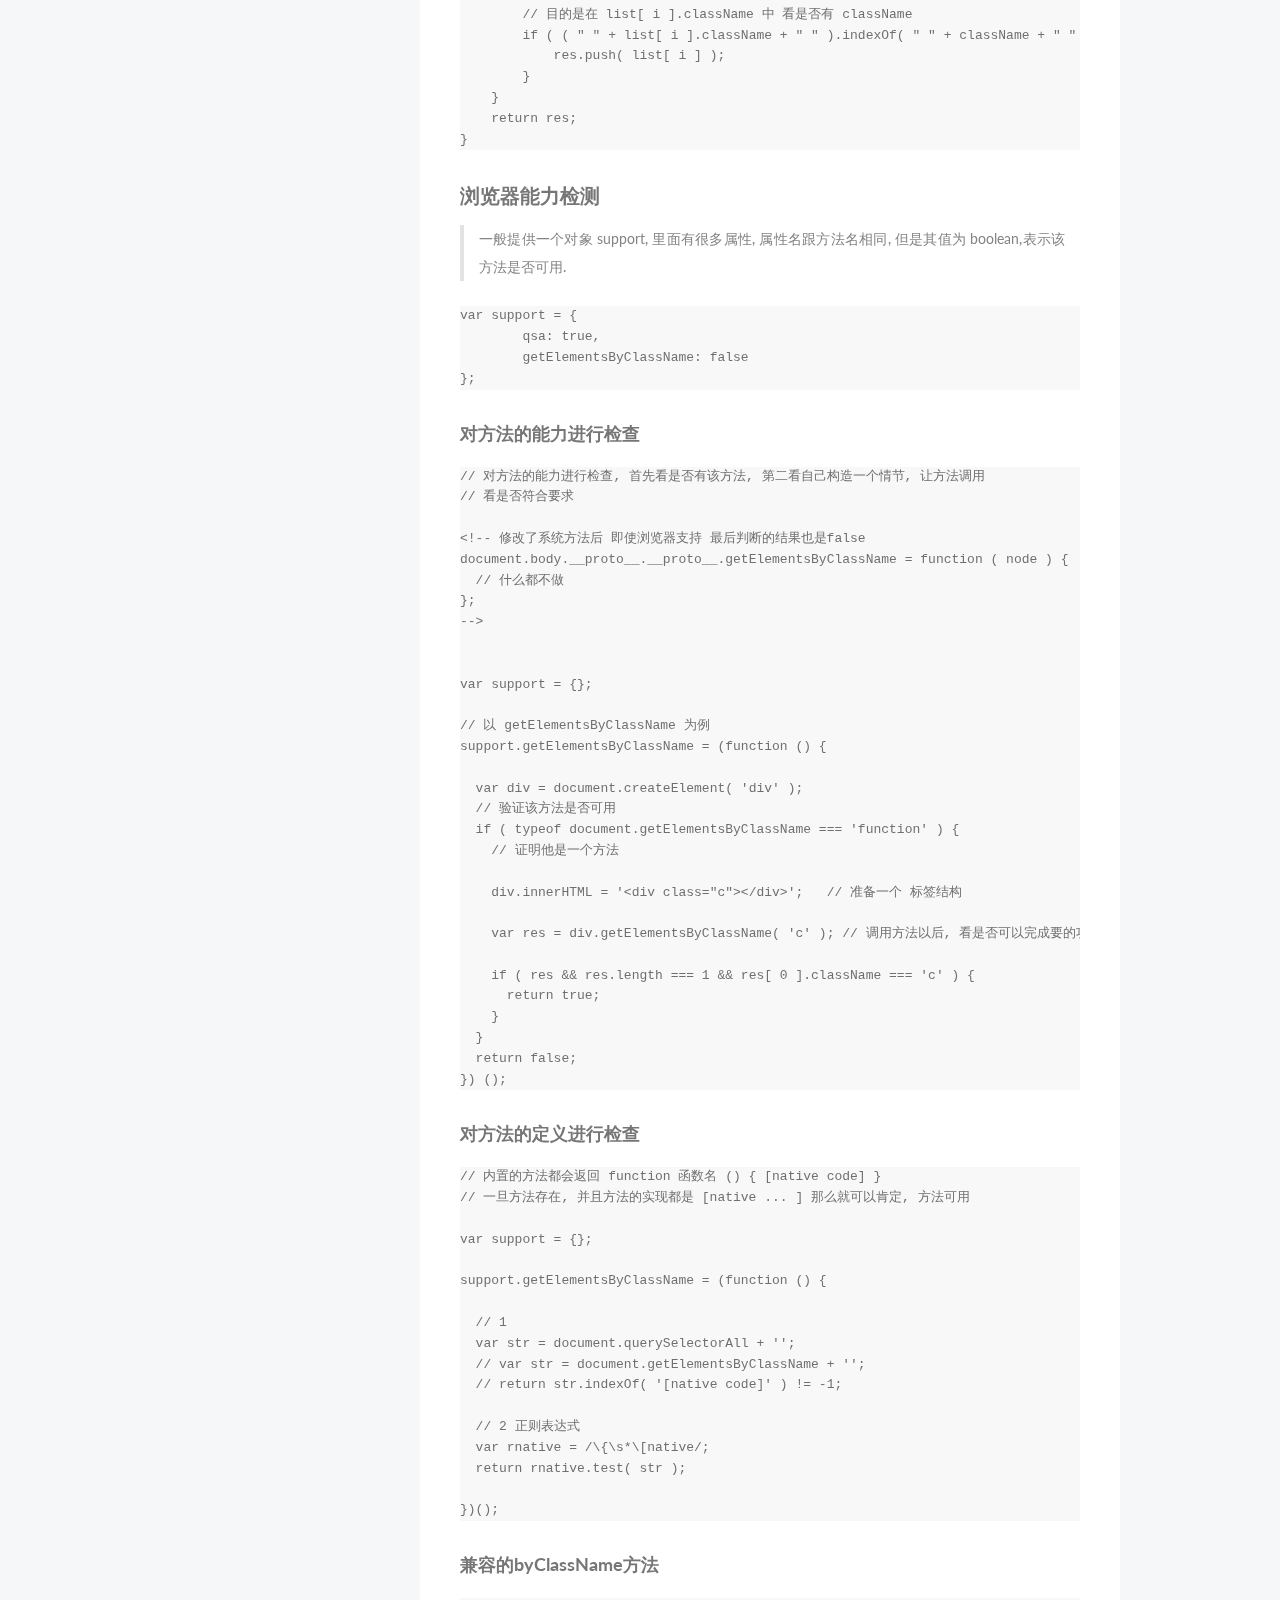
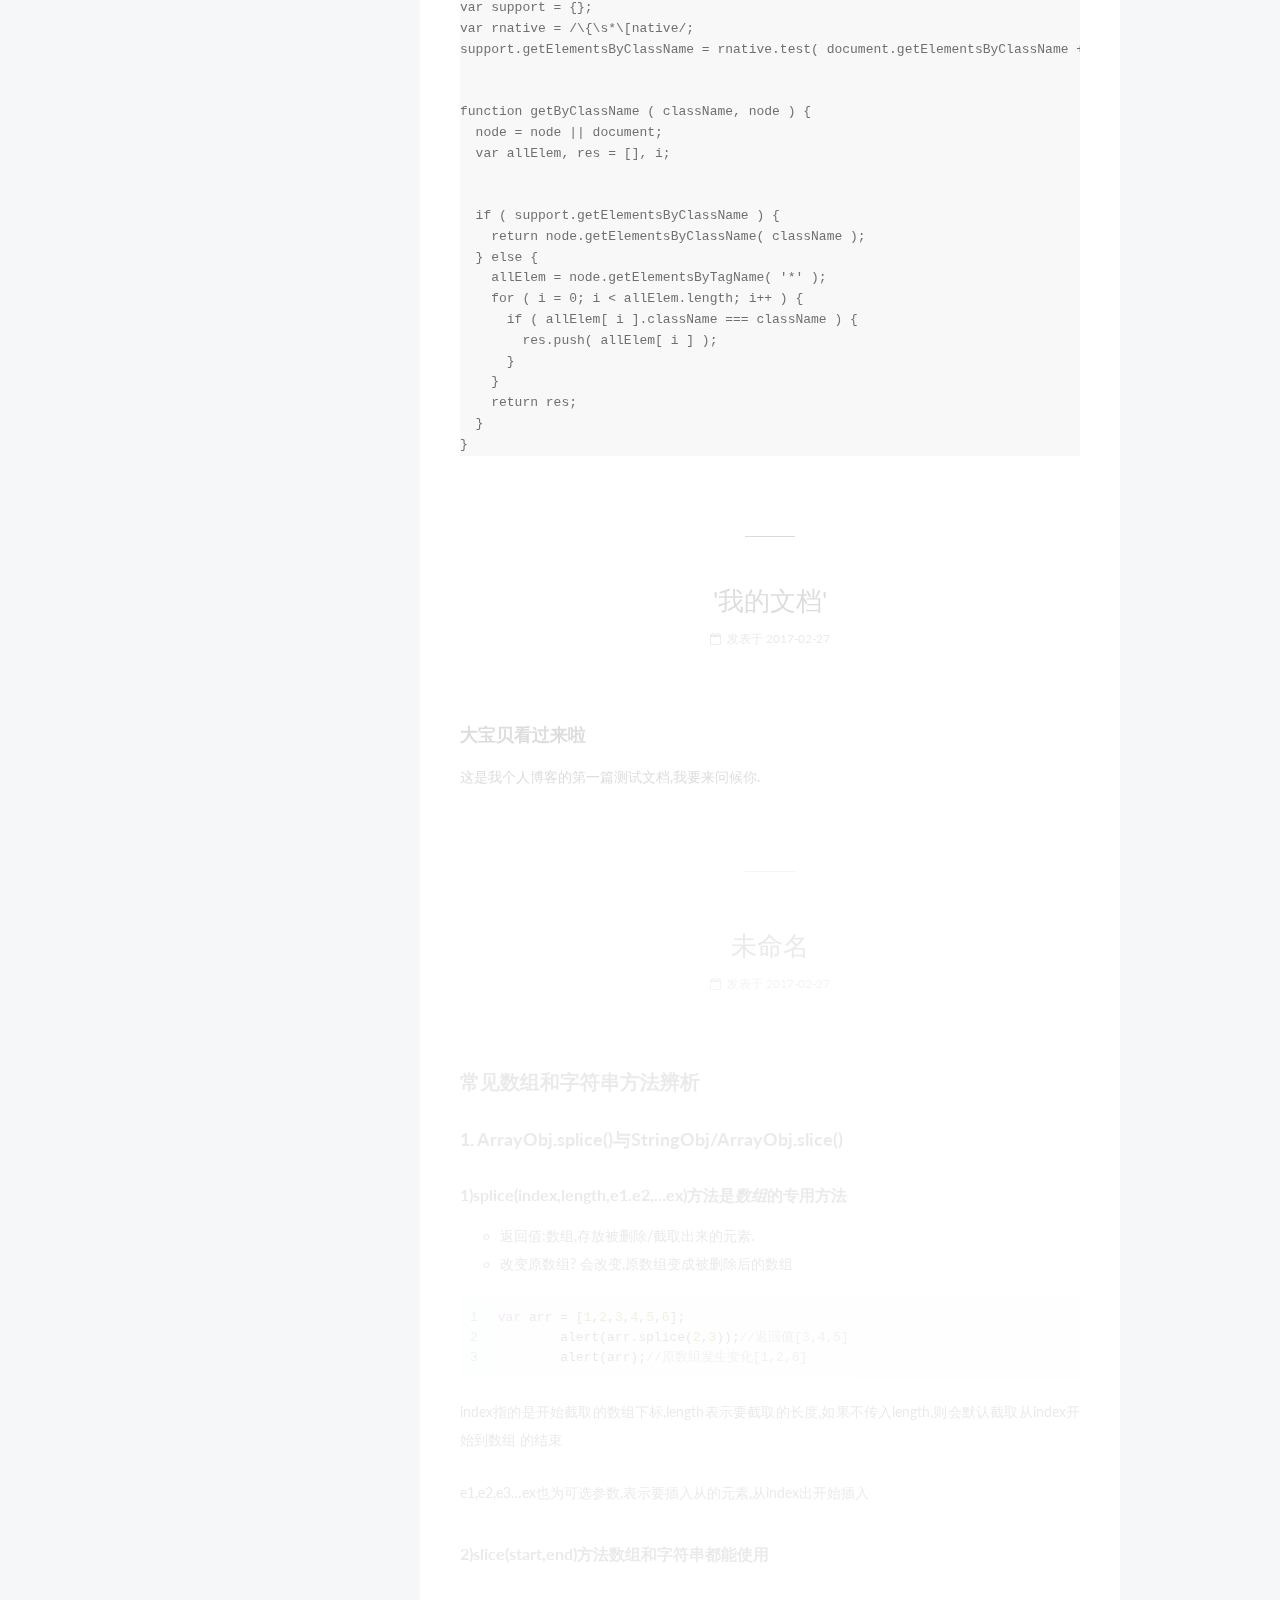
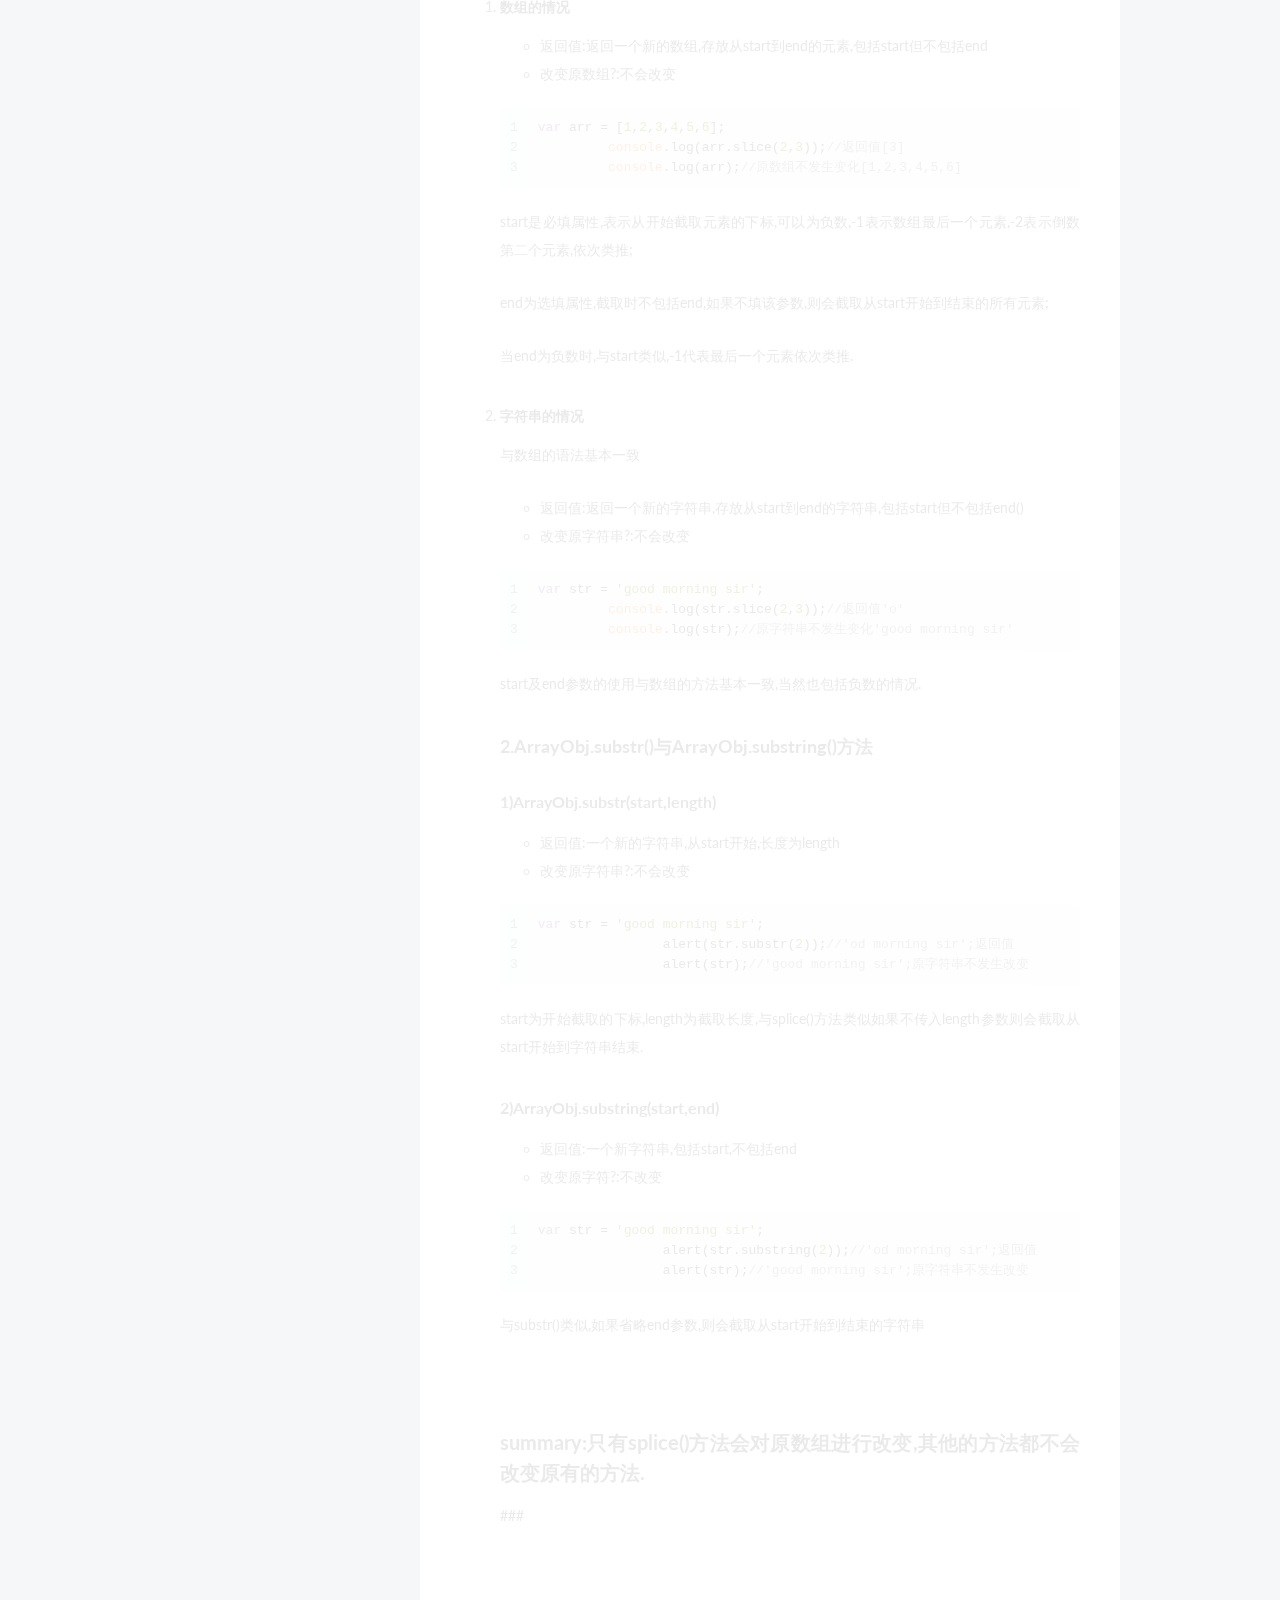
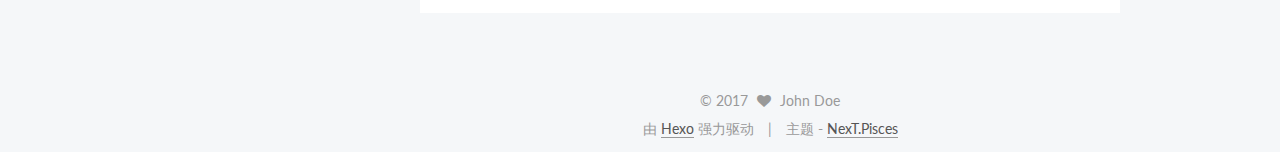
==== commit f641849c: "Site updated: 2017-03-05 21:35:08" ====
--- a/index.html
+++ b/index.html
@@ -277,6 +277,526 @@
   
 
   <article class="post post-type-normal " itemscope itemtype="http://schema.org/Article">
+    <link itemprop="mainEntityOfPage" href="http://yoursite.com/2017/03/05/笔记/">
+
+    <span hidden itemprop="author" itemscope itemtype="http://schema.org/Person">
+      <meta itemprop="name" content="John Doe">
+      <meta itemprop="description" content="">
+      <meta itemprop="image" content="/images/avatar.gif">
+    </span>
+
+    <span hidden itemprop="publisher" itemscope itemtype="http://schema.org/Organization">
+      <meta itemprop="name" content="xiezhuqing">
+    </span>
+
+    
+      <header class="post-header">
+
+        
+        
+          <h1 class="post-title" itemprop="name headline">
+            
+            
+              
+                
+                <a class="post-title-link" href="/2017/03/05/笔记/" itemprop="url">
+                  未命名
+                </a>
+              
+            
+          </h1>
+        
+
+        <div class="post-meta">
+          <span class="post-time">
+            
+              <span class="post-meta-item-icon">
+                <i class="fa fa-calendar-o"></i>
+              </span>
+              
+                <span class="post-meta-item-text">发表于</span>
+              
+              <time title="创建于" itemprop="dateCreated datePublished" datetime="2017-03-05T21:34:49+08:00">
+                2017-03-05
+              </time>
+            
+
+            
+
+            
+          </span>
+
+          
+
+          
+            
+          
+
+          
+          
+
+          
+
+          
+
+          
+
+        </div>
+      </header>
+    
+
+
+    <div class="post-body" itemprop="articleBody">
+
+      
+      
+
+      
+        
+          
+            <h1 id="流行框架第2天"><a href="#流行框架第2天" class="headerlink" title="流行框架第2天"></a>流行框架第2天</h1><h2 id="git使用ssh方式上传代码与github"><a href="#git使用ssh方式上传代码与github" class="headerlink" title="git使用ssh方式上传代码与github"></a>git使用ssh方式上传代码与github</h2><ul>
+<li>git生成公钥和私钥<ul>
+<li>命令:<code>ssh-keygen -t rsa</code>生成的公钥与私钥文件会在当用户目录的.ssh目录下.</li>
+</ul>
+</li>
+</ul>
+<h3 id="把代码push到服务器时需要先pull一下"><a href="#把代码push到服务器时需要先pull一下" class="headerlink" title="把代码push到服务器时需要先pull一下"></a>把代码push到服务器时需要先pull一下</h3><ul>
+<li>在pull之后如果远程的代码与本地的代码有冲突，git会先自动合并冲突，如果不能自动合并，就必需我们手动去处理冲突。</li>
+</ul>
+<h3 id="从服务器上pull代码到本地"><a href="#从服务器上pull代码到本地" class="headerlink" title="从服务器上pull代码到本地"></a>从服务器上pull代码到本地</h3><ul>
+<li>如果本地没有.git目录，需要先初始化一下。</li>
+<li>命令:<code>git pull [远程服务器地址] [远程的分支]</code></li>
+</ul>
+<h3 id="gh-pages分支-搭建博客"><a href="#gh-pages分支-搭建博客" class="headerlink" title="gh-pages分支-搭建博客."></a>gh-pages分支-搭建博客.</h3><ul>
+<li>需要把自已博客的网页代码上传到github上的gh-pages分支</li>
+<li>然后就直接访问了<ul>
+<li>访问的url形式: [github用户名].github.io/[仓库的名字]/[具体的页面]</li>
+</ul>
+</li>
+</ul>
+<h3 id="sourceTree-tortoiseGit"><a href="#sourceTree-tortoiseGit" class="headerlink" title="sourceTree , tortoiseGit"></a>sourceTree , tortoiseGit</h3><h3 id="npm"><a href="#npm" class="headerlink" title="npm"></a>npm</h3><ul>
+<li>官网[<a href="https://www.npmjs.com" target="_blank" rel="external">https://www.npmjs.com</a>]</li>
+<li>node package manager</li>
+<li>命令:<ul>
+<li>初始化:<code>npm init</code></li>
+<li>安装指定包:<code>npm install jquery --save</code></li>
+<li>删除指定包:<code>npm remove jquery --save</code></li>
+<li>下载安装package.json中dependencies属性对的文件:<code>npm install --production</code></li>
+</ul>
+</li>
+</ul>
+<h3 id="browser-sync"><a href="#browser-sync" class="headerlink" title="browser-sync"></a>browser-sync</h3><ul>
+<li>更改代码之后自动刷新浏览器</li>
+<li>需要使用npm进行全局安装:<code>npm install browser-sync -g</code>,-g表示安装到全局</li>
+<li>使用:<code>browser-sync start --server --files &quot;./index.html,app.css,./css/*.css,*.*&quot;</code></li>
+<li>–files参数指定要监视的文件，后面跟要监视的文件的文件路径以逗号分隔。</li>
+</ul>
+<h2 id="gulp"><a href="#gulp" class="headerlink" title="gulp"></a>gulp</h2><p>  <a href="http://www.gulpjs.com" target="_blank" rel="external">官网</a><br>  <a href="http://www.gulpjs.com.cn" target="_blank" rel="external">中文网</a></p>
+<ul>
+<li><p>前端自动化构建工具<br>js压缩,var x,xname，混淆<br>合并.<br>css压缩<br>html压压缩</p>
+</li>
+<li><p>grunt ,webpack…</p>
+</li>
+</ul>
+<h3 id="核心就5个方法"><a href="#核心就5个方法" class="headerlink" title="核心就5个方法"></a>核心就5个方法</h3><ul>
+<li>task,gulp中是一个个任务的形式来实现功能。<ul>
+<li>task(‘任务名’,function(){<br>…..<br>});</li>
+</ul>
+</li>
+<li>src<ul>
+<li>src(‘./*.js’)</li>
+</ul>
+</li>
+<li>dest(‘./minjs/‘)// 指定处理后的文件的输出路径.</li>
+<li>watch(‘./*.js’,[‘任务名1’,’任务名2’]);</li>
+<li>run(‘任务名’);//执行指定的任务.</li>
+</ul>
+<h3 id="gulp的安装"><a href="#gulp的安装" class="headerlink" title="gulp的安装"></a>gulp的安装</h3><ul>
+<li>使用npm 进行安装</li>
+<li><code>npm install gulp-cli -g</code>;</li>
+</ul>
+<h3 id="gulp-使用"><a href="#gulp-使用" class="headerlink" title="gulp 使用"></a>gulp 使用</h3><h4 id="使用时还需要在项目中通过npm非全局安装gulp"><a href="#使用时还需要在项目中通过npm非全局安装gulp" class="headerlink" title="使用时还需要在项目中通过npm非全局安装gulp"></a>使用时还需要在项目中通过npm非全局安装gulp</h4><ul>
+<li><code>npm install gulp --save-dev</code></li>
+</ul>
+<h4 id="还需要在当前项目根目录添加一个gulpfile-js文件来写具体的任务代码"><a href="#还需要在当前项目根目录添加一个gulpfile-js文件来写具体的任务代码" class="headerlink" title="还需要在当前项目根目录添加一个gulpfile.js文件来写具体的任务代码."></a>还需要在当前项目根目录添加一个gulpfile.js文件来写具体的任务代码.</h4><h3 id="gulp的一些插件"><a href="#gulp的一些插件" class="headerlink" title="gulp的一些插件"></a>gulp的一些插件</h3><ul>
+<li>也是使用npm安装</li>
+<li>对js代码进行压缩 gulp-uglify</li>
+<li>对代码进行合并 gulp-concat</li>
+<li>对css进行压缩 gulp-cssnano</li>
+<li>对html进行压缩 gulp-htmlmin</li>
+</ul>
+
+          
+        
+      
+    </div>
+
+    <div>
+      
+    </div>
+
+    <div>
+      
+    </div>
+
+
+    <footer class="post-footer">
+      
+
+      
+
+      
+
+      
+      
+        <div class="post-eof"></div>
+      
+    </footer>
+  </article>
+
+
+    
+      
+
+  
+
+  
+  
+  
+
+  <article class="post post-type-normal " itemscope itemtype="http://schema.org/Article">
+    <link itemprop="mainEntityOfPage" href="http://yoursite.com/2017/03/01/01/">
+
+    <span hidden itemprop="author" itemscope itemtype="http://schema.org/Person">
+      <meta itemprop="name" content="John Doe">
+      <meta itemprop="description" content="">
+      <meta itemprop="image" content="/images/avatar.gif">
+    </span>
+
+    <span hidden itemprop="publisher" itemscope itemtype="http://schema.org/Organization">
+      <meta itemprop="name" content="xiezhuqing">
+    </span>
+
+    
+      <header class="post-header">
+
+        
+        
+          <h1 class="post-title" itemprop="name headline">
+            
+            
+              
+                
+                <a class="post-title-link" href="/2017/03/01/01/" itemprop="url">
+                  未命名
+                </a>
+              
+            
+          </h1>
+        
+
+        <div class="post-meta">
+          <span class="post-time">
+            
+              <span class="post-meta-item-icon">
+                <i class="fa fa-calendar-o"></i>
+              </span>
+              
+                <span class="post-meta-item-text">发表于</span>
+              
+              <time title="创建于" itemprop="dateCreated datePublished" datetime="2017-03-01T10:18:56+08:00">
+                2017-03-01
+              </time>
+            
+
+            
+
+            
+          </span>
+
+          
+
+          
+            
+          
+
+          
+          
+
+          
+
+          
+
+          
+
+        </div>
+      </header>
+    
+
+
+    <div class="post-body" itemprop="articleBody">
+
+      
+      
+
+      
+        
+          
+            <h1 id="框架-第01天-框架介绍与选择器框架"><a href="#框架-第01天-框架介绍与选择器框架" class="headerlink" title="框架-第01天-框架介绍与选择器框架"></a>框架-第01天-框架介绍与选择器框架</h1><h2 id="jQuery框架介绍"><a href="#jQuery框架介绍" class="headerlink" title="jQuery框架介绍"></a>jQuery框架介绍</h2><h3 id="jQuery的整体结构"><a href="#jQuery的整体结构" class="headerlink" title="jQuery的整体结构"></a>jQuery的整体结构</h3><blockquote>
+<p>jQuery是模块化. 是一个以代码集合与功能为中心的模块.</p>
+</blockquote>
+<pre><code>(function ( window, undefined ) {
+    // ...
+
+})( window );
+
+1.沙箱模式 减少全局变量
+2.传入window只将jQuery和$暴露供外界使用
+</code></pre><h3 id="核心介绍"><a href="#核心介绍" class="headerlink" title="核心介绍"></a>核心介绍</h3><pre><code>jQuery.extend = jQuery.fn.extend = function( obj ) {
+    for ( var k in obj ) {
+        this[ k ] = obj[ k ];
+    }
+};
+等价于
+jQuery.extend = function( obj ) {
+    for ( var k in obj ) {
+        this[ k ] = obj[ k ];
+    }
+};
+
+jQuery.fn.extend = function( obj ) {
+    for ( var k in obj ) {
+        this[ k ] = obj[ k ];
+    }
+};
+
+jQuery是构造函数
+jQuery.fn = jQuery.prototype 是原型
+jQuery.extend = jQuery.fn.extend = function( obj ){} 表示既给构造函数绑定了
+extend方法(静态方法) 又给原型绑定了extend方法
+
+通过extend方法可以给jQuery扩展很多功能
+</code></pre><h2 id="基本封装体验"><a href="#基本封装体验" class="headerlink" title="基本封装体验"></a>基本封装体验</h2><pre><code>function getTag( tagName, results ) {
+
+    // 如果没传results 则results是undefined
+    // 那么results || [] 返回值就是 []
+    results = results || [];
+
+    var tags = document.getElementsByTagName( tagName );
+
+    results.push.apply( results, tags );
+
+    return results;
+}
+
+var arr = getTag( &apos;div&apos; );
+arr = getTag( &apos;p&apos;, arr );
+
+arr.forEach( function ( v, i ) {
+    v.style.border = &apos;1px dotted red&apos;;
+    v.style.backgroundColor = &apos;pink&apos;;
+} );
+</code></pre><h2 id="利用qsa封装select函数"><a href="#利用qsa封装select函数" class="headerlink" title="利用qsa封装select函数"></a>利用qsa封装select函数</h2><pre><code>function select( selector, results ) {
+
+    results = results || [];
+
+    var nodeList = document.querySelectorAll( selector );
+
+    results.push.apply( results, nodeList );
+
+    return results;
+}
+
+
+select( &apos;div .c:first-child&apos; ).forEach(function ( v ) {
+    v.style.border = &apos;1px solid red&apos;;
+});
+</code></pre><h2 id="选择模块"><a href="#选择模块" class="headerlink" title="选择模块"></a>选择模块</h2><h3 id="byId函数"><a href="#byId函数" class="headerlink" title="byId函数"></a>byId函数</h3><pre><code>// 需要保证自己写的方法与系统方法的返回数据一致, 
+// 因此如果没有找到数据, 则不加入任何数据
+function byId ( idName, results ) {
+    // 获得元素, 返回
+    results = results || [];
+
+    var find = document.getElementById( idName );
+    if ( find ) {
+        results.push( find );    
+    }
+    // 只有找到了数据, 才会加入.
+    return results;
+} 
+</code></pre><h3 id="byTag函数"><a href="#byTag函数" class="headerlink" title="byTag函数"></a>byTag函数</h3><pre><code>function byTag( tagName, results ) {
+    results = results || [];
+
+    results.push.apply( 
+            results, 
+            document.getElementsByTagName( tagName )
+        );
+    return results;
+}
+</code></pre><h3 id="byClass函数"><a href="#byClass函数" class="headerlink" title="byClass函数"></a>byClass函数</h3><pre><code>function byClass( className, results ) {
+    results = results || [];
+
+    results.push.apply( 
+            results, 
+            document.getElementsByClassName( className )
+        );
+    return results;
+}
+</code></pre><h3 id="byAll函数"><a href="#byAll函数" class="headerlink" title="byAll函数"></a>byAll函数</h3><pre><code>function byAll( results ) {
+    return byTag( &apos;*&apos;, results );
+}
+</code></pre><h3 id="getElementsByClassName兼容写法"><a href="#getElementsByClassName兼容写法" class="headerlink" title="getElementsByClassName兼容写法"></a>getElementsByClassName兼容写法</h3><pre><code>// 正则表达式
+// c 在中间或两端
+// /^c\s|\sc\s|\sc$/g
+function contains( str1, str2 ) {
+    // return ( /^\sc\s|\sc\s|\sc$|^c$/g ).test( str1 );
+    // 利用字符串拼接得到正则表达式
+    var regexpStr = &quot;^\\s&quot; + str2 + &quot;\\s|\\s&quot; + str2 + &quot;\\s|\\s&quot; + str2 + &quot;$&quot;;
+    return ( new RegExp( regexpStr, &apos;g&apos; ) ).test( str1 );
+}
+
+// 改良 getByClass
+function getByClass( className ) {
+    // 首先获取页面中的所有元素, 然后在筛选出 指定类名的
+    var list = document.getElementsByTagName( &apos;*&apos; );
+    var res = [];
+    for ( var i = 0; i &lt; list.length; i++ ) {
+        if ( list[ i ].className == className || 
+                contains( list[ i ].className, className ) ) {
+            res.push( list[ i ] );
+        }
+    } 
+    return res;
+}
+
+// jq 作者的实现方法
+function getByClass ( className ) {
+    var list = document.getElementsByTagName( &apos;*&apos; );
+    var res = [];
+    for ( var i = 0; i &lt; list.length; i++ ) {
+        // 目的是在 list[ i ].className 中 看是否有 className
+        if ( ( &quot; &quot; + list[ i ].className + &quot; &quot; ).indexOf( &quot; &quot; + className + &quot; &quot; ) &gt; -1 ) {
+            res.push( list[ i ] );
+        }
+    } 
+    return res;
+}
+</code></pre><h2 id="浏览器能力检测"><a href="#浏览器能力检测" class="headerlink" title="浏览器能力检测"></a>浏览器能力检测</h2><blockquote>
+<p>一般提供一个对象 support, 里面有很多属性, 属性名跟方法名相同, 但是其值为 boolean,表示该方法是否可用.</p>
+</blockquote>
+<pre><code>var support = {
+        qsa: true,
+        getElementsByClassName: false
+};
+</code></pre><h3 id="对方法的能力进行检查"><a href="#对方法的能力进行检查" class="headerlink" title="对方法的能力进行检查"></a>对方法的能力进行检查</h3><pre><code>// 对方法的能力进行检查, 首先看是否有该方法, 第二看自己构造一个情节, 让方法调用
+// 看是否符合要求
+
+&lt;!-- 修改了系统方法后 即使浏览器支持 最后判断的结果也是false
+document.body.__proto__.__proto__.getElementsByClassName = function ( node ) {
+  // 什么都不做
+};
+--&gt;
+
+
+var support = {};
+
+// 以 getElementsByClassName 为例
+support.getElementsByClassName = (function () {
+
+  var div = document.createElement( &apos;div&apos; );
+  // 验证该方法是否可用
+  if ( typeof document.getElementsByClassName === &apos;function&apos; ) {
+    // 证明他是一个方法
+
+    div.innerHTML = &apos;&lt;div class=&quot;c&quot;&gt;&lt;/div&gt;&apos;;   // 准备一个 标签结构
+
+    var res = div.getElementsByClassName( &apos;c&apos; ); // 调用方法以后, 看是否可以完成要的功能
+
+    if ( res &amp;&amp; res.length === 1 &amp;&amp; res[ 0 ].className === &apos;c&apos; ) {
+      return true;
+    }
+  }
+  return false;
+}) ();
+</code></pre><h3 id="对方法的定义进行检查"><a href="#对方法的定义进行检查" class="headerlink" title="对方法的定义进行检查"></a>对方法的定义进行检查</h3><pre><code>// 内置的方法都会返回 function 函数名 () { [native code] }
+// 一旦方法存在, 并且方法的实现都是 [native ... ] 那么就可以肯定, 方法可用
+
+var support = {};
+
+support.getElementsByClassName = (function () {
+
+  // 1
+  var str = document.querySelectorAll + &apos;&apos;;
+  // var str = document.getElementsByClassName + &apos;&apos;;
+  // return str.indexOf( &apos;[native code]&apos; ) != -1;
+
+  // 2 正则表达式
+  var rnative = /\{\s*\[native/;
+  return rnative.test( str );
+
+})();
+</code></pre><h3 id="兼容的byClassName方法"><a href="#兼容的byClassName方法" class="headerlink" title="兼容的byClassName方法"></a>兼容的byClassName方法</h3><pre><code>var support = {};
+var rnative = /\{\s*\[native/;
+support.getElementsByClassName = rnative.test( document.getElementsByClassName + &apos;&apos; );
+
+
+function getByClassName ( className, node ) {
+  node = node || document;
+  var allElem, res = [], i;
+
+
+  if ( support.getElementsByClassName ) {
+    return node.getElementsByClassName( className );
+  } else {
+    allElem = node.getElementsByTagName( &apos;*&apos; );
+    for ( i = 0; i &lt; allElem.length; i++ ) {
+      if ( allElem[ i ].className === className ) {
+        res.push( allElem[ i ] );
+      }
+    }
+    return res;
+  }
+}
+</code></pre>
+          
+        
+      
+    </div>
+
+    <div>
+      
+    </div>
+
+    <div>
+      
+    </div>
+
+
+    <footer class="post-footer">
+      
+
+      
+
+      
+
+      
+      
+        <div class="post-eof"></div>
+      
+    </footer>
+  </article>
+
+
+    
+      
+
+  
+
+  
+  
+  
+
+  <article class="post post-type-normal " itemscope itemtype="http://schema.org/Article">
     <link itemprop="mainEntityOfPage" href="http://yoursite.com/2017/02/27/我的文档/">
 
     <span hidden itemprop="author" itemscope itemtype="http://schema.org/Person">
@@ -588,7 +1108,7 @@
           
             <div class="site-state-item site-state-posts">
               <a href="/archives">
-                <span class="site-state-item-count">2</span>
+                <span class="site-state-item-count">4</span>
                 <span class="site-state-item-name">日志</span>
               </a>
             </div>
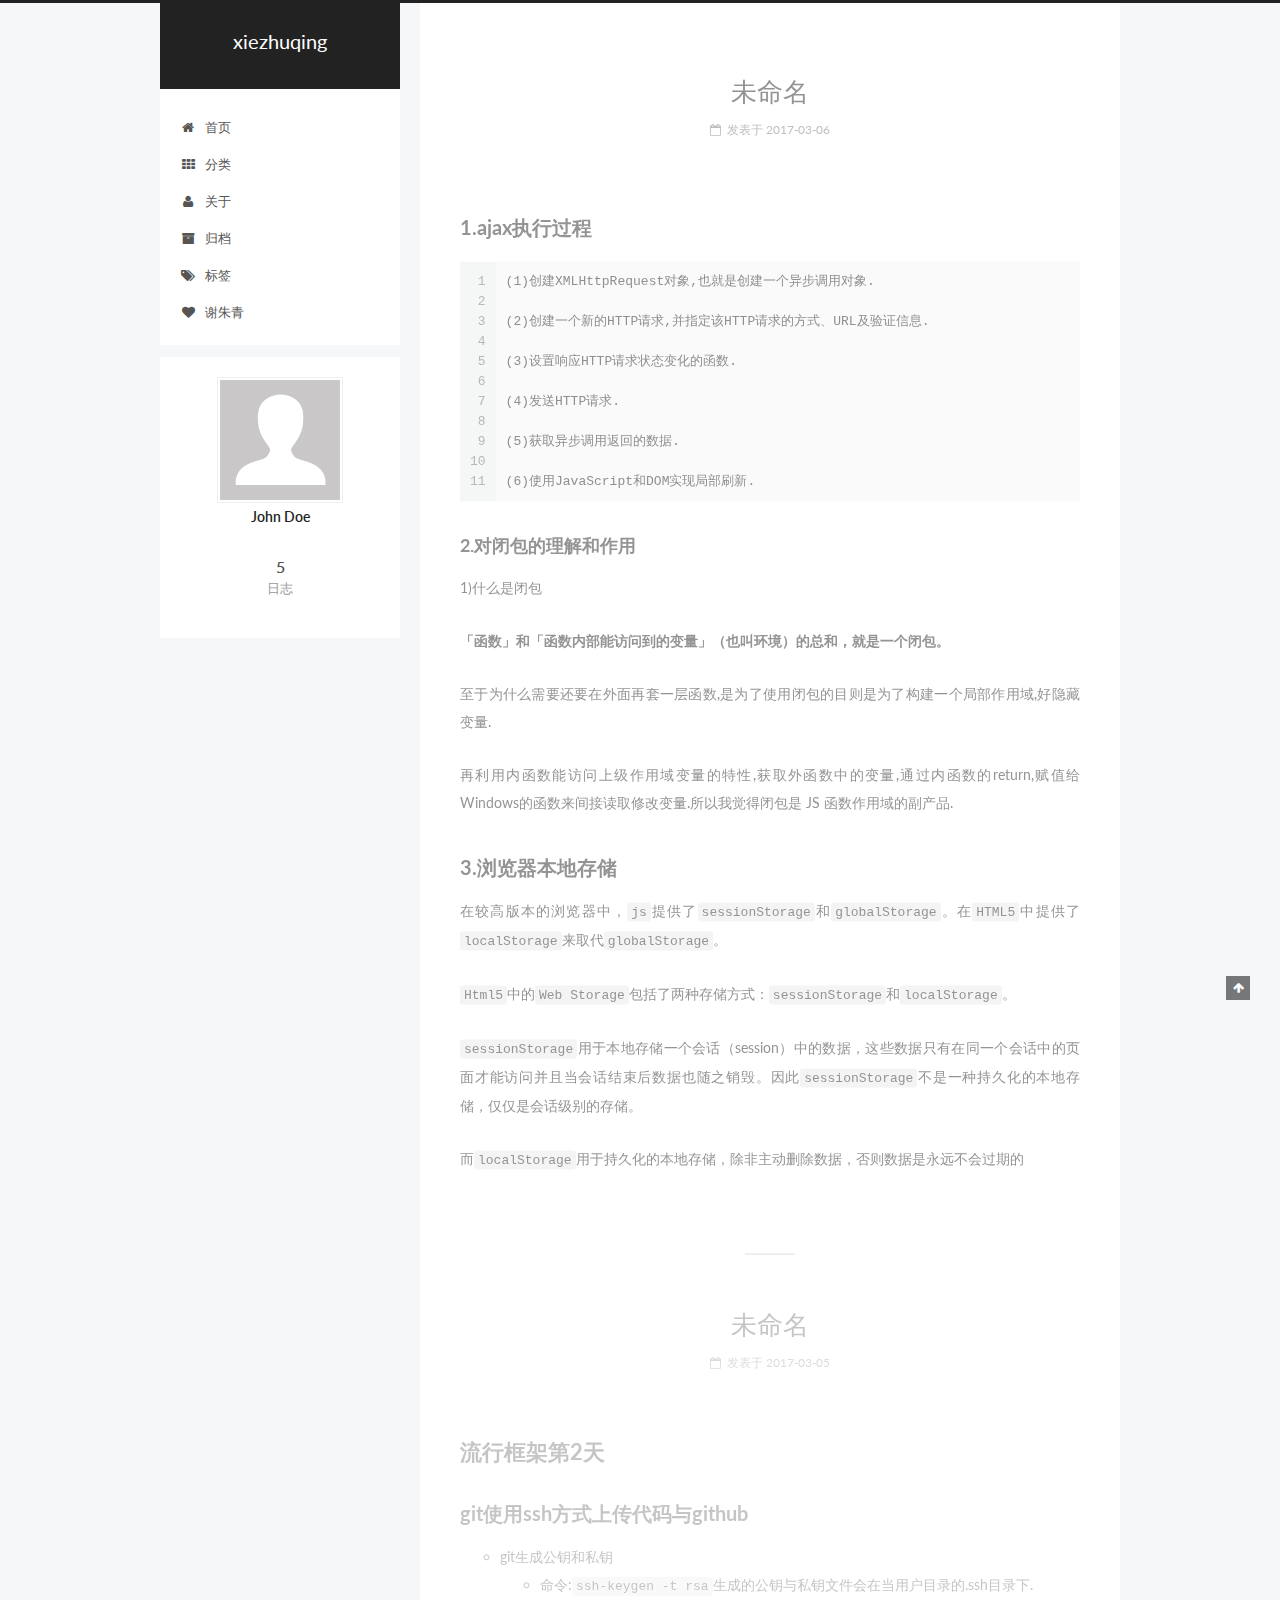
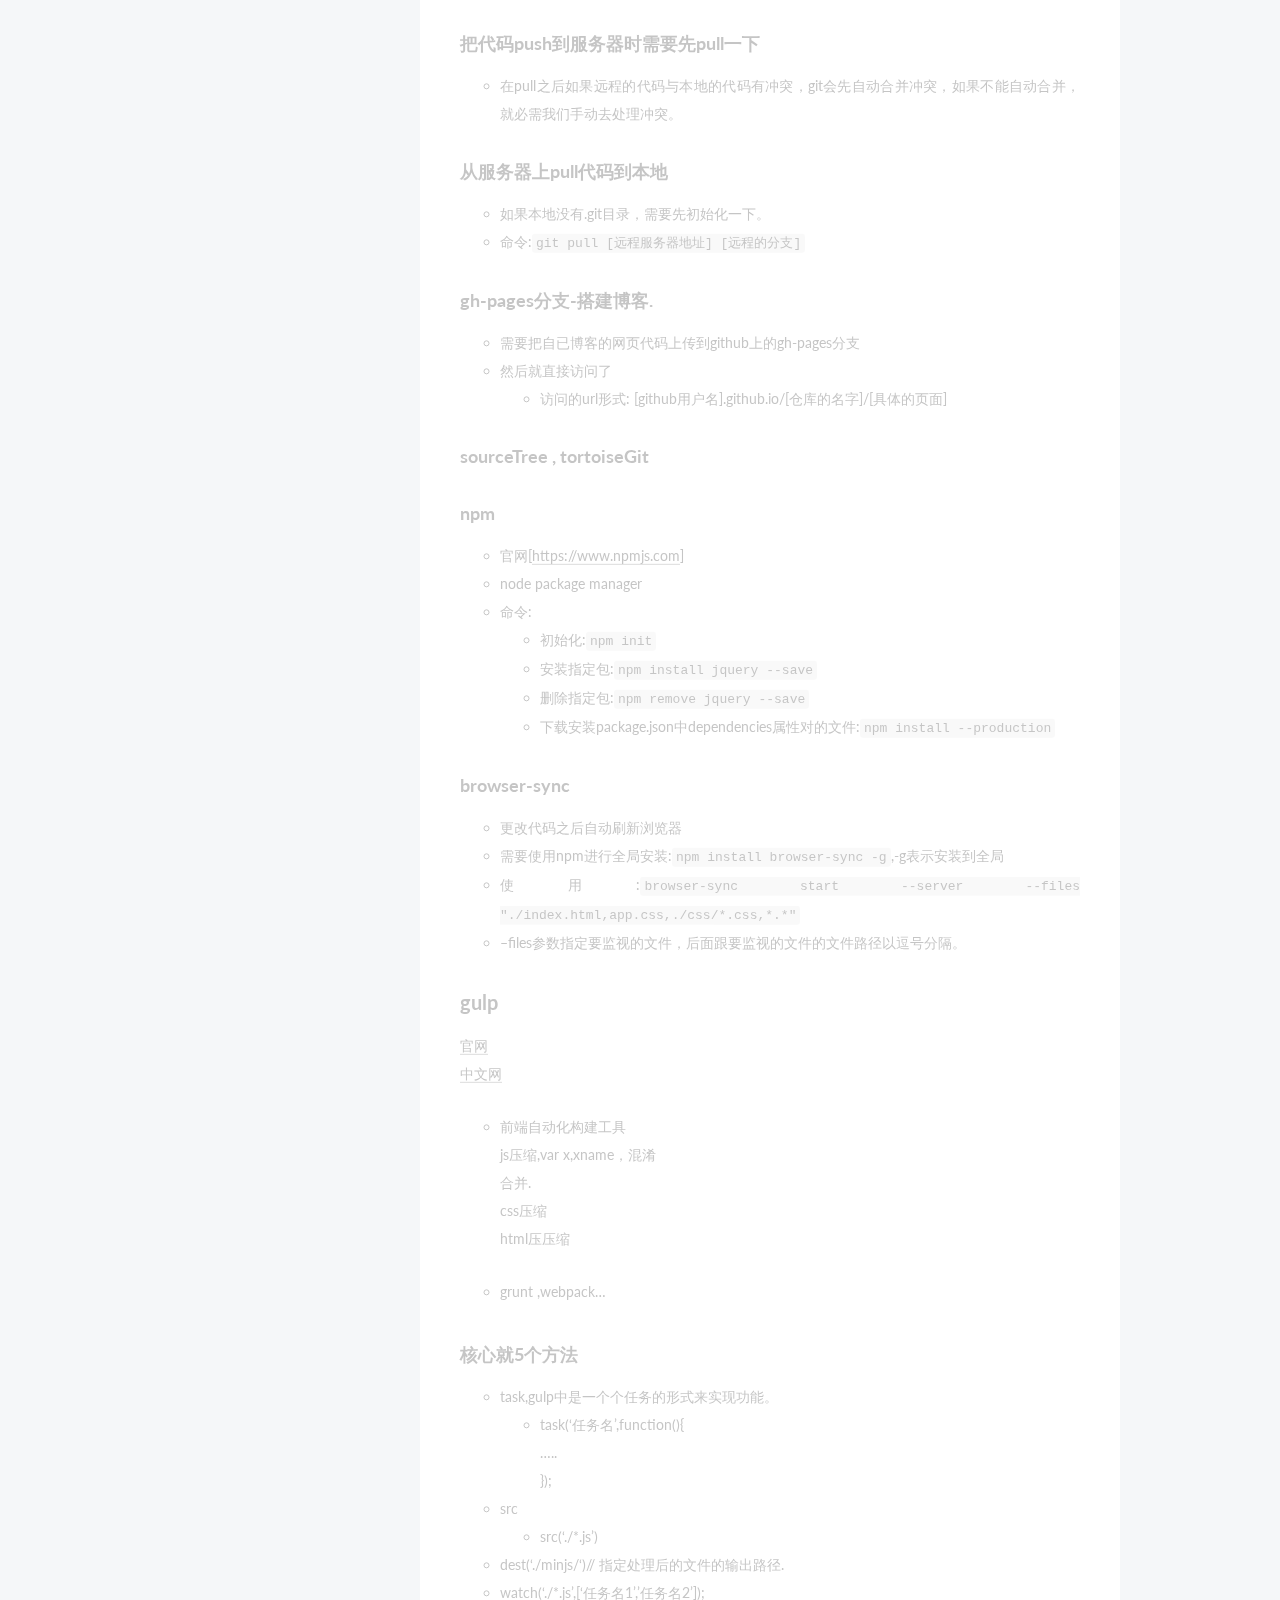
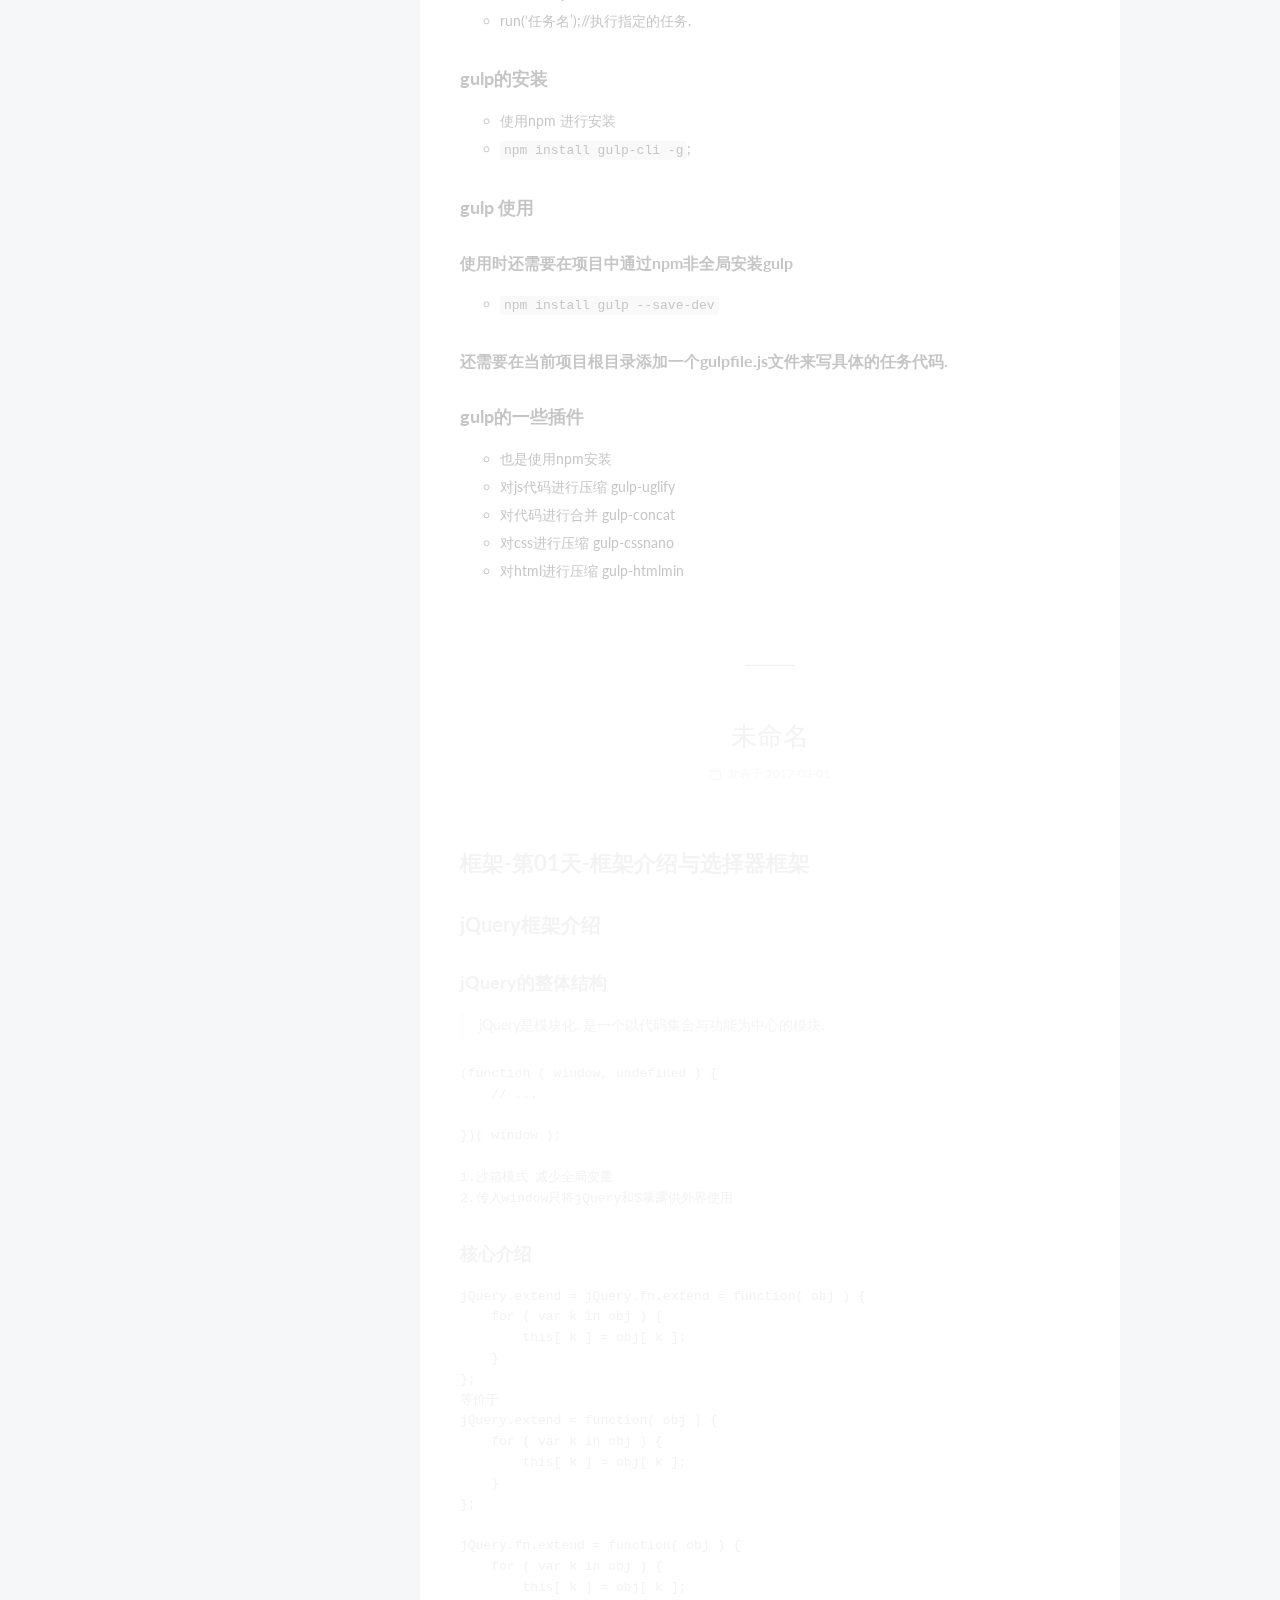
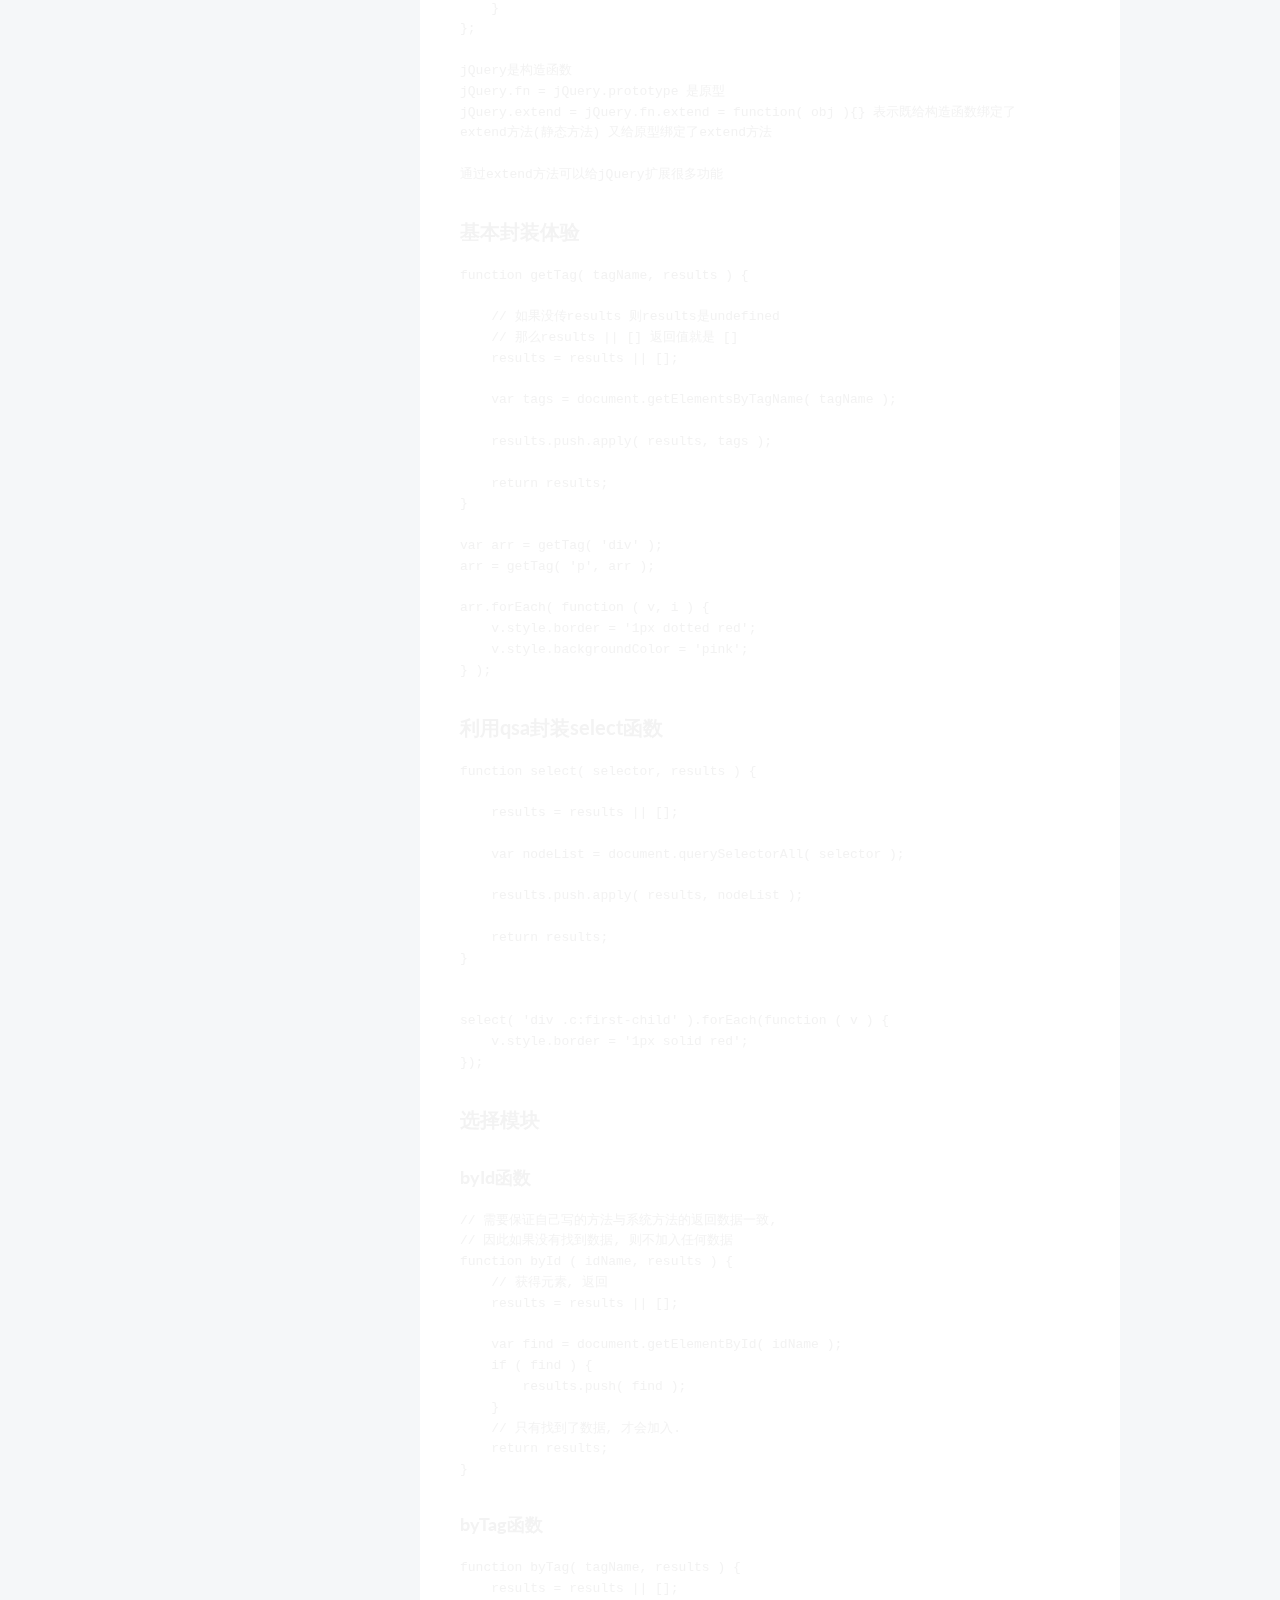
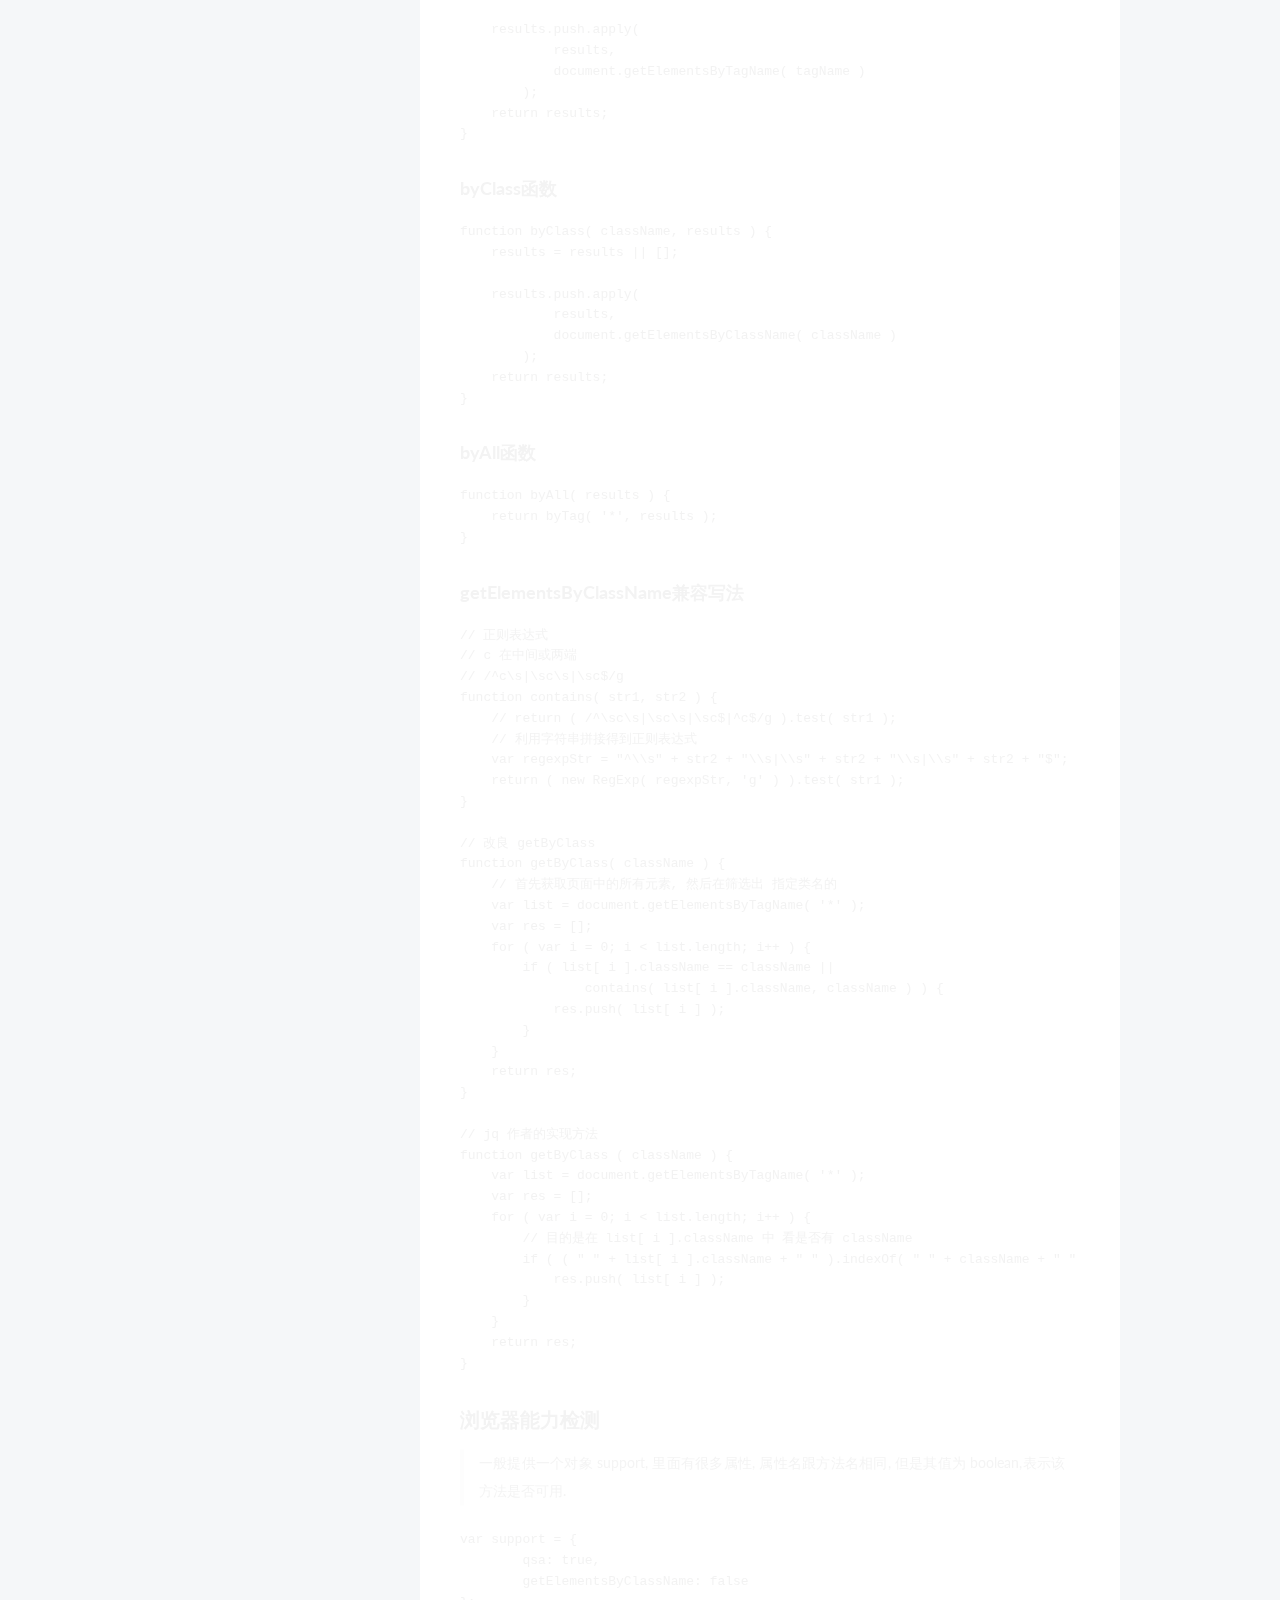
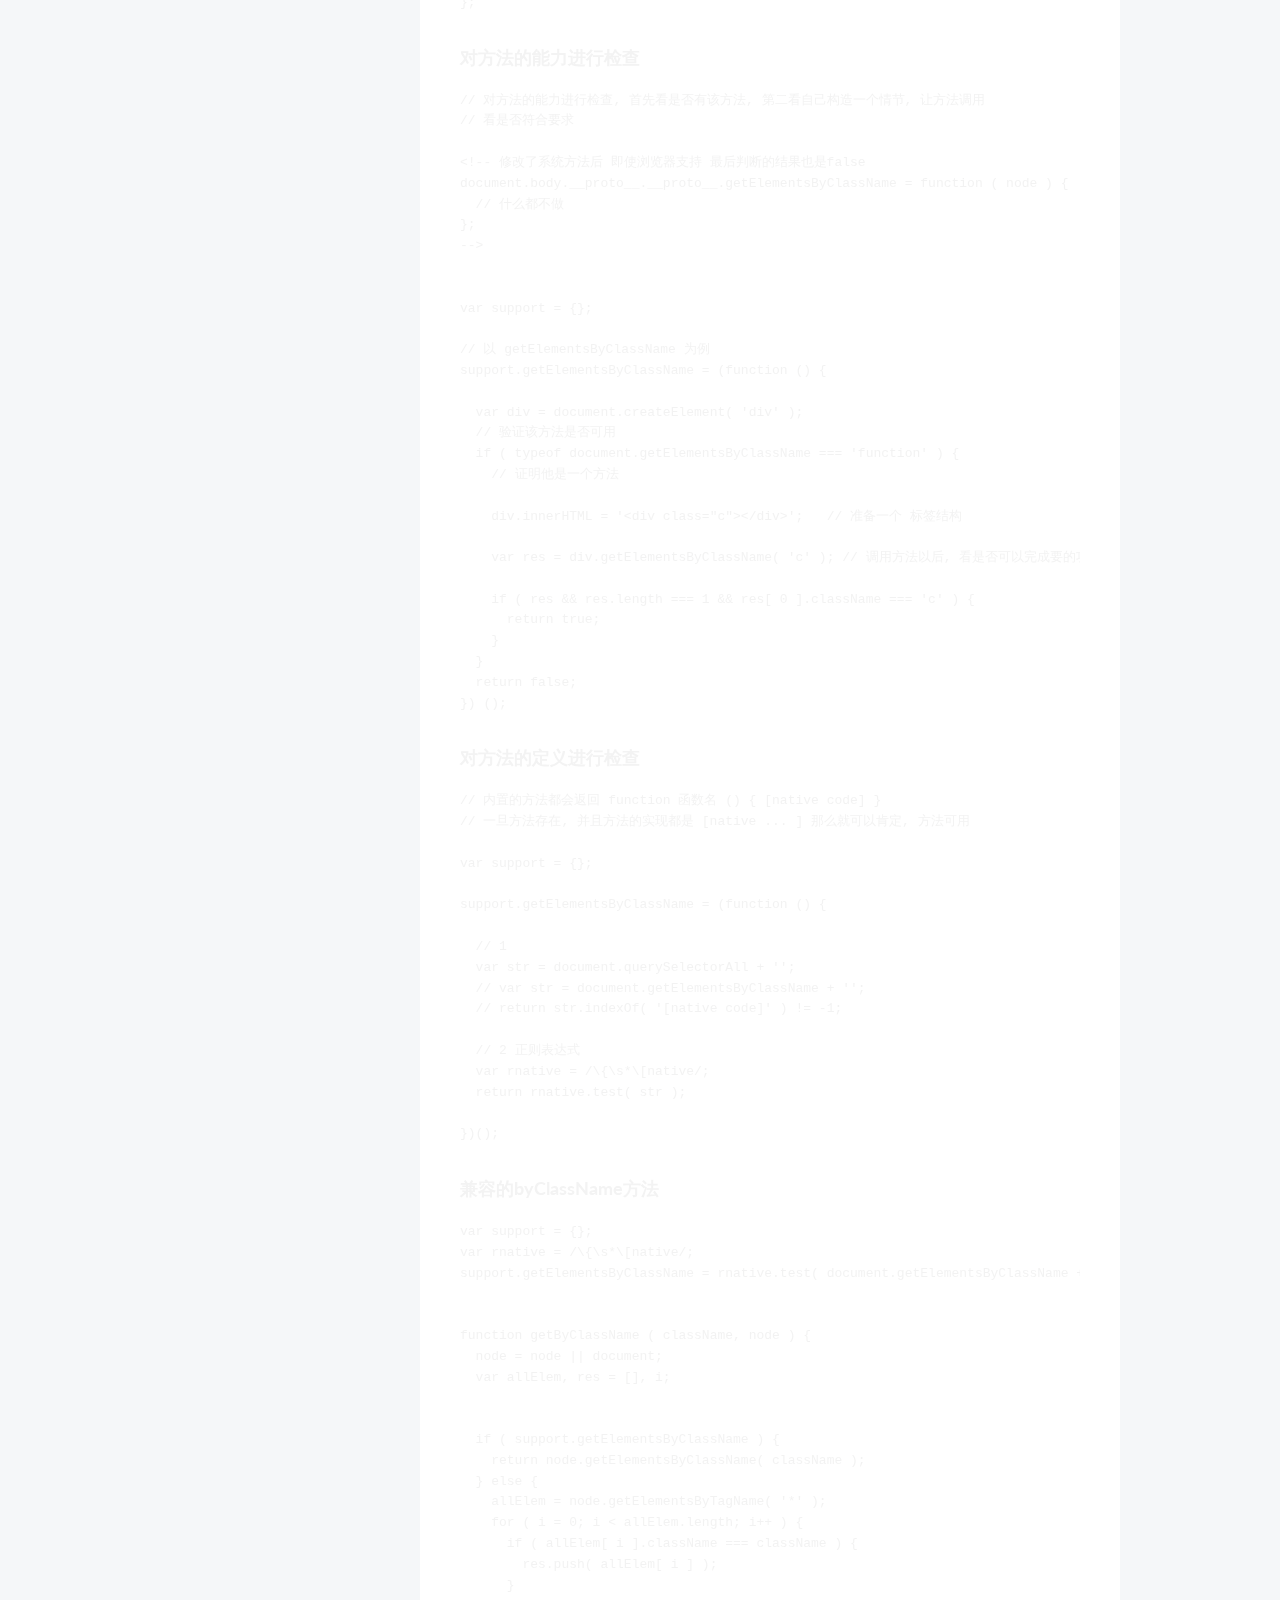
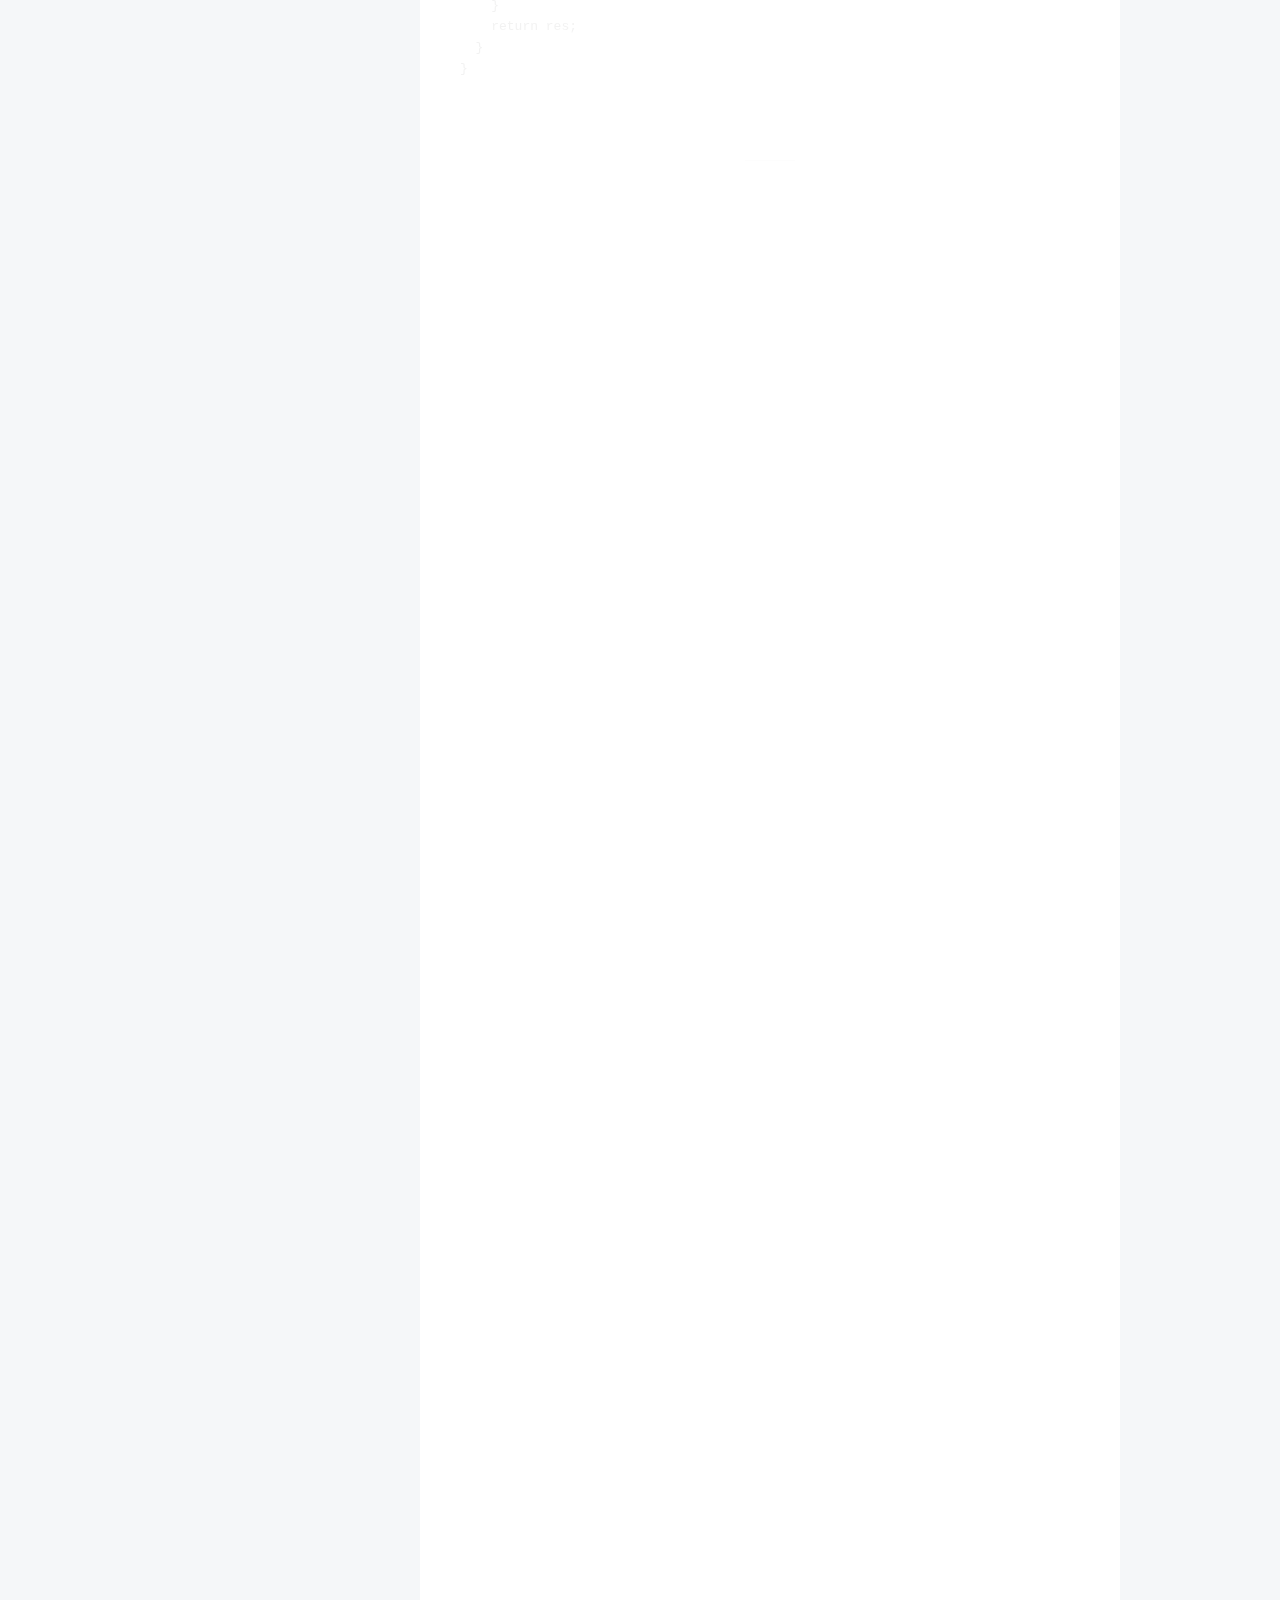
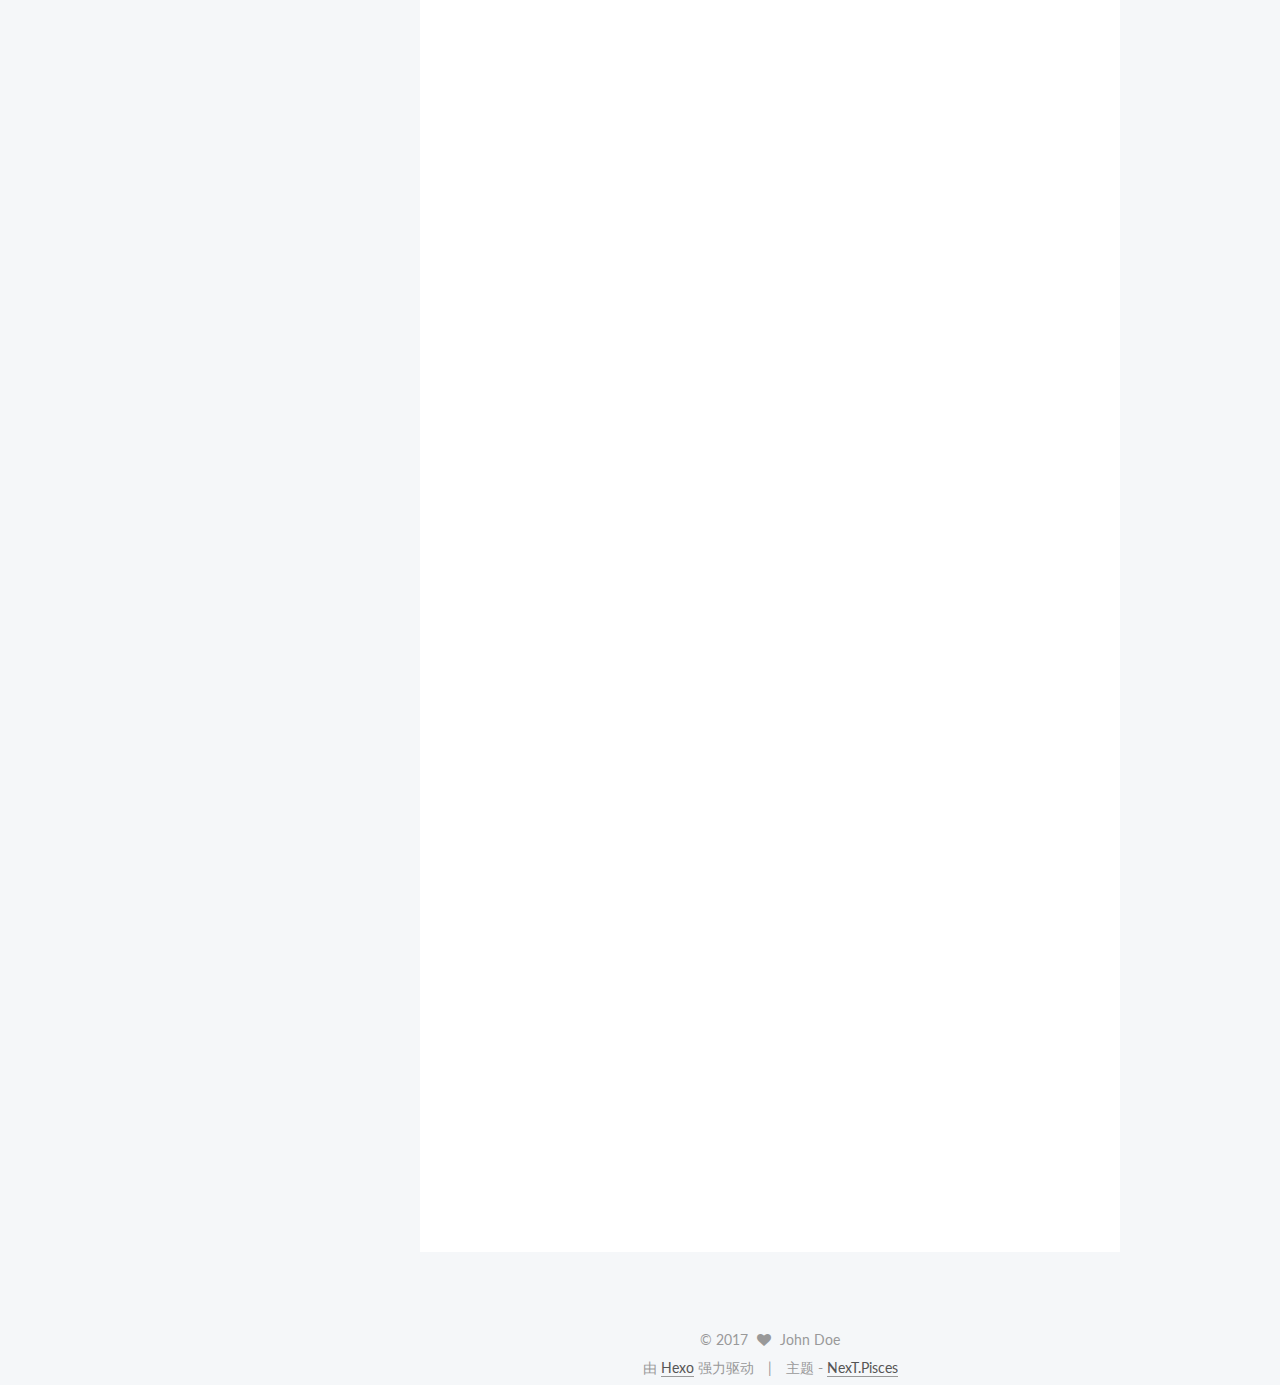
==== commit bb024881: "Site updated: 2017-03-06 22:04:10" ====
--- a/index.html
+++ b/index.html
@@ -277,6 +277,132 @@
   
 
   <article class="post post-type-normal " itemscope itemtype="http://schema.org/Article">
+    <link itemprop="mainEntityOfPage" href="http://yoursite.com/2017/03/06/谢涛模拟面试/">
+
+    <span hidden itemprop="author" itemscope itemtype="http://schema.org/Person">
+      <meta itemprop="name" content="John Doe">
+      <meta itemprop="description" content="">
+      <meta itemprop="image" content="/images/avatar.gif">
+    </span>
+
+    <span hidden itemprop="publisher" itemscope itemtype="http://schema.org/Organization">
+      <meta itemprop="name" content="xiezhuqing">
+    </span>
+
+    
+      <header class="post-header">
+
+        
+        
+          <h1 class="post-title" itemprop="name headline">
+            
+            
+              
+                
+                <a class="post-title-link" href="/2017/03/06/谢涛模拟面试/" itemprop="url">
+                  未命名
+                </a>
+              
+            
+          </h1>
+        
+
+        <div class="post-meta">
+          <span class="post-time">
+            
+              <span class="post-meta-item-icon">
+                <i class="fa fa-calendar-o"></i>
+              </span>
+              
+                <span class="post-meta-item-text">发表于</span>
+              
+              <time title="创建于" itemprop="dateCreated datePublished" datetime="2017-03-06T22:03:33+08:00">
+                2017-03-06
+              </time>
+            
+
+            
+
+            
+          </span>
+
+          
+
+          
+            
+          
+
+          
+          
+
+          
+
+          
+
+          
+
+        </div>
+      </header>
+    
+
+
+    <div class="post-body" itemprop="articleBody">
+
+      
+      
+
+      
+        
+          
+            <h2 id="1-ajax执行过程"><a href="#1-ajax执行过程" class="headerlink" title="1.ajax执行过程"></a>1.ajax执行过程</h2><figure class="highlight plain"><table><tr><td class="gutter"><pre><div class="line">1</div><div class="line">2</div><div class="line">3</div><div class="line">4</div><div class="line">5</div><div class="line">6</div><div class="line">7</div><div class="line">8</div><div class="line">9</div><div class="line">10</div><div class="line">11</div></pre></td><td class="code"><pre><div class="line">(1)创建XMLHttpRequest对象,也就是创建一个异步调用对象.</div><div class="line"></div><div class="line">(2)创建一个新的HTTP请求,并指定该HTTP请求的方式、URL及验证信息.</div><div class="line"></div><div class="line">(3)设置响应HTTP请求状态变化的函数.</div><div class="line"></div><div class="line">(4)发送HTTP请求.</div><div class="line"></div><div class="line">(5)获取异步调用返回的数据.</div><div class="line"></div><div class="line">(6)使用JavaScript和DOM实现局部刷新.</div></pre></td></tr></table></figure>
+<h3 id="2-对闭包的理解和作用"><a href="#2-对闭包的理解和作用" class="headerlink" title="2.对闭包的理解和作用"></a>2.对闭包的理解和作用</h3><p>1)什么是闭包</p>
+<p><strong>「函数」和「函数内部能访问到的变量」（也叫环境）的总和，就是一个闭包。</strong></p>
+<p>至于为什么需要还要在外面再套一层函数,是为了使用闭包的目则是为了构建一个局部作用域,好隐藏变量.</p>
+<p>再利用内函数能访问上级作用域变量的特性,获取外函数中的变量,通过内函数的return,赋值给Windows的函数来间接读取修改变量.所以我觉得闭包是 JS 函数作用域的副产品.</p>
+<h2 id="3-浏览器本地存储"><a href="#3-浏览器本地存储" class="headerlink" title="3.浏览器本地存储"></a>3.浏览器本地存储</h2><p>在较高版本的浏览器中，<code>js</code>提供了<code>sessionStorage</code>和<code>globalStorage</code>。在<code>HTML5</code>中提供了<code>localStorage</code>来取代<code>globalStorage</code>。</p>
+<p><code>Html5</code>中的<code>Web Storage</code>包括了两种存储方式：<code>sessionStorage</code>和<code>localStorage</code>。</p>
+<p><code>sessionStorage</code>用于本地存储一个会话（session）中的数据，这些数据只有在同一个会话中的页面才能访问并且当会话结束后数据也随之销毁。因此<code>sessionStorage</code>不是一种持久化的本地存储，仅仅是会话级别的存储。</p>
+<p>而<code>localStorage</code>用于持久化的本地存储，除非主动删除数据，否则数据是永远不会过期的</p>
+
+          
+        
+      
+    </div>
+
+    <div>
+      
+    </div>
+
+    <div>
+      
+    </div>
+
+
+    <footer class="post-footer">
+      
+
+      
+
+      
+
+      
+      
+        <div class="post-eof"></div>
+      
+    </footer>
+  </article>
+
+
+    
+      
+
+  
+
+  
+  
+  
+
+  <article class="post post-type-normal " itemscope itemtype="http://schema.org/Article">
     <link itemprop="mainEntityOfPage" href="http://yoursite.com/2017/03/05/笔记/">
 
     <span hidden itemprop="author" itemscope itemtype="http://schema.org/Person">
@@ -1108,7 +1234,7 @@
           
             <div class="site-state-item site-state-posts">
               <a href="/archives">
-                <span class="site-state-item-count">4</span>
+                <span class="site-state-item-count">5</span>
                 <span class="site-state-item-name">日志</span>
               </a>
             </div>
--- a/css/main.css
+++ b/css/main.css
@@ -1701,7 +1701,7 @@
   width: 4px;
   height: 4px;
   border-radius: 50%;
-  background: #fff;
+  background: #37cfbd;
 }
 .links-of-blogroll {
   font-size: 13px;
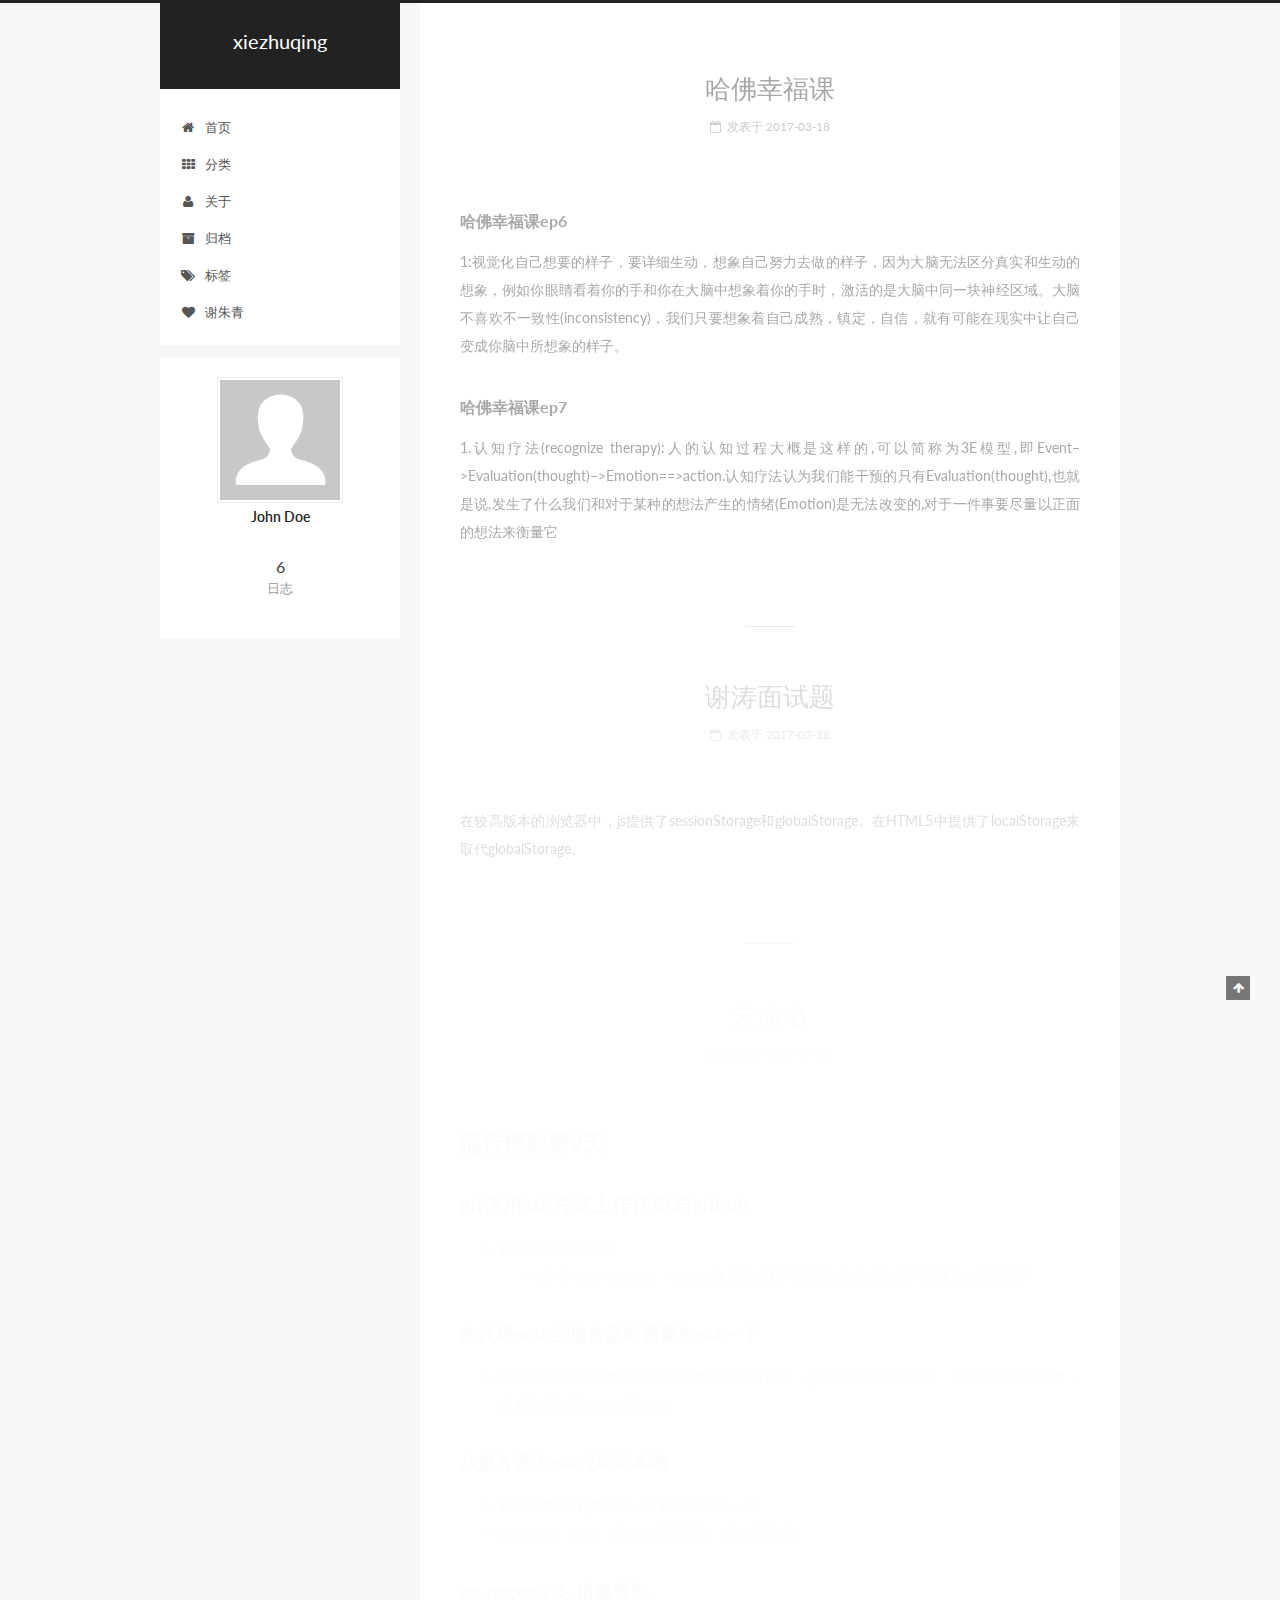
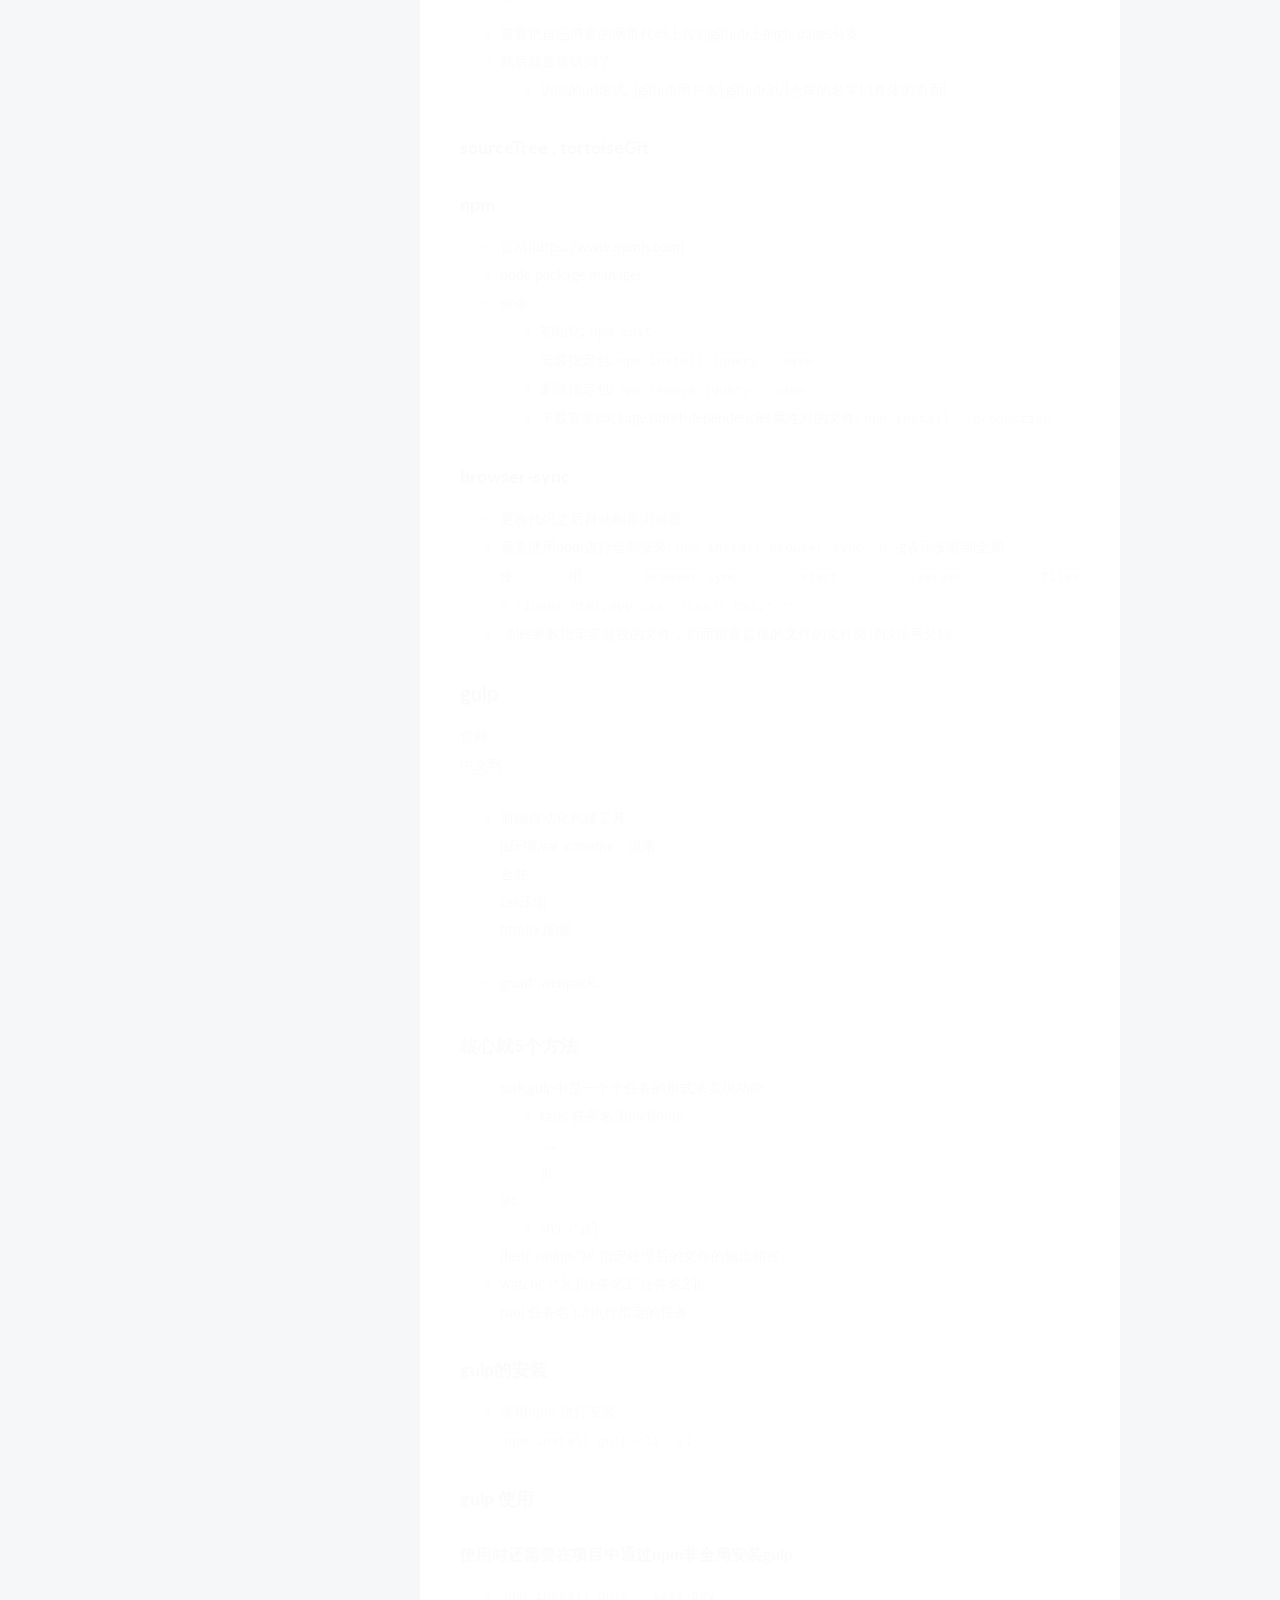
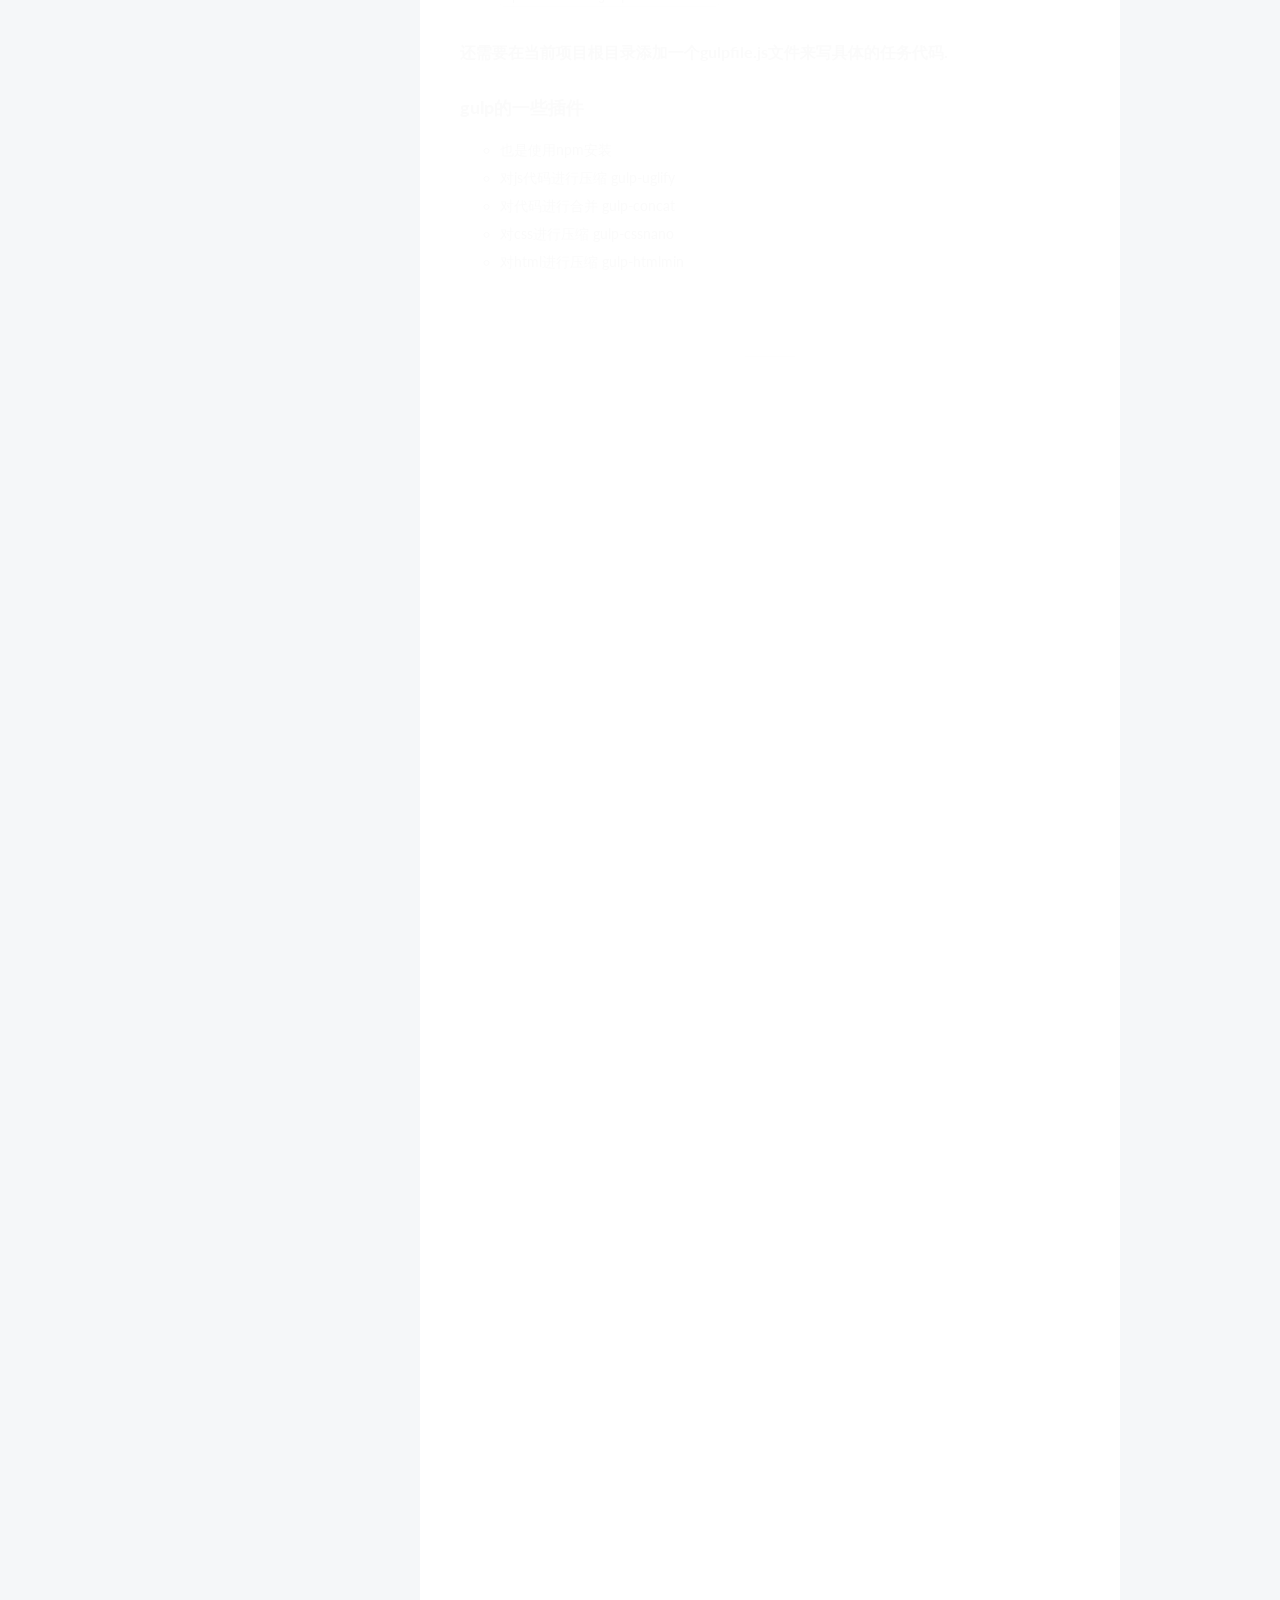
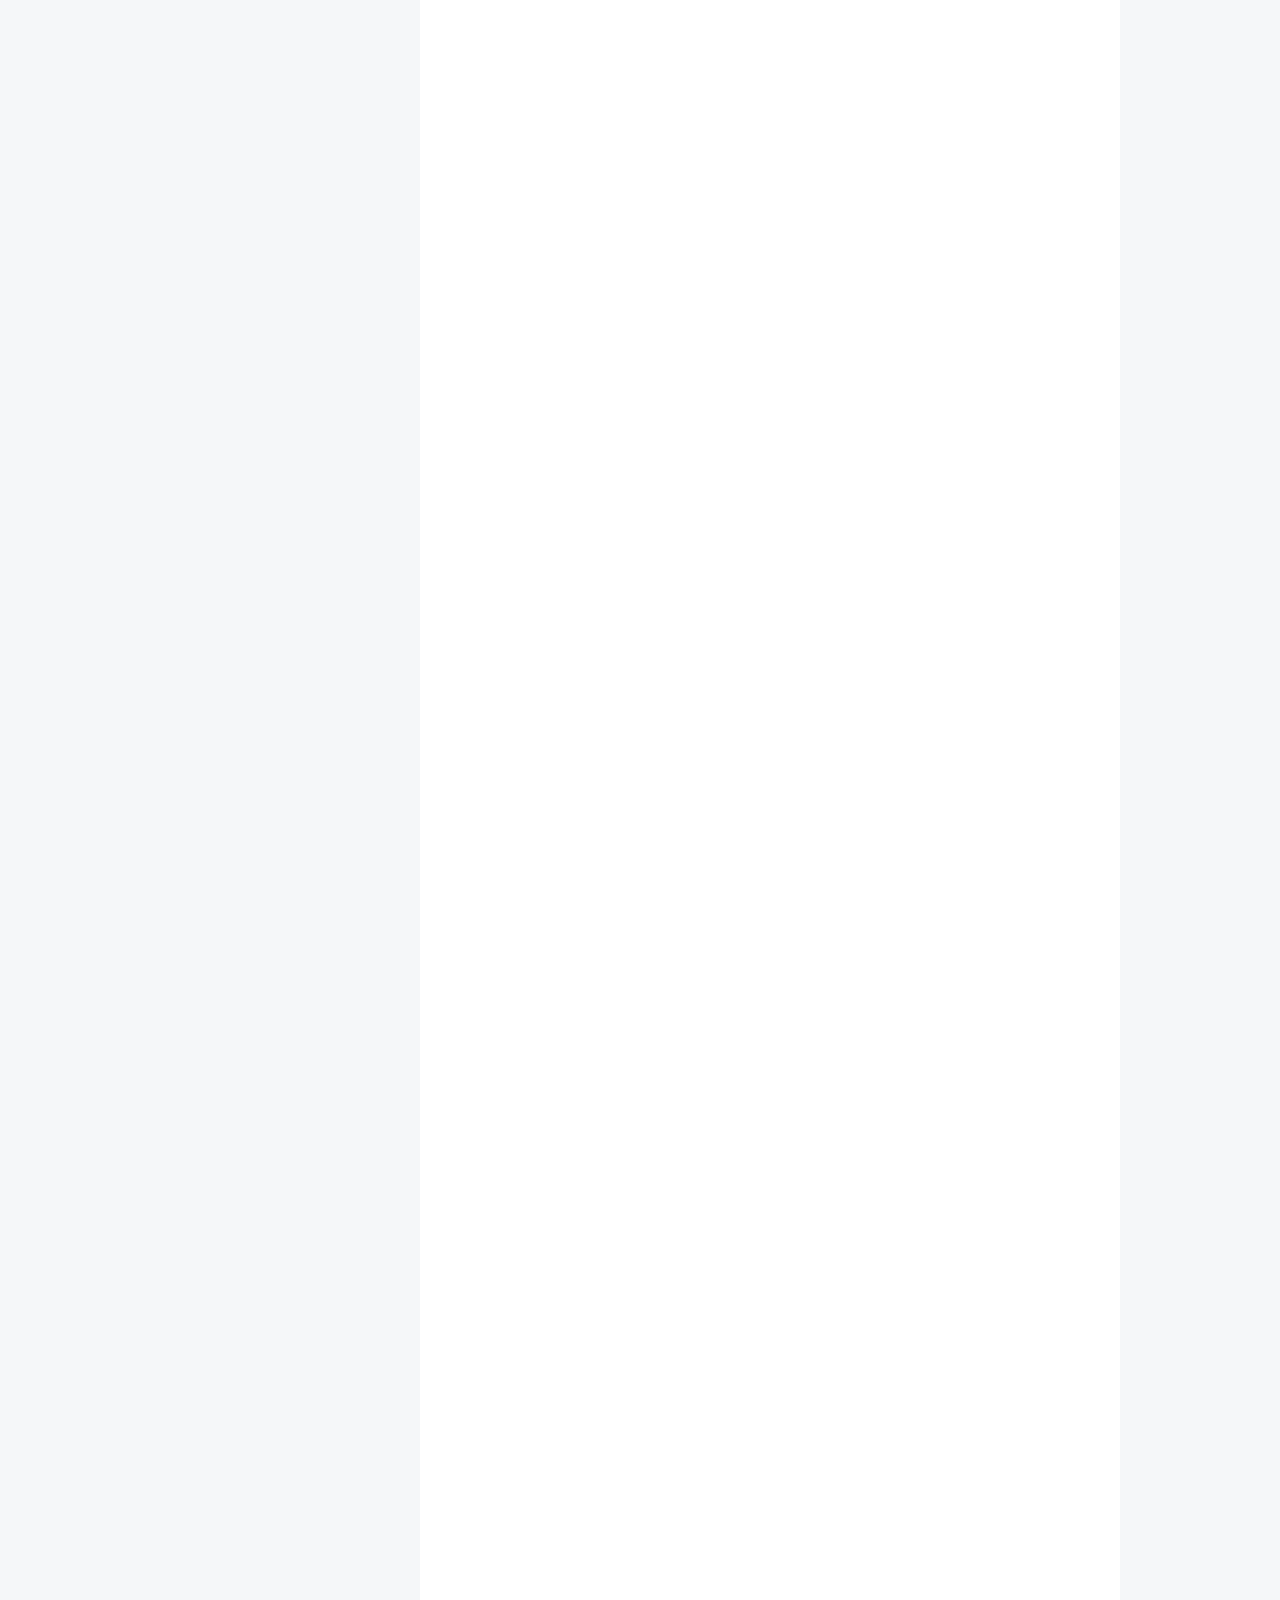
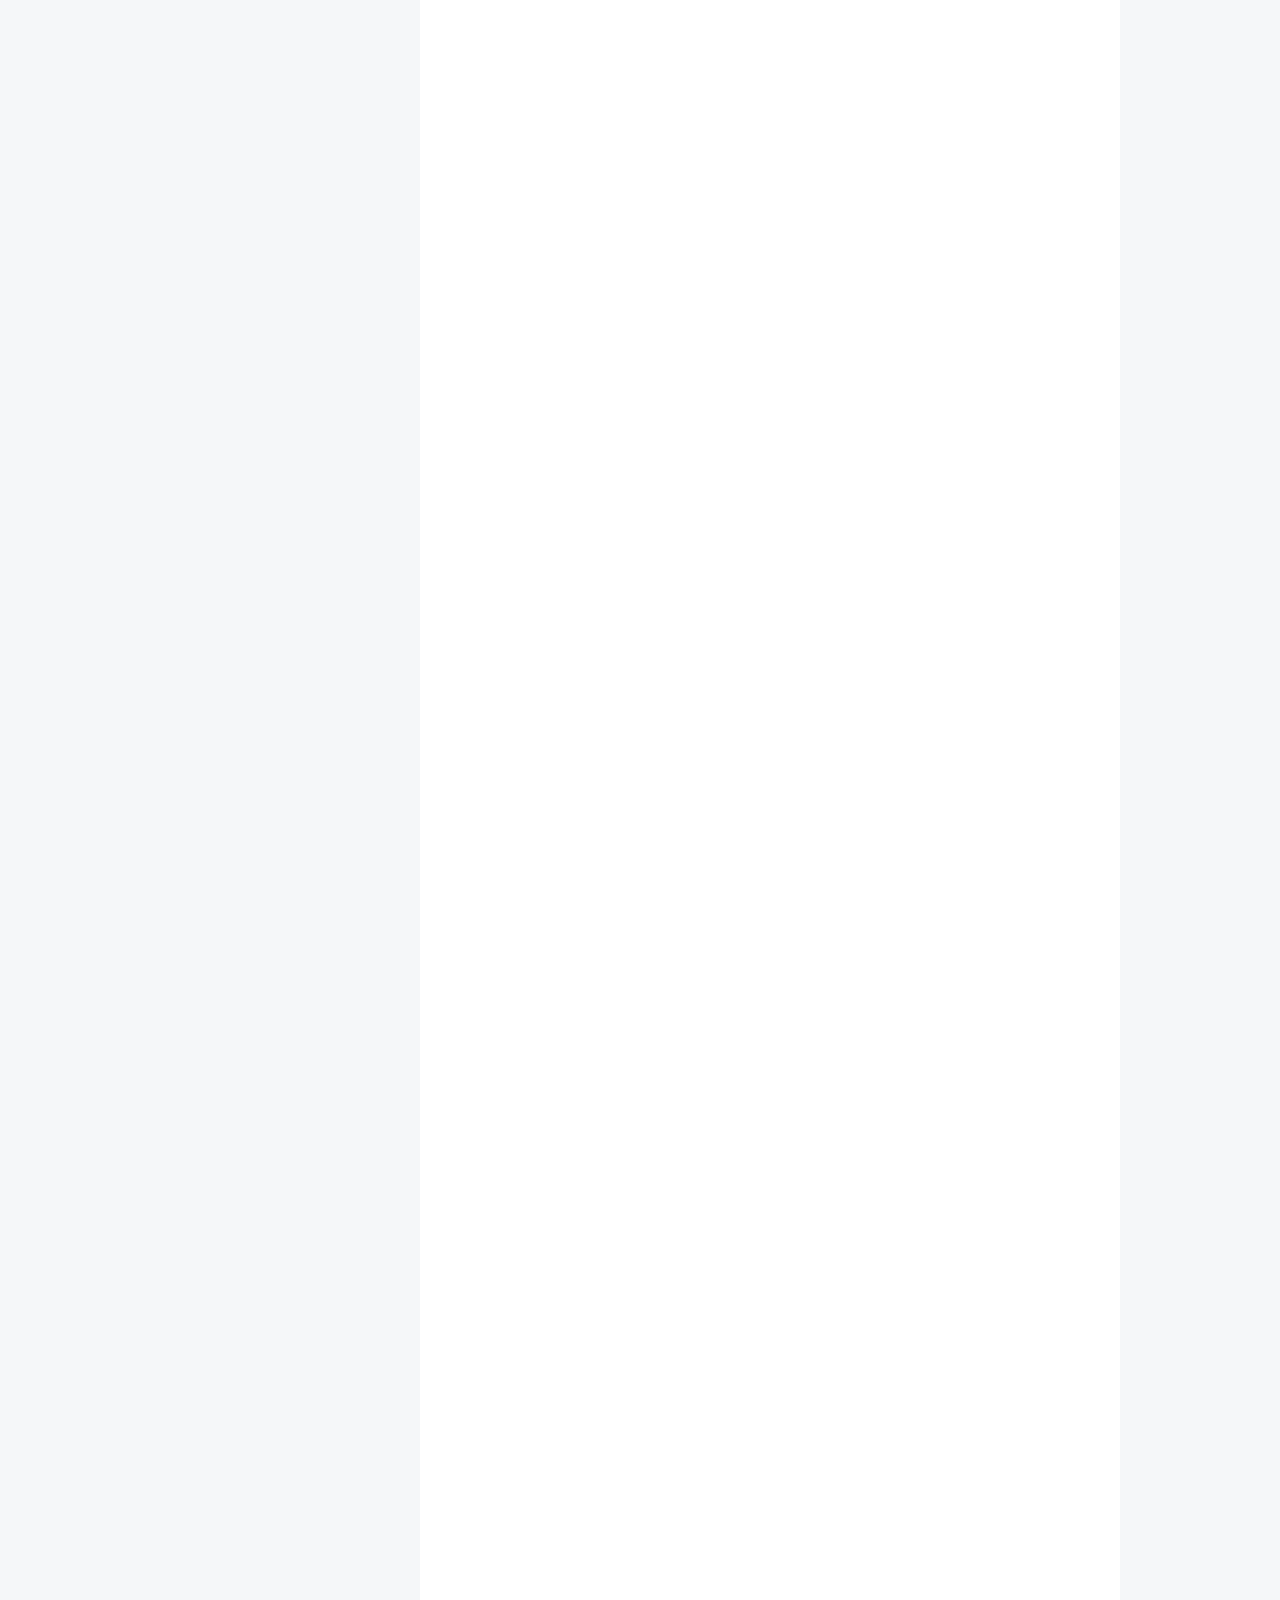
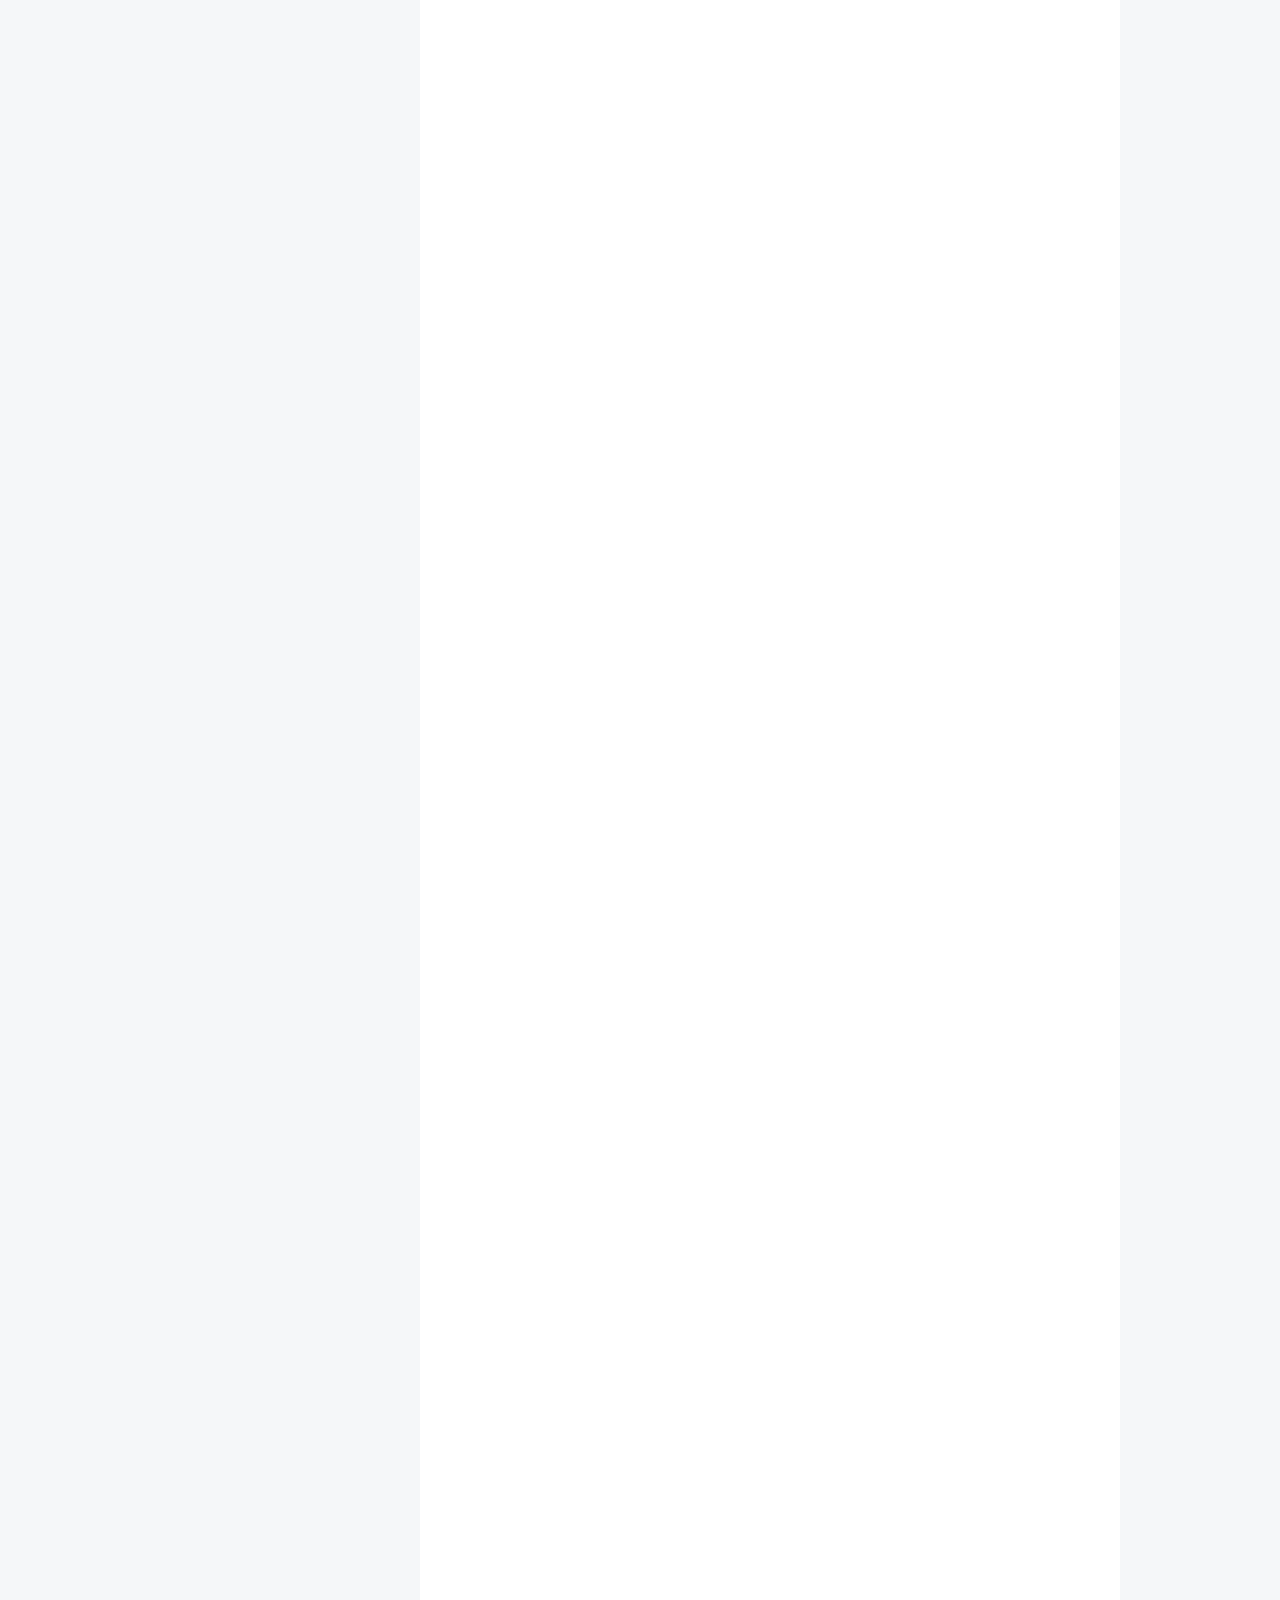
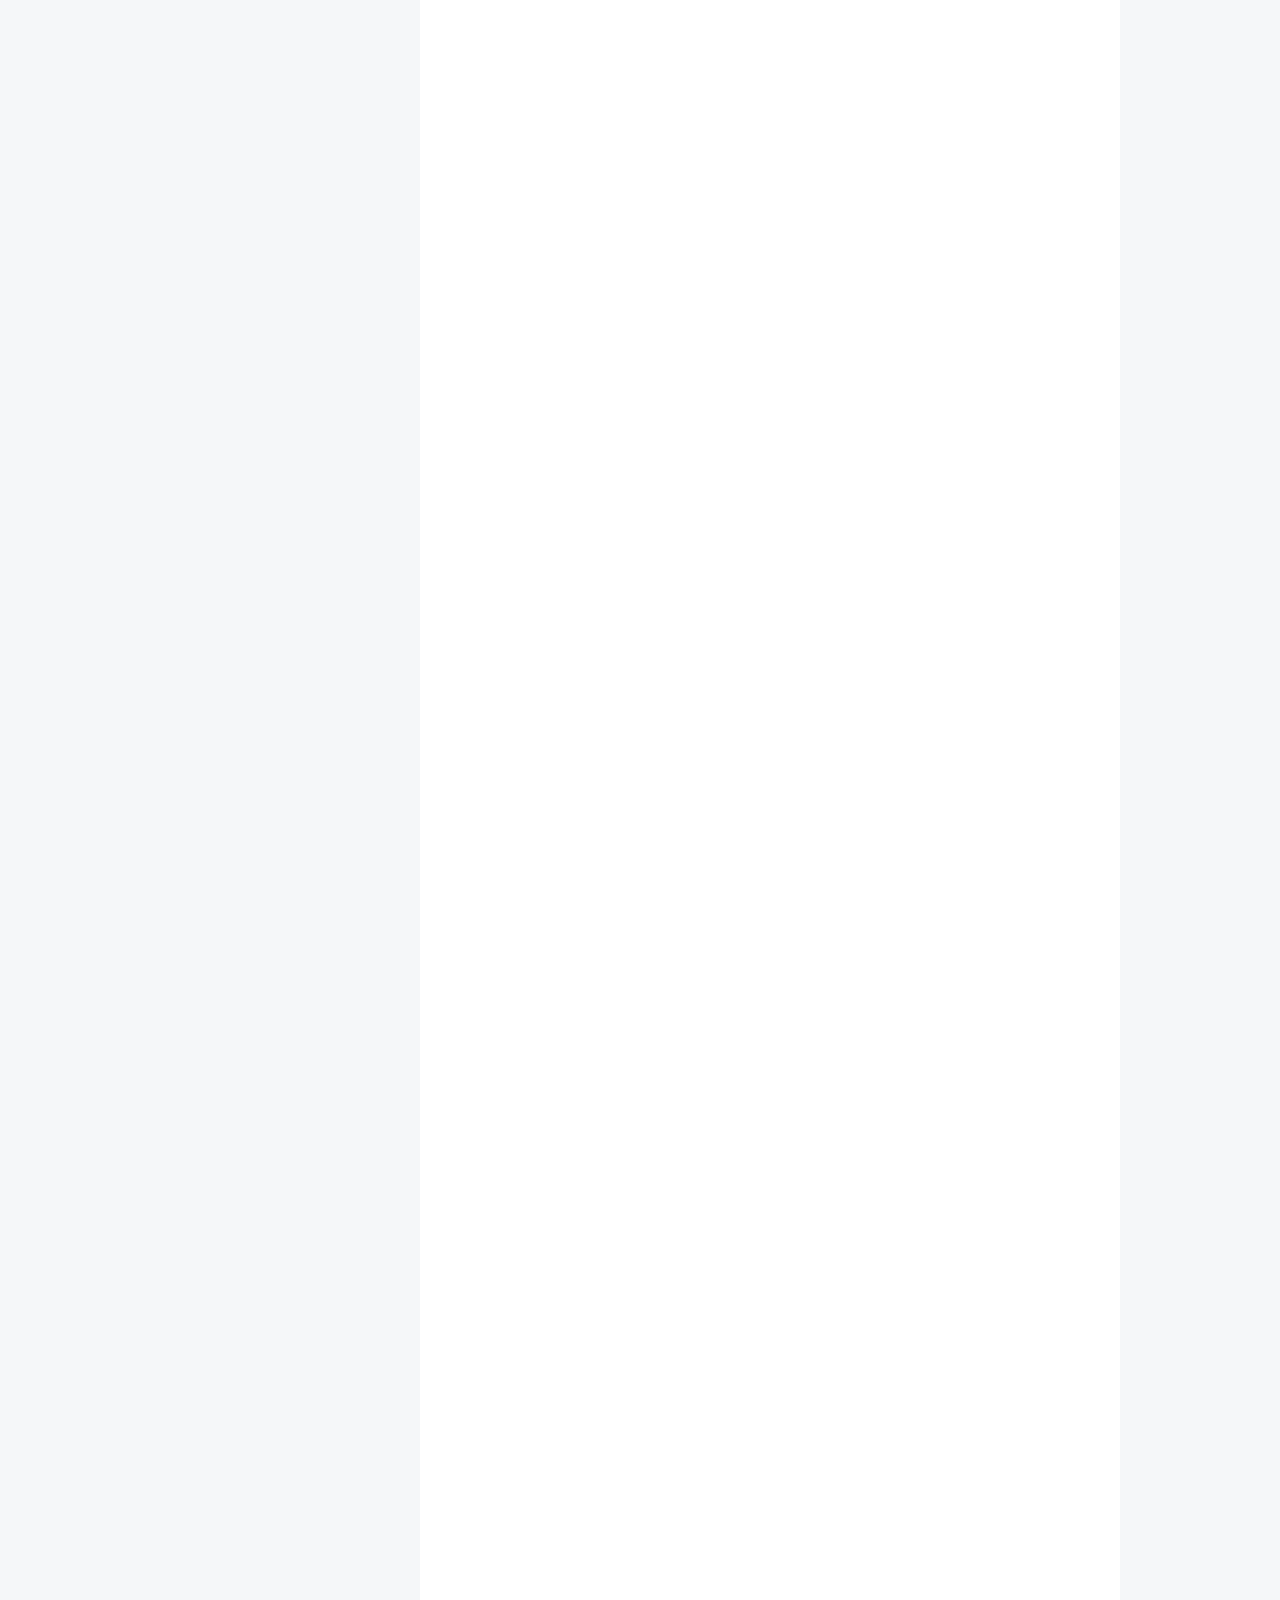
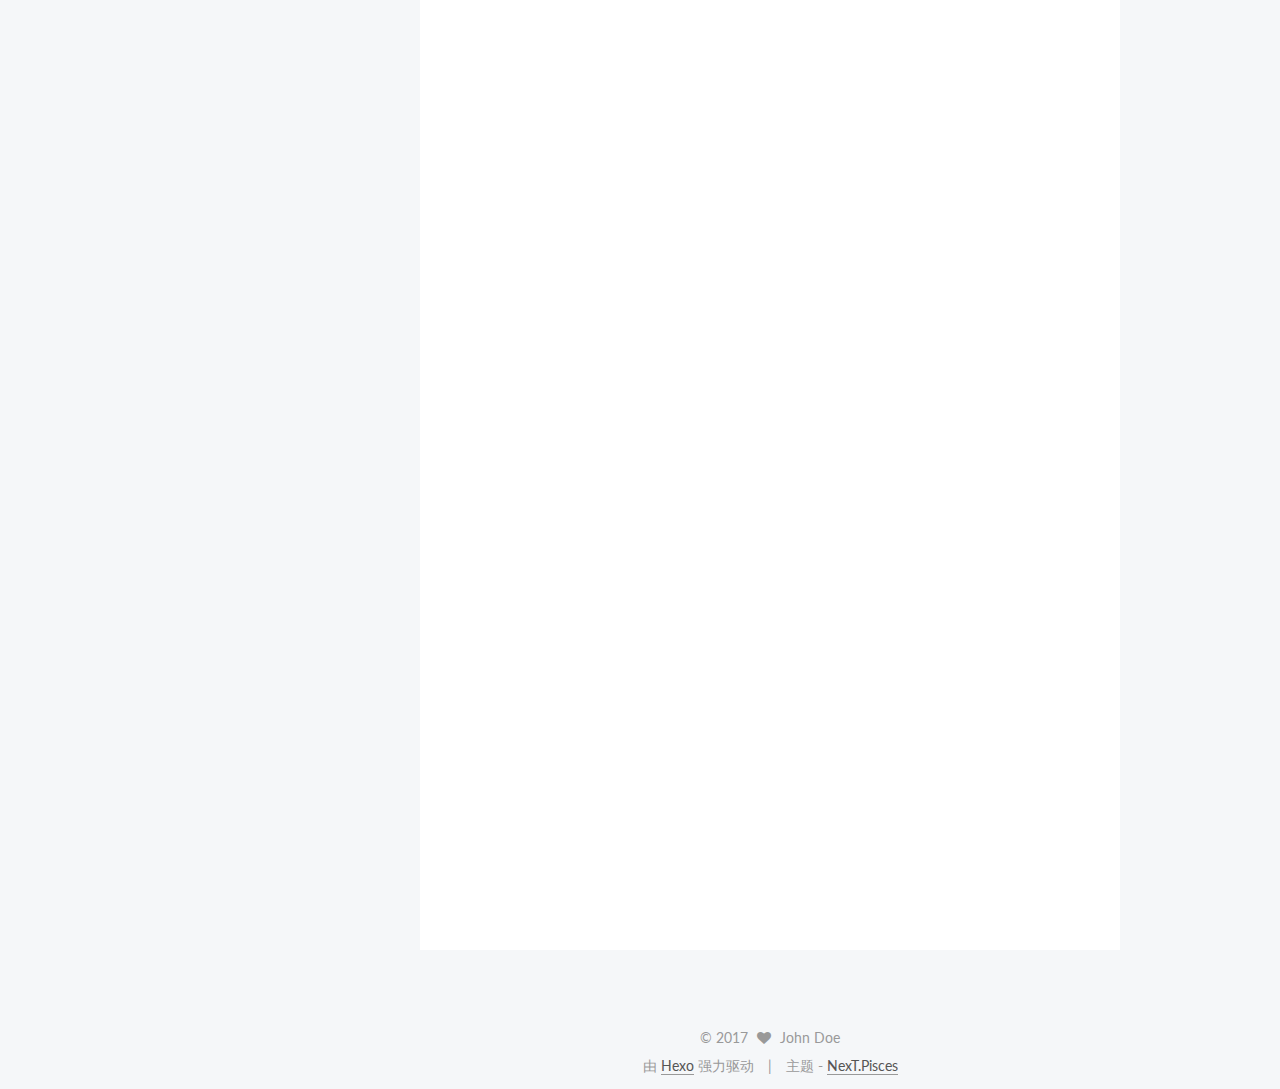
==== commit e300703e: "Site updated: 2017-03-18 18:25:36" ====
--- a/index.html
+++ b/index.html
@@ -277,7 +277,7 @@
   
 
   <article class="post post-type-normal " itemscope itemtype="http://schema.org/Article">
-    <link itemprop="mainEntityOfPage" href="http://yoursite.com/2017/03/06/谢涛模拟面试/">
+    <link itemprop="mainEntityOfPage" href="http://yoursite.com/2017/03/18/哈佛幸福课/">
 
     <span hidden itemprop="author" itemscope itemtype="http://schema.org/Person">
       <meta itemprop="name" content="John Doe">
@@ -299,8 +299,8 @@
             
               
                 
-                <a class="post-title-link" href="/2017/03/06/谢涛模拟面试/" itemprop="url">
-                  未命名
+                <a class="post-title-link" href="/2017/03/18/哈佛幸福课/" itemprop="url">
+                  哈佛幸福课
                 </a>
               
             
@@ -316,8 +316,8 @@
               
                 <span class="post-meta-item-text">发表于</span>
               
-              <time title="创建于" itemprop="dateCreated datePublished" datetime="2017-03-06T22:03:33+08:00">
-                2017-03-06
+              <time title="创建于" itemprop="dateCreated datePublished" datetime="2017-03-18T18:24:46+08:00">
+                2017-03-18
               </time>
             
 
@@ -354,15 +354,126 @@
       
         
           
-            <h2 id="1-ajax执行过程"><a href="#1-ajax执行过程" class="headerlink" title="1.ajax执行过程"></a>1.ajax执行过程</h2><figure class="highlight plain"><table><tr><td class="gutter"><pre><div class="line">1</div><div class="line">2</div><div class="line">3</div><div class="line">4</div><div class="line">5</div><div class="line">6</div><div class="line">7</div><div class="line">8</div><div class="line">9</div><div class="line">10</div><div class="line">11</div></pre></td><td class="code"><pre><div class="line">(1)创建XMLHttpRequest对象,也就是创建一个异步调用对象.</div><div class="line"></div><div class="line">(2)创建一个新的HTTP请求,并指定该HTTP请求的方式、URL及验证信息.</div><div class="line"></div><div class="line">(3)设置响应HTTP请求状态变化的函数.</div><div class="line"></div><div class="line">(4)发送HTTP请求.</div><div class="line"></div><div class="line">(5)获取异步调用返回的数据.</div><div class="line"></div><div class="line">(6)使用JavaScript和DOM实现局部刷新.</div></pre></td></tr></table></figure>
-<h3 id="2-对闭包的理解和作用"><a href="#2-对闭包的理解和作用" class="headerlink" title="2.对闭包的理解和作用"></a>2.对闭包的理解和作用</h3><p>1)什么是闭包</p>
-<p><strong>「函数」和「函数内部能访问到的变量」（也叫环境）的总和，就是一个闭包。</strong></p>
-<p>至于为什么需要还要在外面再套一层函数,是为了使用闭包的目则是为了构建一个局部作用域,好隐藏变量.</p>
-<p>再利用内函数能访问上级作用域变量的特性,获取外函数中的变量,通过内函数的return,赋值给Windows的函数来间接读取修改变量.所以我觉得闭包是 JS 函数作用域的副产品.</p>
-<h2 id="3-浏览器本地存储"><a href="#3-浏览器本地存储" class="headerlink" title="3.浏览器本地存储"></a>3.浏览器本地存储</h2><p>在较高版本的浏览器中，<code>js</code>提供了<code>sessionStorage</code>和<code>globalStorage</code>。在<code>HTML5</code>中提供了<code>localStorage</code>来取代<code>globalStorage</code>。</p>
-<p><code>Html5</code>中的<code>Web Storage</code>包括了两种存储方式：<code>sessionStorage</code>和<code>localStorage</code>。</p>
-<p><code>sessionStorage</code>用于本地存储一个会话（session）中的数据，这些数据只有在同一个会话中的页面才能访问并且当会话结束后数据也随之销毁。因此<code>sessionStorage</code>不是一种持久化的本地存储，仅仅是会话级别的存储。</p>
-<p>而<code>localStorage</code>用于持久化的本地存储，除非主动删除数据，否则数据是永远不会过期的</p>
+            <h4 id="哈佛幸福课ep6"><a href="#哈佛幸福课ep6" class="headerlink" title="哈佛幸福课ep6"></a>哈佛幸福课ep6</h4><p>1:视觉化自己想要的样子，要详细生动，想象自己努力去做的样子，因为大脑无法区分真实和生动的想象，例如你眼睛看着你的手和你在大脑中想象着你的手时，激活的是大脑中同一块神经区域。大脑不喜欢不一致性(inconsistency)，我们只要想象着自己成熟，镇定，自信，就有可能在现实中让自己变成你脑中所想象的样子。</p>
+<h4 id="哈佛幸福课ep7"><a href="#哈佛幸福课ep7" class="headerlink" title="哈佛幸福课ep7"></a>哈佛幸福课ep7</h4><p>1.认知疗法(recognize therapy):人的认知过程大概是这样的,可以简称为3E模型,即Event–&gt;Evaluation(thought)–&gt;Emotion==&gt;action.认知疗法认为我们能干预的只有Evaluation(thought),也就是说,发生了什么我们和对于某种的想法产生的情绪(Emotion)是无法改变的,对于一件事要尽量以正面的想法来衡量它</p>
+
+          
+        
+      
+    </div>
+
+    <div>
+      
+    </div>
+
+    <div>
+      
+    </div>
+
+
+    <footer class="post-footer">
+      
+
+      
+
+      
+
+      
+      
+        <div class="post-eof"></div>
+      
+    </footer>
+  </article>
+
+
+    
+      
+
+  
+
+  
+  
+  
+
+  <article class="post post-type-normal " itemscope itemtype="http://schema.org/Article">
+    <link itemprop="mainEntityOfPage" href="http://yoursite.com/2017/03/18/谢涛面试题/">
+
+    <span hidden itemprop="author" itemscope itemtype="http://schema.org/Person">
+      <meta itemprop="name" content="John Doe">
+      <meta itemprop="description" content="">
+      <meta itemprop="image" content="/images/avatar.gif">
+    </span>
+
+    <span hidden itemprop="publisher" itemscope itemtype="http://schema.org/Organization">
+      <meta itemprop="name" content="xiezhuqing">
+    </span>
+
+    
+      <header class="post-header">
+
+        
+        
+          <h1 class="post-title" itemprop="name headline">
+            
+            
+              
+                
+                <a class="post-title-link" href="/2017/03/18/谢涛面试题/" itemprop="url">
+                  谢涛面试题
+                </a>
+              
+            
+          </h1>
+        
+
+        <div class="post-meta">
+          <span class="post-time">
+            
+              <span class="post-meta-item-icon">
+                <i class="fa fa-calendar-o"></i>
+              </span>
+              
+                <span class="post-meta-item-text">发表于</span>
+              
+              <time title="创建于" itemprop="dateCreated datePublished" datetime="2017-03-18T18:22:22+08:00">
+                2017-03-18
+              </time>
+            
+
+            
+
+            
+          </span>
+
+          
+
+          
+            
+          
+
+          
+          
+
+          
+
+          
+
+          
+
+        </div>
+      </header>
+    
+
+
+    <div class="post-body" itemprop="articleBody">
+
+      
+      
+
+      
+        
+          
+            <p>在较高版本的浏览器中，js提供了sessionStorage和globalStorage。在HTML5中提供了localStorage来取代globalStorage。</p>
 
           
         
@@ -1234,7 +1345,7 @@
           
             <div class="site-state-item site-state-posts">
               <a href="/archives">
-                <span class="site-state-item-count">5</span>
+                <span class="site-state-item-count">6</span>
                 <span class="site-state-item-name">日志</span>
               </a>
             </div>
--- a/css/main.css
+++ b/css/main.css
@@ -1701,7 +1701,7 @@
   width: 4px;
   height: 4px;
   border-radius: 50%;
-  background: #37cfbd;
+  background: #fff;
 }
 .links-of-blogroll {
   font-size: 13px;
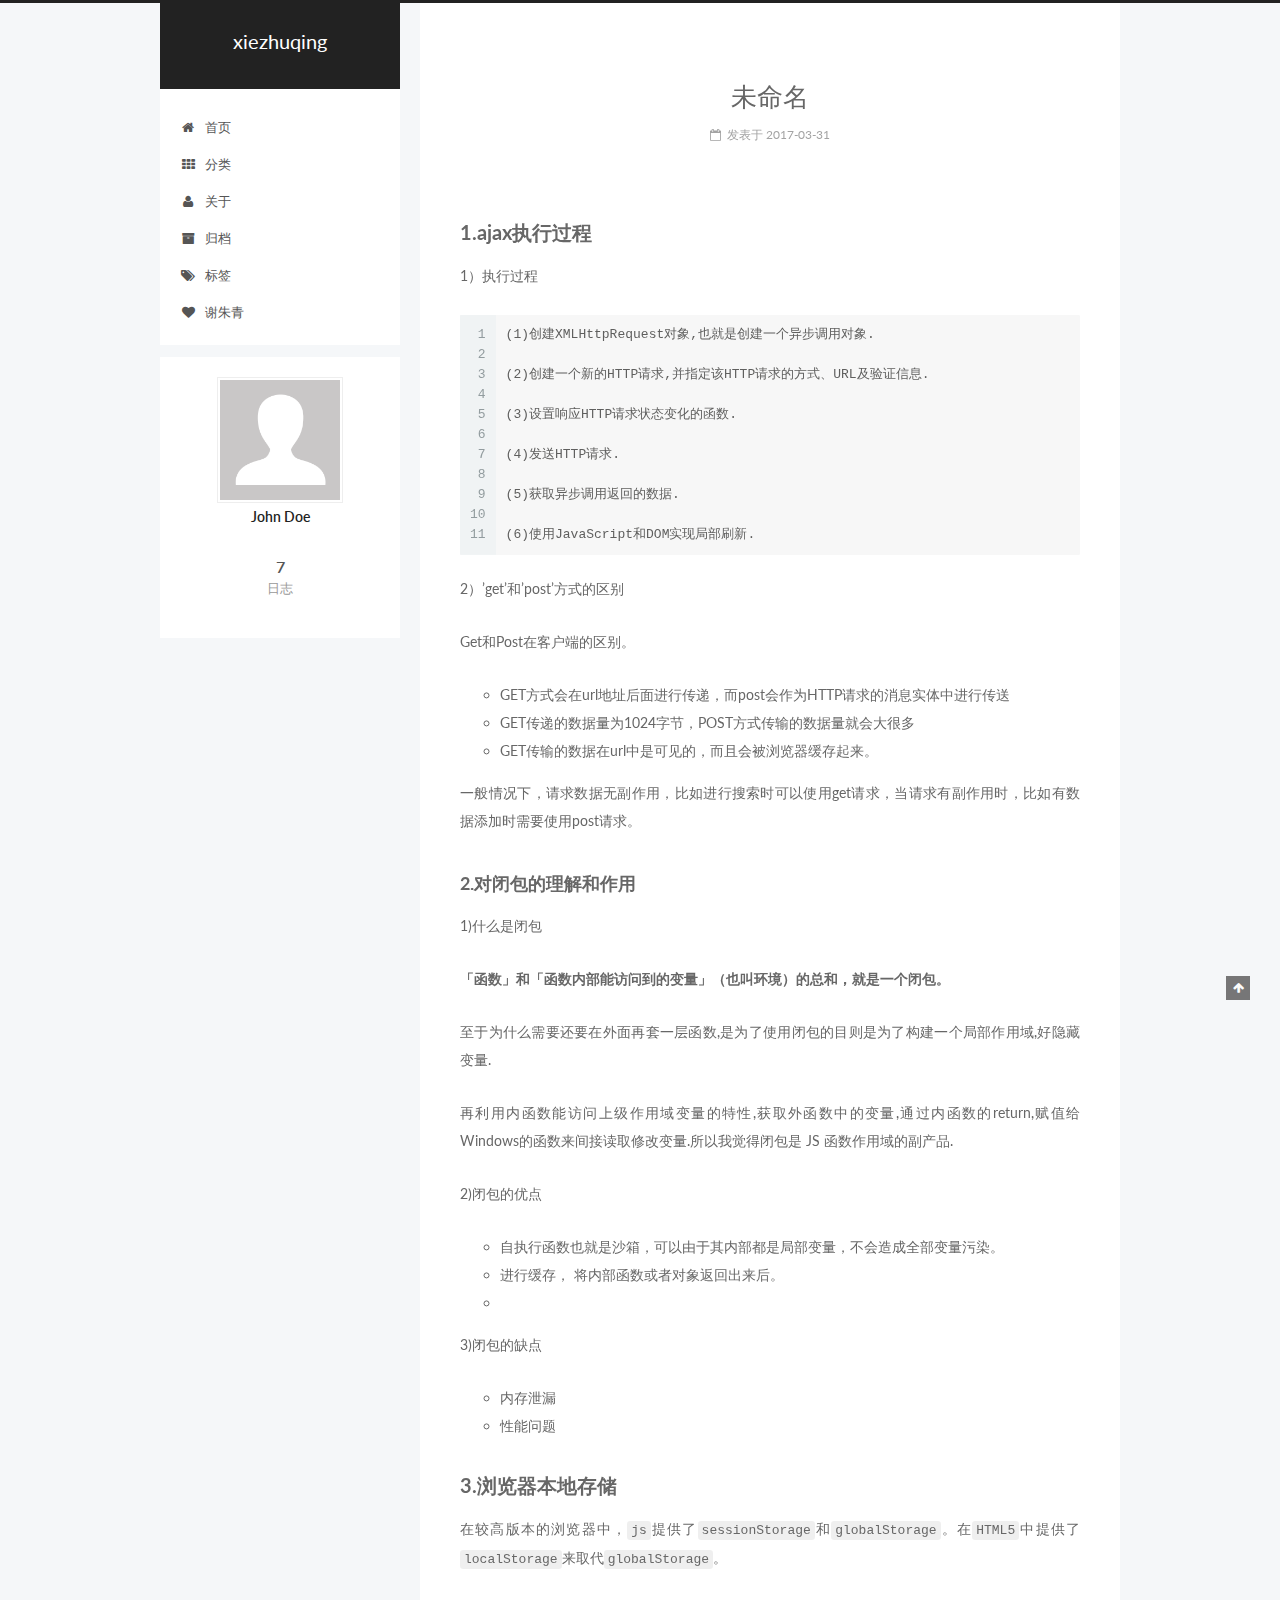
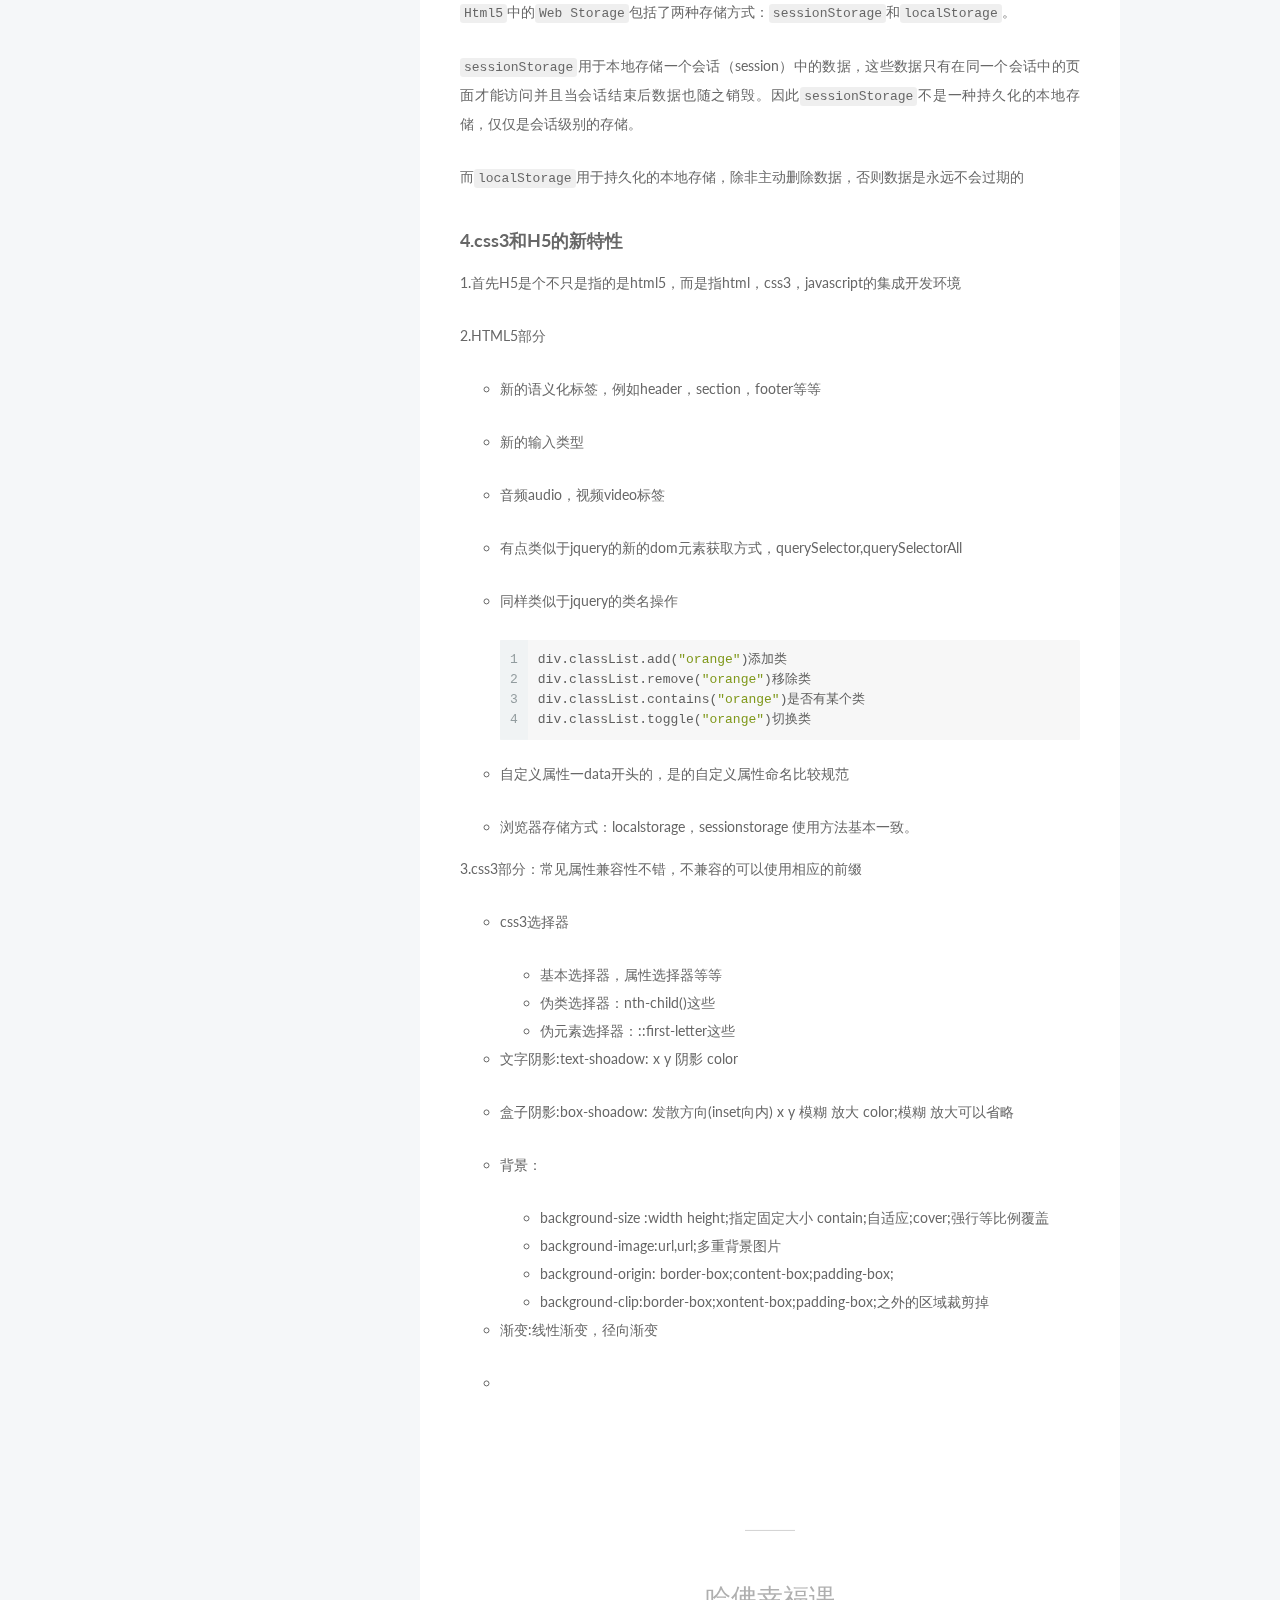
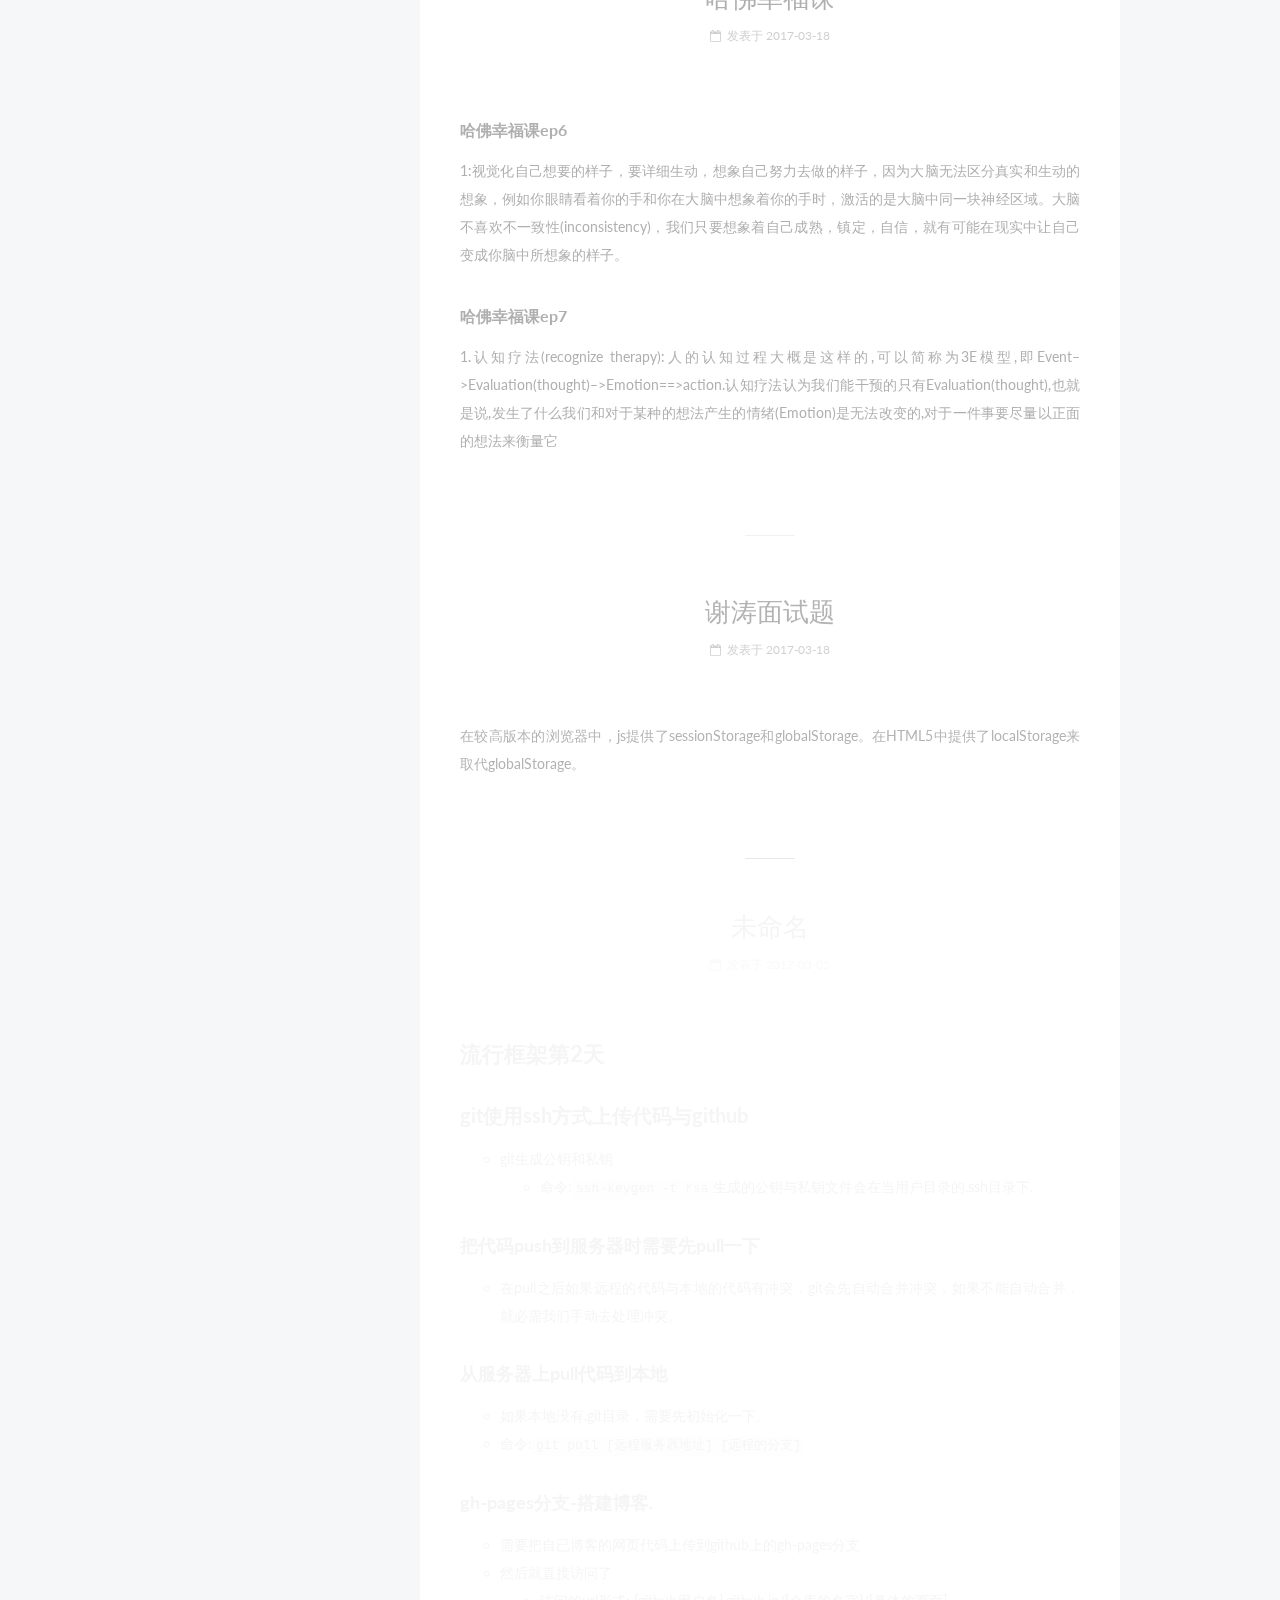
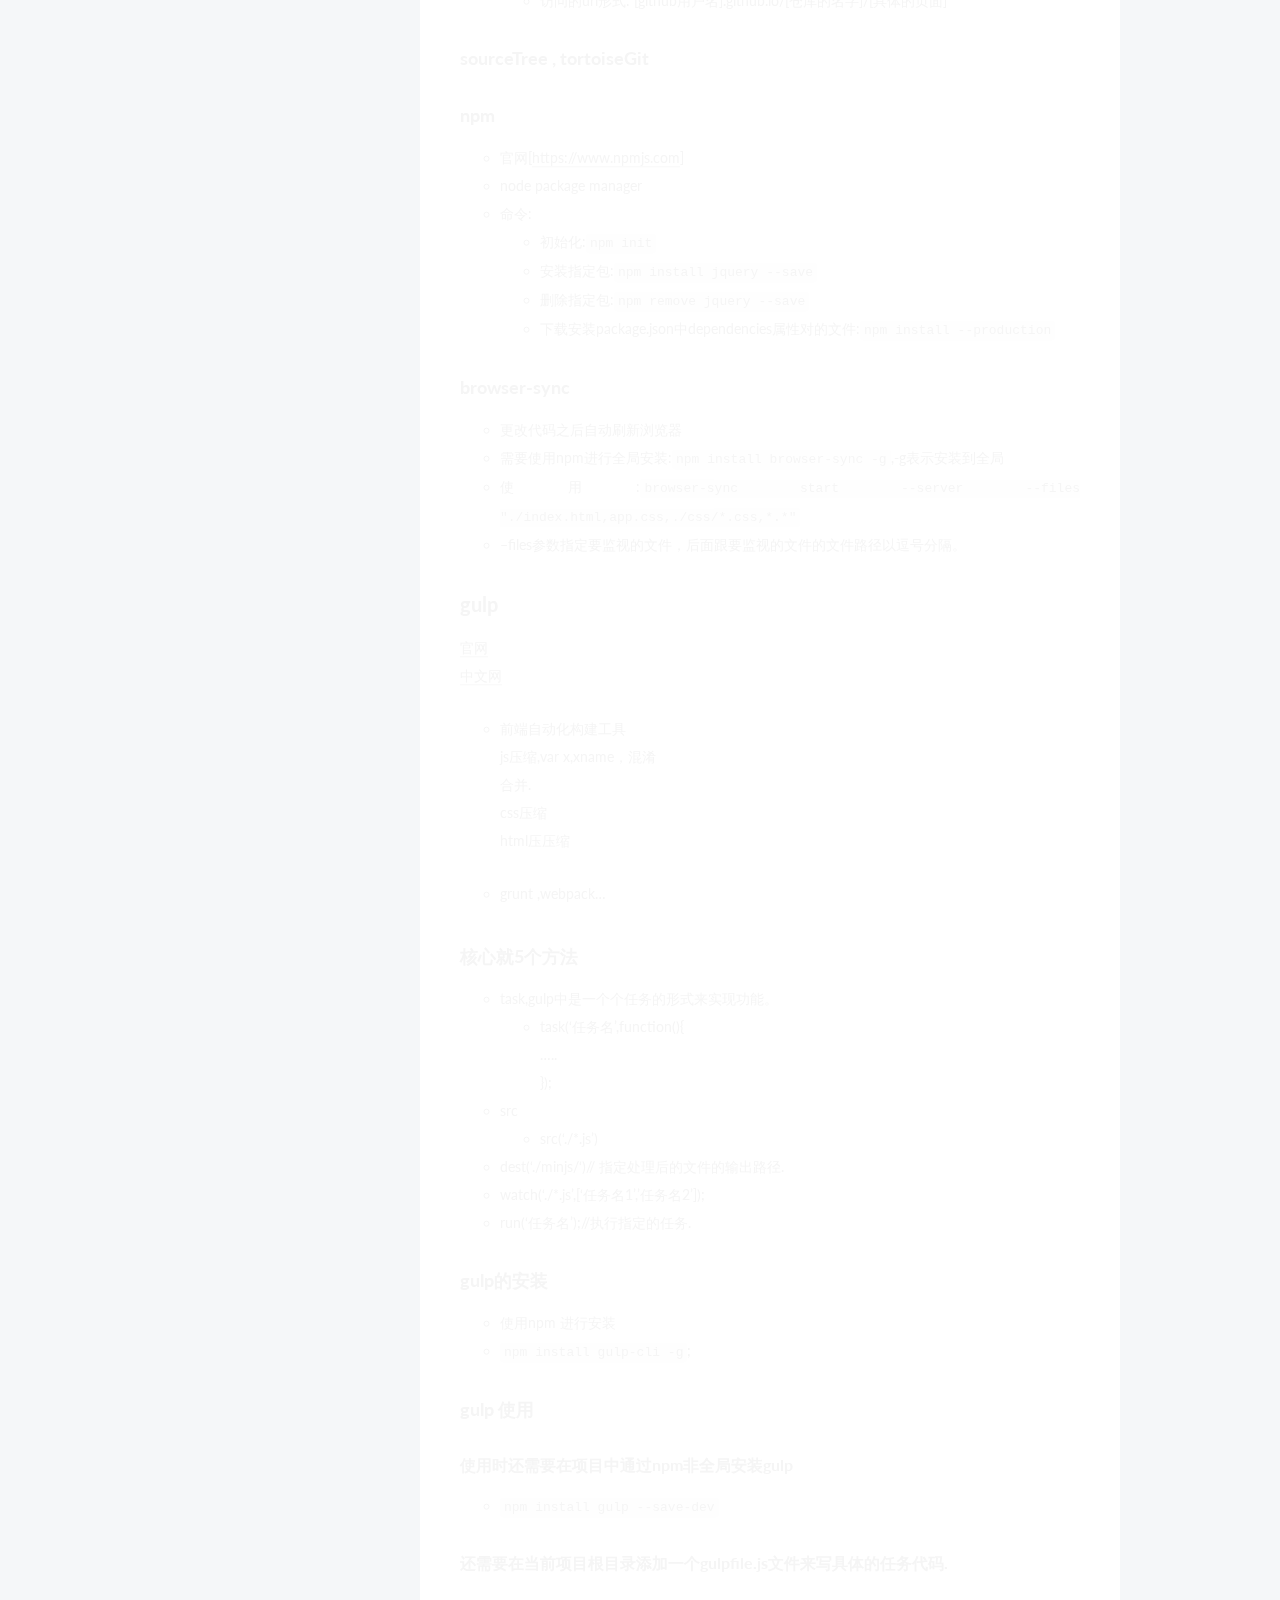
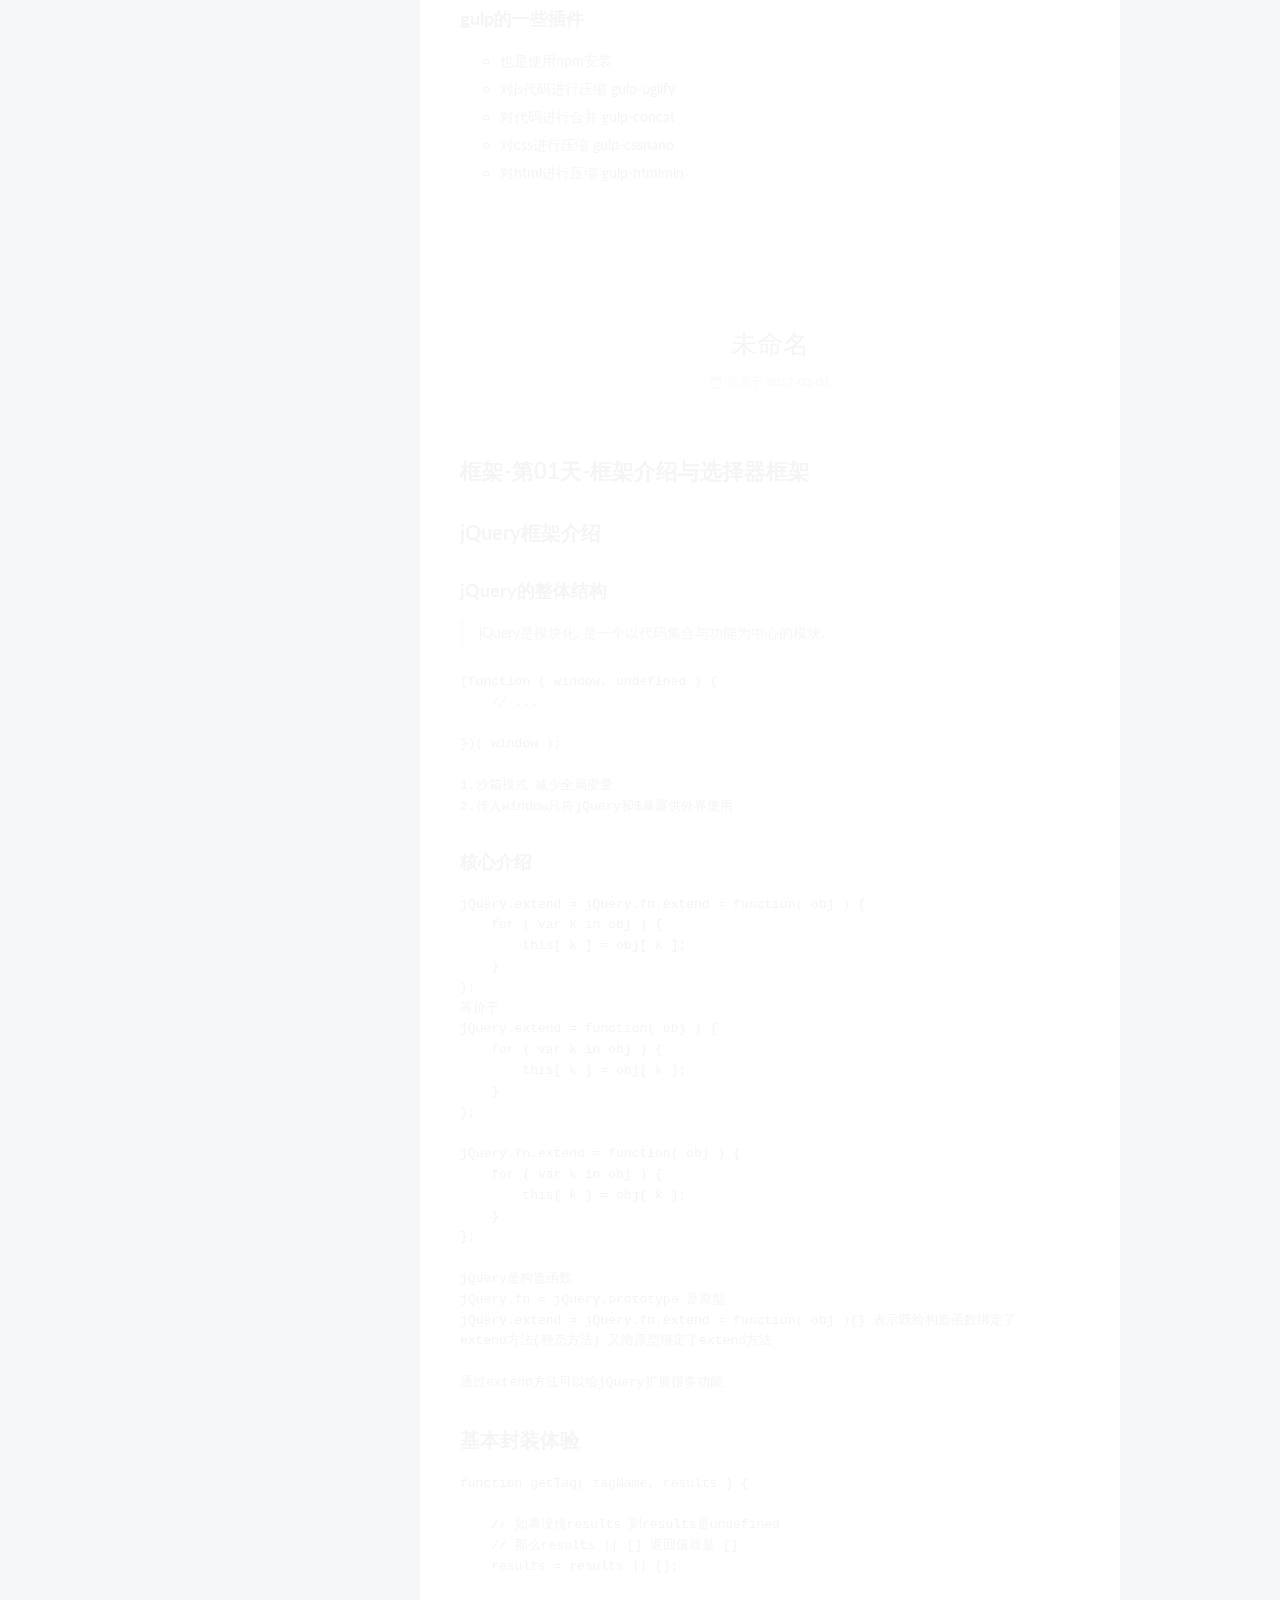
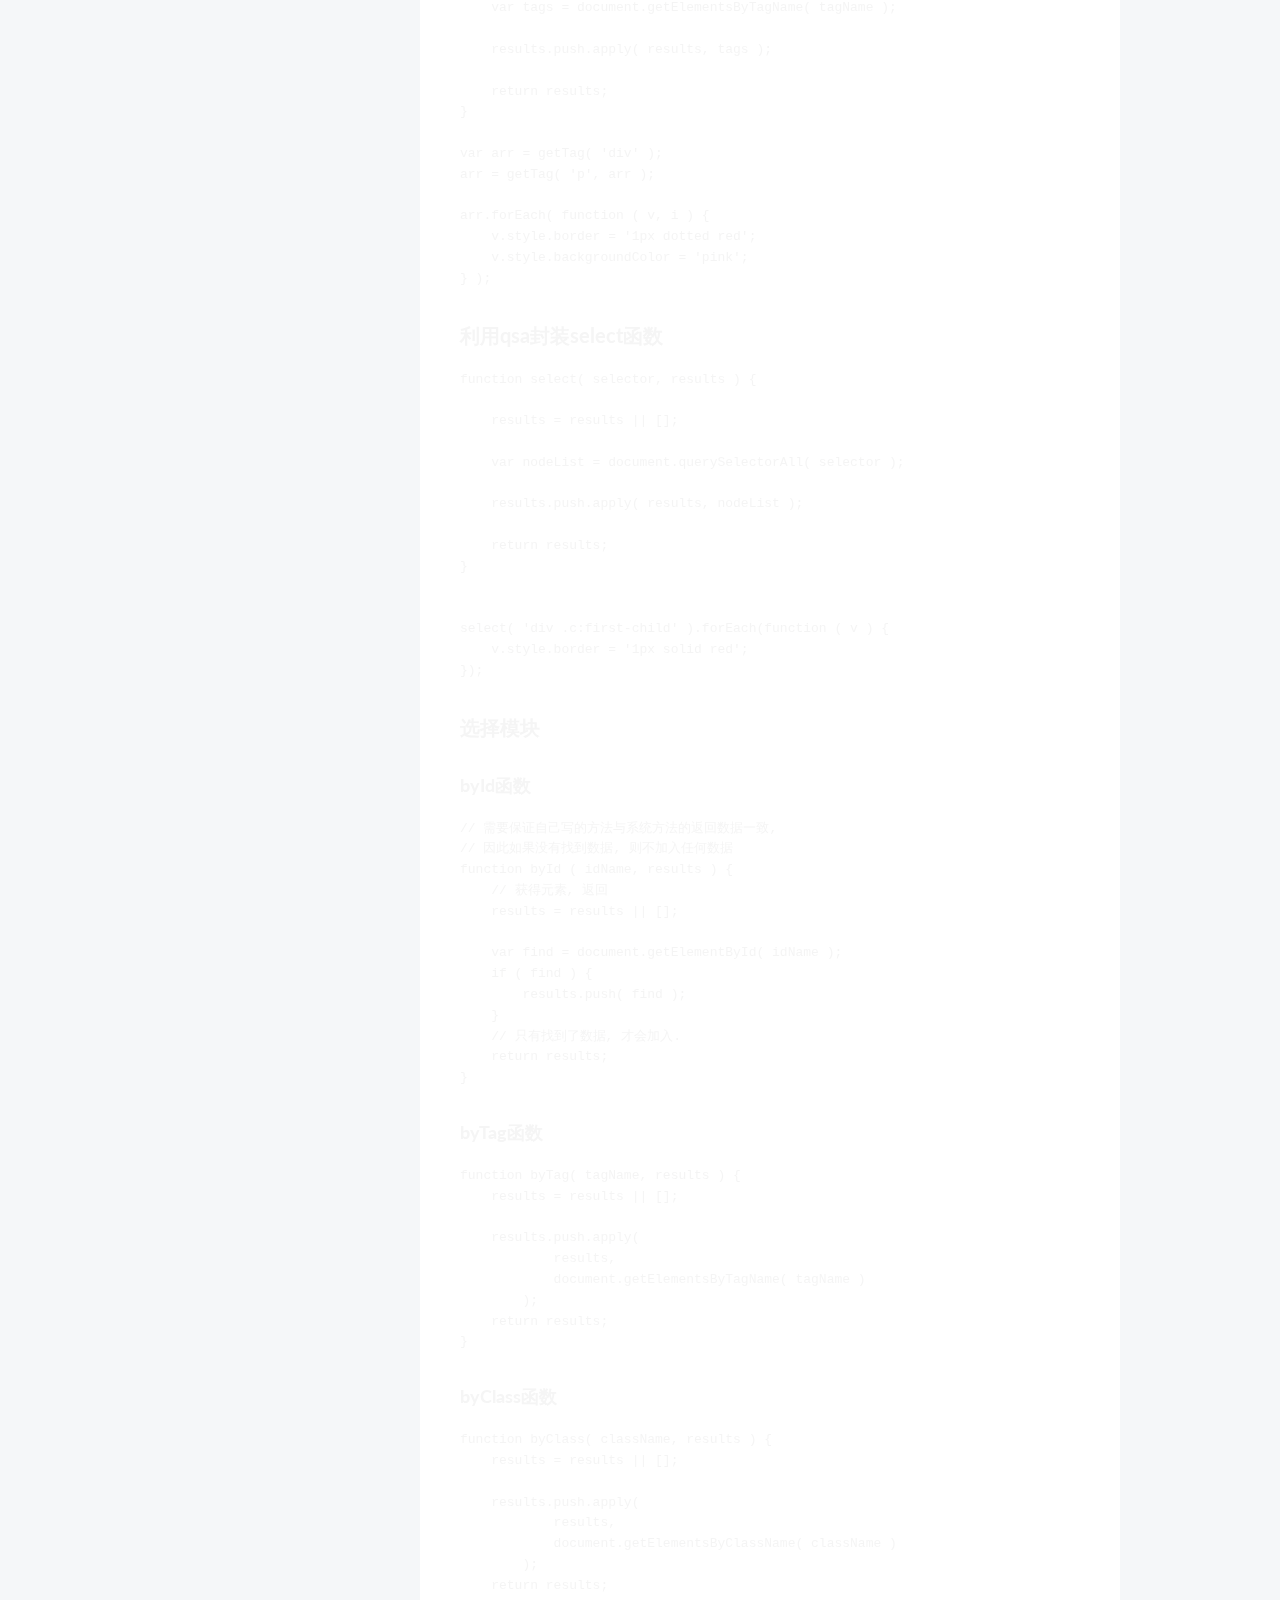
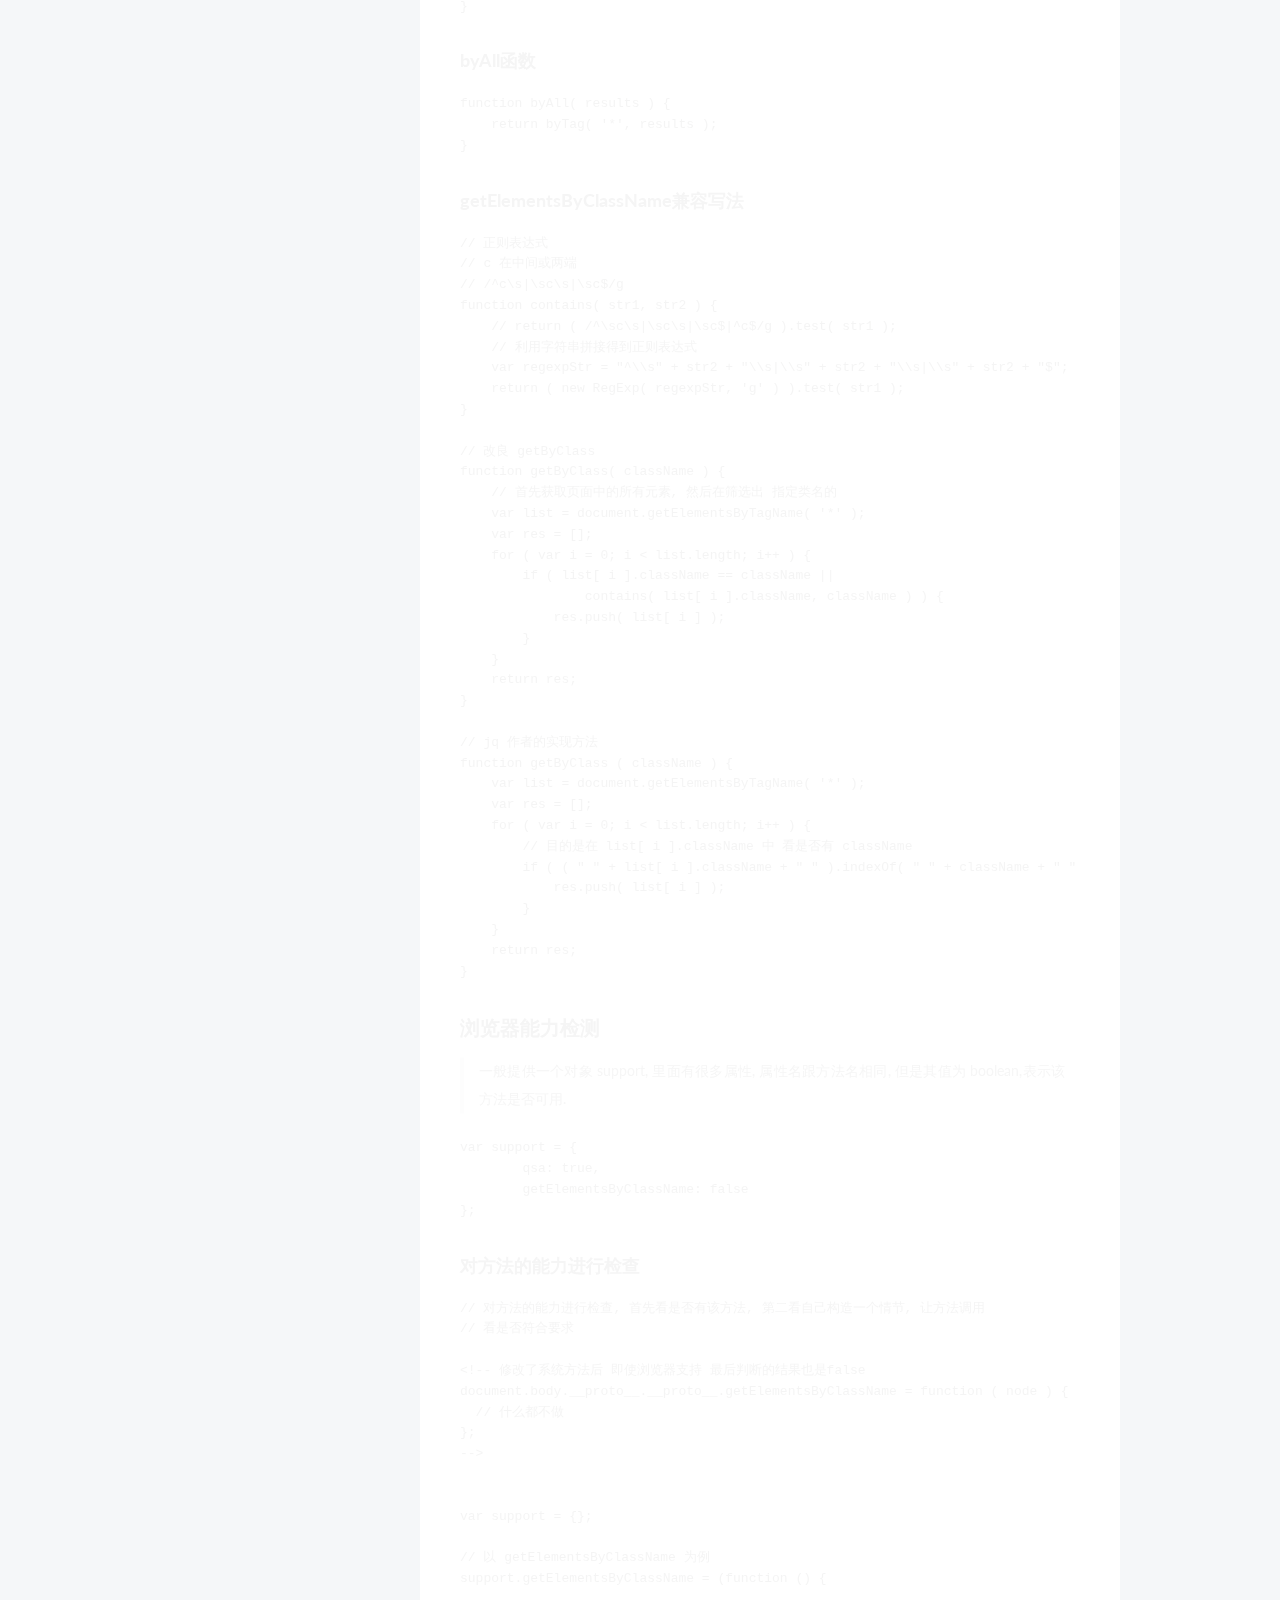
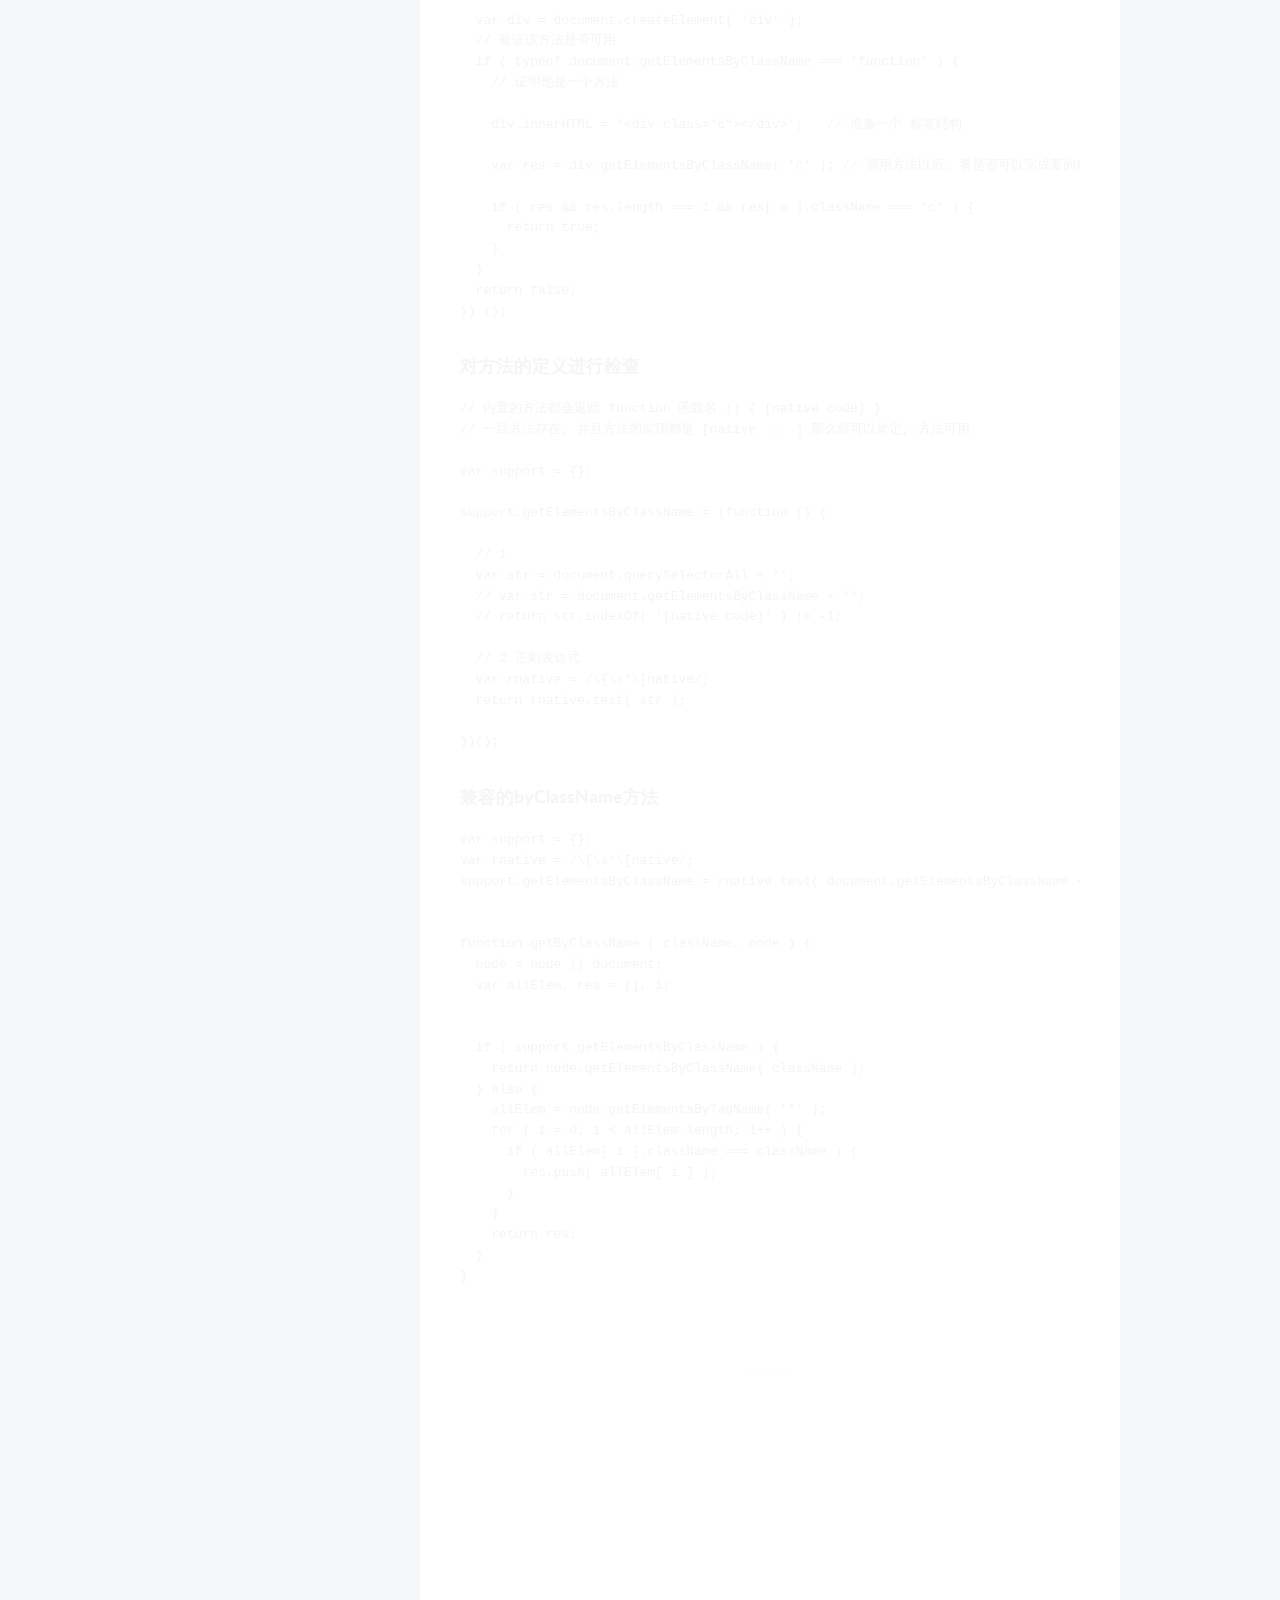
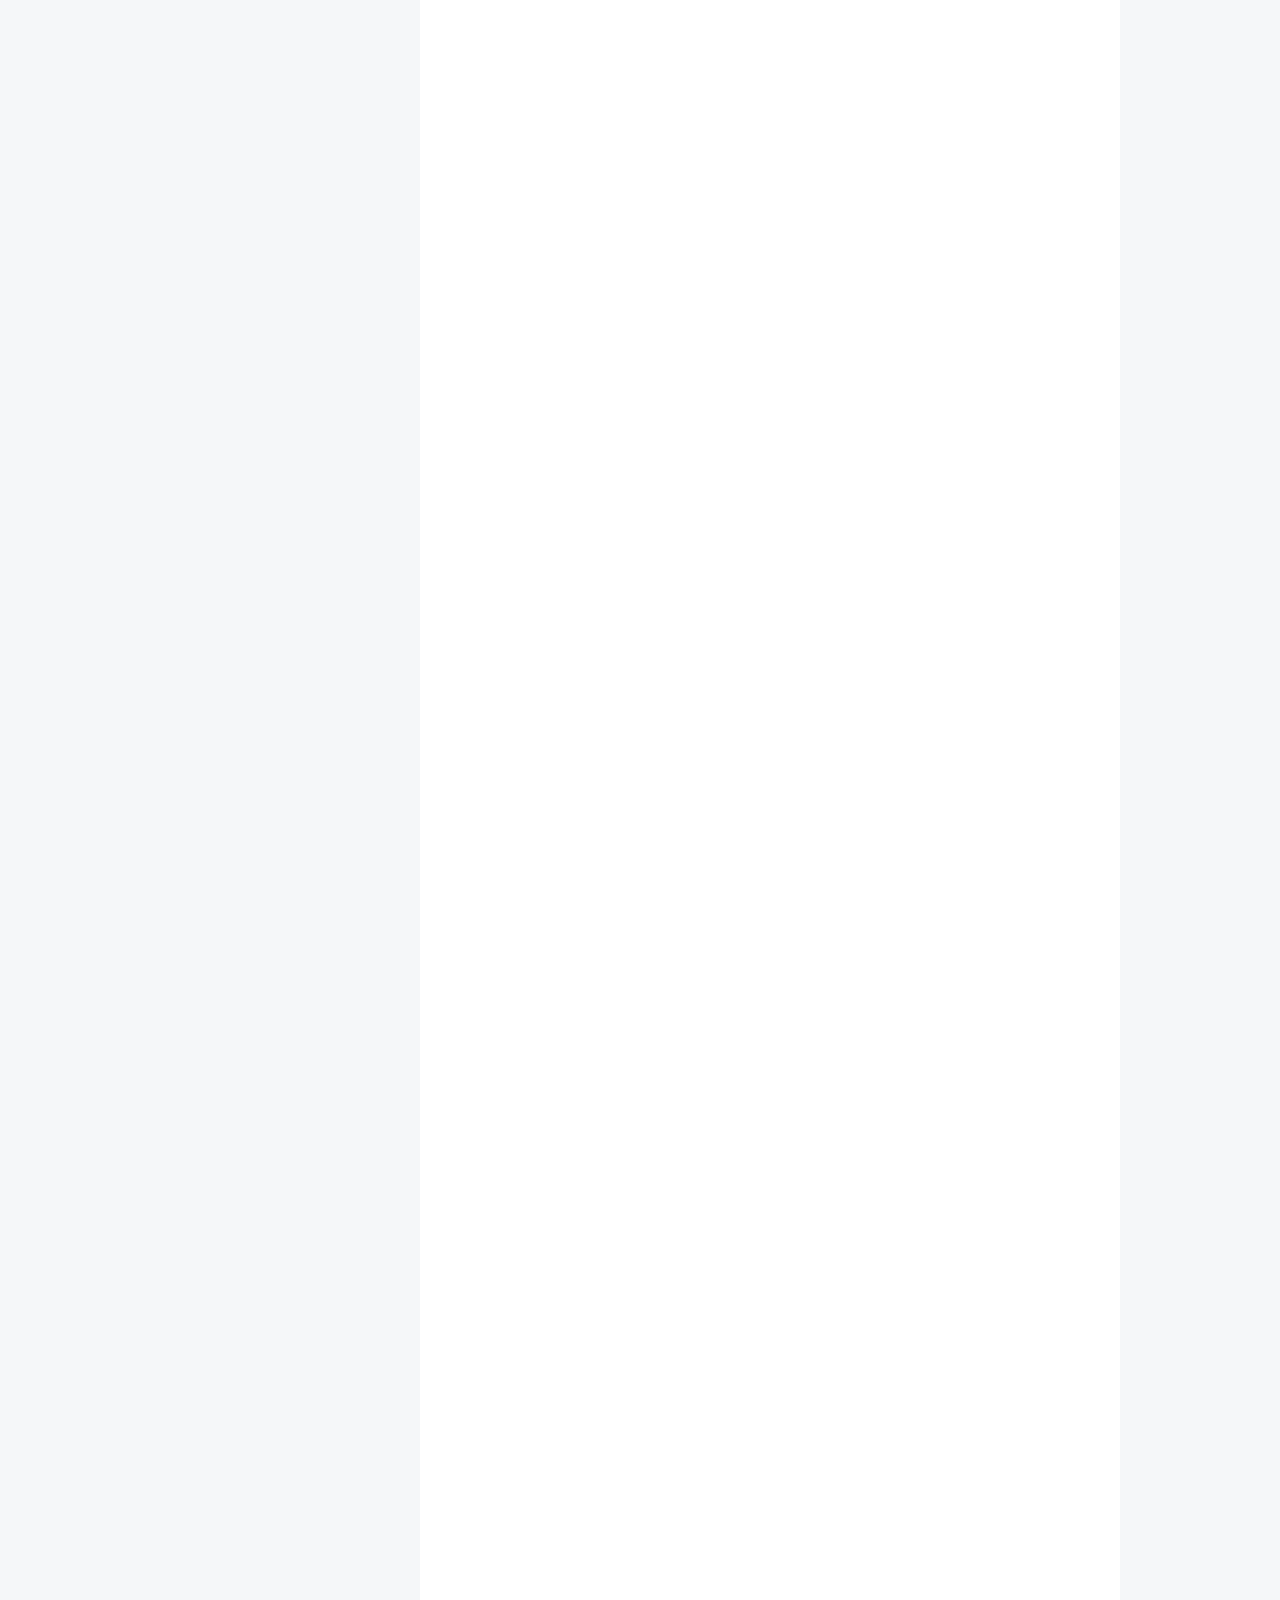
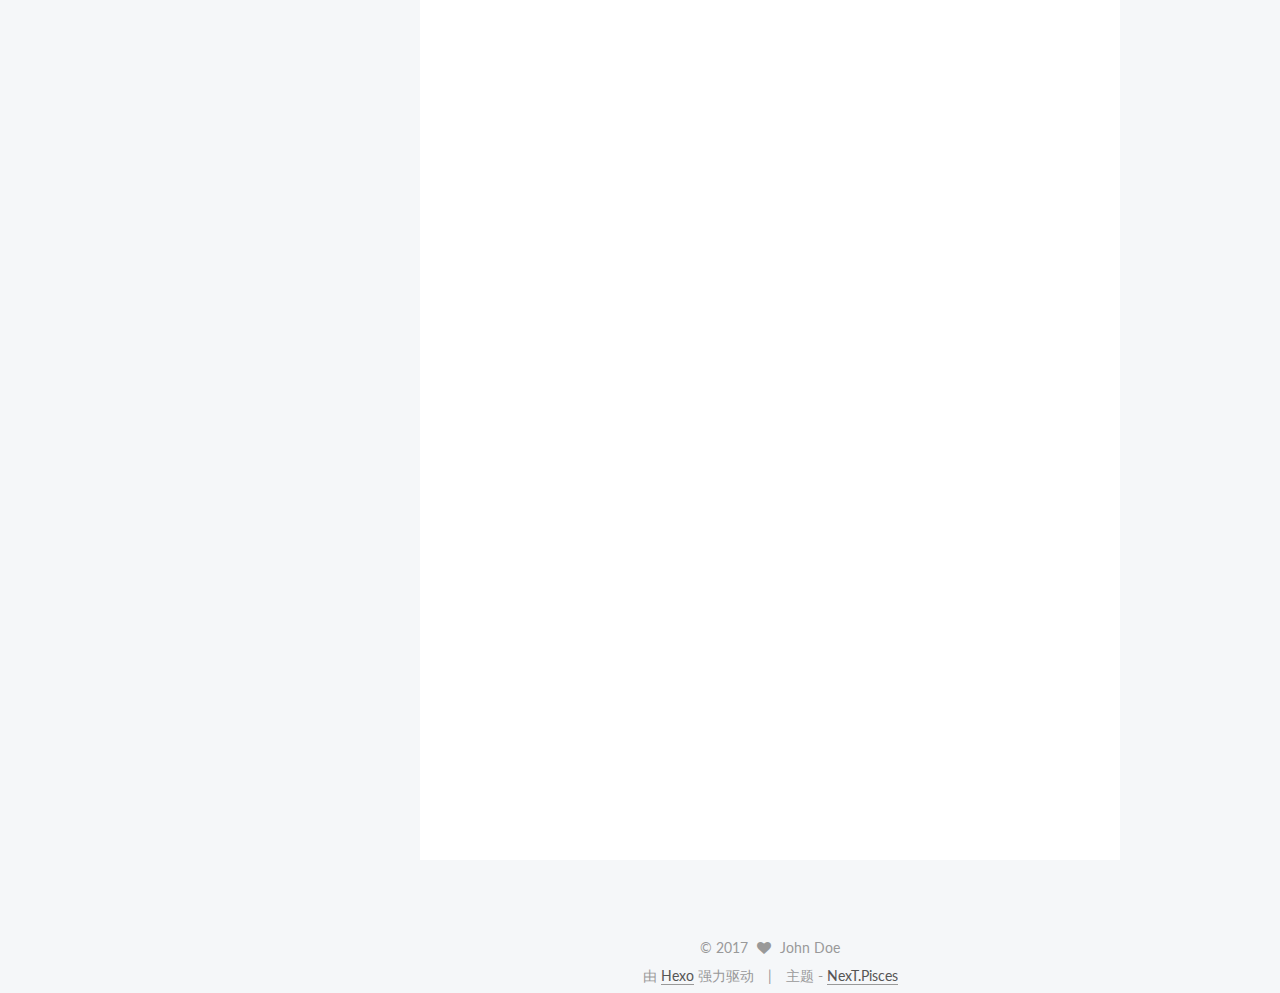
==== commit 1968f885: "Site updated: 2017-03-31 22:34:50" ====
--- a/index.html
+++ b/index.html
@@ -277,6 +277,197 @@
   
 
   <article class="post post-type-normal " itemscope itemtype="http://schema.org/Article">
+    <link itemprop="mainEntityOfPage" href="http://yoursite.com/2017/03/31/谢涛模拟面试/">
+
+    <span hidden itemprop="author" itemscope itemtype="http://schema.org/Person">
+      <meta itemprop="name" content="John Doe">
+      <meta itemprop="description" content="">
+      <meta itemprop="image" content="/images/avatar.gif">
+    </span>
+
+    <span hidden itemprop="publisher" itemscope itemtype="http://schema.org/Organization">
+      <meta itemprop="name" content="xiezhuqing">
+    </span>
+
+    
+      <header class="post-header">
+
+        
+        
+          <h1 class="post-title" itemprop="name headline">
+            
+            
+              
+                
+                <a class="post-title-link" href="/2017/03/31/谢涛模拟面试/" itemprop="url">
+                  未命名
+                </a>
+              
+            
+          </h1>
+        
+
+        <div class="post-meta">
+          <span class="post-time">
+            
+              <span class="post-meta-item-icon">
+                <i class="fa fa-calendar-o"></i>
+              </span>
+              
+                <span class="post-meta-item-text">发表于</span>
+              
+              <time title="创建于" itemprop="dateCreated datePublished" datetime="2017-03-31T22:34:28+08:00">
+                2017-03-31
+              </time>
+            
+
+            
+
+            
+          </span>
+
+          
+
+          
+            
+          
+
+          
+          
+
+          
+
+          
+
+          
+
+        </div>
+      </header>
+    
+
+
+    <div class="post-body" itemprop="articleBody">
+
+      
+      
+
+      
+        
+          
+            <h2 id="1-ajax执行过程"><a href="#1-ajax执行过程" class="headerlink" title="1.ajax执行过程"></a>1.ajax执行过程</h2><p>1）执行过程</p>
+<figure class="highlight plain"><table><tr><td class="gutter"><pre><div class="line">1</div><div class="line">2</div><div class="line">3</div><div class="line">4</div><div class="line">5</div><div class="line">6</div><div class="line">7</div><div class="line">8</div><div class="line">9</div><div class="line">10</div><div class="line">11</div></pre></td><td class="code"><pre><div class="line">(1)创建XMLHttpRequest对象,也就是创建一个异步调用对象.</div><div class="line"></div><div class="line">(2)创建一个新的HTTP请求,并指定该HTTP请求的方式、URL及验证信息.</div><div class="line"></div><div class="line">(3)设置响应HTTP请求状态变化的函数.</div><div class="line"></div><div class="line">(4)发送HTTP请求.</div><div class="line"></div><div class="line">(5)获取异步调用返回的数据.</div><div class="line"></div><div class="line">(6)使用JavaScript和DOM实现局部刷新.</div></pre></td></tr></table></figure>
+<p>2）’get’和’post’方式的区别</p>
+<p>Get和Post在客户端的区别。</p>
+<ul>
+<li>GET方式会在url地址后面进行传递，而post会作为HTTP请求的消息实体中进行传送</li>
+<li>GET传递的数据量为1024字节，POST方式传输的数据量就会大很多</li>
+<li>GET传输的数据在url中是可见的，而且会被浏览器缓存起来。</li>
+</ul>
+<p>一般情况下，请求数据无副作用，比如进行搜索时可以使用get请求，当请求有副作用时，比如有数据添加时需要使用post请求。</p>
+<h3 id="2-对闭包的理解和作用"><a href="#2-对闭包的理解和作用" class="headerlink" title="2.对闭包的理解和作用"></a>2.对闭包的理解和作用</h3><p>1)什么是闭包</p>
+<p><strong>「函数」和「函数内部能访问到的变量」（也叫环境）的总和，就是一个闭包。</strong></p>
+<p>至于为什么需要还要在外面再套一层函数,是为了使用闭包的目则是为了构建一个局部作用域,好隐藏变量.</p>
+<p>再利用内函数能访问上级作用域变量的特性,获取外函数中的变量,通过内函数的return,赋值给Windows的函数来间接读取修改变量.所以我觉得闭包是 JS 函数作用域的副产品.</p>
+<p>2)闭包的优点</p>
+<ul>
+<li>自执行函数也就是沙箱，可以由于其内部都是局部变量，不会造成全部变量污染。</li>
+<li>进行缓存， 将内部函数或者对象返回出来后。</li>
+<li>​</li>
+</ul>
+<p>3)闭包的缺点</p>
+<ul>
+<li>内存泄漏</li>
+<li>性能问题</li>
+</ul>
+<h2 id="3-浏览器本地存储"><a href="#3-浏览器本地存储" class="headerlink" title="3.浏览器本地存储"></a>3.浏览器本地存储</h2><p>在较高版本的浏览器中，<code>js</code>提供了<code>sessionStorage</code>和<code>globalStorage</code>。在<code>HTML5</code>中提供了<code>localStorage</code>来取代<code>globalStorage</code>。</p>
+<p><code>Html5</code>中的<code>Web Storage</code>包括了两种存储方式：<code>sessionStorage</code>和<code>localStorage</code>。</p>
+<p><code>sessionStorage</code>用于本地存储一个会话（session）中的数据，这些数据只有在同一个会话中的页面才能访问并且当会话结束后数据也随之销毁。因此<code>sessionStorage</code>不是一种持久化的本地存储，仅仅是会话级别的存储。</p>
+<p>而<code>localStorage</code>用于持久化的本地存储，除非主动删除数据，否则数据是永远不会过期的</p>
+<h3 id="4-css3和H5的新特性"><a href="#4-css3和H5的新特性" class="headerlink" title="4.css3和H5的新特性"></a>4.css3和H5的新特性</h3><p>1.首先H5是个不只是指的是html5，而是指html，css3，javascript的集成开发环境</p>
+<p>2.HTML5部分</p>
+<ul>
+<li><p>新的语义化标签，例如header，section，footer等等</p>
+</li>
+<li><p>新的输入类型</p>
+</li>
+<li><p>音频audio，视频video标签</p>
+</li>
+<li><p>有点类似于jquery的新的dom元素获取方式，querySelector,querySelectorAll</p>
+</li>
+<li><p>同样类似于jquery的类名操作</p>
+<figure class="highlight javascript"><table><tr><td class="gutter"><pre><div class="line">1</div><div class="line">2</div><div class="line">3</div><div class="line">4</div></pre></td><td class="code"><pre><div class="line">div.classList.add(<span class="string">"orange"</span>)添加类</div><div class="line">div.classList.remove(<span class="string">"orange"</span>)移除类</div><div class="line">div.classList.contains(<span class="string">"orange"</span>)是否有某个类</div><div class="line">div.classList.toggle(<span class="string">"orange"</span>)切换类</div></pre></td></tr></table></figure>
+</li>
+<li><p>自定义属性一data开头的，是的自定义属性命名比较规范</p>
+</li>
+<li>浏览器存储方式：localstorage，sessionstorage 使用方法基本一致。</li>
+</ul>
+<p>3.css3部分：常见属性兼容性不错，不兼容的可以使用相应的前缀</p>
+<ul>
+<li><p>css3选择器</p>
+<ol>
+<li>基本选择器，属性选择器等等</li>
+<li>伪类选择器：nth-child()这些</li>
+<li>伪元素选择器：::first-letter这些</li>
+</ol>
+</li>
+<li><p>文字阴影:text-shoadow: x y 阴影 color</p>
+</li>
+<li><p>盒子阴影:box-shoadow: 发散方向(inset向内) x y 模糊 放大 color;模糊 放大可以省略</p>
+</li>
+<li><p>背景：</p>
+<ol>
+<li>background-size :width height;指定固定大小 contain;自适应;cover;强行等比例覆盖</li>
+<li>background-image:url,url;多重背景图片</li>
+<li>background-origin: border-box;content-box;padding-box;</li>
+<li>background-clip:border-box;xontent-box;padding-box;之外的区域裁剪掉</li>
+</ol>
+</li>
+<li><p>渐变:线性渐变，径向渐变</p>
+</li>
+<li><p>​</p>
+<p>​</p>
+</li>
+</ul>
+
+          
+        
+      
+    </div>
+
+    <div>
+      
+    </div>
+
+    <div>
+      
+    </div>
+
+
+    <footer class="post-footer">
+      
+
+      
+
+      
+
+      
+      
+        <div class="post-eof"></div>
+      
+    </footer>
+  </article>
+
+
+    
+      
+
+  
+
+  
+  
+  
+
+  <article class="post post-type-normal " itemscope itemtype="http://schema.org/Article">
     <link itemprop="mainEntityOfPage" href="http://yoursite.com/2017/03/18/哈佛幸福课/">
 
     <span hidden itemprop="author" itemscope itemtype="http://schema.org/Person">
@@ -1345,7 +1536,7 @@
           
             <div class="site-state-item site-state-posts">
               <a href="/archives">
-                <span class="site-state-item-count">6</span>
+                <span class="site-state-item-count">7</span>
                 <span class="site-state-item-name">日志</span>
               </a>
             </div>
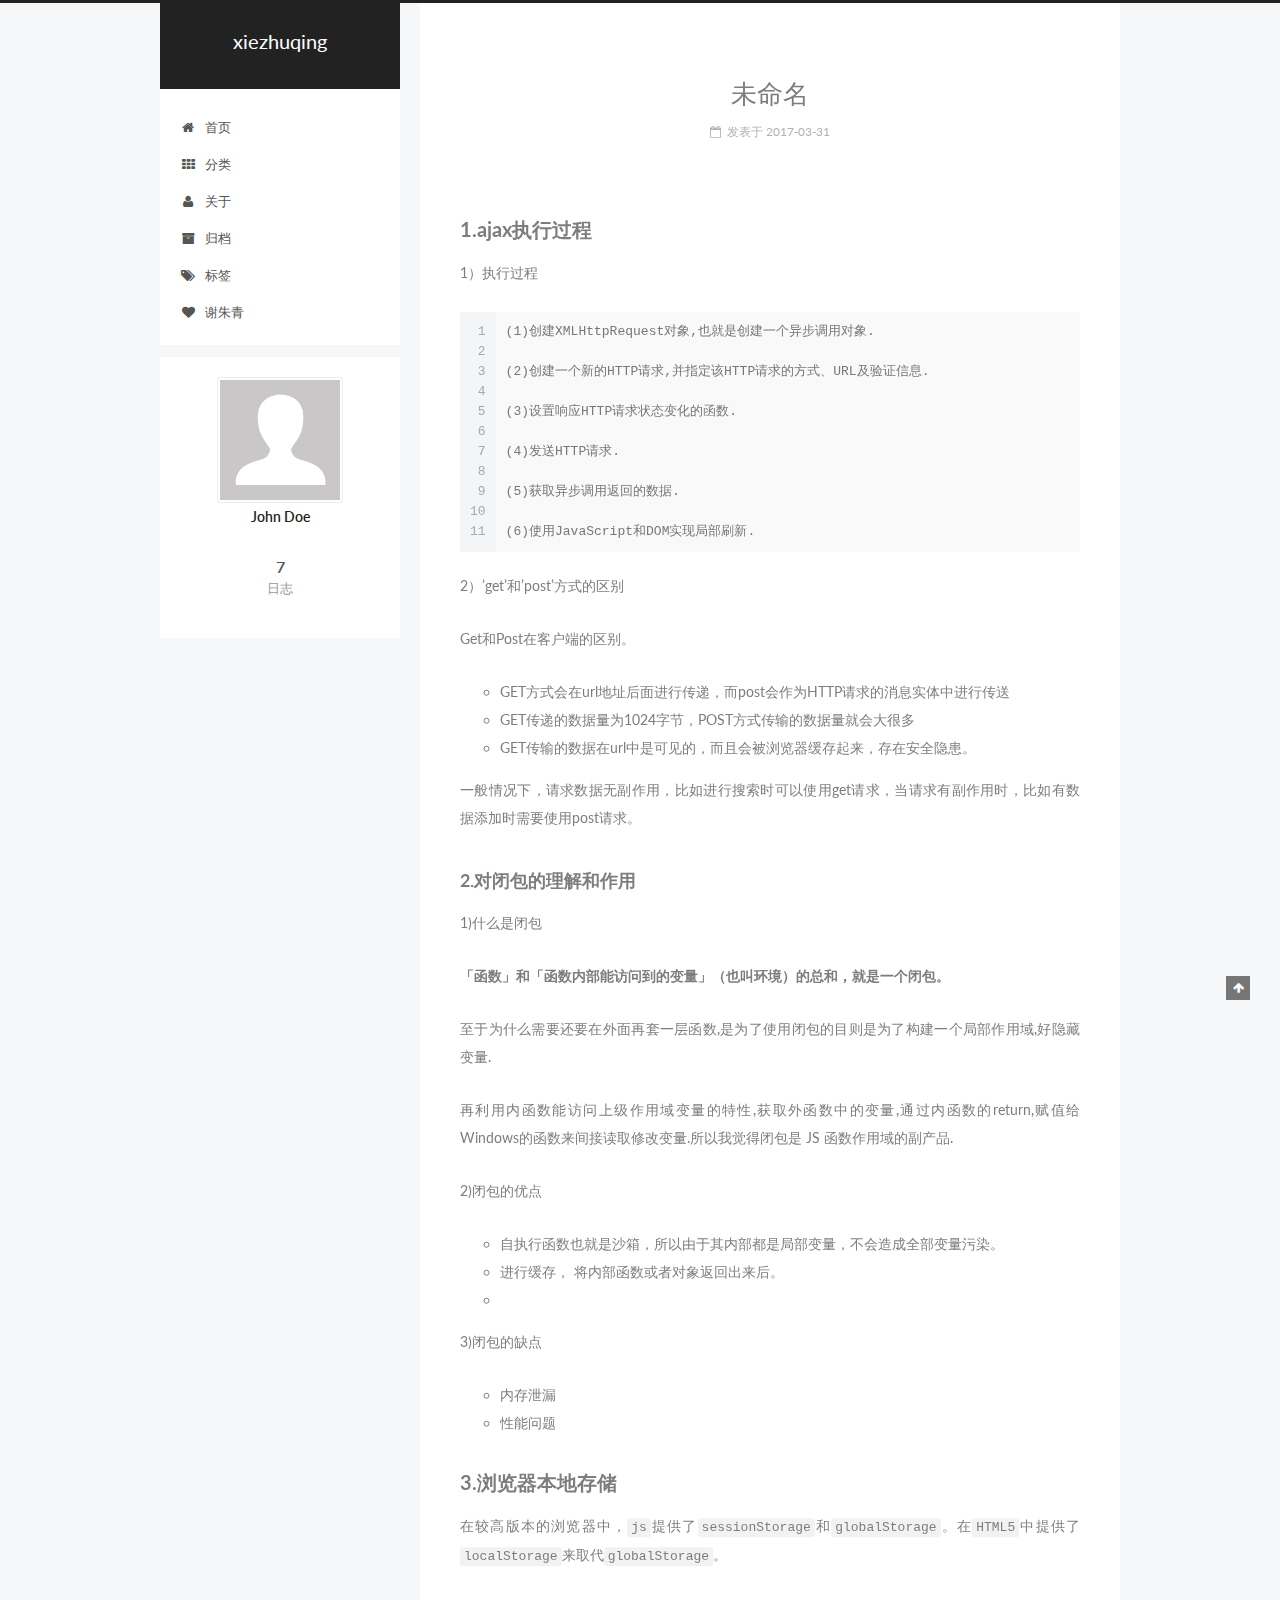
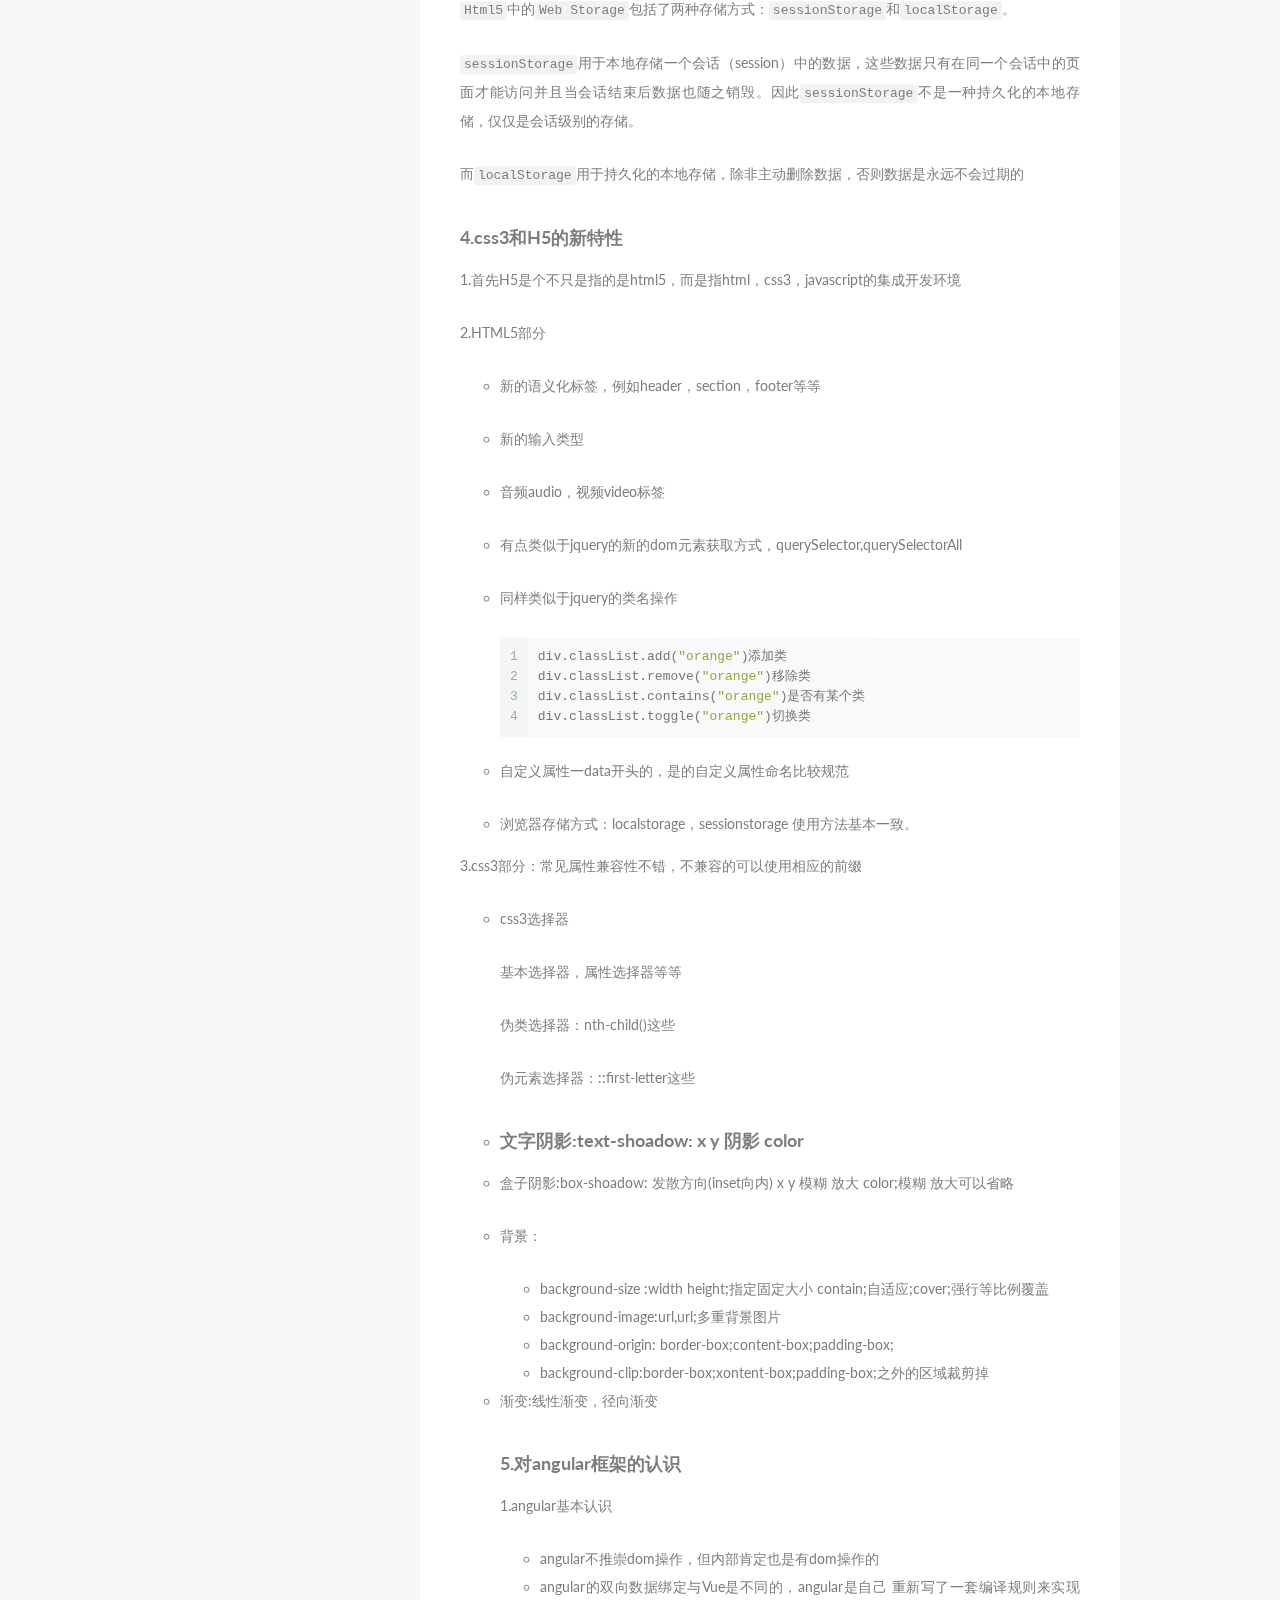
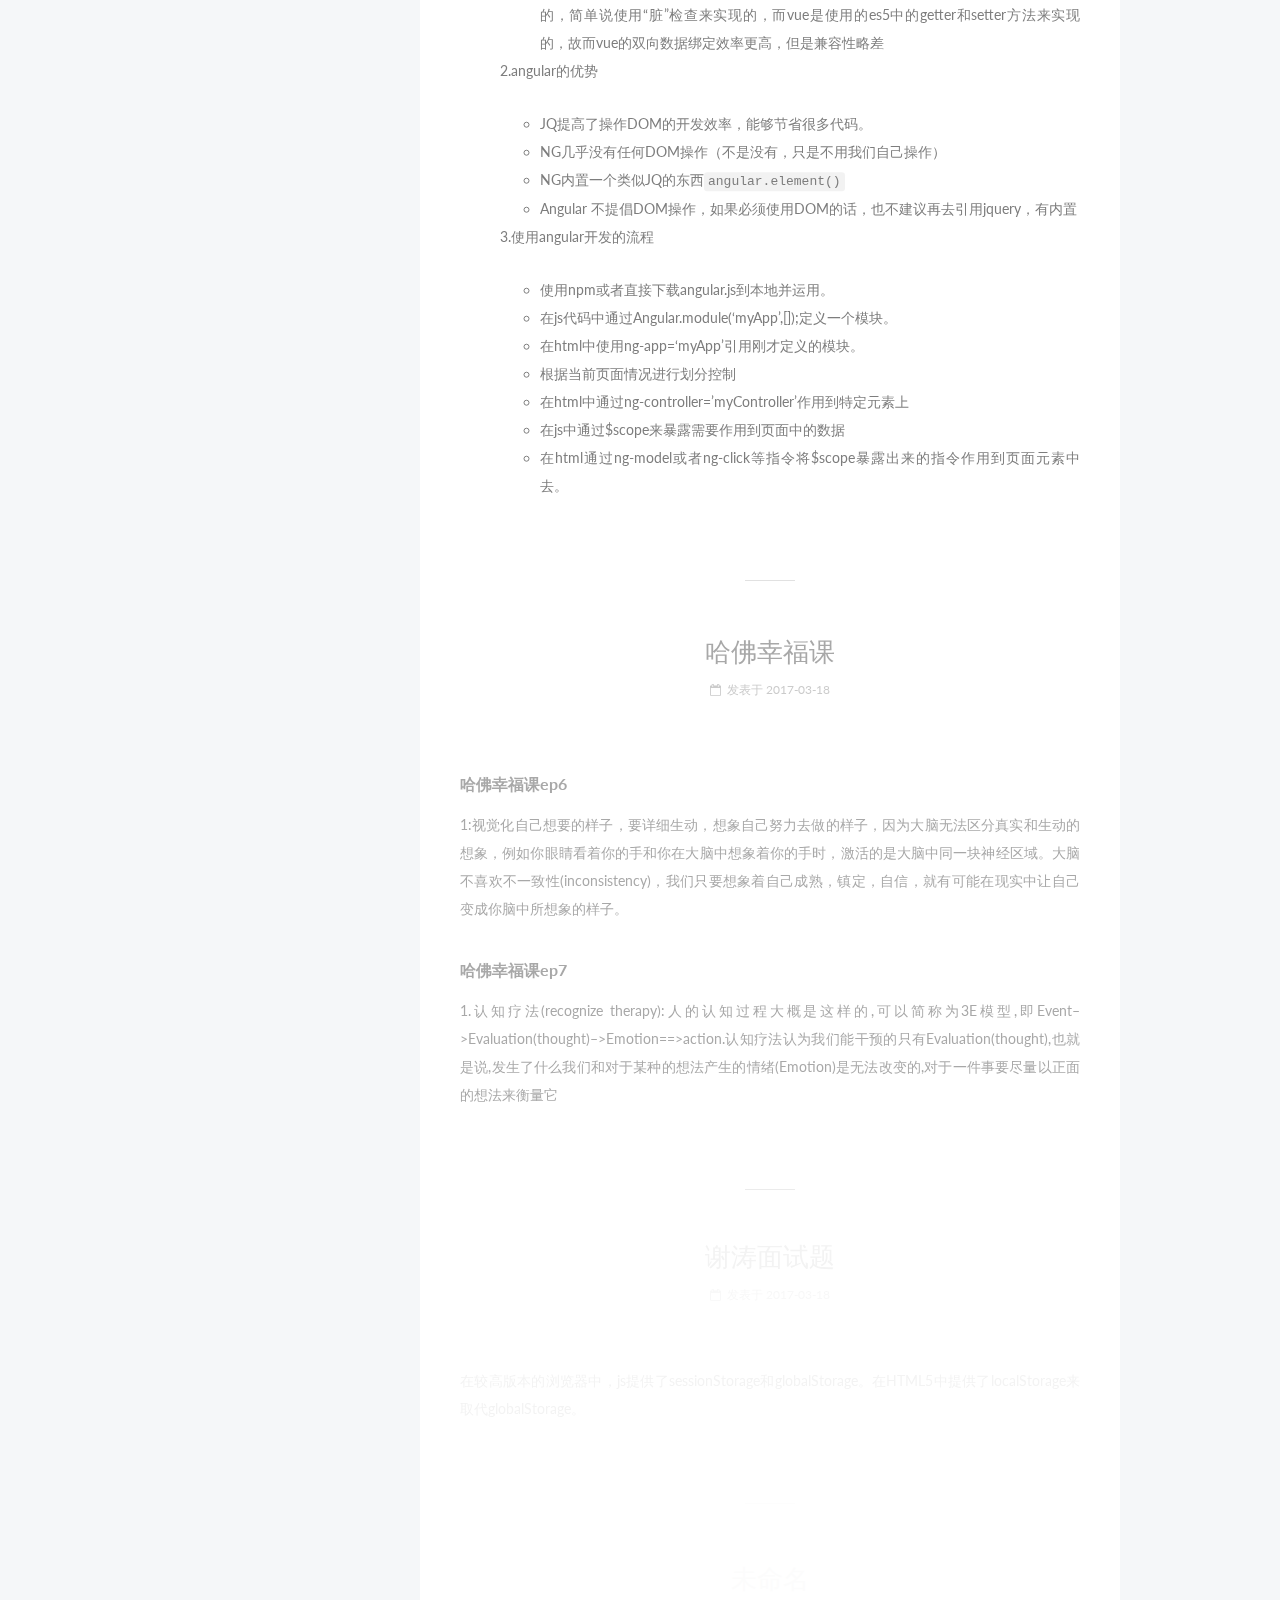
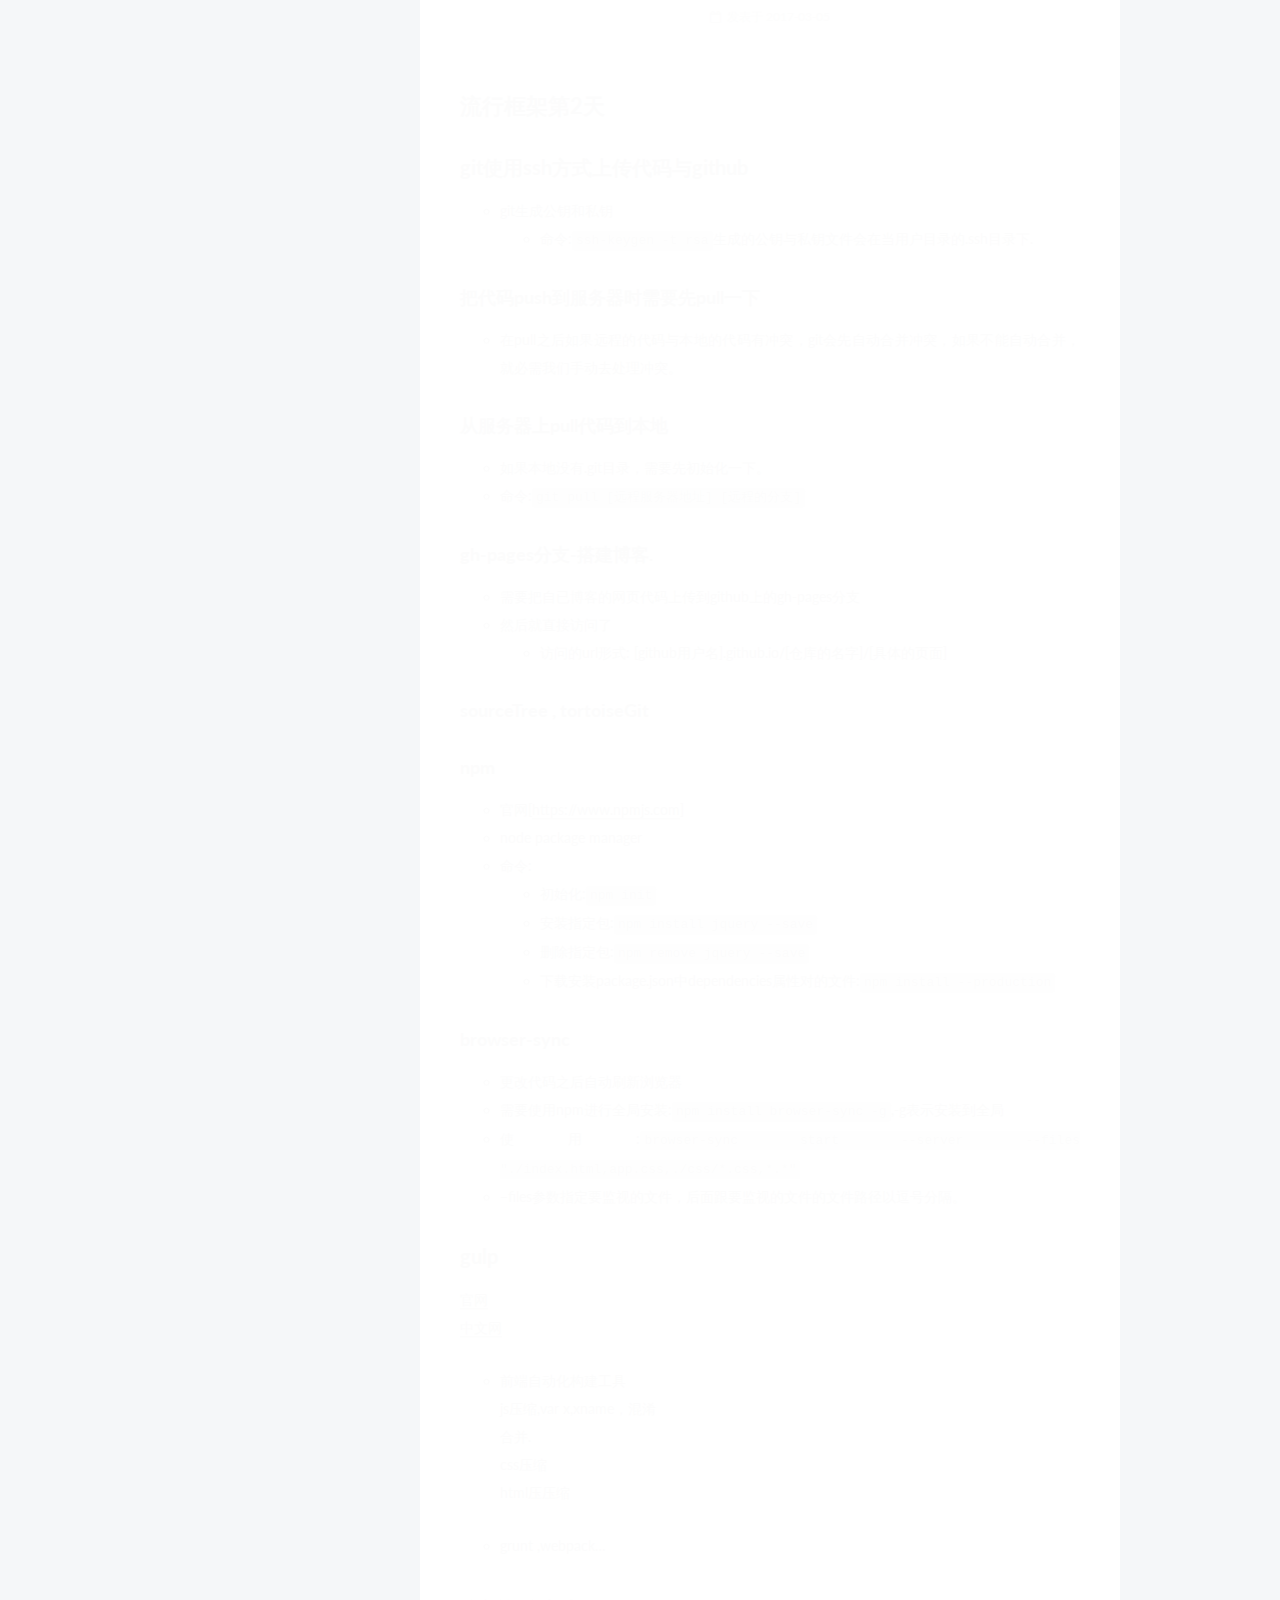
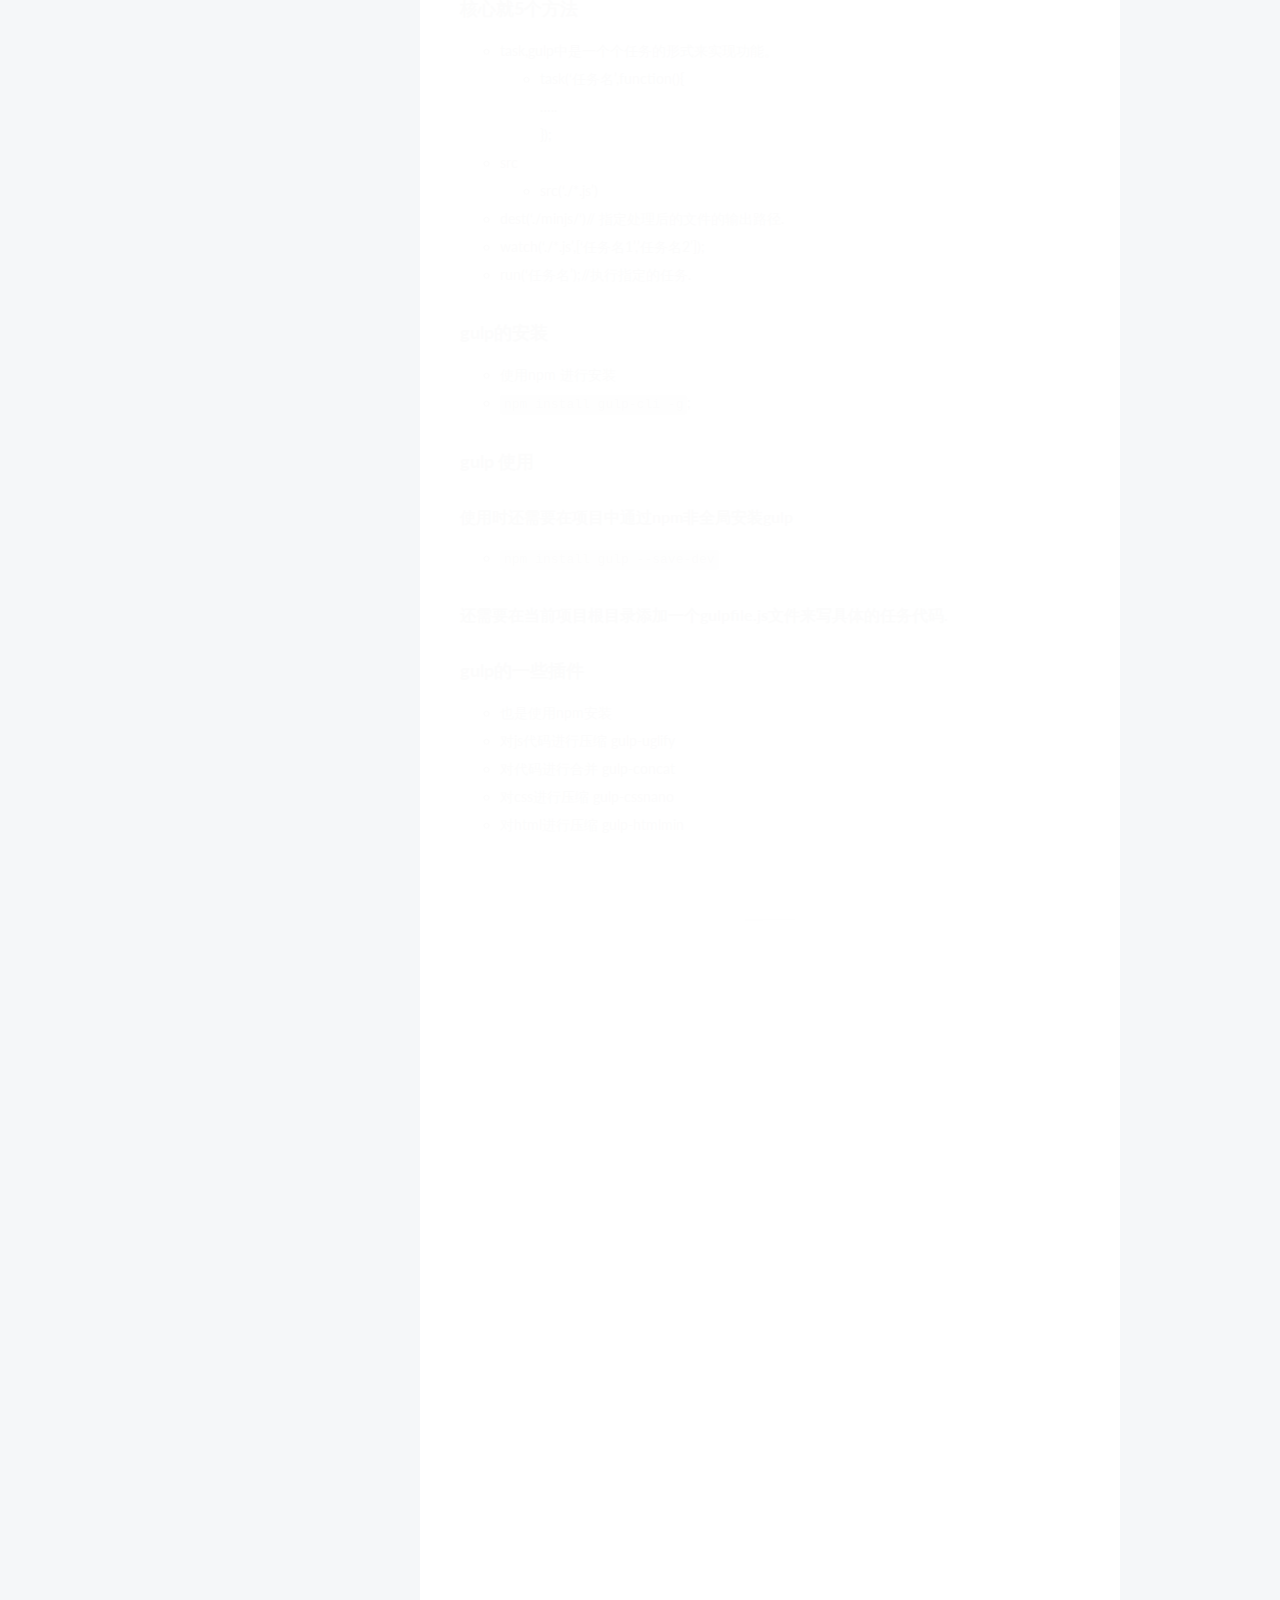
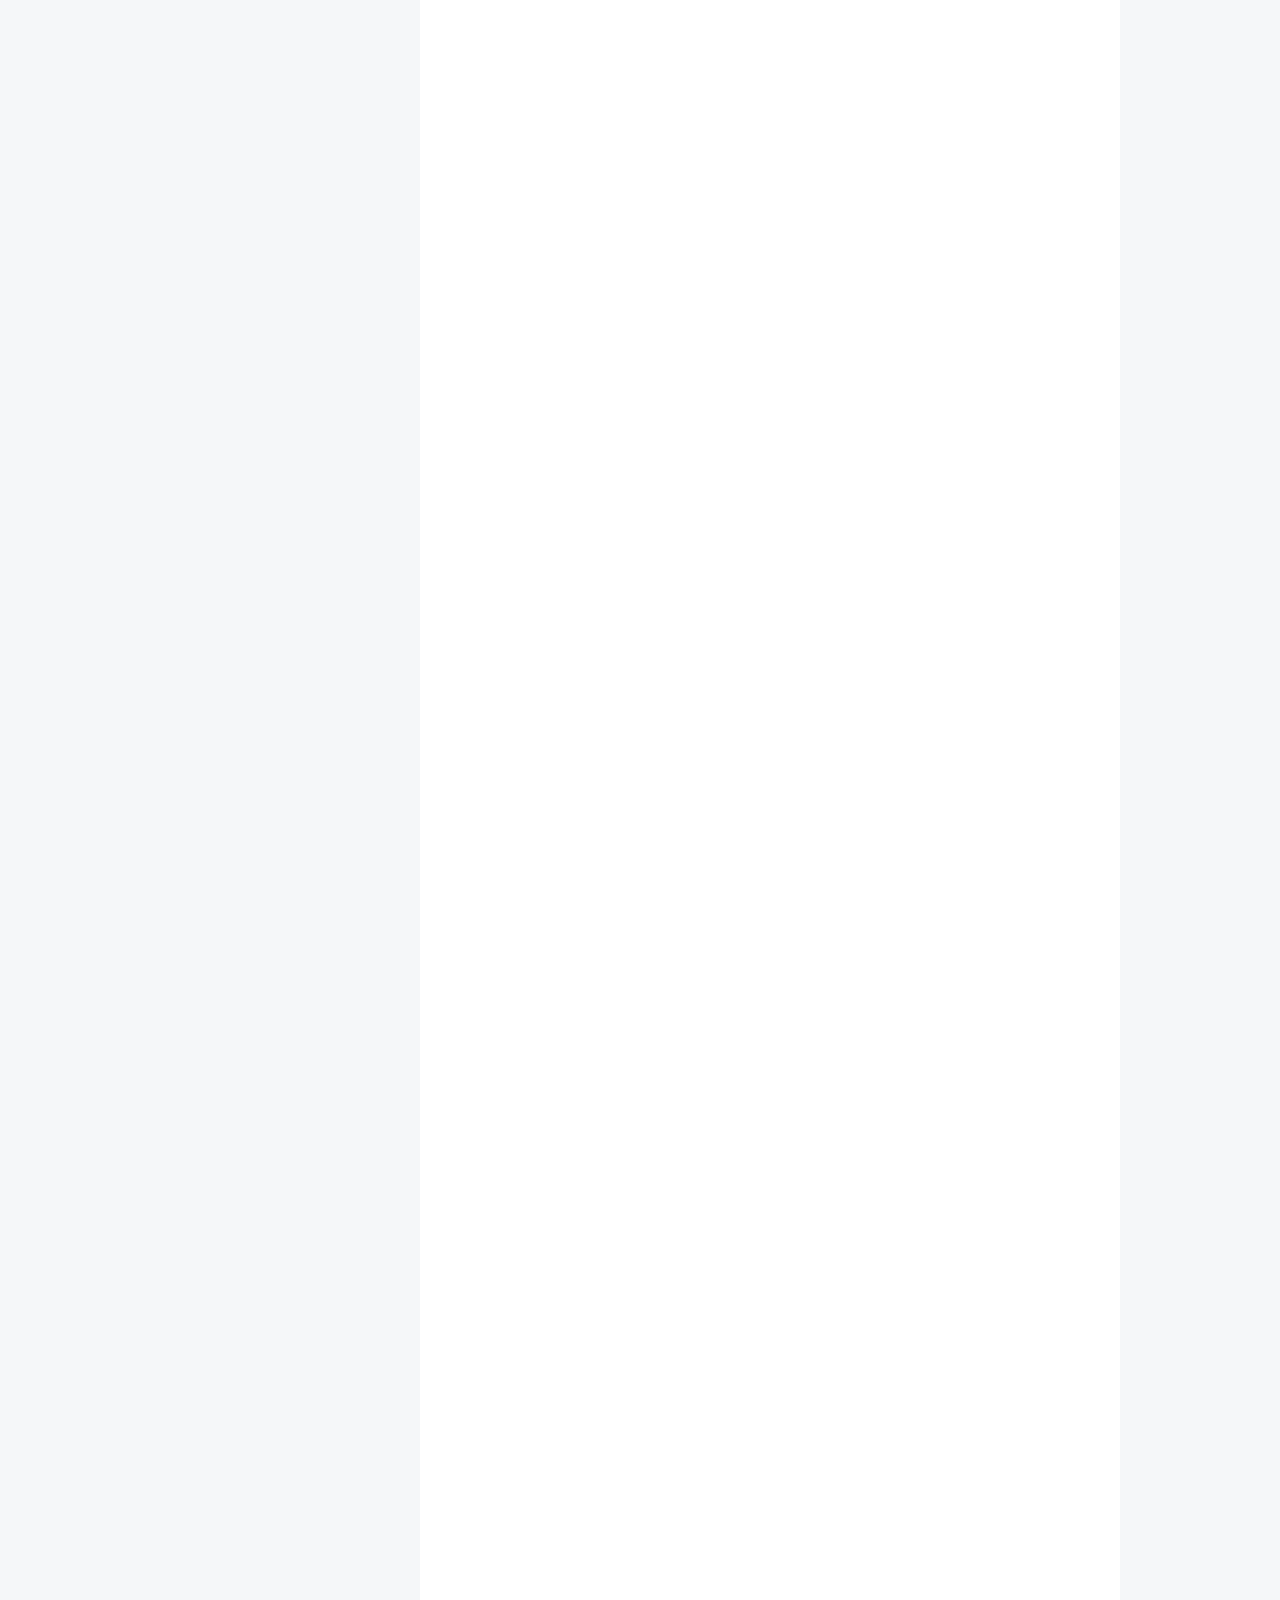
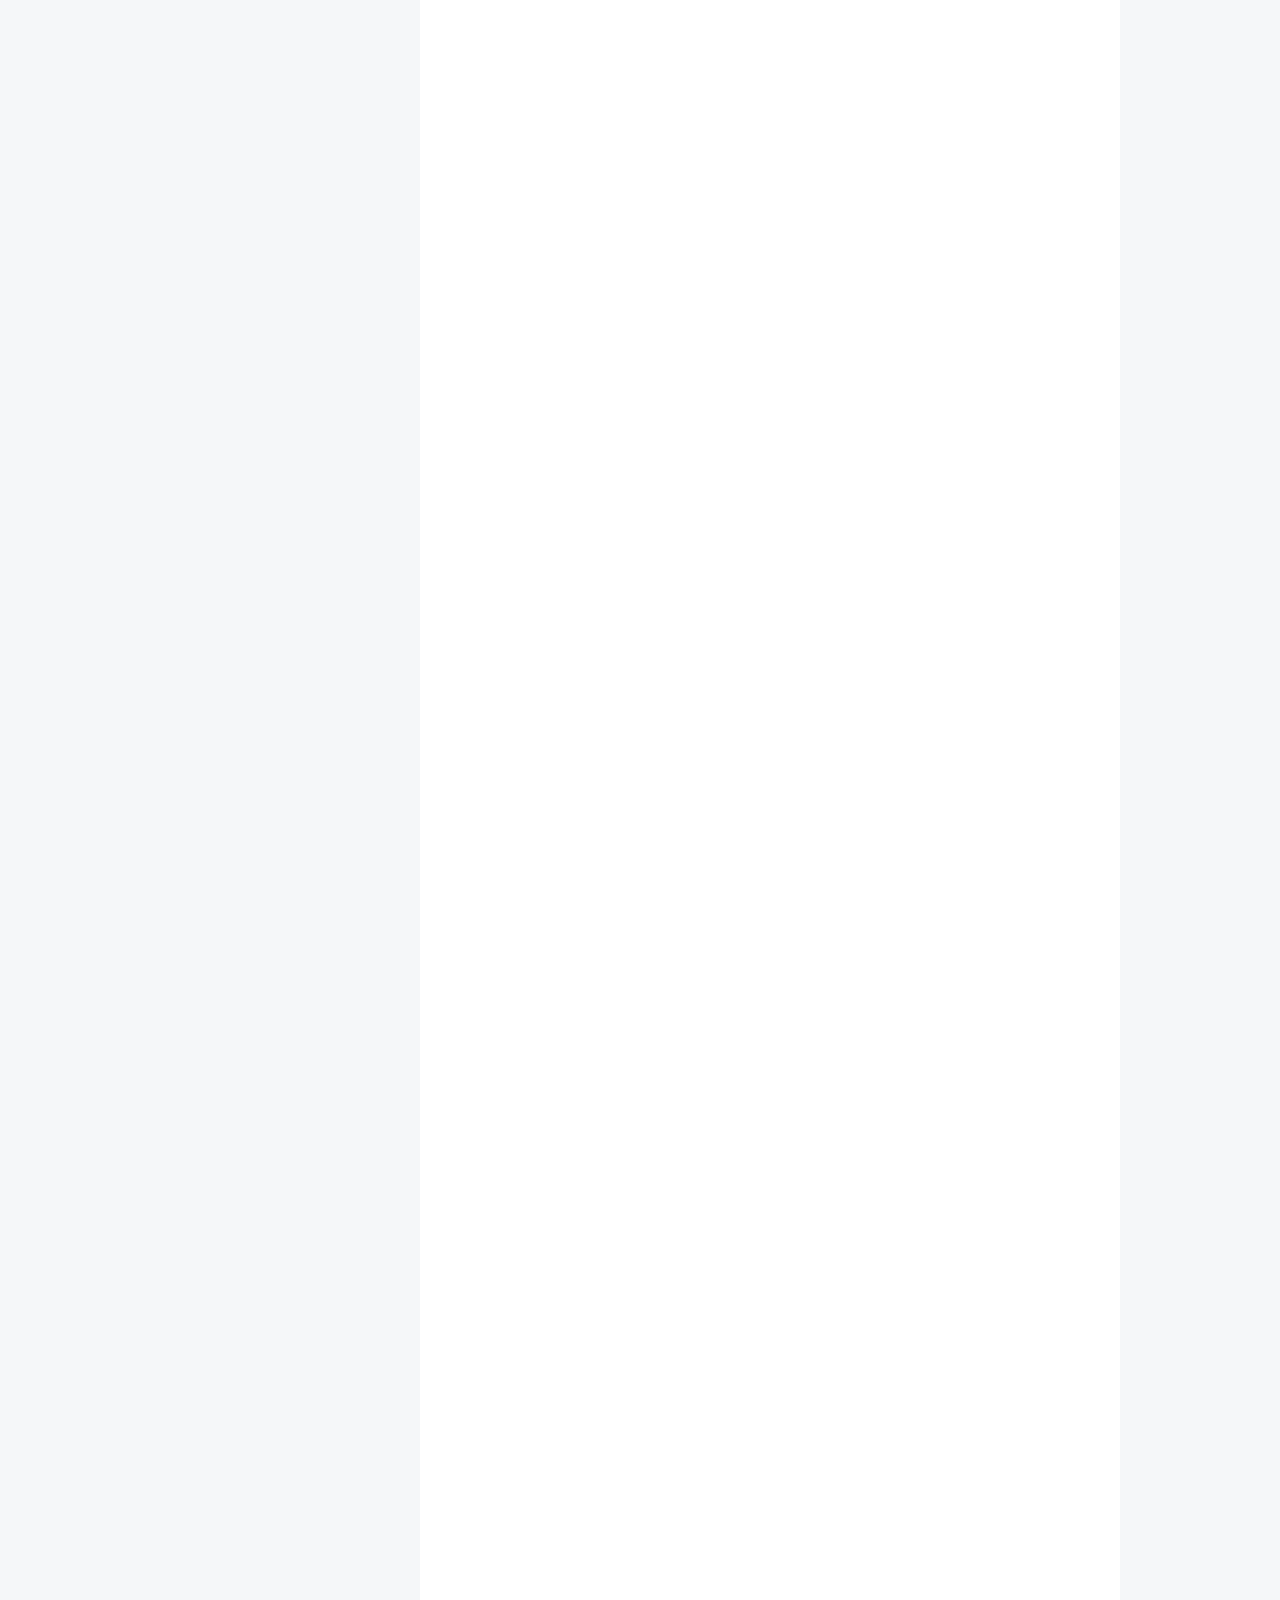
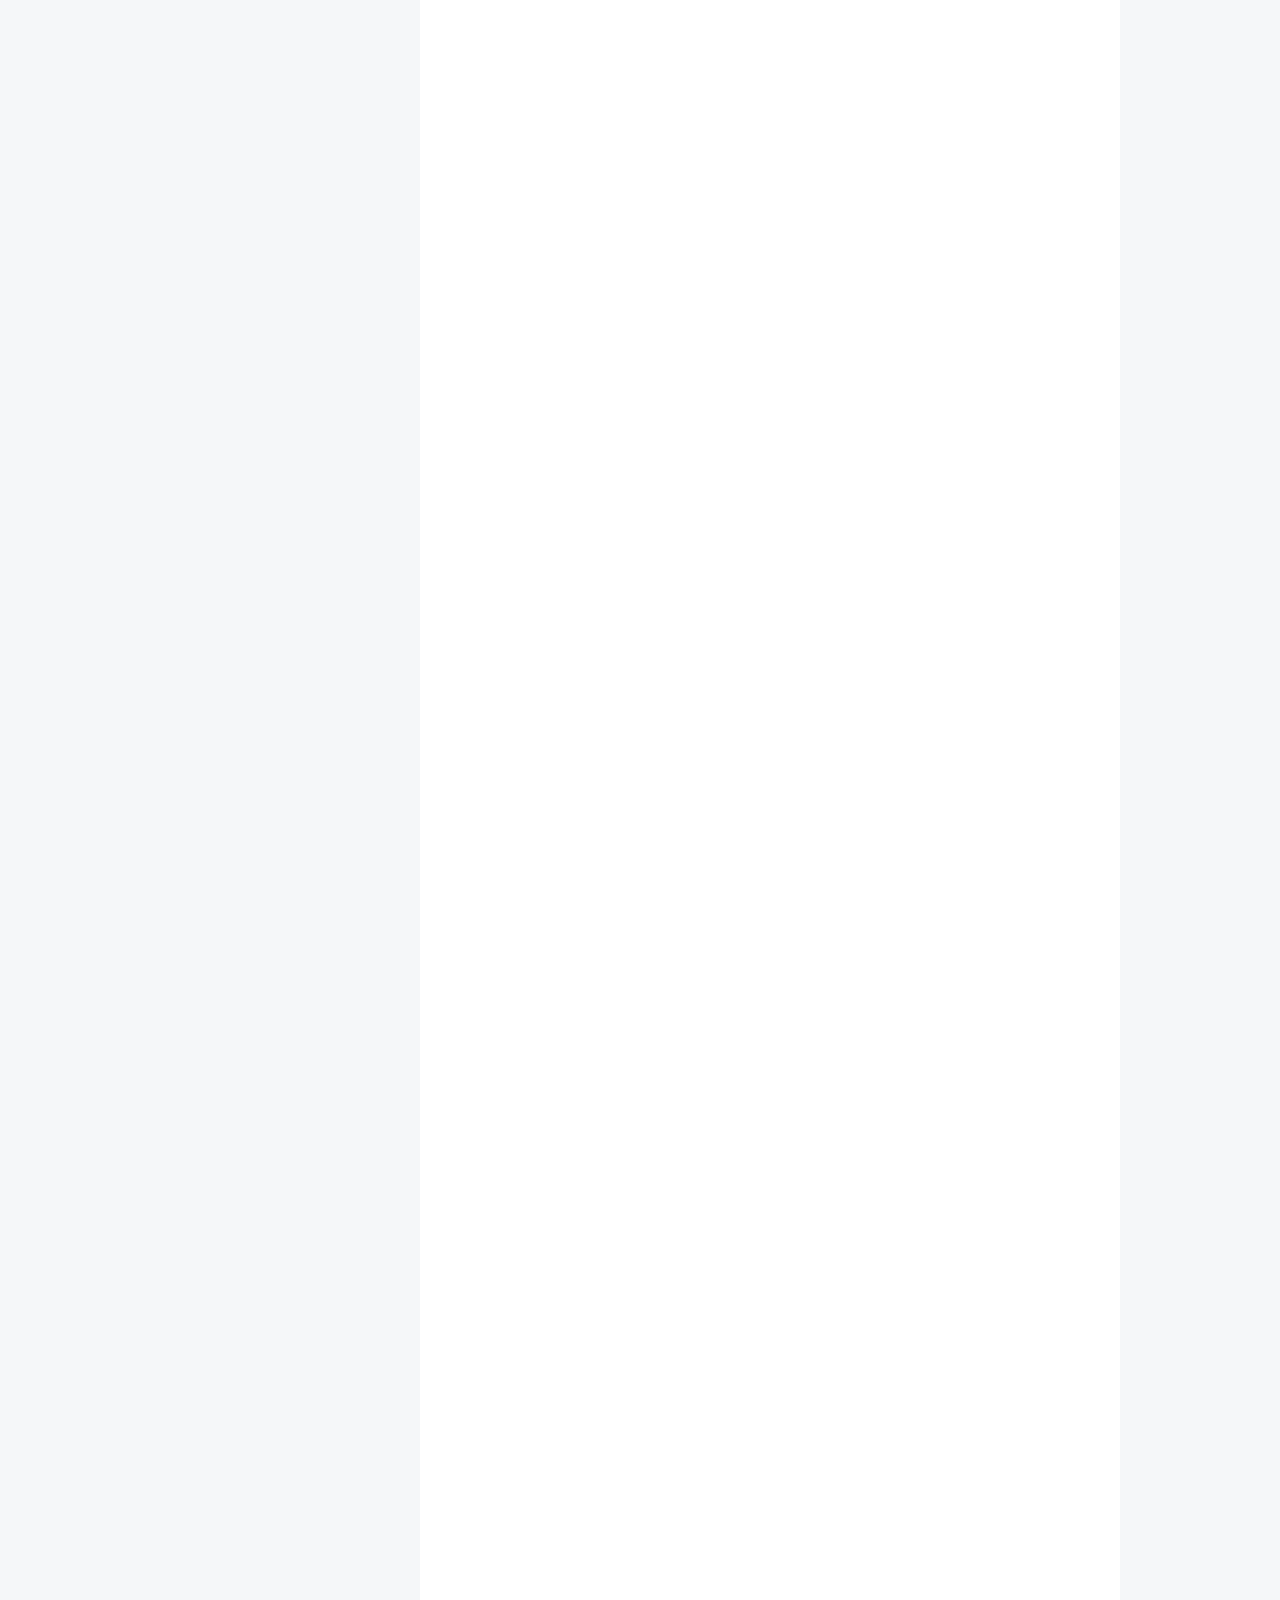
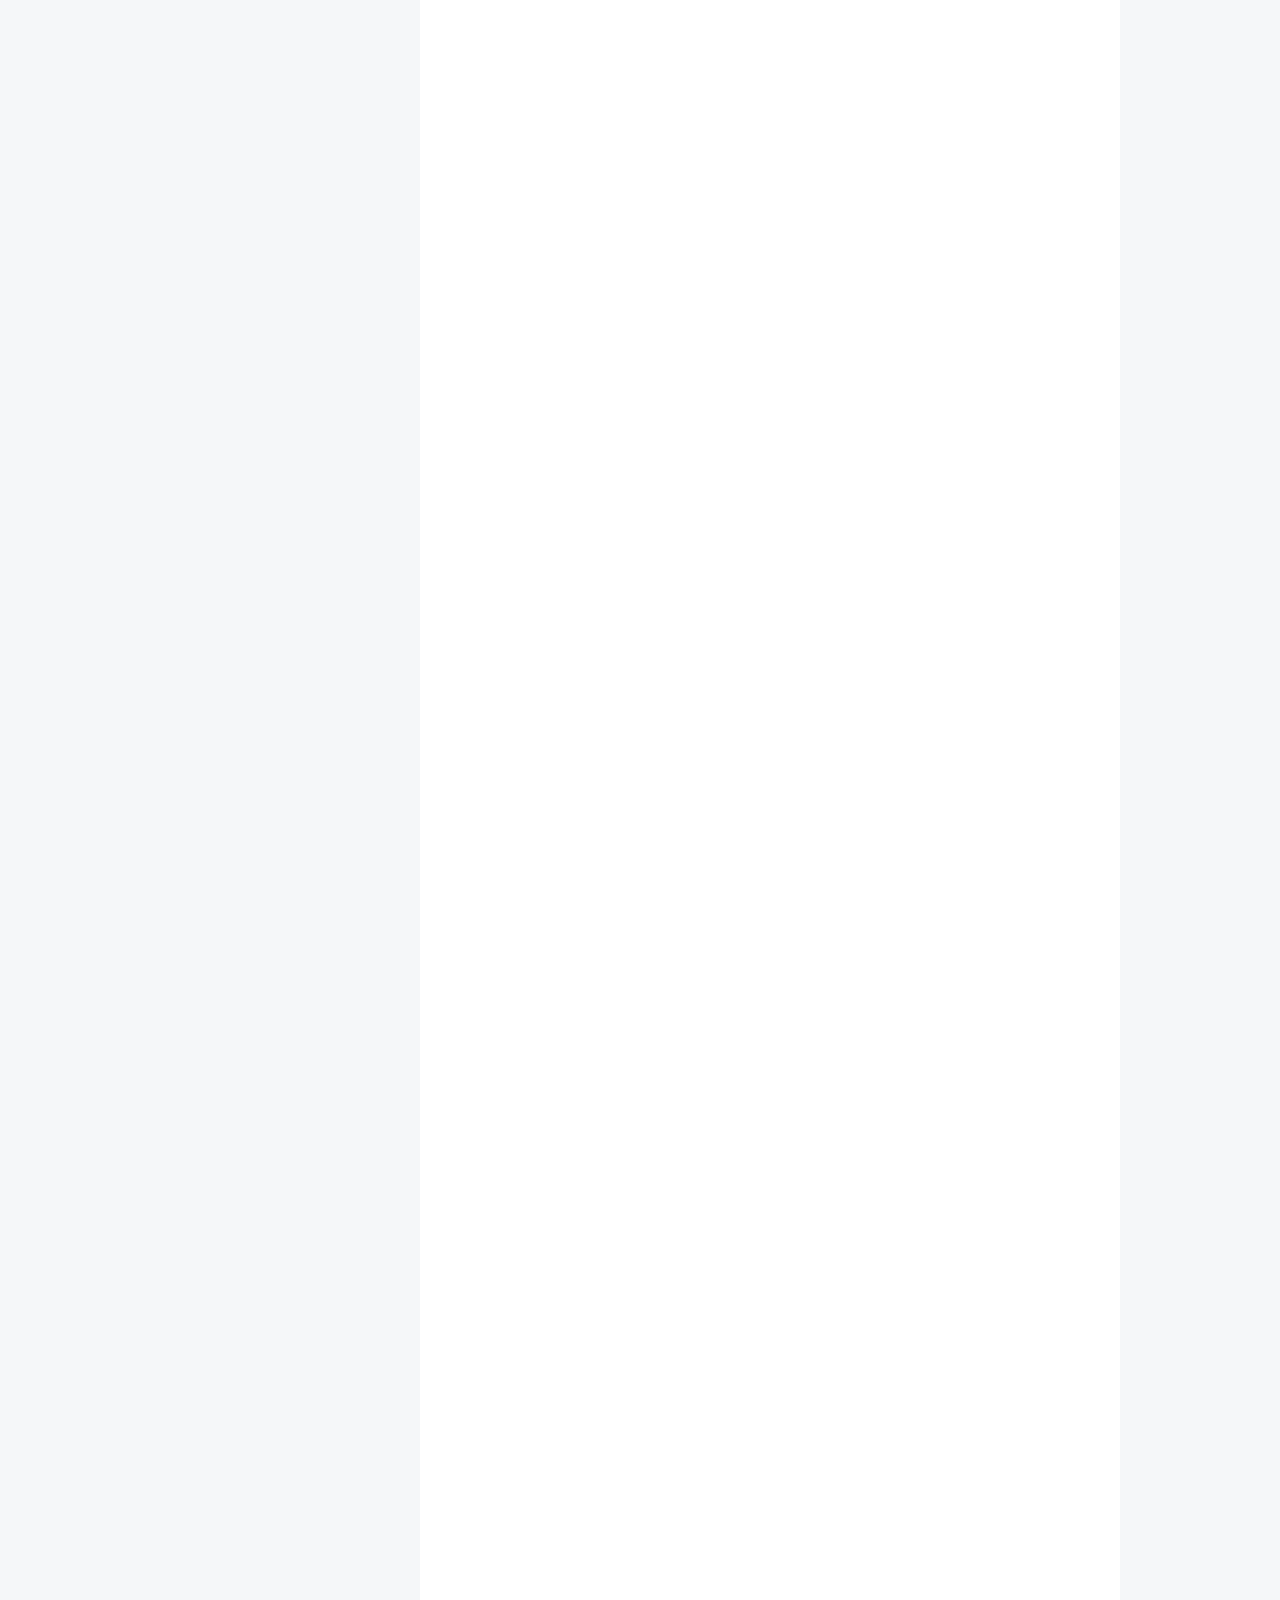
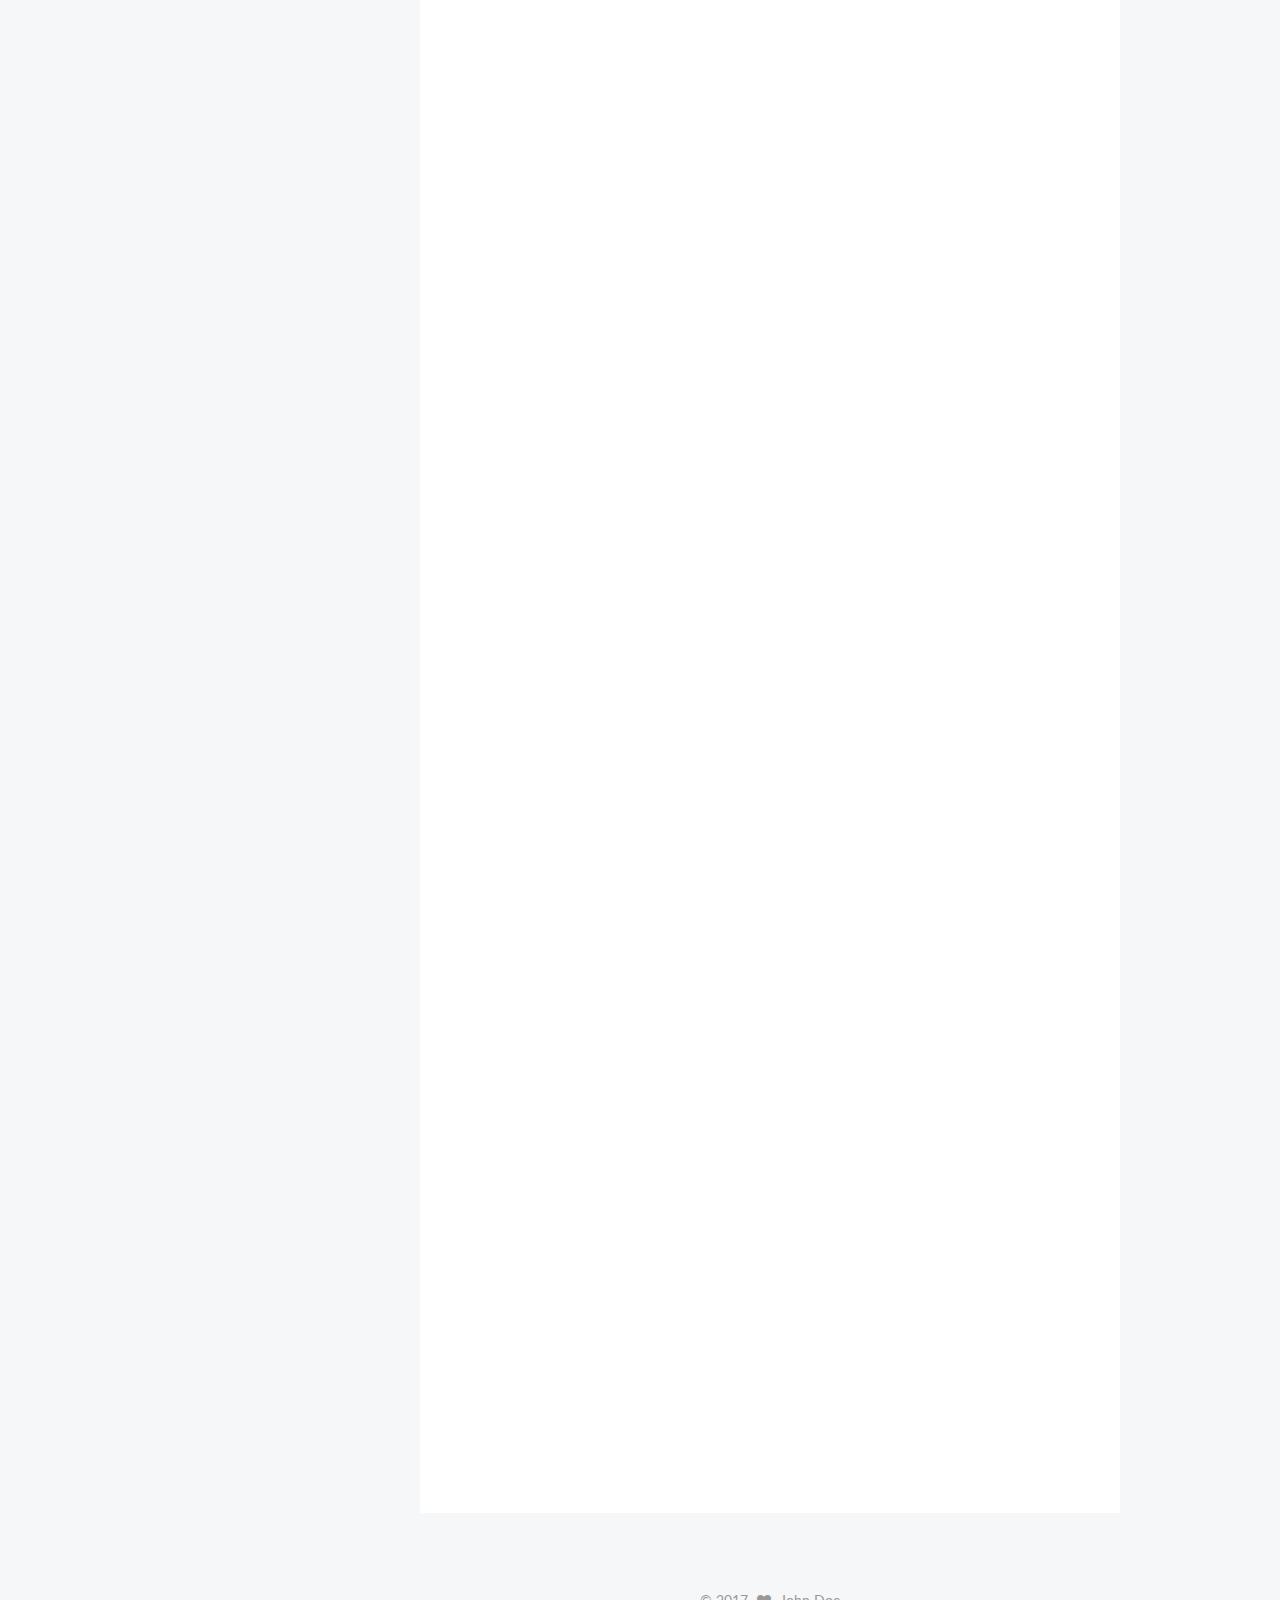
==== commit 29ca9639: "Site updated: 2017-04-02 00:07:11" ====
--- a/index.html
+++ b/index.html
@@ -361,7 +361,7 @@
 <ul>
 <li>GET方式会在url地址后面进行传递，而post会作为HTTP请求的消息实体中进行传送</li>
 <li>GET传递的数据量为1024字节，POST方式传输的数据量就会大很多</li>
-<li>GET传输的数据在url中是可见的，而且会被浏览器缓存起来。</li>
+<li>GET传输的数据在url中是可见的，而且会被浏览器缓存起来，存在安全隐患。</li>
 </ul>
 <p>一般情况下，请求数据无副作用，比如进行搜索时可以使用get请求，当请求有副作用时，比如有数据添加时需要使用post请求。</p>
 <h3 id="2-对闭包的理解和作用"><a href="#2-对闭包的理解和作用" class="headerlink" title="2.对闭包的理解和作用"></a>2.对闭包的理解和作用</h3><p>1)什么是闭包</p>
@@ -370,7 +370,7 @@
 <p>再利用内函数能访问上级作用域变量的特性,获取外函数中的变量,通过内函数的return,赋值给Windows的函数来间接读取修改变量.所以我觉得闭包是 JS 函数作用域的副产品.</p>
 <p>2)闭包的优点</p>
 <ul>
-<li>自执行函数也就是沙箱，可以由于其内部都是局部变量，不会造成全部变量污染。</li>
+<li>自执行函数也就是沙箱，所以由于其内部都是局部变量，不会造成全部变量污染。</li>
 <li>进行缓存， 将内部函数或者对象返回出来后。</li>
 <li>​</li>
 </ul>
@@ -404,14 +404,11 @@
 <p>3.css3部分：常见属性兼容性不错，不兼容的可以使用相应的前缀</p>
 <ul>
 <li><p>css3选择器</p>
-<ol>
-<li>基本选择器，属性选择器等等</li>
-<li>伪类选择器：nth-child()这些</li>
-<li>伪元素选择器：::first-letter这些</li>
-</ol>
-</li>
-<li><p>文字阴影:text-shoadow: x y 阴影 color</p>
-</li>
+<p>基本选择器，属性选择器等等</p>
+<p>伪类选择器：nth-child()这些</p>
+<p>伪元素选择器：::first-letter这些</p>
+</li>
+<li><h3 id="文字阴影-text-shoadow-x-y-阴影-color"><a href="#文字阴影-text-shoadow-x-y-阴影-color" class="headerlink" title="文字阴影:text-shoadow: x y 阴影 color"></a>文字阴影:text-shoadow: x y 阴影 color</h3></li>
 <li><p>盒子阴影:box-shoadow: 发散方向(inset向内) x y 模糊 放大 color;模糊 放大可以省略</p>
 </li>
 <li><p>背景：</p>
@@ -423,9 +420,28 @@
 </ol>
 </li>
 <li><p>渐变:线性渐变，径向渐变</p>
-</li>
-<li><p>​</p>
-<p>​</p>
+<h3 id="5-对angular框架的认识"><a href="#5-对angular框架的认识" class="headerlink" title="5.对angular框架的认识"></a>5.对angular框架的认识</h3><p>1.angular基本认识</p>
+<ul>
+<li>angular不推崇dom操作，但内部肯定也是有dom操作的</li>
+<li>angular的双向数据绑定与Vue是不同的，angular是自己 重新写了一套编译规则来实现的，简单说使用“脏”检查来实现的，而vue是使用的es5中的getter和setter方法来实现的，故而vue的双向数据绑定效率更高，但是兼容性略差</li>
+</ul>
+<p>2.angular的优势</p>
+<ul>
+<li>JQ提高了操作DOM的开发效率，能够节省很多代码。</li>
+<li>NG几乎没有任何DOM操作（不是没有，只是不用我们自己操作）</li>
+<li>NG内置一个类似JQ的东西<code>angular.element()</code></li>
+<li>Angular 不提倡DOM操作，如果必须使用DOM的话，也不建议再去引用jquery，有内置</li>
+</ul>
+<p>3.使用angular开发的流程</p>
+<ul>
+<li>使用npm或者直接下载angular.js到本地并运用。</li>
+<li>在js代码中通过Angular.module(‘myApp’,[]);定义一个模块。</li>
+<li>在html中使用ng-app=‘myApp’引用刚才定义的模块。</li>
+<li>根据当前页面情况进行划分控制</li>
+<li>在html中通过ng-controller=’myController’作用到特定元素上</li>
+<li>在js中通过$scope来暴露需要作用到页面中的数据</li>
+<li>在html通过ng-model或者ng-click等指令将$scope暴露出来的指令作用到页面元素中去。</li>
+</ul>
 </li>
 </ul>
 
